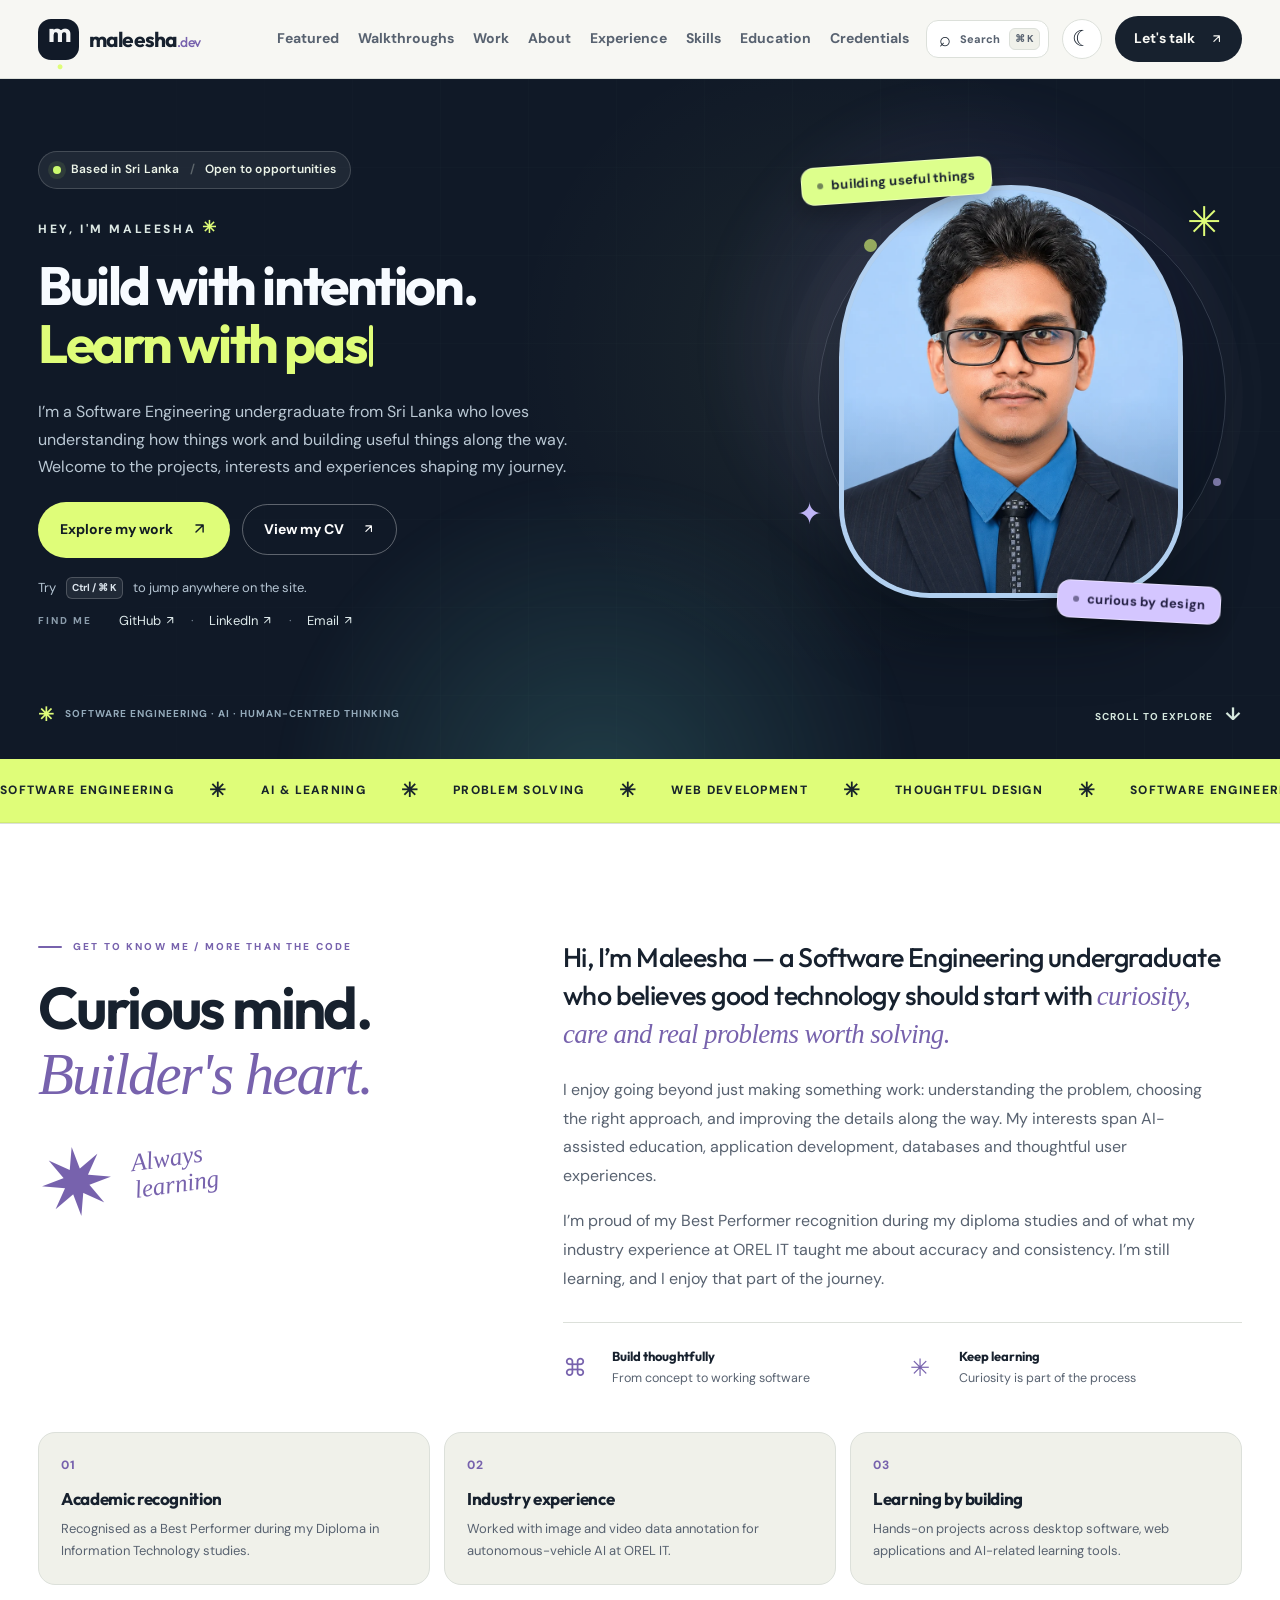
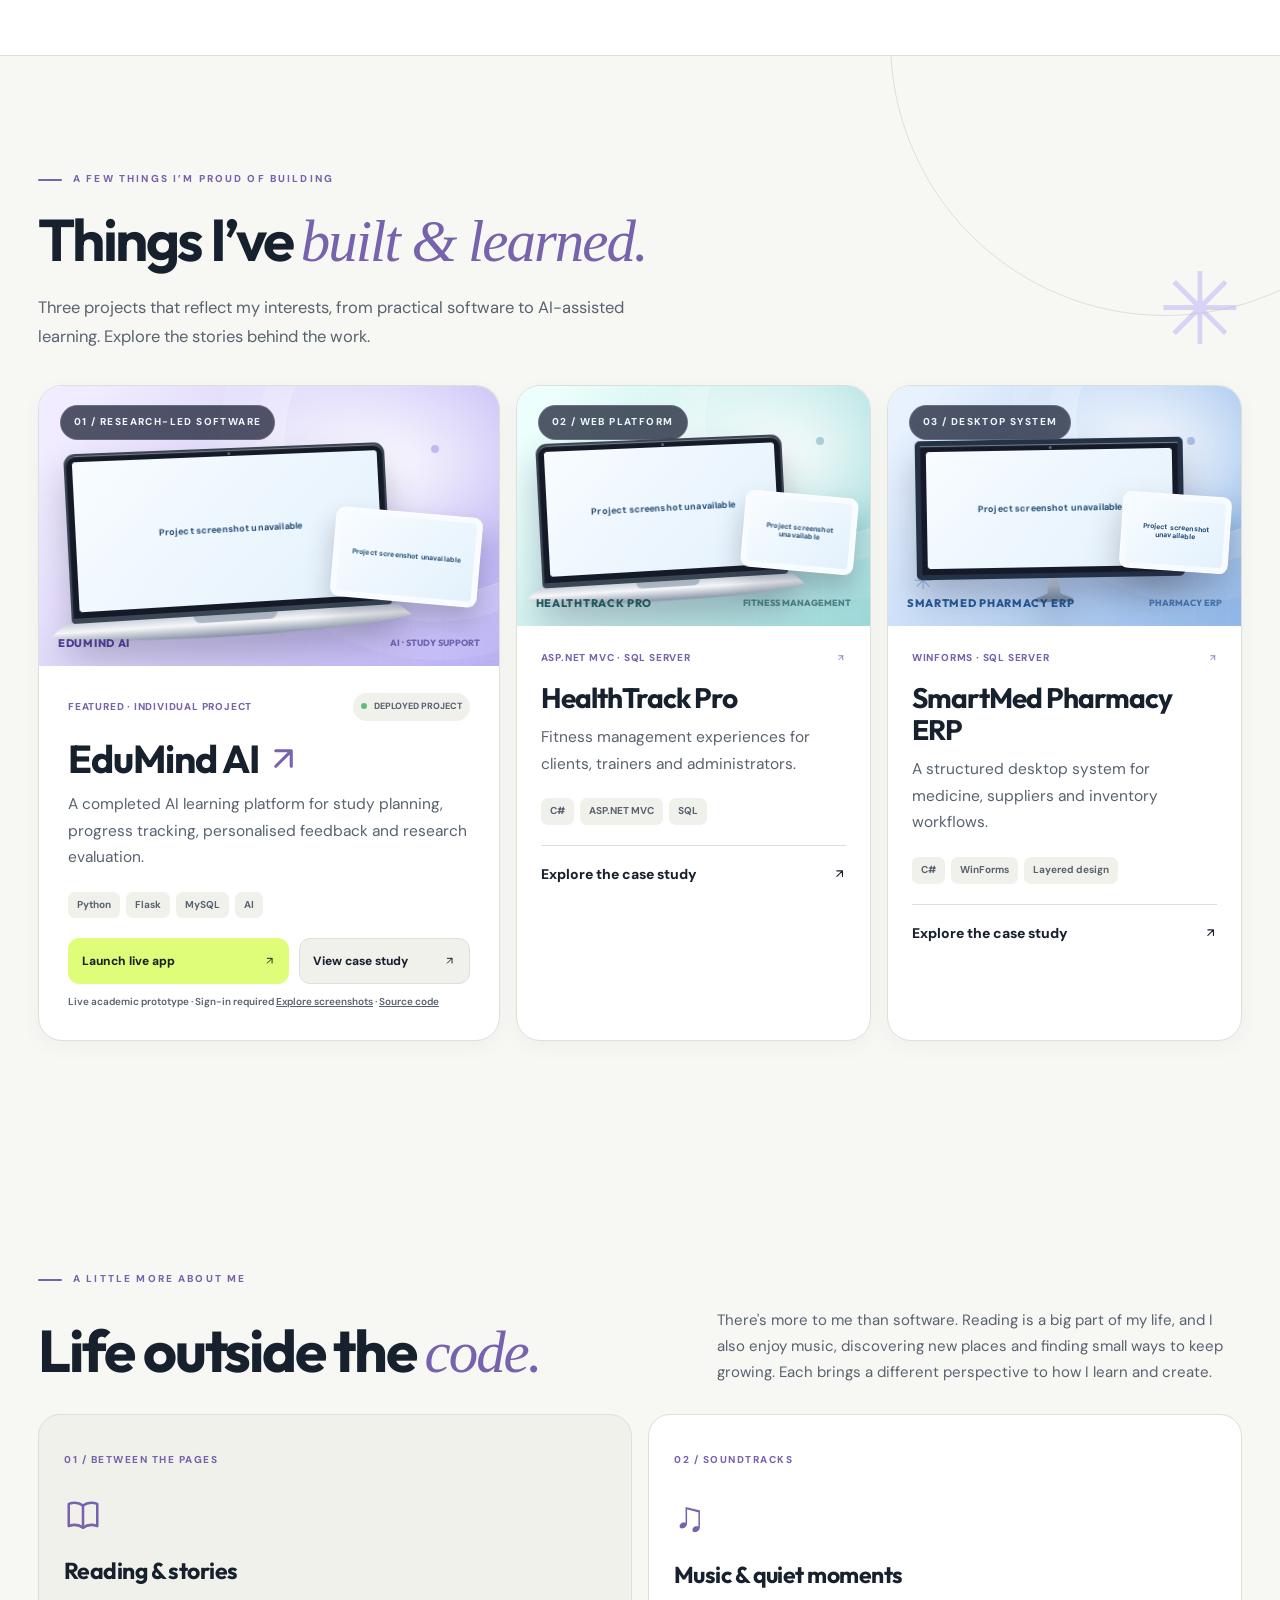
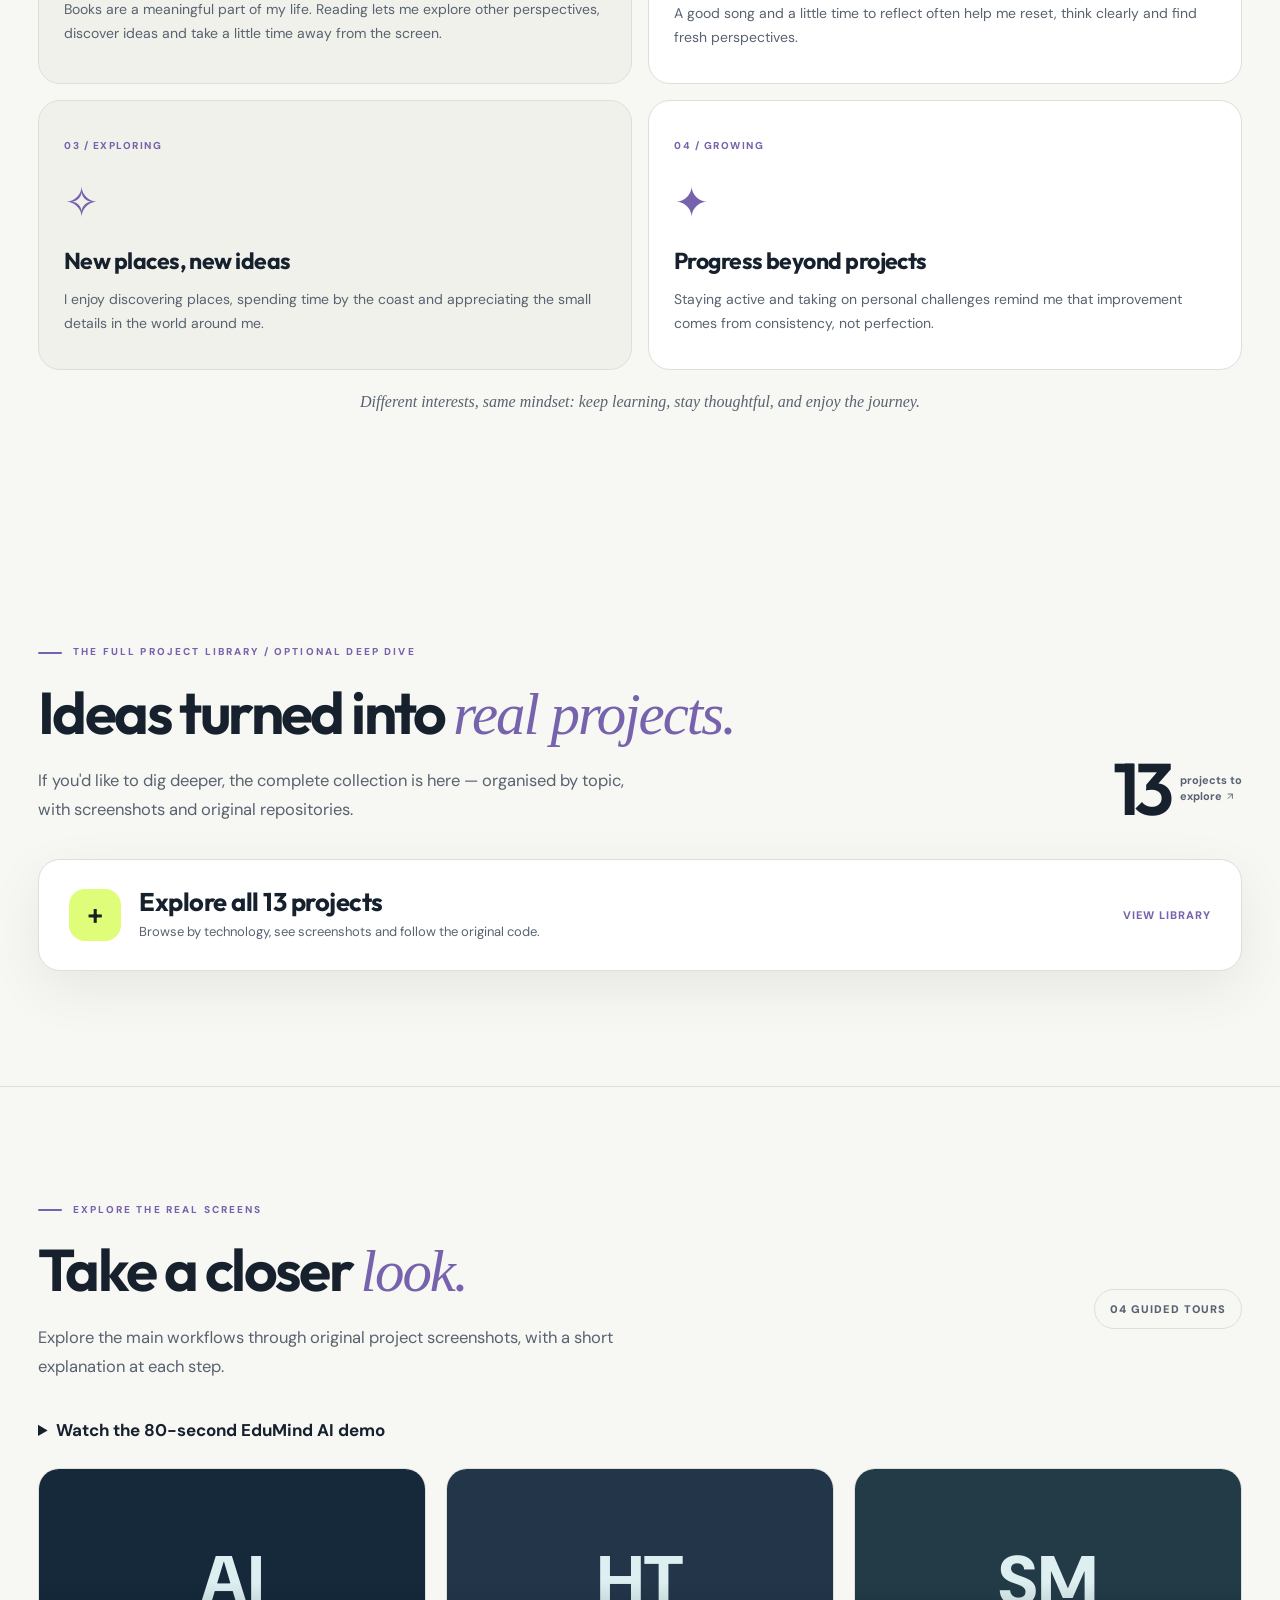
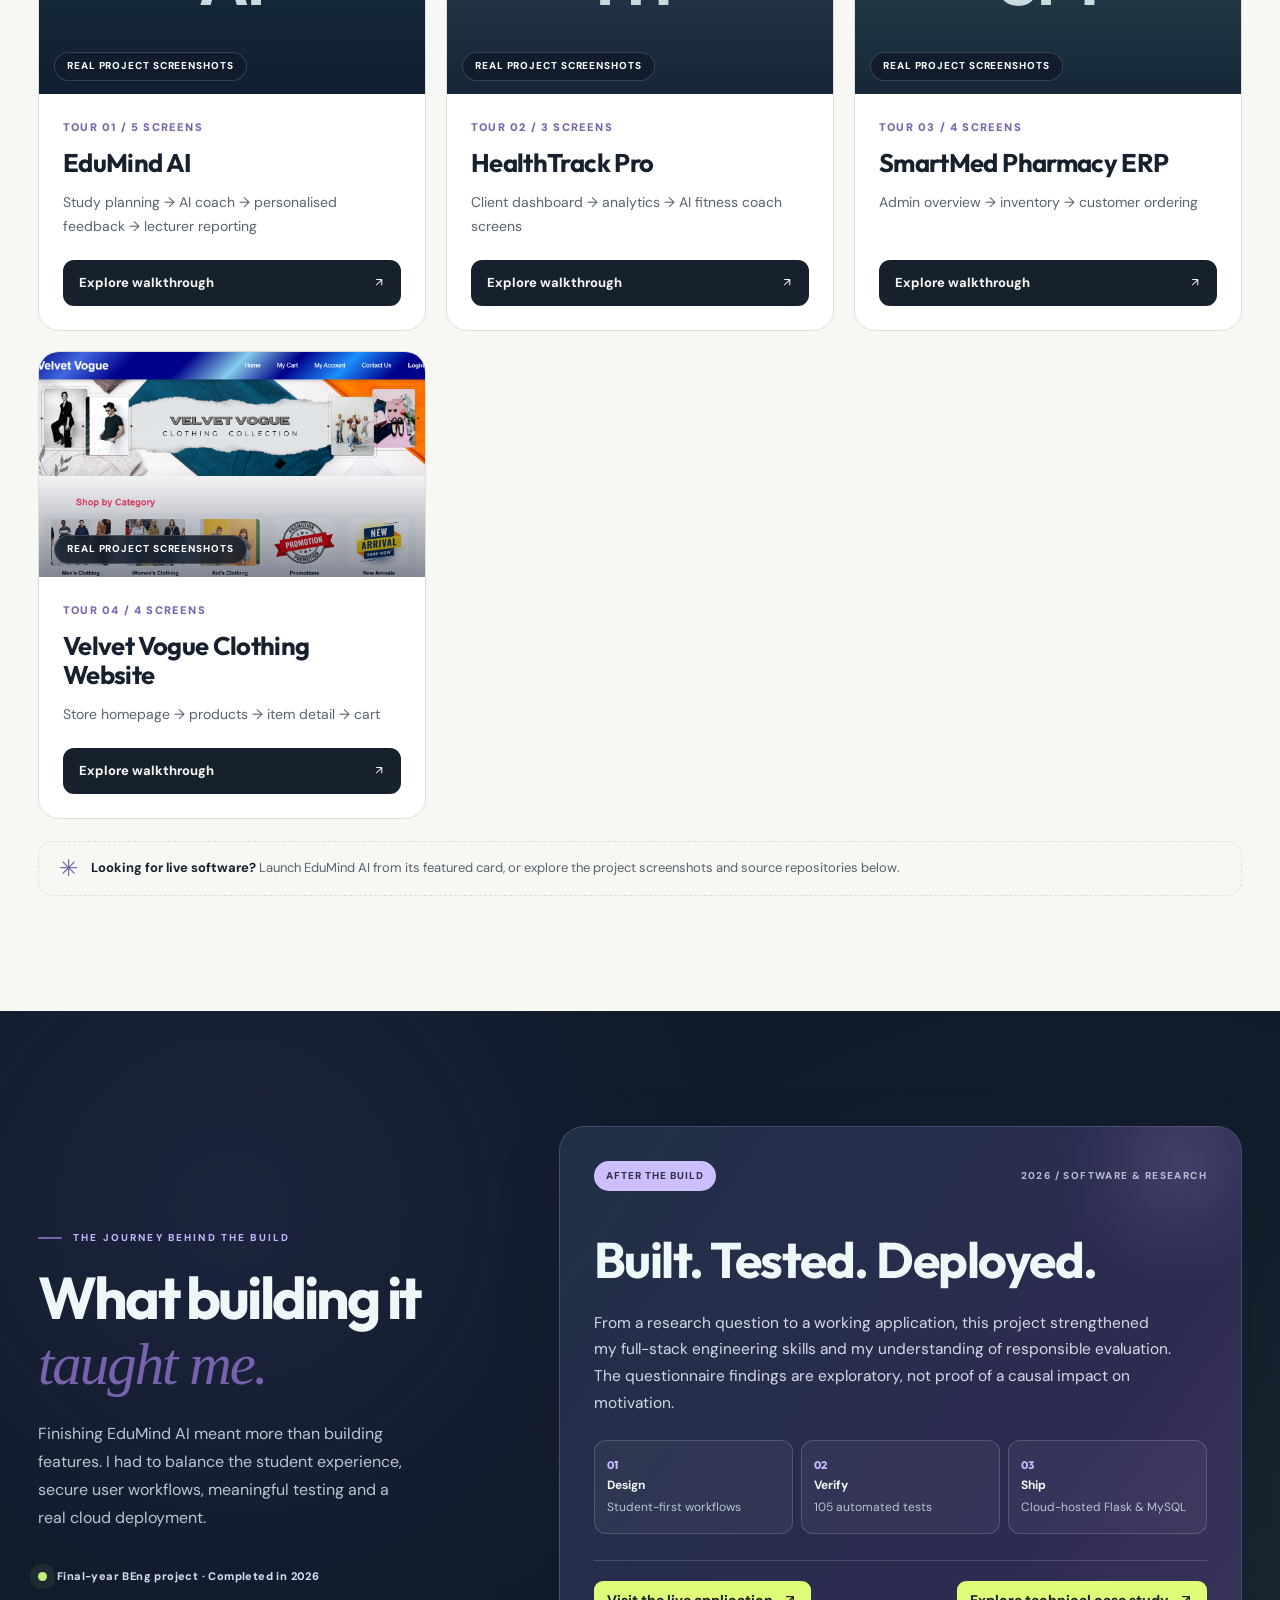
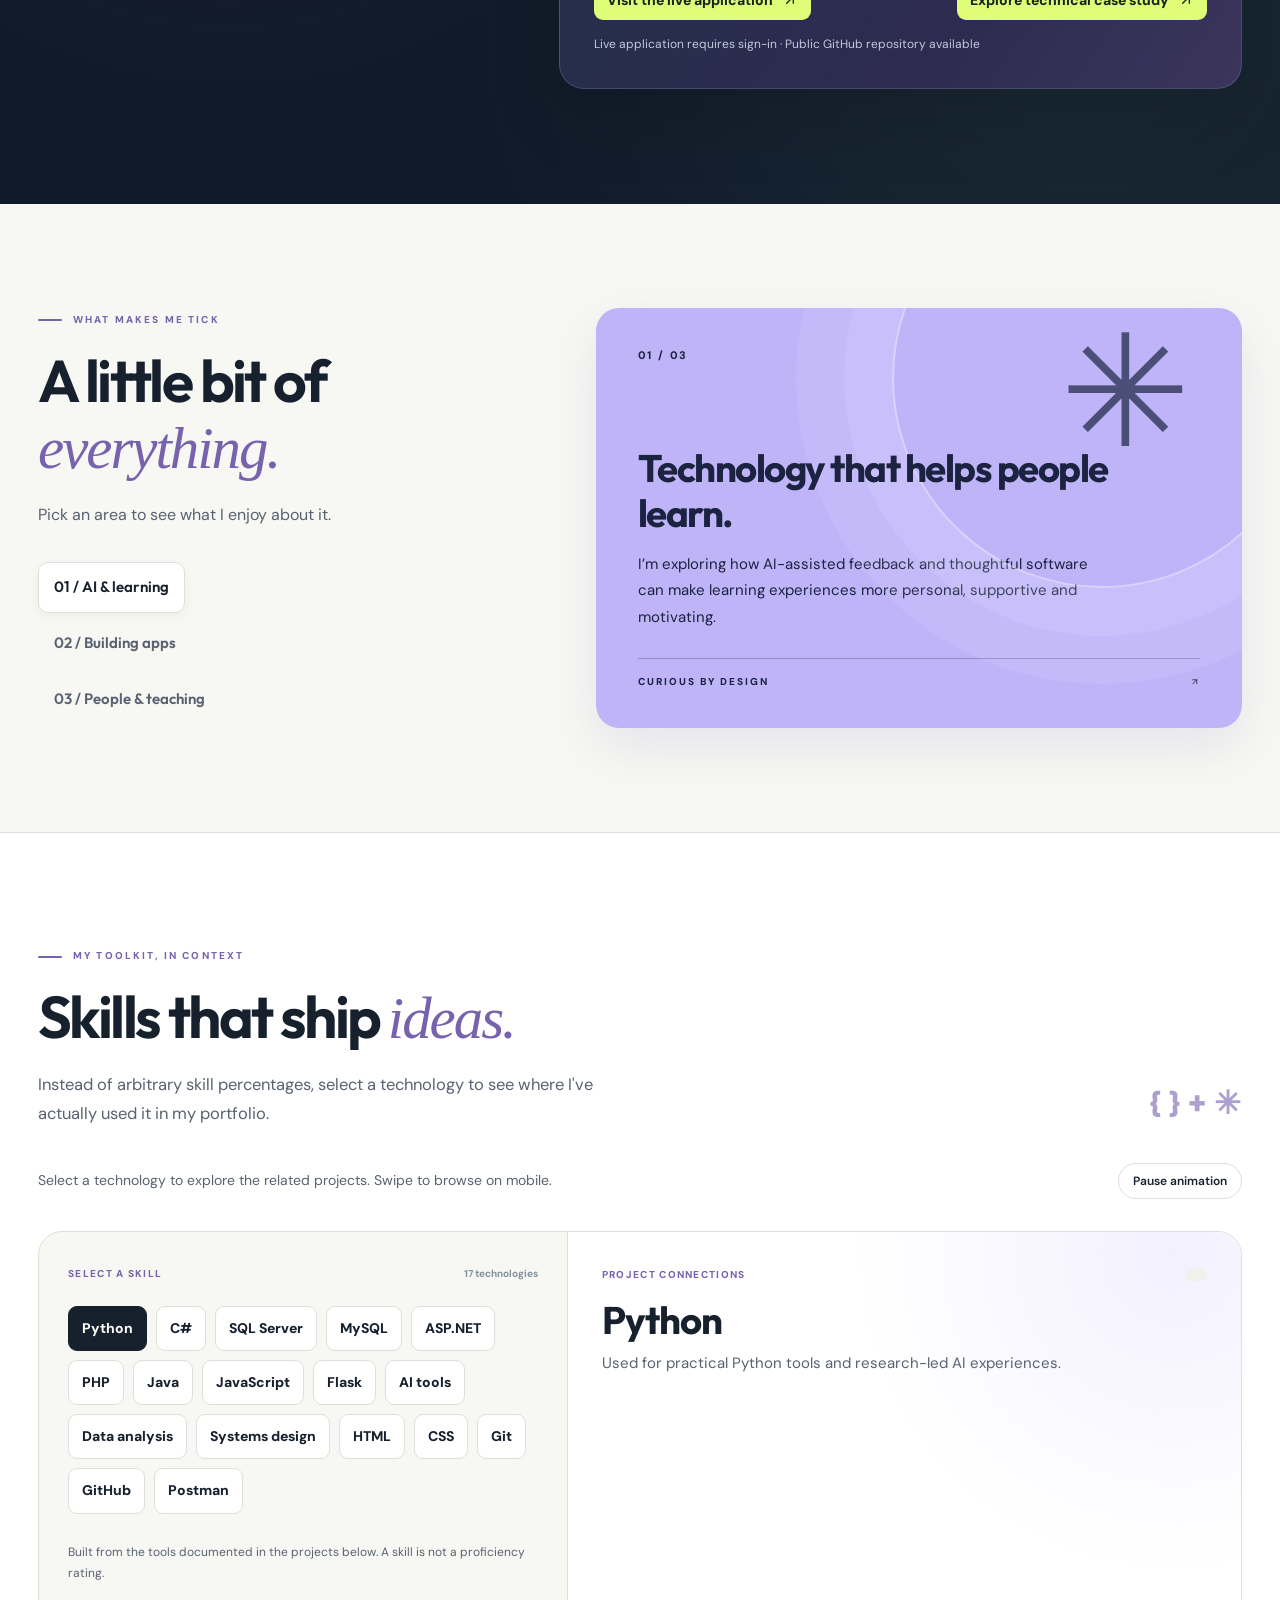
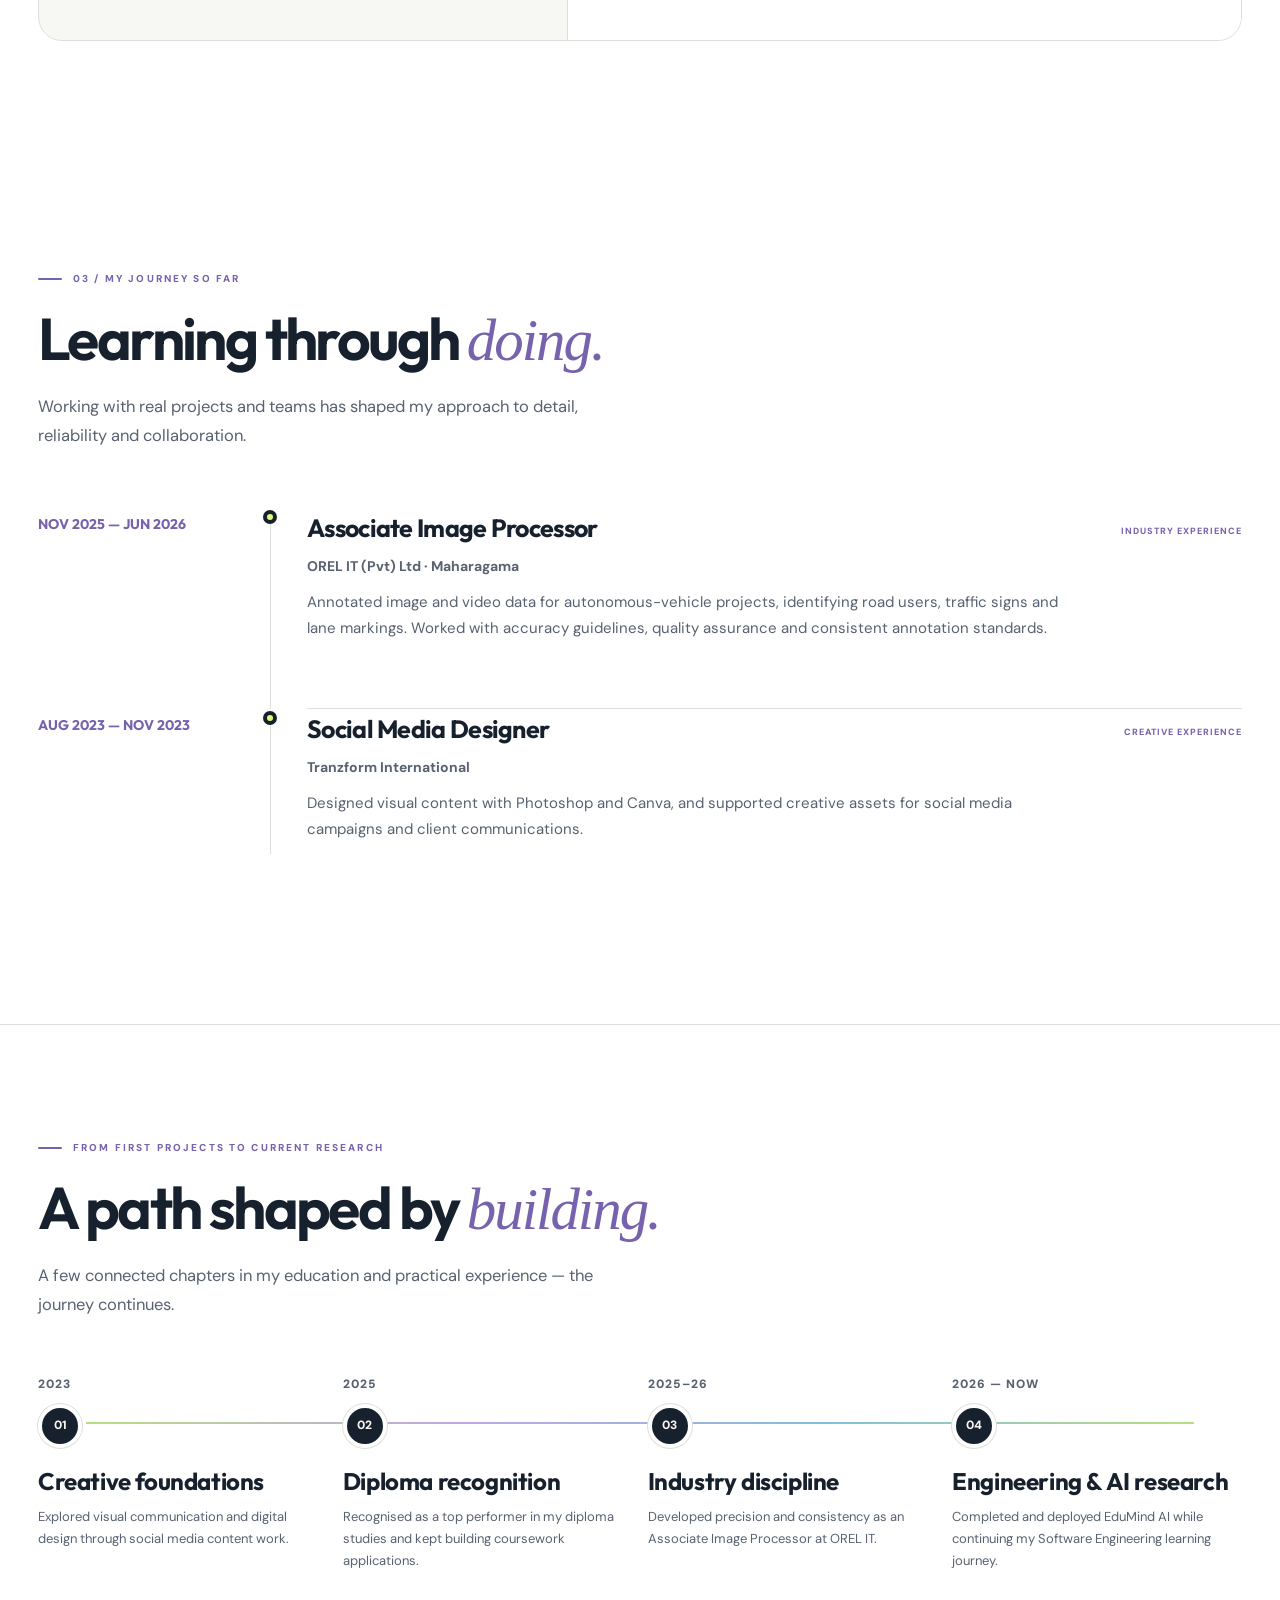
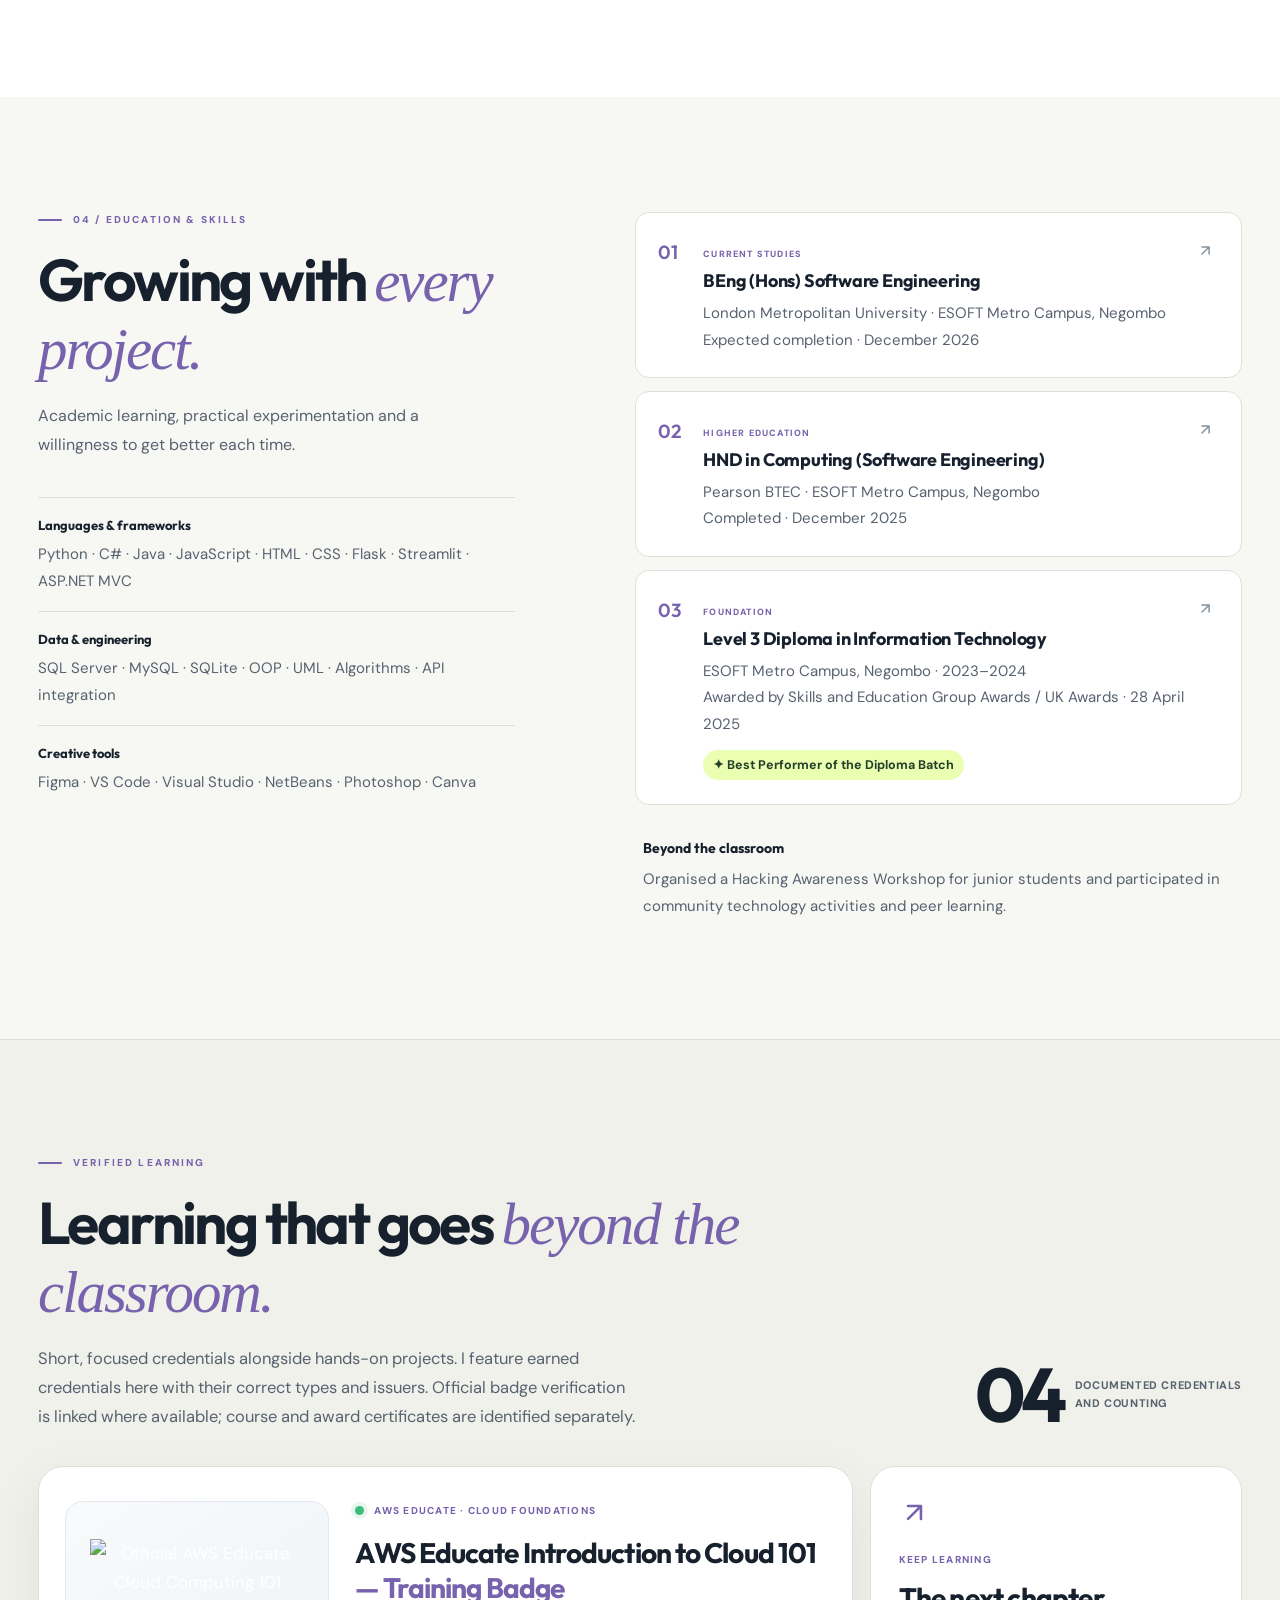
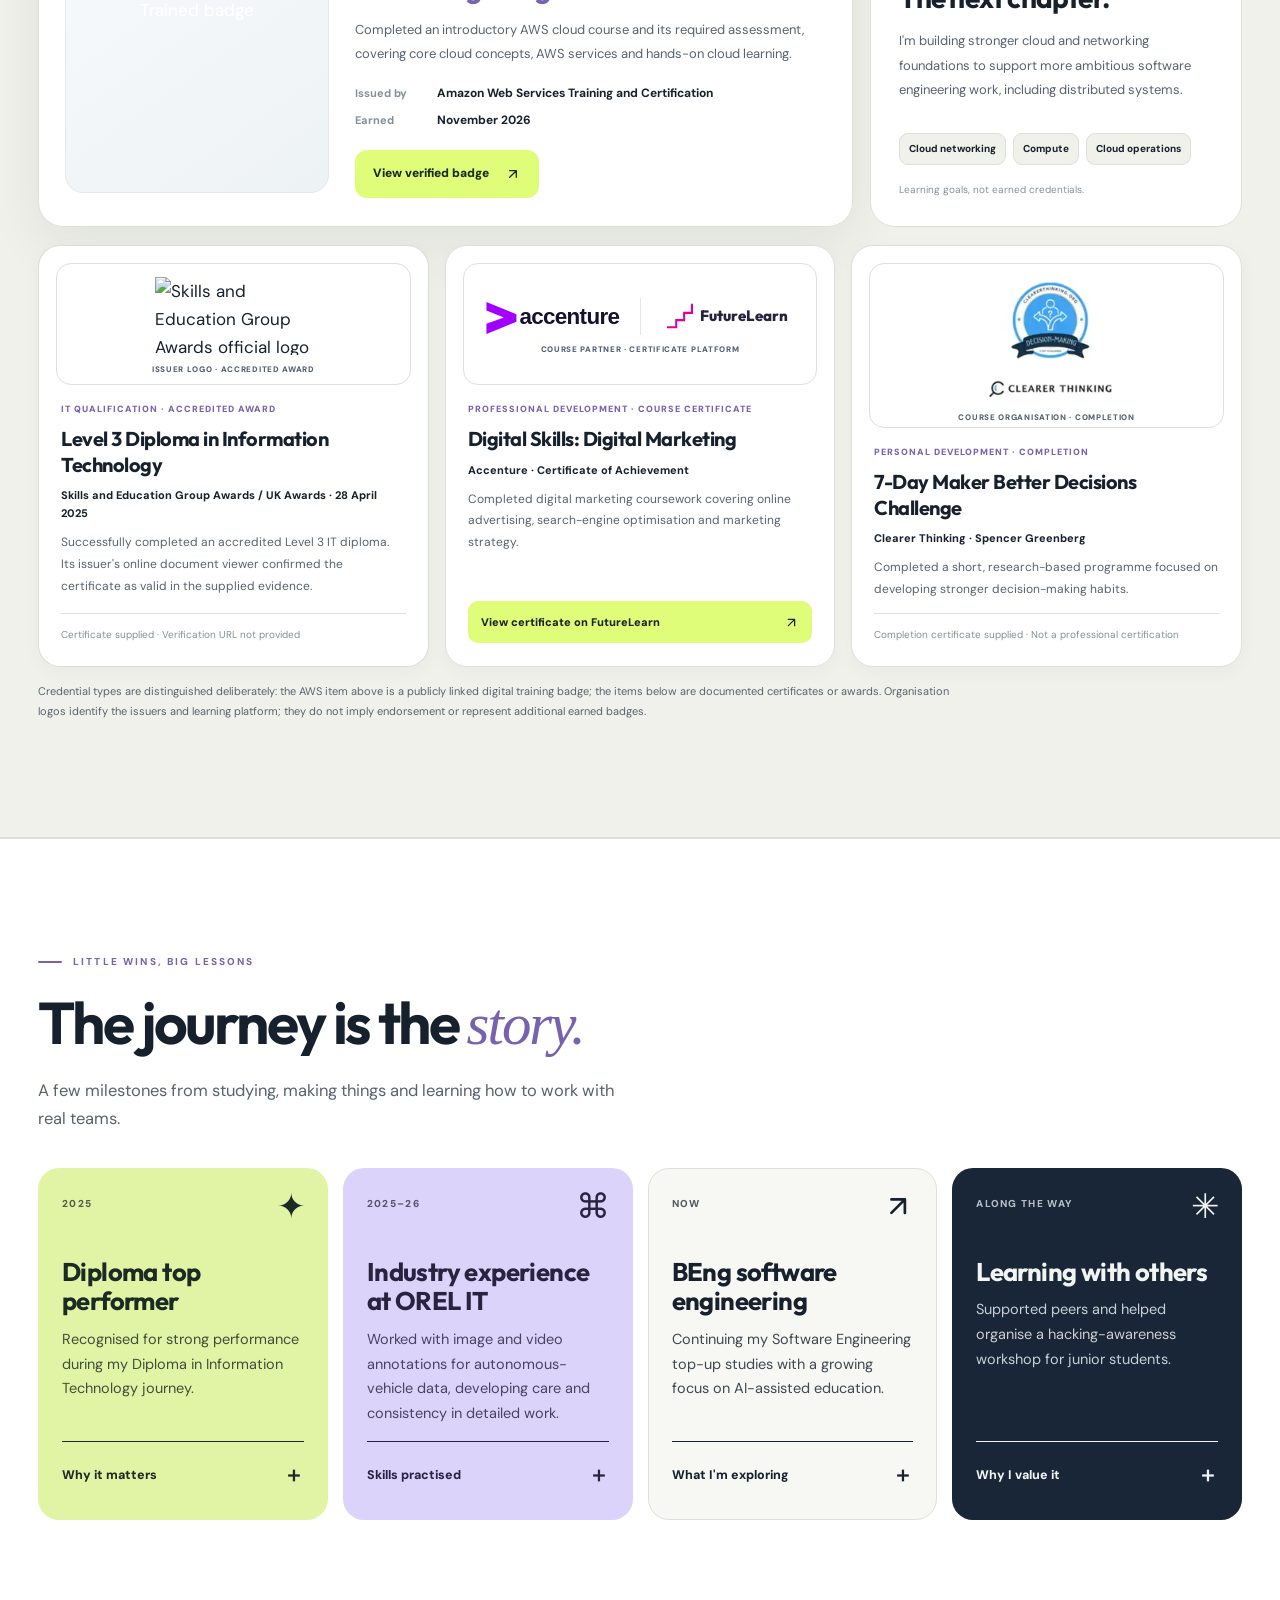
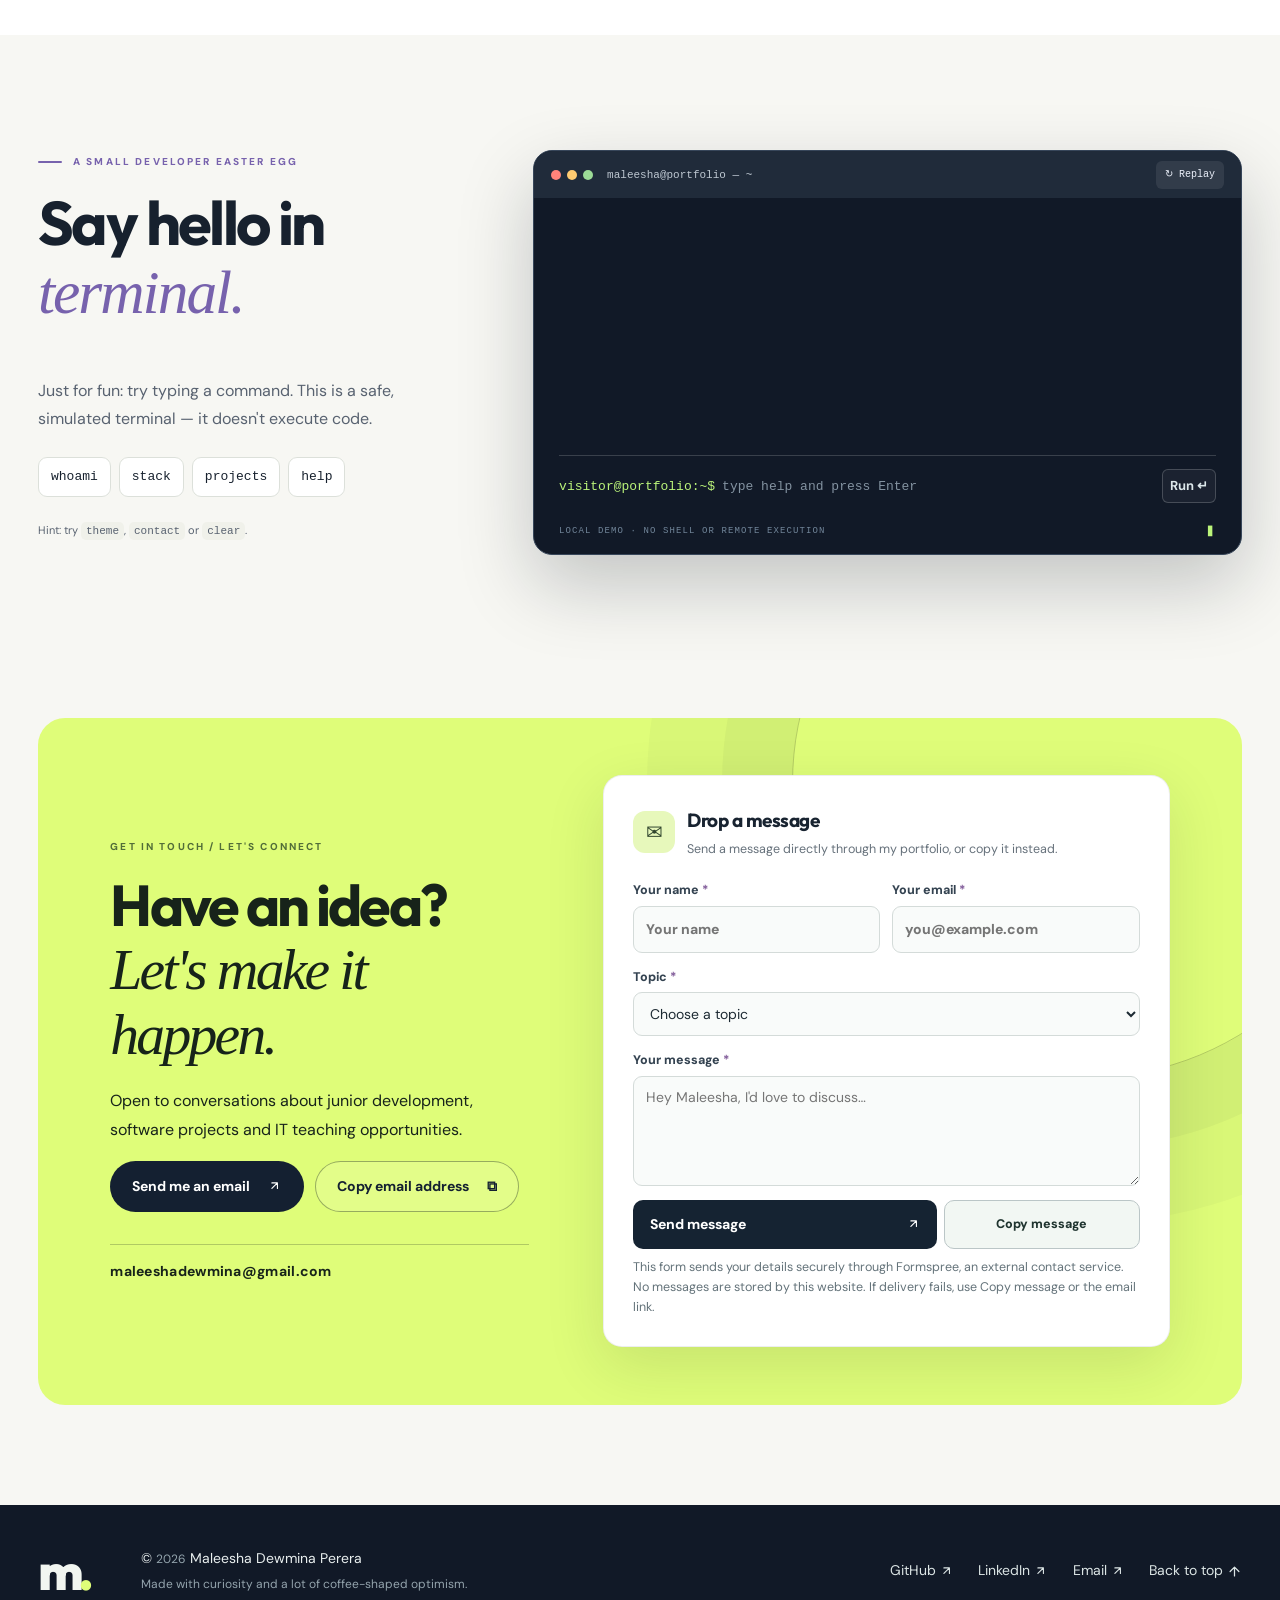
==== index.html @ 39eec546 "Add animated technology cards linked to project filters" ====
<!doctype html>
<html lang="en" data-theme="light">
<head>
  <meta charset="utf-8">
  <meta name="viewport" content="width=device-width, initial-scale=1">
  <meta name="theme-color" content="#111a28">
  <meta name="description" content="Maleesha Dewmina Perera is a software engineering undergraduate based in Sri Lanka, building useful software, AI learning experiences and thoughtful digital products.">
  <meta property="og:title" content="Maleesha Perera | Software Developer & Creative Thinker">
  <meta property="og:description" content="Software, creativity, and the curiosity to keep learning. Explore Maleesha's projects and experience.">
  <meta property="og:type" content="website">
  <link rel="icon" href="assets/favicon.svg" type="image/svg+xml">
  <meta name="color-scheme" content="light dark">
  <meta name="author" content="Maleesha Dewmina Perera">
  <meta name="robots" content="index, follow, max-image-preview:large">
  <meta name="keywords" content="Maleesha Dewmina Perera, software engineering, Sri Lanka, C#, Python, AI, developer portfolio">
  <link rel="canonical" href="https://maleeshadewmina.github.io/">
  <meta property="og:site_name" content="Maleesha Dewmina Perera — Portfolio">
  <meta property="og:url" content="https://maleeshadewmina.github.io/">
  <meta property="og:image" content="https://maleeshadewmina.github.io/assets/social-preview.jpg">
  <meta property="og:image:secure_url" content="https://maleeshadewmina.github.io/assets/social-preview.jpg">
  <meta property="og:image:type" content="image/jpeg">
  <meta property="og:image:width" content="1200">
  <meta property="og:image:height" content="630">
  <meta property="og:image:alt" content="Maleesha Perera — Code with purpose, portrait and software development portfolio">
  <meta property="og:locale" content="en_LK">
  <meta name="twitter:card" content="summary_large_image">
  <meta name="twitter:title" content="Maleesha Perera | Software Engineering Portfolio">
  <meta name="twitter:description" content="Code with purpose. Create with curiosity. Explore software, AI and web projects.">
  <meta name="twitter:image" content="https://maleeshadewmina.github.io/assets/social-preview.jpg">
  <meta name="twitter:image:alt" content="Maleesha Perera, software engineering portfolio">
  <link rel="icon" href="assets/favicon-32.png" type="image/png" sizes="32x32">
  <link rel="apple-touch-icon" href="assets/apple-touch-icon.png" sizes="180x180">
  <link rel="manifest" href="site.webmanifest">
  <link rel="preload" as="image" href="assets/profile-maleesha.webp" type="image/webp" fetchpriority="high">
  <script type="application/ld+json">{
    "@context":"https://schema.org",
    "@type":"Person",
    "name":"Maleesha Dewmina Perera",
    "url":"https://maleeshadewmina.github.io/",
    "image":"https://maleeshadewmina.github.io/assets/profile-maleesha.webp",
    "description":"Software Engineering undergraduate interested in software, AI-assisted learning and practical applications.",
    "sameAs":["https://github.com/MaleeshaDewmina","https://www.linkedin.com/in/maleesha-perera-225754337/"],
    "knowsAbout":["Software engineering","Python","C#","SQL","AI-assisted learning","Web development"]
  }</script>

  <link rel="preconnect" href="https://fonts.googleapis.com">
  <link rel="preconnect" href="https://fonts.gstatic.com" crossorigin>
  <link href="https://fonts.googleapis.com/css2?family=DM+Sans:wght@400;500;600;700&family=Outfit:wght@400;500;600;700;800&display=swap" rel="stylesheet">
  <link rel="stylesheet" href="styles.css">
  <link rel="stylesheet" href="extra-features.css">
  <link rel="stylesheet" href="typing-and-readability.css">
  <link rel="stylesheet" href="portfolio-v3.css">
  <link rel="stylesheet" href="mobile-polish-v3.1.css">
  <link rel="stylesheet" href="personal-v4.css?v=4-13">
  <link rel="stylesheet" href="project-mockups.css?v=3">
  <link rel="stylesheet" href="project-editorial-covers.css?v=2">
  <link rel="stylesheet" href="coursework-polish.css?v=1">
  <title>Maleesha Perera — Software, Creativity & Curiosity</title>
</head>
<body>
  <a class="skip-link" href="#home">Skip to content</a>
  <div class="scroll-progress" id="scroll-progress" aria-hidden="true"></div>
  <header class="site-header" id="site-header">
    <nav class="nav shell" aria-label="Main navigation">
      <a href="#home" class="brand" aria-label="Maleesha Perera, go to homepage"><span class="brand-mark">m<span class="brand-dot">.</span></span><span class="brand-word">maleesha<span class="small-dot">.dev</span></span></a>
      <div class="nav-links" id="nav-links">
        <a href="#featured">Featured</a><a href="#walkthroughs" class="nav-tours">Walkthroughs</a><a href="#projects">Work</a>
        <a href="#about">About</a>
        <a href="#experience">Experience</a>
        <a href="#skills-explorer">Skills</a><a href="#education">Education</a><a href="#credentials" class="nav-credentials">Credentials</a>
        <a href="#contact" class="mobile-contact">Let's talk <svg class="external-arrow" viewBox="0 0 24 24" fill="none" stroke="currentColor" stroke-width="2" stroke-linecap="round" stroke-linejoin="round" aria-hidden="true"><path d="M7 17 17 7M7 7h10v10"/></svg></a>
      </div>
      <div class="nav-actions">
        <button class="command-launch" id="command-launch" type="button" title="Open command palette" aria-label="Open quick navigation and project search"><span aria-hidden="true">⌕</span><span class="command-launch-label">Search</span><kbd>⌘ K</kbd></button>
        <button class="icon-btn theme-toggle" id="theme-toggle" type="button" title="Switch colour theme" aria-label="Switch to dark mode"><span class="theme-icon" aria-hidden="true">☾</span></button>
        <a class="nav-cta" href="#contact">Let's talk <span aria-hidden="true"><svg class="external-arrow" viewBox="0 0 24 24" fill="none" stroke="currentColor" stroke-width="2" stroke-linecap="round" stroke-linejoin="round" aria-hidden="true"><path d="M7 17 17 7M7 7h10v10"/></svg></span></a>
        <button class="icon-btn menu-toggle" id="menu-toggle" type="button" aria-label="Open navigation" aria-controls="nav-links" aria-expanded="false"><span></span><span></span><span></span></button>
      </div>
    </nav>
  </header>

  <main>
    <section class="hero" id="home" aria-labelledby="hero-heading">
      <div class="hero-grid-lines" aria-hidden="true"></div>
      <div class="hero-glow hero-glow-one" aria-hidden="true"></div>
      <div class="hero-glow hero-glow-two" aria-hidden="true"></div>
      <div class="shell hero-layout">
        <div class="hero-copy">
          <div class="availability-pill"><span class="status-pulse"></span><span>Based in Sri Lanka</span><span class="pill-divider">/</span><span>Open to opportunities</span></div>
          <p class="hero-kicker">HEY, I'M MALEESHA <span aria-hidden="true">✳︎</span></p>
          <h1 id="hero-heading" class="typing-heading">
            <span class="typing-line" aria-hidden="true"><span class="typed-contents" id="typed-line-one">Code with purpose.</span></span>
            <span class="typing-line headline-highlight" aria-hidden="true"><span class="typed-contents" id="typed-line-two">Create with curiosity<span class="period">.</span></span></span>
            <span class="visually-hidden">Code with purpose. Create with curiosity.</span>
          </h1>
          <p class="hero-intro">I’m a Software Engineering undergraduate from Sri Lanka who loves understanding how things work and building useful things along the way. Welcome to the projects, interests and experiences shaping my journey.</p>
          <div class="hero-buttons">
            <a class="button button-lime" href="#featured">Explore my work <span class="button-arrow" aria-hidden="true"><svg class="external-arrow" viewBox="0 0 24 24" fill="none" stroke="currentColor" stroke-width="2" stroke-linecap="round" stroke-linejoin="round" aria-hidden="true"><path d="M7 17 17 7M7 7h10v10"/></svg></span></a>
            <a class="button button-outline" href="Maleesha_Perera_Modern_Creative_CV.pdf" target="_blank" rel="noopener noreferrer">View my CV <span aria-hidden="true"><svg class="external-arrow" viewBox="0 0 24 24" fill="none" stroke="currentColor" stroke-width="2" stroke-linecap="round" stroke-linejoin="round" aria-hidden="true"><path d="M7 17 17 7M7 7h10v10"/></svg></span></a>
          </div>
          <div class="hero-hint">Try <button type="button" id="hero-command" class="inline-command"><kbd>Ctrl / ⌘ K</kbd></button> to jump anywhere on the site.</div>
          <div class="hero-socials"><span class="social-label">FIND ME</span><a href="https://github.com/MaleeshaDewmina" target="_blank" rel="noopener noreferrer">GitHub <svg class="external-arrow" viewBox="0 0 24 24" fill="none" stroke="currentColor" stroke-width="2" stroke-linecap="round" stroke-linejoin="round" aria-hidden="true"><path d="M7 17 17 7M7 7h10v10"/></svg></a><span class="social-separator">·</span><a href="https://www.linkedin.com/in/maleesha-perera-225754337/" target="_blank" rel="noopener noreferrer" aria-label="LinkedIn professional profile">LinkedIn <svg class="external-arrow" viewBox="0 0 24 24" fill="none" stroke="currentColor" stroke-width="2" stroke-linecap="round" stroke-linejoin="round" aria-hidden="true"><path d="M7 17 17 7M7 7h10v10"/></svg></a><span class="social-separator">·</span><a href="mailto:maleeshadewmina@gmail.com">Email <svg class="external-arrow" viewBox="0 0 24 24" fill="none" stroke="currentColor" stroke-width="2" stroke-linecap="round" stroke-linejoin="round" aria-hidden="true"><path d="M7 17 17 7M7 7h10v10"/></svg></a></div>
        </div>
        <div class="hero-visual" id="hero-visual">
          <div class="portrait-back-ring" aria-hidden="true"></div>
          <div class="portrait-frame">
            <img src="assets/profile-maleesha.webp" alt="Professional portrait of Maleesha Dewmina Perera wearing glasses and a suit" fetchpriority="high" width="1080" height="1080">
            <div class="portrait-tint" aria-hidden="true"></div>
            <div class="portrait-tag"><span class="tag-spark">✳︎</span> Code. Design. Repeat.</div>
          </div>
          <div class="float-note float-note-top" aria-hidden="true"><span class="note-icon">&lt;/&gt;</span><span>building things<br>that make sense</span></div>
          <div class="float-note float-note-bottom" aria-hidden="true"><span class="note-star">✦</span> GOOD IDEAS START CURIOUS</div>
          <span class="hero-spark spark-one" aria-hidden="true">✳︎</span>
          <span class="hero-spark spark-two" aria-hidden="true">✦</span>
          <span class="portrait-phrase portrait-phrase-top" aria-hidden="true">building useful things</span>
          <span class="portrait-phrase portrait-phrase-bottom" aria-hidden="true">curious by design</span>
        </div>
      </div>
      <div class="hero-bottom shell"><span><span class="small-asterisk">✳︎</span> Software engineering · AI · human-centred thinking</span><a href="#about" aria-label="Scroll to my introduction">SCROLL TO EXPLORE <span aria-hidden="true">↓</span></a></div>
    </section>

    <div class="ticker" aria-label="Technologies and interests"><div class="ticker-inner" aria-hidden="true">
      <span>SOFTWARE ENGINEERING</span><b>✳︎</b><span>AI &amp; LEARNING</span><b>✳︎</b><span>PROBLEM SOLVING</span><b>✳︎</b><span>WEB DEVELOPMENT</span><b>✳︎</b><span>THOUGHTFUL DESIGN</span><b>✳︎</b><span>SOFTWARE ENGINEERING</span><b>✳︎</b><span>AI &amp; LEARNING</span><b>✳︎</b><span>PROBLEM SOLVING</span><b>✳︎</b><span>WEB DEVELOPMENT</span><b>✳︎</b><span>THOUGHTFUL DESIGN</span><b>✳︎</b>
    </div></div>


    <section class="section about-section" id="about" aria-labelledby="about-heading">
      <div class="shell about-layout">
        <div class="about-heading reveal"><div class="section-label"><span class="label-dash"></span> GET TO KNOW ME / MORE THAN THE CODE</div><h2 id="about-heading">Curious mind.<br><span class="serif-accent">Builder's heart.</span></h2><div class="about-doodle" aria-hidden="true"><span>✷</span><span>Always<br>learning</span></div></div>
        <div class="about-copy reveal"><p class="about-big">Hi, I’m Maleesha — a Software Engineering undergraduate who believes good technology should start with <em>curiosity, care and real problems worth solving.</em></p><p>I enjoy going beyond just making something work: understanding the problem, choosing the right approach, and improving the details along the way. My interests span AI-assisted education, application development, databases and thoughtful user experiences.</p><p>I’m proud of my Best Performer recognition during my diploma studies and of what my industry experience at OREL IT taught me about accuracy and consistency. I’m still learning, and I enjoy that part of the journey.</p><div class="mini-highlights"><div><span class="highlight-emoji">⌘</span><strong>Build thoughtfully</strong><small>From concept to working software</small></div><div><span class="highlight-emoji">✳︎</span><strong>Keep learning</strong><small>Curiosity is part of the process</small></div></div></div>
      </div>
        <div class="story-proof-grid shell" aria-label="A few things that have shaped my journey">
          <div class="story-proof-item"><span class="story-proof-number">01</span><strong>Academic recognition</strong><p>Recognised as a Best Performer during my Diploma in Information Technology studies.</p></div>
          <div class="story-proof-item"><span class="story-proof-number">02</span><strong>Industry experience</strong><p>Worked with image and video data annotation for autonomous-vehicle AI at OREL IT.</p></div>
          <div class="story-proof-item"><span class="story-proof-number">03</span><strong>Learning by building</strong><p>Hands-on projects across desktop software, web applications and AI-related learning tools.</p></div>
        </div>
    </section>


    <section class="section featured-section" id="featured" aria-labelledby="featured-heading">
      <div class="shell">
        <div class="section-label reveal"><span class="label-dash"></span> A FEW THINGS I’M PROUD OF BUILDING</div>
        <div class="section-intro reveal"><div><h2 id="featured-heading">Things I’ve <span class="serif-accent">built & learned.</span></h2><p class="section-description">Three projects that reflect my interests, from practical software to AI-assisted learning. Explore the stories behind the work.</p></div><span class="featured-deco" aria-hidden="true">✳︎</span></div>
        <div class="featured-grid">
          <article class="featured-card featured-primary reveal interactive-spotlight" data-spotlight>
            <div class="featured-visual featured-ai-visual"><span class="feature-visual-label">01 / RESEARCH-LED SOFTWARE</span><div class="brain-orbit" aria-hidden="true"><span>AI</span></div><div class="ai-token ai-token-one">growth mindset</div><div class="ai-token ai-token-two">personalised feedback</div></div>
            <div class="featured-body"><div class="featured-topline"><span>FEATURED · INDIVIDUAL PROJECT</span><span class="feature-status"><span class="status-pulse"></span> DEPLOYED PROJECT</span></div><h3>EduMind AI <span aria-hidden="true"><svg class="external-arrow" viewBox="0 0 24 24" fill="none" stroke="currentColor" stroke-width="2" stroke-linecap="round" stroke-linejoin="round" aria-hidden="true"><path d="M7 17 17 7M7 7h10v10"/></svg></span></h3><p>A completed AI learning platform for study planning, progress tracking, personalised feedback and research evaluation.</p><div class="featured-tags"><span>Python</span><span>Flask</span><span>MySQL</span><span>AI</span></div><div class="featured-edumind-actions"><a class="featured-demo-link" href="https://edumind-ai-project.alwaysdata.net/auth/login" target="_blank" rel="noopener noreferrer" aria-label="Visit EduMind AI live application, opens in a new tab">Launch live app <span aria-hidden="true"><svg class="external-arrow" viewBox="0 0 24 24" fill="none" stroke="currentColor" stroke-width="2" stroke-linecap="round" stroke-linejoin="round" focusable="false"><path d="M7 17 17 7M7 7h10v10"/></svg></span></a><button type="button" class="featured-action" data-case-open="edumind">View case study <span aria-hidden="true"><svg class="external-arrow" viewBox="0 0 24 24" fill="none" stroke="currentColor" stroke-width="2" stroke-linecap="round" stroke-linejoin="round" focusable="false"><path d="M7 17 17 7M7 7h10v10"/></svg></span></button></div><span class="featured-demo-note">Live academic prototype · Sign-in required <a href="#walkthroughs">Explore screenshots</a> · <a href="https://github.com/MaleeshaDewmina/EduMindAI-Learning-Assistant" target="_blank" rel="noopener noreferrer">Source code</a></span></div>
          </article>
          <article class="featured-card reveal interactive-spotlight" data-spotlight>
            <div class="featured-visual featured-visual-image"><img src="https://github.com/user-attachments/assets/b3640383-7b4b-418a-8fa5-fbd9d54f1e7b" alt="HealthTrack Pro client dashboard" loading="lazy" decoding="async"><span class="feature-visual-label">02 / WEB PLATFORM</span></div>
            <div class="featured-body"><div class="featured-topline"><span>ASP.NET MVC · SQL SERVER</span><span class="featured-glyph"><svg class="external-arrow" viewBox="0 0 24 24" fill="none" stroke="currentColor" stroke-width="2" stroke-linecap="round" stroke-linejoin="round" aria-hidden="true"><path d="M7 17 17 7M7 7h10v10"/></svg></span></div><h3>HealthTrack Pro</h3><p>Fitness management experiences for clients, trainers and administrators.</p><div class="featured-tags"><span>C#</span><span>ASP.NET MVC</span><span>SQL</span></div><button type="button" class="featured-action" data-case-open="healthtrack">Explore the case study <span aria-hidden="true"><svg class="external-arrow" viewBox="0 0 24 24" fill="none" stroke="currentColor" stroke-width="2" stroke-linecap="round" stroke-linejoin="round" aria-hidden="true"><path d="M7 17 17 7M7 7h10v10"/></svg></span></button></div>
          </article>
          <article class="featured-card reveal interactive-spotlight" data-spotlight>
            <div class="featured-visual featured-visual-image" id="smartmed-feature-visual"><div class="smartmed-symbol" aria-hidden="true">✚</div><span class="feature-visual-label">03 / DESKTOP SYSTEM</span></div>
            <div class="featured-body"><div class="featured-topline"><span>WINFORMS · SQL SERVER</span><span class="featured-glyph"><svg class="external-arrow" viewBox="0 0 24 24" fill="none" stroke="currentColor" stroke-width="2" stroke-linecap="round" stroke-linejoin="round" aria-hidden="true"><path d="M7 17 17 7M7 7h10v10"/></svg></span></div><h3>SmartMed Pharmacy ERP</h3><p>A structured desktop system for medicine, suppliers and inventory workflows.</p><div class="featured-tags"><span>C#</span><span>WinForms</span><span>Layered design</span></div><button type="button" class="featured-action" data-case-open="smartmed">Explore the case study <span aria-hidden="true"><svg class="external-arrow" viewBox="0 0 24 24" fill="none" stroke="currentColor" stroke-width="2" stroke-linecap="round" stroke-linejoin="round" aria-hidden="true"><path d="M7 17 17 7M7 7h10v10"/></svg></span></button></div>
          </article>
        </div>
      </div>
    </section>


    <section class="section personal-section" id="beyond-code" aria-labelledby="personal-heading">
      <div class="shell">
        <div class="section-label reveal"><span class="label-dash"></span> A LITTLE MORE ABOUT ME</div>
        <div class="personal-intro reveal"><h2 id="personal-heading">Life outside the <span class="serif-accent">code.</span></h2><p>There's more to me than software. Reading is a big part of my life, and I also enjoy music, discovering new places and finding small ways to keep growing. Each brings a different perspective to how I learn and create.</p></div>
        <div class="personal-grid">
          <article class="personal-card personal-card-books reveal"><span class="personal-index">01 / BETWEEN THE PAGES</span><span class="personal-symbol" aria-hidden="true"><svg width="38" height="38" viewBox="0 0 24 24" fill="none" stroke="currentColor" stroke-width="1.6" stroke-linecap="round" stroke-linejoin="round" focusable="false" style="display:block"><path d="M12 6c-2.4-1.8-5.8-2.2-9-1v14c3.2-1.2 6.6-.8 9 1 2.4-1.8 5.8-2.2 9-1V5c-3.2-1.2-6.6-.8-9 1Z"/><path d="M12 6v14"/></svg></span><h3>Reading &amp; stories</h3><p>Books are a meaningful part of my life. Reading lets me explore other perspectives, discover ideas and take a little time away from the screen.</p></article>
          <article class="personal-card personal-card-music reveal"><span class="personal-index">02 / SOUNDTRACKS</span><span class="personal-symbol" aria-hidden="true">♫</span><h3>Music &amp; quiet moments</h3><p>A good song and a little time to reflect often help me reset, think clearly and find fresh perspectives.</p></article>
          <article class="personal-card personal-card-explore reveal"><span class="personal-index">03 / EXPLORING</span><span class="personal-symbol" aria-hidden="true">✧</span><h3>New places, new ideas</h3><p>I enjoy discovering places, spending time by the coast and appreciating the small details in the world around me.</p></article>
          <article class="personal-card personal-card-growth reveal"><span class="personal-index">04 / GROWING</span><span class="personal-symbol" aria-hidden="true">✦</span><h3>Progress beyond projects</h3><p>Staying active and taking on personal challenges remind me that improvement comes from consistency, not perfection.</p></article>
        </div>
        <p class="personal-outro reveal">Different interests, same mindset: keep learning, stay thoughtful, and enjoy the journey.</p>
      </div>
    </section>

    <section class="section projects-section" id="projects" aria-labelledby="projects-heading">
      <div class="shell">
        <div class="section-label reveal"><span class="label-dash"></span> THE FULL PROJECT LIBRARY / OPTIONAL DEEP DIVE</div>
        <div class="section-intro reveal"><div><h2 id="projects-heading">Ideas turned into <span class="serif-accent">real projects.</span></h2><p class="section-description">If you'd like to dig deeper, the complete collection is here — organised by topic, with screenshots and original repositories.</p></div><div class="work-stat"><strong id="project-total">13</strong><span>projects to<br>explore <svg class="external-arrow" viewBox="0 0 24 24" fill="none" stroke="currentColor" stroke-width="2" stroke-linecap="round" stroke-linejoin="round" aria-hidden="true"><path d="M7 17 17 7M7 7h10v10"/></svg></span></div></div>
        <details class="project-library-details" id="project-library-details">
          <summary class="project-library-summary"><span class="library-summary-icon" aria-hidden="true">+</span><span class="library-summary-copy"><strong>Explore all 13 projects</strong><small>Browse by technology, see screenshots and follow the original code.</small></span><span class="library-summary-cta" aria-hidden="true">VIEW LIBRARY</span></summary>
          <div class="project-library-inner">
        <div class="project-toolbar reveal">
          <div class="filter-list" role="group" aria-label="Filter projects by category">
            <button type="button" class="filter-chip active" data-filter="all" aria-pressed="true">All work <span class="chip-count" id="all-count">13</span></button>
            <button type="button" class="filter-chip" data-filter="ai" aria-pressed="false">AI & research</button>
            <button type="button" class="filter-chip" data-filter="software" aria-pressed="false">Software</button>
            <button type="button" class="filter-chip" data-filter="web" aria-pressed="false">Web</button>
            <button type="button" class="filter-chip" data-filter="data" aria-pressed="false">Data</button>
          </div>
          <label class="search-field"><span aria-hidden="true" class="search-symbol">⌕</span><span class="visually-hidden">Search projects</span><input id="project-search" type="search" placeholder="Search projects..." autocomplete="off"><kbd>/</kbd></label>
        </div>
        <div class="results-line" id="results-line" role="status" aria-live="polite"></div>
        <div class="project-grid" id="project-grid"></div>
        <noscript><p>JavaScript is required for interactive galleries, filters and typing effects. You can still <a href="https://github.com/MaleeshaDewmina?tab=repositories">browse my GitHub projects</a>.</p></noscript>
        <div class="project-empty" id="project-empty" hidden><span>✳︎</span><h3>No matches this time.</h3><p>Try a different search or category.</p><button type="button" class="button button-dark" id="reset-filters">Show all projects <svg class="external-arrow" viewBox="0 0 24 24" fill="none" stroke="currentColor" stroke-width="2" stroke-linecap="round" stroke-linejoin="round" aria-hidden="true"><path d="M7 17 17 7M7 7h10v10"/></svg></button></div>
        <div class="work-outro reveal"><p>Want the full code and documentation?</p><a class="text-link" href="https://github.com/MaleeshaDewmina?tab=repositories" target="_blank" rel="noopener noreferrer">Browse my GitHub repositories <span aria-hidden="true"><svg class="external-arrow" viewBox="0 0 24 24" fill="none" stroke="currentColor" stroke-width="2" stroke-linecap="round" stroke-linejoin="round" aria-hidden="true"><path d="M7 17 17 7M7 7h10v10"/></svg></span></a></div>
        <details class="academic-archive academic-archive-enhanced reveal">
          <summary><span class="archive-heading"><strong>Other coursework &amp; learning explorations</strong><small>More of the foundations behind my projects</small></span><span class="archive-count">8 learning areas</span><span class="archive-toggle" aria-hidden="true">+</span></summary>
          <div class="archive-content">
            <p class="archive-lead">Beyond the finished applications, my academic work has helped me develop a broader understanding of how software is researched, designed, tested and improved.</p>
            <div class="archive-grid learning-grid">
              <article class="learning-card"><div class="learning-top"><span class="learning-number">01</span><span class="learning-topic">UX &amp; INTERFACE DESIGN</span></div><h3>User experience prototyping</h3><p>Designed interface prototypes in Figma, explored usability testing and refined layouts through feedback.</p></article>
              <article class="learning-card"><div class="learning-top"><span class="learning-number">02</span><span class="learning-topic">SYSTEMS ANALYSIS</span></div><h3>Requirements &amp; system design</h3><p>Practised requirements gathering, use cases, process modelling and structured design documentation for software systems.</p></article>
              <article class="learning-card"><div class="learning-top"><span class="learning-number">03</span><span class="learning-topic">SOFTWARE ENGINEERING</span></div><h3>Object-oriented design</h3><p>Studied classes, inheritance, encapsulation, SOLID principles, UML diagrams and maintainable application architecture.</p></article>
              <article class="learning-card"><div class="learning-top"><span class="learning-number">04</span><span class="learning-topic">COMPUTING FOUNDATIONS</span></div><h3>Data structures &amp; algorithms</h3><p>Explored queues, sorting, searching and shortest-path algorithms, with an emphasis on selecting suitable approaches.</p></article>
              <article class="learning-card"><div class="learning-top"><span class="learning-number">05</span><span class="learning-topic">MATHEMATICS</span></div><h3>Discrete mathematics</h3><p>Worked with logic, sets, relations, functions, graphs and proof techniques underpinning computing.</p></article>
              <article class="learning-card"><div class="learning-top"><span class="learning-number">06</span><span class="learning-topic">DATA MODELLING</span></div><h3>Relational database design</h3><p>Practised entity-relationship modelling, normalization, SQL queries, keys, relationships and data integrity.</p></article>
              <article class="learning-card"><div class="learning-top"><span class="learning-number">07</span><span class="learning-topic">QUALITY &amp; VALIDATION</span></div><h3>Software testing &amp; verification</h3><p>Applied test planning, functional checks, API testing and defect documentation through academic development work.</p></article>
              <article class="learning-card"><div class="learning-top"><span class="learning-number">08</span><span class="learning-topic">RESEARCH &amp; EVALUATION</span></div><h3>Research methods &amp; statistics</h3><p>Designed questionnaires and explored quantitative analysis, descriptive statistics and interpretation using SPSS.</p></article>
            </div>
            <div class="archive-more"><strong class="archive-more-title">Beyond the classroom</strong><p>I also organised a hacking awareness workshop for junior students and completed Digital Skills: Digital Marketing through Accenture on FutureLearn (2023), bringing together technical curiosity, communication and creative thinking.</p></div>
          </div>
        </details>
          </div>
        </details>
      </div>
    </section>


    <section class="section walkthrough-section" id="walkthroughs" aria-labelledby="walkthrough-heading">
      <div class="shell">
        <div class="section-label reveal"><span class="label-dash"></span> EXPLORE THE REAL SCREENS</div>
        <div class="section-intro reveal walkthrough-intro"><div><h2 id="walkthrough-heading">Take a closer <span class="serif-accent">look.</span></h2><p class="section-description">Explore the main workflows through original project screenshots, with a short explanation at each step.</p></div><span class="walkthrough-count">04 GUIDED TOURS</span></div>
        <details class="walkthrough-video" style="margin:24px 0"><summary style="cursor:pointer;font-weight:700">Watch the 80-second EduMind AI demo</summary><p>A captioned screen recording shows task creation, progress tracking, the AI coach, personalised feedback, sharing permissions and email report delivery.</p><video controls playsinline preload="none" poster="https://raw.githubusercontent.com/MaleeshaDewmina/EduMindAI-Learning-Assistant/main/docs/screenshots/dashboard.webp" aria-label="EduMind AI captioned application demonstration" style="display:block;width:100%;max-width:960px;max-height:70vh;object-fit:contain;background:#101927;margin:16px auto;border-radius:14px" width="1280" height="720"><source src="assets/edumind-walkthrough.mp4?v=2" type="video/mp4"><a href="assets/edumind-walkthrough.mp4?v=2">Download the EduMind AI walkthrough</a></video></details>
        <div class="walkthrough-grid" id="walkthrough-grid" aria-label="Choose a project screenshot walkthrough"></div>
        <div class="walkthrough-note reveal"><span aria-hidden="true">✳︎</span><p><strong>Looking for live software?</strong> Launch EduMind AI from its featured card, or explore the project screenshots and source repositories below.</p></div>
      </div>
    </section>

    <section class="section now-section" id="now" aria-labelledby="now-heading">
      <div class="shell now-layout">
        <div class="now-intro reveal"><div class="section-label"><span class="label-dash"></span> THE JOURNEY BEHIND THE BUILD</div><h2 id="now-heading">What building it <span class="serif-accent">taught me.</span></h2><p>Finishing EduMind AI meant more than building features. I had to balance the student experience, secure user workflows, meaningful testing and a real cloud deployment.</p><div class="now-meta"><span class="now-breathe"></span><span>Final-year BEng project · Completed in 2026</span></div></div>
        <div class="now-card reveal interactive-spotlight" data-spotlight><div class="now-header"><span class="now-badge">AFTER THE BUILD</span><span class="now-index">2026 / SOFTWARE &amp; RESEARCH</span></div><h3>Built. Tested. Deployed.</h3><p>From a research question to a working application, this project strengthened my full-stack engineering skills and my understanding of responsible evaluation. The questionnaire findings are exploratory, not proof of a causal impact on motivation.</p><div class="now-steps" aria-label="Key lessons from completing EduMind AI"><div><span>01</span><strong>Design</strong><small>Student-first workflows</small></div><div><span>02</span><strong>Verify</strong><small>105 automated tests</small></div><div><span>03</span><strong>Ship</strong><small>Cloud-hosted Flask &amp; MySQL</small></div></div><div class="now-actions"><a class="now-button" href="https://edumind-ai-project.alwaysdata.net/auth/login" target="_blank" rel="noopener noreferrer">Visit the live application <svg class="external-arrow" viewBox="0 0 24 24" fill="none" stroke="currentColor" stroke-width="2" stroke-linecap="round" stroke-linejoin="round" aria-hidden="true"><path d="M7 17 17 7M7 7h10v10"/></svg></a><button class="now-button" type="button" data-case-open="edumind">Explore technical case study <svg class="external-arrow" viewBox="0 0 24 24" fill="none" stroke="currentColor" stroke-width="2" stroke-linecap="round" stroke-linejoin="round" aria-hidden="true"><path d="M7 17 17 7M7 7h10v10"/></svg></button><span>Live application requires sign-in · Public GitHub repository available</span></div></div>
      </div>
    </section>

    <section class="section focus-section" aria-labelledby="focus-heading">
      <div class="shell focus-layout">
        <div class="reveal"><div class="section-label"><span class="label-dash"></span> WHAT MAKES ME TICK</div><h2 id="focus-heading">A little bit of <span class="serif-accent">everything.</span></h2><p>Pick an area to see what I enjoy about it.</p><div class="focus-tabs" role="tablist" aria-label="Areas of interest"><button class="focus-tab selected" role="tab" aria-selected="true" aria-controls="focus-panel" data-focus="ai">01 / AI & learning</button><button class="focus-tab" role="tab" aria-selected="false" aria-controls="focus-panel" data-focus="apps">02 / Building apps</button><button class="focus-tab" role="tab" aria-selected="false" aria-controls="focus-panel" data-focus="people">03 / People & teaching</button></div></div>
        <div class="focus-panel reveal" id="focus-panel" role="tabpanel" tabindex="0"><span class="focus-glyph" id="focus-glyph" aria-hidden="true">✳︎</span><span class="focus-number" id="focus-number">01 / 03</span><h3 id="focus-title">Technology that helps people learn.</h3><p id="focus-description">I’m exploring how AI-assisted feedback and thoughtful software can make learning experiences more personal, supportive and motivating.</p><span class="focus-bottom">CURIOUS BY DESIGN <span aria-hidden="true"><svg class="external-arrow" viewBox="0 0 24 24" fill="none" stroke="currentColor" stroke-width="2" stroke-linecap="round" stroke-linejoin="round" aria-hidden="true"><path d="M7 17 17 7M7 7h10v10"/></svg></span></span></div>
      </div>
    </section>


    <section class="section skills-section" id="skills-explorer" aria-labelledby="skills-heading">
      <div class="shell">
        <div class="section-label reveal"><span class="label-dash"></span> MY TOOLKIT, IN CONTEXT</div><div class="section-intro reveal"><div><h2 id="skills-heading">Skills that ship <span class="serif-accent">ideas.</span></h2><p class="section-description">Instead of arbitrary skill percentages, select a technology to see where I've actually used it in my portfolio.</p></div><span class="skills-deco" aria-hidden="true">{ } + ✳︎</span></div>
        <div class="tech-marquee" id="technology-marquee"><div class="tech-marquee-toolbar"><p>Select a technology to explore the related projects. Swipe to browse on mobile.</p><button class="tech-motion-toggle" id="tech-motion-toggle" type="button" aria-pressed="false">Pause animation</button></div></div>
        <div class="skills-explorer reveal"><div class="skills-selector"><div class="skills-mini-heading"><span>SELECT A SKILL</span><span id="skills-count">12 technologies</span></div><div class="skills-chip-grid" id="skills-chip-grid" role="group" aria-label="Select a technology"></div><p class="skills-help">Built from the tools documented in the projects below. A skill is not a proficiency rating.</p></div><div class="skills-results" id="skills-results" aria-live="polite"><div class="skills-results-top"><span>PROJECT CONNECTIONS</span><span class="skill-match-count" id="skill-match-count"></span></div><h3 id="skill-result-title">Python</h3><p id="skill-result-description">Used for practical Python tools and research-led AI experiences.</p><div id="skill-projects" class="skill-projects"></div></div></div>
      </div>
    </section>

    <section class="section experience-section" id="experience" aria-labelledby="experience-heading">
      <div class="shell"><div class="section-label reveal"><span class="label-dash"></span> 03 / MY JOURNEY SO FAR</div><div class="section-intro reveal"><div><h2 id="experience-heading">Learning through <span class="serif-accent">doing.</span></h2><p class="section-description">Working with real projects and teams has shaped my approach to detail, reliability and collaboration.</p></div></div>
        <div class="timeline">
          <article class="timeline-row reveal"><div class="timeline-date">NOV 2025 — JUN 2026</div><div class="timeline-rail"><span></span></div><div class="timeline-content"><div class="timeline-head"><h3>Associate Image Processor</h3><span class="experience-type">INDUSTRY EXPERIENCE</span></div><p class="timeline-org">OREL IT (Pvt) Ltd · Maharagama</p><p>Annotated image and video data for autonomous-vehicle projects, identifying road users, traffic signs and lane markings. Worked with accuracy guidelines, quality assurance and consistent annotation standards.</p></div></article>
          <article class="timeline-row reveal"><div class="timeline-date">AUG 2023 — NOV 2023</div><div class="timeline-rail"><span></span></div><div class="timeline-content"><div class="timeline-head"><h3>Social Media Designer</h3><span class="experience-type">CREATIVE EXPERIENCE</span></div><p class="timeline-org">Tranzform International</p><p>Designed visual content with Photoshop and Canva, and supported creative assets for social media campaigns and client communications.</p></div></article>
        </div>
      </div>
    </section>


    <section class="section journey-section" id="career-journey" aria-labelledby="career-journey-heading">
      <div class="shell">
        <div class="section-label reveal"><span class="label-dash"></span> FROM FIRST PROJECTS TO CURRENT RESEARCH</div>
        <div class="section-intro reveal journey-intro"><div><h2 id="career-journey-heading">A path shaped by <span class="serif-accent">building.</span></h2><p class="section-description">A few connected chapters in my education and practical experience — the journey continues.</p></div></div>
        <div class="journey-track">
          <article class="journey-point reveal"><span class="journey-year">2023</span><span class="journey-bullet" aria-hidden="true">01</span><h3>Creative foundations</h3><p>Explored visual communication and digital design through social media content work.</p></article>
          <article class="journey-point reveal"><span class="journey-year">2025</span><span class="journey-bullet" aria-hidden="true">02</span><h3>Diploma recognition</h3><p>Recognised as a top performer in my diploma studies and kept building coursework applications.</p></article>
          <article class="journey-point reveal"><span class="journey-year">2025–26</span><span class="journey-bullet" aria-hidden="true">03</span><h3>Industry discipline</h3><p>Developed precision and consistency as an Associate Image Processor at OREL IT.</p></article>
          <article class="journey-point reveal"><span class="journey-year">2026 — NOW</span><span class="journey-bullet" aria-hidden="true">04</span><h3>Engineering &amp; AI research</h3><p>Completed and deployed EduMind AI while continuing my Software Engineering learning journey.</p></article>
        </div>
      </div>
    </section>

    <section class="section education-section" id="education" aria-labelledby="education-heading">
      <div class="shell education-layout"><div class="education-side reveal"><div class="section-label"><span class="label-dash"></span> 04 / EDUCATION & SKILLS</div><h2 id="education-heading">Growing with <span class="serif-accent">every project.</span></h2><p>Academic learning, practical experimentation and a willingness to get better each time.</p><div class="skill-groups"><div class="skill-group"><h3>Languages & frameworks</h3><p>Python · C# · Java · JavaScript · HTML · CSS · Flask · Streamlit · ASP.NET MVC</p></div><div class="skill-group"><h3>Data & engineering</h3><p>SQL Server · MySQL · SQLite · OOP · UML · Algorithms · API integration</p></div><div class="skill-group"><h3>Creative tools</h3><p>Figma · VS Code · Visual Studio · NetBeans · Photoshop · Canva</p></div></div></div>
        <div class="education-stack reveal"><article class="education-card"><div class="edu-no">01</div><div><span class="edu-overline">CURRENT STUDIES</span><h3>BEng (Hons) Software Engineering</h3><p>London Metropolitan University · ESOFT Metro Campus, Negombo</p><p>Expected completion · December 2026</p></div><span class="edu-arrow" aria-hidden="true"><svg class="external-arrow" viewBox="0 0 24 24" fill="none" stroke="currentColor" stroke-width="2" stroke-linecap="round" stroke-linejoin="round" aria-hidden="true"><path d="M7 17 17 7M7 7h10v10"/></svg></span></article><article class="education-card"><div class="edu-no">02</div><div><span class="edu-overline">HIGHER EDUCATION</span><h3>HND in Computing (Software Engineering)</h3><p>Pearson BTEC · ESOFT Metro Campus, Negombo</p><p>Completed · December 2025</p></div><span class="edu-arrow" aria-hidden="true"><svg class="external-arrow" viewBox="0 0 24 24" fill="none" stroke="currentColor" stroke-width="2" stroke-linecap="round" stroke-linejoin="round" aria-hidden="true"><path d="M7 17 17 7M7 7h10v10"/></svg></span></article><article class="education-card"><div class="edu-no">03</div><div><span class="edu-overline">FOUNDATION</span><h3>Level 3 Diploma in Information Technology</h3><p>ESOFT Metro Campus, Negombo · 2023–2024</p><p>Awarded by Skills and Education Group Awards / UK Awards · 28 April 2025</p><span class="achievement">✦ Best Performer of the Diploma Batch</span></div><span class="edu-arrow" aria-hidden="true"><svg class="external-arrow" viewBox="0 0 24 24" fill="none" stroke="currentColor" stroke-width="2" stroke-linecap="round" stroke-linejoin="round" aria-hidden="true"><path d="M7 17 17 7M7 7h10v10"/></svg></span></article><div class="education-extra"><strong>Beyond the classroom</strong><p>Organised a Hacking Awareness Workshop for junior students and participated in community technology activities and peer learning.</p></div></div>
      </div>
    </section>


    
    <section class="section credentials-section" id="credentials" aria-labelledby="credentials-heading">
      <div class="shell">
        <div class="section-label reveal"><span class="label-dash"></span> VERIFIED LEARNING</div>
        <div class="section-intro reveal credentials-intro">
          <div>
            <h2 id="credentials-heading">Learning that goes <span class="serif-accent">beyond the classroom.</span></h2>
            <p class="section-description">Short, focused credentials alongside hands-on projects. I feature earned credentials here with their correct types and issuers. Official badge verification is linked where available; course and award certificates are identified separately.</p>
          </div>
          <span class="credentials-counter"><strong>04</strong><span>documented credentials<br>and counting</span></span>
        </div>
        <div class="credentials-layout">
          <article class="credential-card reveal" aria-label="AWS Educate Introduction to Cloud 101, training badge earned November 2026">
            <div class="credential-art credential-art-official">
              <img src="https://images.credly.com/images/e51a8579-188d-4363-8ed1-12ad164ef57b/blob" alt="Official AWS Educate Cloud Computing 101 Trained badge" loading="lazy" decoding="async" referrerpolicy="no-referrer" width="480" height="480">
            </div>
            <div class="credential-content">
              <span class="credential-eyebrow"><span class="credential-verified-dot" aria-hidden="true"></span> AWS EDUCATE · CLOUD FOUNDATIONS</span>
              <h3>AWS Educate Introduction to Cloud 101 <span>— Training Badge</span></h3>
              <p>Completed an introductory AWS cloud course and its required assessment, covering core cloud concepts, AWS services and hands-on cloud learning.</p>
              <dl class="credential-facts">
                <div><dt>Issued by</dt><dd>Amazon Web Services Training and Certification</dd></div>
                <div><dt>Earned</dt><dd>November 2026</dd></div>
              </dl>
              <a class="credential-verify-link" href="https://www.credly.com/badges/310af74b-b209-43eb-a0b4-9b1b953117f5" target="_blank" rel="noopener noreferrer" aria-label="View AWS Educate Cloud 101 training badge on Credly, opens in a new tab">
                View verified badge <svg class="external-arrow" viewBox="0 0 24 24" fill="none" stroke="currentColor" stroke-width="2" stroke-linecap="round" stroke-linejoin="round" aria-hidden="true"><path d="M7 17 17 7M7 7h10v10"/></svg>
              </a>
            </div>
          </article>
          <aside class="credentials-next reveal">
            <span class="credentials-next-symbol" aria-hidden="true"><svg class="external-arrow" viewBox="0 0 24 24" fill="none" stroke="currentColor" stroke-width="2" stroke-linecap="round" stroke-linejoin="round"><path d="M7 17 17 7M7 7h10v10"/></svg></span>
            <span class="credential-eyebrow">KEEP LEARNING</span>
            <h3>The next chapter.</h3>
            <p>I'm building stronger cloud and networking foundations to support more ambitious software engineering work, including distributed systems.</p>
            <div class="credentials-next-topics" aria-label="Topics I plan to study next"><span>Cloud networking</span><span>Compute</span><span>Cloud operations</span></div>
            <p class="credentials-next-note">Learning goals, not earned credentials.</p>
          </aside>
        </div>

          <div class="credentials-additional reveal" aria-label="Other earned qualifications and completion certificates">
            <article class="credential-mini credential-mini-primary" aria-label="Level 3 Diploma in Information Technology, accredited award issued 28 April 2025">
              <div class="credential-logo-stage credential-logo-stage-seg">
                <img src="https://www.rha.uk.net/portals/0/TrainingImages/SEGAwardsLogo-Colour%20%28002%29.jpg?ver=2021-05-17-193335-133" alt="Skills and Education Group Awards official logo" loading="lazy" decoding="async" width="360" height="180">
                <span class="credential-logo-caption">ISSUER LOGO · ACCREDITED AWARD</span>
              </div>
              <div class="credential-mini-body">
                <span class="credential-mini-category">IT QUALIFICATION · ACCREDITED AWARD</span>
                <h3>Level 3 Diploma in Information Technology</h3>
                <p class="credential-mini-issuer">Skills and Education Group Awards / UK Awards · 28 April 2025</p>
                <p>Successfully completed an accredited Level 3 IT diploma. Its issuer's online document viewer confirmed the certificate as valid in the supplied evidence.</p>
                <span class="credential-mini-source">Certificate supplied · Verification URL not provided</span>
              </div>
            </article>
            <article class="credential-mini" aria-label="Accenture Digital Skills Digital Marketing certificate of achievement">
              <div class="credential-logo-stage credential-logo-stage-futurelearn">
                <div class="credential-logo-duo">
                  <span class="credential-logo-duo-item credential-logo-accenture">
                    <img src="assets/credentials/accenture-logo.svg" alt="Accenture logo" loading="lazy" decoding="async" width="270" height="74">
                  </span>
                  <span class="credential-logo-duo-item credential-logo-futurelearn" aria-label="FutureLearn logo">
                    <svg class="futurelearn-brand-mark" viewBox="0 0 24 24" fill="#DE00A5" xmlns="http://www.w3.org/2000/svg" role="img" aria-label="FutureLearn logo"><path d="M22.081.61v7.566h-7.223v6.661H7.566v6.634H0v1.92h9.471v-6.649h7.306v-6.66H24V.61Z"/></svg>
                    <span>FutureLearn</span>
                  </span>
                </div>
                <span class="credential-logo-caption">COURSE PARTNER · CERTIFICATE PLATFORM</span>
              </div>
              <div class="credential-mini-body">
                <span class="credential-mini-category">PROFESSIONAL DEVELOPMENT · COURSE CERTIFICATE</span>
                <h3>Digital Skills: Digital Marketing</h3>
                <p class="credential-mini-issuer">Accenture · Certificate of Achievement</p>
                <p>Completed digital marketing coursework covering online advertising, search-engine optimisation and marketing strategy.</p>
                <a class="credential-mini-verify" href="https://www.futurelearn.com/certificates/ku34mr2" target="_blank" rel="noopener noreferrer" aria-label="View Digital Skills Digital Marketing certificate on FutureLearn, opens in a new tab">View certificate on FutureLearn <svg class="external-arrow" viewBox="0 0 24 24" fill="none" stroke="currentColor" stroke-width="2" stroke-linecap="round" stroke-linejoin="round" aria-hidden="true"><path d="M7 17 17 7M7 7h10v10"/></svg></a>
              </div>
            </article>
            <article class="credential-mini" aria-label="Clearer Thinking seven day Maker Better Decisions Challenge completion certificate">
              <div class="credential-logo-stage credential-logo-stage-clearer">
                <img src="assets/credentials/clearer-thinking-badge.webp" alt="Clearer Thinking Decision-Making Challenge badge and organisation logo, provided from the completion certificate" loading="lazy" decoding="async" width="400" height="213">
                <span class="credential-logo-caption">COURSE ORGANISATION · COMPLETION</span>
              </div>
              <div class="credential-mini-body">
                <span class="credential-mini-category">PERSONAL DEVELOPMENT · COMPLETION</span>
                <h3>7-Day Maker Better Decisions Challenge</h3>
                <p class="credential-mini-issuer">Clearer Thinking · Spencer Greenberg</p>
                <p>Completed a short, research-based programme focused on developing stronger decision-making habits.</p>
                <span class="credential-mini-source">Completion certificate supplied · Not a professional certification</span>
              </div>
            </article>
          </div>
          <p class="credential-integrity-note">Credential types are distinguished deliberately: the AWS item above is a publicly linked digital training badge; the items below are documented certificates or awards. Organisation logos identify the issuers and learning platform; they do not imply endorsement or represent additional earned badges.</p>
      </div>
    </section>

    <section class="section milestones-section" id="milestones" aria-labelledby="milestones-heading">
      <div class="shell"><div class="section-label reveal"><span class="label-dash"></span> LITTLE WINS, BIG LESSONS</div><div class="section-intro reveal"><div><h2 id="milestones-heading">The journey is the <span class="serif-accent">story.</span></h2><p class="section-description">A few milestones from studying, making things and learning how to work with real teams.</p></div></div>
        <div class="milestones-grid">
          <article class="milestone-card milestone-lime reveal"><span class="milestone-year">2025</span><span class="milestone-icon" aria-hidden="true">✦</span><h3>Diploma top performer</h3><p>Recognised for strong performance during my Diploma in Information Technology journey.</p><details><summary>Why it matters <span aria-hidden="true">＋</span></summary><p>An early milestone that encouraged me to keep learning and take on more ambitious projects.</p></details></article>
          <article class="milestone-card milestone-lilac reveal"><span class="milestone-year">2025–26</span><span class="milestone-icon" aria-hidden="true">⌘</span><h3>Industry experience at OREL IT</h3><p>Worked with image and video annotations for autonomous-vehicle data, developing care and consistency in detailed work.</p><details><summary>Skills practised <span aria-hidden="true">＋</span></summary><p>Quality standards, attention to detail, reliability and working within established processes.</p></details></article>
          <article class="milestone-card milestone-white reveal"><span class="milestone-year">NOW</span><span class="milestone-icon" aria-hidden="true"><svg class="external-arrow" viewBox="0 0 24 24" fill="none" stroke="currentColor" stroke-width="2" stroke-linecap="round" stroke-linejoin="round" aria-hidden="true"><path d="M7 17 17 7M7 7h10v10"/></svg></span><h3>BEng software engineering</h3><p>Continuing my Software Engineering top-up studies with a growing focus on AI-assisted education.</p><details><summary>What I'm exploring <span aria-hidden="true">＋</span></summary><p>Practical applications, research methods and building responsible, useful learning experiences.</p></details></article>
          <article class="milestone-card milestone-dark reveal"><span class="milestone-year">ALONG THE WAY</span><span class="milestone-icon" aria-hidden="true">✳︎</span><h3>Learning with others</h3><p>Supported peers and helped organise a hacking-awareness workshop for junior students.</p><details><summary>Why I value it <span aria-hidden="true">＋</span></summary><p>Explaining technical ideas clearly is as important as being able to implement them.</p></details></article>
        </div>
      </div>
    </section>


    <section class="section terminal-section" id="terminal" aria-labelledby="terminal-heading">
      <div class="shell terminal-layout"><div class="terminal-copy reveal"><div class="section-label"><span class="label-dash"></span> A SMALL DEVELOPER EASTER EGG</div><h2 id="terminal-heading">Say hello in <span class="serif-accent">terminal.</span></h2><p>Just for fun: try typing a command. This is a safe, simulated terminal — it doesn't execute code.</p><div class="terminal-command-chips"><button type="button" data-terminal-cmd="whoami">whoami</button><button type="button" data-terminal-cmd="stack">stack</button><button type="button" data-terminal-cmd="projects">projects</button><button type="button" data-terminal-cmd="help">help</button></div><p class="terminal-small">Hint: try <code>theme</code>, <code>contact</code> or <code>clear</code>.</p></div>
        <div class="terminal-window reveal" aria-label="Interactive simulated developer terminal"><div class="terminal-bar"><span class="terminal-dots" aria-hidden="true"><i></i><i></i><i></i></span><span>maleesha@portfolio — ~</span><button type="button" id="terminal-replay" title="Replay introduction">↻ Replay</button></div><div id="terminal-log" class="terminal-log" role="log" aria-live="off" aria-label="Terminal output"></div><form id="terminal-form" class="terminal-form" autocomplete="off"><label for="terminal-input">visitor@portfolio:~$</label><input id="terminal-input" aria-label="Type a simulated terminal command" placeholder="type help and press Enter" spellcheck="false" maxlength="60"><button type="submit">Run ↵</button></form><div class="terminal-foot">LOCAL DEMO · NO SHELL OR REMOTE EXECUTION <span class="terminal-cursor" aria-hidden="true">▋</span></div></div>
      </div>
    </section>

    <section class="contact-section" id="contact" aria-labelledby="contact-heading"><div class="shell"><div class="contact-panel reveal"><div class="contact-bg-star" aria-hidden="true">✳︎</div><div class="contact-layout"><div class="contact-copy"><div class="section-label">GET IN TOUCH / LET'S CONNECT</div><h2 id="contact-heading">Have an idea?<br><span>Let's make it happen.</span></h2><p>Open to conversations about junior development, software projects and IT teaching opportunities.</p><div class="contact-buttons"><a class="button button-dark" href="mailto:maleeshadewmina@gmail.com">Send me an email <span aria-hidden="true"><svg class="external-arrow" viewBox="0 0 24 24" fill="none" stroke="currentColor" stroke-width="2" stroke-linecap="round" stroke-linejoin="round" aria-hidden="true"><path d="M7 17 17 7M7 7h10v10"/></svg></span></a><button type="button" class="button button-transparent" id="copy-email">Copy email address <span aria-hidden="true">⧉</span></button></div><div class="contact-address">maleeshadewmina@gmail.com</div></div><div class="contact-form-card"><div class="contact-form-heading"><span class="contact-form-icon">✉</span><div><h3>Drop a message</h3><p>Send a message directly through my portfolio, or copy it instead.</p></div></div>
        <form id="contact-form" method="POST" action="https://formspree.io/f/mnppwwan" novalidate data-form-provider="formspree"><div class="form-honeypot" aria-hidden="true"><label>Leave this empty <input name="_honey" tabindex="-1" autocomplete="off"></label></div><div class="form-row"><label for="contact-name">Your name <span>*</span><input id="contact-name" name="name" autocomplete="name" required maxlength="80" placeholder="Your name"></label><label for="contact-email">Your email <span>*</span><input id="contact-email" name="email" type="email" autocomplete="email" required maxlength="120" placeholder="you@example.com"></label></div><label for="contact-subject">Topic <span>*</span><select id="contact-subject" name="subject" required><option value="">Choose a topic</option><option value="Software project">Software project</option><option value="Job opportunity">Job opportunity</option><option value="Collaboration">Collaboration</option><option value="Other enquiry">Other enquiry</option></select></label><label for="contact-message">Your message <span>*</span><textarea id="contact-message" name="message" required minlength="10" maxlength="2500" rows="4" placeholder="Hey Maleesha, I'd love to discuss…"></textarea></label><div class="contact-form-actions"><button type="submit" class="contact-submit" id="contact-submit">Send message <span aria-hidden="true"><svg class="external-arrow" viewBox="0 0 24 24" fill="none" stroke="currentColor" stroke-width="2" stroke-linecap="round" stroke-linejoin="round" aria-hidden="true"><path d="M7 17 17 7M7 7h10v10"/></svg></span></button><button type="button" class="contact-copy-message" id="contact-copy-message">Copy message</button></div><p class="form-feedback" id="form-feedback" aria-live="polite"></p><p class="contact-disclaimer">This form sends your details securely through Formspree, an external contact service. No messages are stored by this website. If delivery fails, use Copy message or the email link.</p></form>
      </div></div></div></div></section>
  </main>

  <footer class="footer"><div class="shell footer-layout"><a class="footer-brand" href="#home">m<span>.</span></a><p>© <span id="year">2026</span> Maleesha Dewmina Perera<br><span>Made with curiosity and a lot of coffee-shaped optimism.</span></p><div class="footer-links"><a href="https://github.com/MaleeshaDewmina" target="_blank" rel="noopener noreferrer">GitHub <svg class="external-arrow" viewBox="0 0 24 24" fill="none" stroke="currentColor" stroke-width="2" stroke-linecap="round" stroke-linejoin="round" aria-hidden="true"><path d="M7 17 17 7M7 7h10v10"/></svg></a><a href="https://www.linkedin.com/in/maleesha-perera-225754337/" target="_blank" rel="noopener noreferrer" aria-label="LinkedIn professional profile">LinkedIn <svg class="external-arrow" viewBox="0 0 24 24" fill="none" stroke="currentColor" stroke-width="2" stroke-linecap="round" stroke-linejoin="round" aria-hidden="true"><path d="M7 17 17 7M7 7h10v10"/></svg></a><a href="mailto:maleeshadewmina@gmail.com">Email <svg class="external-arrow" viewBox="0 0 24 24" fill="none" stroke="currentColor" stroke-width="2" stroke-linecap="round" stroke-linejoin="round" aria-hidden="true"><path d="M7 17 17 7M7 7h10v10"/></svg></a><a href="#home">Back to top <svg class="up-icon" viewBox="0 0 24 24" fill="none" stroke="currentColor" stroke-width="2" stroke-linecap="round" stroke-linejoin="round" aria-hidden="true"><path d="M12 19V5M5 12l7-7 7 7"/></svg></a></div></div></footer>

  <button class="back-to-top" id="back-to-top" type="button" aria-label="Back to top"><svg class="up-icon" viewBox="0 0 24 24" fill="none" stroke="currentColor" stroke-width="2" stroke-linecap="round" stroke-linejoin="round" aria-hidden="true"><path d="M12 19V5M5 12l7-7 7 7"/></svg></button>


  <dialog id="walkthrough-dialog" class="walkthrough-dialog" aria-labelledby="tour-dialog-heading">
    <div class="walkthrough-dialog-inner">
      <div class="tour-modal-head"><div><span class="tour-modal-kicker">PROJECT SCREENSHOT WALKTHROUGH</span><h2 id="tour-dialog-heading">Project walkthrough</h2><p id="tour-dialog-subtitle">Follow actual project screenshots step by step.</p></div><button type="button" class="tour-close" id="tour-close" aria-label="Close walkthrough">×</button></div>
      <div class="tour-progress" aria-hidden="true"><div id="tour-progress-fill"></div></div>
      <div class="tour-modal-body"><div class="tour-image-stage"><img id="tour-image" alt="" width="980" height="560"><div id="tour-image-fallback" class="tour-image-fallback" hidden><span aria-hidden="true">◈</span><p>Image preview unavailable. You can still open the source.</p></div></div><div class="tour-story"><div class="tour-step-index" id="tour-step-index"></div><h3 id="tour-step-title"></h3><p id="tour-step-description"></p><p id="tour-image-source"></p><div class="tour-step-actions"><a id="tour-open-image" target="_blank" rel="noopener noreferrer">Open original image <svg class="external-arrow" viewBox="0 0 24 24" fill="none" stroke="currentColor" stroke-width="2" stroke-linecap="round" stroke-linejoin="round" aria-hidden="true"><path d="M7 17 17 7M7 7h10v10"/></svg></a><a id="tour-open-repo" target="_blank" rel="noopener noreferrer">View project repository <svg class="external-arrow" viewBox="0 0 24 24" fill="none" stroke="currentColor" stroke-width="2" stroke-linecap="round" stroke-linejoin="round" aria-hidden="true"><path d="M7 17 17 7M7 7h10v10"/></svg></a></div></div></div>
      <div class="tour-modal-footer"><span class="tour-keyboard-hint">Use ← and → to move between screens</span><div class="tour-nav"><button type="button" id="tour-prev">← Previous</button><button type="button" id="tour-next">Next screen →</button></div></div>
    </div>
  </dialog>

  <dialog class="case-dialog" id="case-dialog" aria-labelledby="case-heading"><div class="case-dialog-shell"><button type="button" class="case-close" id="case-close" aria-label="Close case study">×</button><div id="case-dialog-content"></div></div></dialog>
  <dialog class="command-dialog" id="command-dialog" aria-label="Quick navigation and project search"><div class="command-modal"><div class="command-search-wrap"><span aria-hidden="true">⌕</span><label for="command-input" class="visually-hidden">Find a page, command or project</label><input type="search" id="command-input" placeholder="Search projects, pages or actions…" autocomplete="off" aria-controls="command-results"><button type="button" id="command-close" aria-label="Close command palette">Esc</button></div><div class="command-quick-help">QUICK ACTIONS <span>↑↓ navigate · Enter select</span></div><div id="command-results" class="command-results" role="listbox" aria-label="Search results"></div><div class="command-footer"><span>⌘ K or Ctrl K to open</span><span>Built with vanilla JavaScript ✳︎</span></div></div></dialog>

  <dialog class="gallery-dialog" id="gallery-dialog" aria-labelledby="gallery-heading"><div class="gallery-shell"><div class="gallery-header"><div><p class="gallery-eyebrow">PROJECT VISUALS</p><h2 id="gallery-heading">Project gallery</h2><span class="gallery-index" id="gallery-index"></span></div><button type="button" class="gallery-close" id="gallery-close" aria-label="Close gallery">×</button></div><div class="gallery-stage"><button type="button" class="gallery-arrow gallery-prev" id="gallery-prev" aria-label="Previous image">‹</button><img id="gallery-image" alt=""><button type="button" class="gallery-arrow gallery-next" id="gallery-next" aria-label="Next image">›</button></div><div class="gallery-bottom"><div><h3 id="gallery-caption"></h3><p id="gallery-credit"></p></div><a href="#" id="gallery-original" target="_blank" rel="noopener noreferrer">View image <svg class="external-arrow" viewBox="0 0 24 24" fill="none" stroke="currentColor" stroke-width="2" stroke-linecap="round" stroke-linejoin="round" aria-hidden="true"><path d="M7 17 17 7M7 7h10v10"/></svg></a></div><div class="gallery-thumbnails" id="gallery-thumbnails" aria-label="Gallery image thumbnails"></div></div></dialog>
  <div id="toast" class="toast" role="status" aria-live="polite"></div>
  <script src="projects-data.js?v=5" defer></script>
  <script src="script.js?v=3" defer></script>
  <script src="extra-features.js?v=6" defer></script>
  <script src="hero-typing.js" defer></script>
  <script src="portfolio-v3.js?v=5" defer></script>
  <script src="project-mockups.js?v=4" defer></script>
  <script src="project-editorial-covers.js?v=5" defer></script>
</body>
</html>
---- styles.css ----
/* Maleesha — interactive portfolio. Static, accessible and GitHub Pages ready. */
:root{color-scheme:light;--page:#f7f7f3;--surface:#fff;--surface-soft:#f0f1ea;--text:#17212e;--subtle:#586270;--muted:#84909a;--line:#dce0da;--ink:#101827;--lime:#dffd79;--lilac:#bfb5f6;--violet:#7762ad;--shadow:0 18px 55px rgba(14,23,34,.07);--radius:21px;--header:rgba(247,247,243,.91)}
html[data-theme="dark"]{color-scheme:dark;--page:#101722;--surface:#1b2531;--surface-soft:#202c36;--text:#f5f6f0;--subtle:#b7c0c9;--muted:#8f9ba7;--line:#33404b;--ink:#0a111b;--shadow:0 18px 55px rgba(0,0,0,.22);--header:rgba(16,23,34,.93)}
*,*::before,*::after{box-sizing:border-box}html{scroll-behavior:smooth;scroll-padding-top:90px}body{margin:0;background:var(--page);color:var(--text);font-family:'DM Sans',Arial,sans-serif;font-size:16px;line-height:1.65;overflow-x:hidden;transition:background .28s,color .28s}button,input{font:inherit}button,a{-webkit-tap-highlight-color:transparent}a{color:inherit}button{cursor:pointer}img{max-width:100%}h1,h2,h3,h4,p{margin-top:0}h1,h2,h3,h4{font-family:'Outfit','DM Sans',sans-serif}::selection{background:#c3f35a;color:#132118}*:focus-visible{outline:3px solid #8d80ed;outline-offset:4px}a:focus-visible,button:focus-visible{border-radius:4px}[hidden]{display:none!important}.visually-hidden{position:absolute!important;clip:rect(0,0,0,0);width:1px;height:1px;margin:-1px;padding:0;border:0;overflow:hidden;white-space:nowrap}.shell{width:min(100% - 76px,1280px);margin-inline:auto}.skip-link{position:fixed;z-index:1000;left:15px;top:-70px;background:var(--lime);color:#101827;padding:12px 20px;border-radius:0 0 12px 12px}.skip-link:focus{top:0}.scroll-progress{position:fixed;top:0;left:0;z-index:100;width:0;height:3px;background:#c7fb60;box-shadow:0 0 14px #d5ff8b;transition:width .08s linear}
/* Navigation */
.site-header{position:sticky;top:0;z-index:50;background:var(--header);border-bottom:1px solid var(--line);backdrop-filter:blur(22px);-webkit-backdrop-filter:blur(22px);transition:background .3s,border-color .3s}.nav{min-height:78px;display:flex;align-items:center;justify-content:space-between;gap:30px}.brand{display:inline-flex;align-items:center;gap:10px;text-decoration:none;white-space:nowrap}.brand-mark{width:41px;height:41px;background:#111a28;border-radius:13px;display:grid;place-items:center;color:#f2f4f5;font-family:Outfit,sans-serif;font-size:27px;font-weight:700;letter-spacing:-3px;line-height:1}.brand-dot{color:var(--lime)}.brand-word{font-family:Outfit,sans-serif;font-size:21px;font-weight:700;letter-spacing:-.85px}.small-dot{font-size:14px;font-weight:500;color:var(--violet)}.nav-links{display:flex;align-items:center;gap:31px;margin-left:auto}.nav-links a{font-weight:700;font-size:13px;text-decoration:none;color:var(--subtle);position:relative}.nav-links a:not(.mobile-contact)::after{content:"";position:absolute;bottom:-6px;left:0;width:0;height:2px;background:var(--violet);transition:width .25s}.nav-links a:hover{color:var(--text)}.nav-links a:hover::after{width:100%}.nav-actions{display:flex;align-items:center;gap:13px}.icon-btn{width:40px;height:40px;background:var(--surface);border:1px solid var(--line);color:var(--text);border-radius:50%;display:grid;place-items:center;transition:transform .25s,background .25s}.icon-btn:hover{transform:rotate(-12deg);background:var(--surface-soft)}.theme-icon{font-size:22px;line-height:1}.nav-cta{background:var(--text);color:var(--page);border-radius:30px;padding:11px 19px;font-size:13px;font-weight:700;text-decoration:none;display:inline-flex;gap:15px;align-items:center;transition:transform .2s,box-shadow .2s}.nav-cta:hover{transform:translateY(-2px);box-shadow:var(--shadow)}.mobile-contact,.menu-toggle{display:none!important}
/* Hero */
.hero{min-height:680px;position:relative;background:#101927;color:#f7fbff;isolation:isolate;overflow:hidden}.hero-grid-lines{position:absolute;inset:0;z-index:-1;opacity:.13;background-image:linear-gradient(#d4faff1a 1px,transparent 1px),linear-gradient(90deg,#d4faff1a 1px,transparent 1px);background-size:88px 88px;mask-image:linear-gradient(to right,transparent,#000 34%,#000)}.hero-glow{position:absolute;filter:blur(13px);border-radius:50%;pointer-events:none;z-index:-1}.hero-glow-one{width:520px;height:520px;right:4%;top:1%;background:radial-gradient(circle,#b9a9f547 0%,#6d5aaf18 48%,transparent 72%);animation:orb-drift 13s ease-in-out infinite alternate}.hero-glow-two{width:650px;height:650px;right:28%;bottom:-53%;background:radial-gradient(circle,#5abbb839 0%,transparent 69%);animation:orb-drift 11s ease-in-out infinite alternate-reverse}@keyframes orb-drift{to{transform:translate(35px,-22px) scale(1.09)}}.hero-layout{display:grid;grid-template-columns:minmax(0,1.17fr) minmax(360px,.83fr);align-items:center;gap:45px;padding-top:100px;padding-bottom:80px;min-height:650px}.hero-copy{position:relative;z-index:2}.availability-pill{display:inline-flex;align-items:center;gap:10px;background:#fff1;border:1px solid #f6fdf72b;padding:8px 14px;border-radius:30px;font-size:11px;color:#edf5e9;font-weight:600;letter-spacing:.2px;white-space:nowrap}.status-pulse{width:8px;height:8px;border-radius:50%;background:#cafa6e;box-shadow:0 0 0 5px #cafa6e18;animation:pulse-dot 2.5s ease-in-out infinite}@keyframes pulse-dot{50%{box-shadow:0 0 0 10px #cafa6e08}}.pill-divider{opacity:.3}.hero-kicker{font-weight:800;letter-spacing:2.6px;font-size:12px;margin:36px 0 15px;color:#dce8e4}.hero-kicker span{color:var(--lime);font-size:17px}.hero h1{font-size:clamp(54px,6.2vw,91px);letter-spacing:-4.9px;line-height:1.035;font-weight:700;margin-bottom:28px;max-width:870px}.headline-outline{color:#f5f8f9}.headline-highlight{color:var(--lime);letter-spacing:-4.4px}.headline-highlight .period{color:var(--lilac)}.hero-intro{font-size:16px;max-width:530px;color:#bac8d4;line-height:1.85;margin-bottom:32px}.hero-buttons{display:flex;gap:12px;align-items:center;flex-wrap:wrap}.button{border:1px solid transparent;border-radius:40px;display:inline-flex;align-items:center;justify-content:center;gap:18px;min-height:51px;padding:12px 21px;text-decoration:none;font-weight:700;font-size:13px;transition:transform .25s,box-shadow .25s,background .25s}.button:hover{transform:translateY(-3px)}.button-lime{background:var(--lime);color:#111b23}.button-lime:hover{box-shadow:0 10px 26px #c6fa6b44}.button-outline{background:transparent;border-color:#ffffff54;color:#fff}.button-outline:hover{background:#ffffff18}.button-dark{background:#142031;color:#fff}.button-dark:hover{background:#283a4e}.button-transparent{background:#ffffff20;border:1px solid #1521145e;color:#142031}.button-transparent:hover{background:#ffffff7a}.button-arrow{font-size:18px}.hero-socials{display:flex;align-items:center;gap:15px;margin-top:53px;font-size:12px}.hero-socials a{text-decoration:none;color:#deeaeb;transition:color .2s}.hero-socials a:hover{color:var(--lime)}.social-label{font-size:10px;color:#8b9cab;font-weight:800;letter-spacing:2px;margin-right:12px}.social-separator{color:#748090}.hero-visual{position:relative;width:min(100%,480px);margin:0 auto;min-height:515px;display:grid;place-items:center;perspective:900px}.portrait-back-ring{position:absolute;width:97%;aspect-ratio:1;left:4%;top:7%;border:1px solid #e1edff44;border-radius:50%;box-shadow:0 0 0 37px #ffffff05,0 0 0 75px #ffffff04;animation:portrait-orbit 17s linear infinite}@keyframes portrait-orbit{50%{transform:rotate(180deg) scale(1.025)}100%{transform:rotate(360deg)}}.portrait-back-ring::before,.portrait-back-ring::after{content:"";position:absolute;width:13px;height:13px;border-radius:50%;background:var(--lime);top:11%;left:11%}.portrait-back-ring::after{background:var(--lilac);top:70%;left:auto;right:1%;width:8px;height:8px}.portrait-frame{position:relative;width:82%;max-width:383px;aspect-ratio:4/4.8;overflow:hidden;border-radius:190px 190px 100px 100px;border:8px solid #ffffff22;box-shadow:0 38px 65px #02081073;transform:rotate(3deg);transition:transform .35s ease;will-change:transform;background:#a6c9ed}.portrait-frame img{width:100%;height:100%;object-fit:cover;object-position:center 28%;display:block;transform:scale(1.19);transition:transform .55s ease}.hero-visual:hover .portrait-frame img{transform:scale(1.25)}.portrait-tint{position:absolute;inset:0;background:linear-gradient(0deg,#12233e55,transparent 49%);pointer-events:none}.portrait-tag{position:absolute;bottom:22px;left:50%;transform:translateX(-50%);width:max-content;max-width:95%;background:#131c2bed;border:1px solid #eaffd94f;color:#f4f7ef;border-radius:40px;padding:10px 18px;font-weight:700;letter-spacing:.2px;font-size:11px;box-shadow:0 8px 25px #172b4c38}.tag-spark{color:var(--lime);margin-right:5px;font-size:15px}.float-note{position:absolute;z-index:3;box-shadow:0 17px 46px #0004}.float-note-top{top:11%;left:-1%;background:#f7f7f1;color:#162433;border-radius:17px;padding:17px 19px;display:flex;gap:11px;align-items:center;font-size:11px;font-weight:700;line-height:1.4;transform:rotate(-9deg);animation:float-a 7s ease-in-out infinite}.note-icon{background:#d5f58b;border-radius:9px;padding:9px 8px;font-size:14px;font-weight:700}.float-note-bottom{bottom:10%;right:-3%;background:var(--lilac);color:#17213b;padding:12px 17px;border-radius:9px;font-size:10px;font-weight:800;letter-spacing:.6px;transform:rotate(8deg);animation:float-b 6s ease-in-out infinite}.note-star{font-size:17px;margin-right:6px}@keyframes float-a{50%{transform:translateY(-11px) rotate(-7deg)}}@keyframes float-b{50%{transform:translateY(11px) rotate(6deg)}}.hero-spark{position:absolute;font-size:41px;color:var(--lime);z-index:3}.spark-one{right:0;top:6%}.spark-two{left:-1%;bottom:18%;font-size:30px;color:var(--lilac)}.hero-bottom{position:relative;display:flex;align-items:center;justify-content:space-between;gap:20px;padding-bottom:28px;font-size:10px;letter-spacing:1px;color:#94aaba;text-transform:uppercase;font-weight:700}.hero-bottom a{text-decoration:none;color:#d6e8de}.hero-bottom a span{font-size:18px;margin-left:9px}.small-asterisk{color:var(--lime);font-size:19px;margin-right:7px;vertical-align:middle}
/* Skills ribbon */
.ticker{background:var(--lime);color:#18242b;white-space:nowrap;overflow:hidden;border-bottom:1px solid #0001}.ticker-inner{display:flex;align-items:center;gap:35px;width:max-content;animation:ticker 45s linear infinite;padding:15px 0}.ticker-inner span{font-size:12px;letter-spacing:1.3px;font-weight:800}.ticker-inner b{font-size:20px}@keyframes ticker{to{transform:translateX(-50%)}}
/* Shared */
.section{padding:115px 0}.section-label{display:flex;align-items:center;gap:11px;letter-spacing:2.15px;font-weight:800;font-size:10px;text-transform:uppercase;margin-bottom:19px;color:var(--violet)}.label-dash{display:inline-block;width:24px;height:2px;background:var(--violet);border-radius:2px}.section-intro{display:flex;justify-content:space-between;gap:40px;align-items:end;margin-bottom:34px}.section-intro h2,.about-heading h2,.focus-layout h2,.education-side h2{font-size:clamp(38px,4.6vw,66px);line-height:1.12;letter-spacing:-2.6px;font-weight:650;margin-bottom:19px}.serif-accent{font-family:Georgia,serif;font-style:italic;font-weight:400;color:var(--violet);letter-spacing:-2px}.section-description{max-width:600px;color:var(--subtle);font-size:15px;line-height:1.85;margin:0}.work-stat{display:flex;align-items:center;gap:12px;flex:none;white-space:nowrap}.work-stat strong{font-family:Outfit,sans-serif;font-size:73px;letter-spacing:-6px;line-height:1;font-weight:600}.work-stat span{font-size:11px;font-weight:700;color:var(--subtle);line-height:1.5}.reveal{opacity:0;transform:translateY(28px);transition:opacity .7s cubic-bezier(.2,.7,.1,1),transform .7s cubic-bezier(.2,.7,.1,1)}.reveal.visible{opacity:1;transform:translateY(0)}
/* Work showcase */
.project-toolbar{display:flex;justify-content:space-between;align-items:center;gap:20px;margin-top:45px;margin-bottom:16px}.filter-list{display:flex;gap:7px;flex-wrap:wrap}.filter-chip{background:transparent;border:1px solid var(--line);color:var(--subtle);border-radius:35px;padding:9px 15px;font-size:12px;font-weight:700;white-space:nowrap;transition:background .2s,color .2s,transform .2s}.filter-chip:hover{transform:translateY(-2px);border-color:#a6aed1}.filter-chip.active{background:var(--text);color:var(--page);border-color:var(--text)}.chip-count{margin-left:7px;opacity:.65}.search-field{position:relative;display:flex;align-items:center;flex:0 0 230px;min-width:0}.search-field input{width:100%;background:var(--surface);border:1px solid var(--line);border-radius:40px;color:var(--text);padding:10px 35px 10px 39px;font-size:12px;outline:none}.search-field input::placeholder{color:var(--muted)}.search-field input:focus{border-color:var(--violet);box-shadow:0 0 0 3px #9a87dc24}.search-symbol{position:absolute;left:15px;font-size:24px;line-height:1;color:var(--muted);margin-top:-4px}.search-field kbd{position:absolute;right:12px;border:1px solid var(--line);padding:0 6px;border-radius:4px;color:var(--muted);font-size:11px}.results-line{font-size:11px;color:var(--muted);min-height:23px;letter-spacing:.35px;margin-bottom:18px}.project-grid{display:grid;grid-template-columns:repeat(3,minmax(0,1fr));gap:22px;align-items:stretch}.project-card{background:var(--surface);border:1px solid var(--line);border-radius:19px;overflow:hidden;display:flex;flex-direction:column;min-width:0;position:relative;box-shadow:0 1px 3px #10182708;transition:transform .3s,box-shadow .3s,border-color .3s}.project-card:hover{transform:translateY(-7px);box-shadow:var(--shadow);border-color:#9dabbc80}.project-image{height:210px;position:relative;overflow:hidden;background:#253c49;isolation:isolate}.project-image img{width:100%;height:100%;object-fit:cover;object-position:top center;display:block;transition:transform .55s cubic-bezier(.2,.7,.2,1)}.project-card:hover .project-image img{transform:scale(1.055)}.project-image::after{content:"";position:absolute;inset:0;background:linear-gradient(0deg,#0411206e,transparent 56%);pointer-events:none}.project-image.no-image::after{display:none}.project-abstract{height:100%;display:flex;align-items:center;justify-content:center;position:relative;background:linear-gradient(135deg,#16283d,#4f6880)}.project-abstract::before{content:"";position:absolute;width:245px;height:245px;border:1px solid #ffffff2e;border-radius:50%;right:-33px;bottom:-100px;box-shadow:0 0 0 40px #ffffff09,0 0 0 85px #ffffff08}.project-abstract::after{content:"";position:absolute;inset:0;background-image:radial-gradient(#ffffff24 1px,transparent 1px);background-size:22px 22px;opacity:.42;mask-image:linear-gradient(45deg,#000,transparent 70%)}.project-abstract.tone-forest{background:linear-gradient(135deg,#1f4a4b,#7da39d)}.project-abstract.tone-rose{background:linear-gradient(135deg,#724d64,#b48fa9)}.project-abstract.tone-slate{background:linear-gradient(135deg,#273a59,#6e8fa2)}.project-abstract.tone-teal{background:linear-gradient(135deg,#244c57,#6abeb2)}.project-abstract.tone-gold{background:linear-gradient(135deg,#61532b,#bbad74)}.project-abstract.tone-softblue{background:linear-gradient(135deg,#2e4772,#95b1e3)}.project-abstract.tone-sage{background:linear-gradient(135deg,#40554a,#95b3a3)}.project-abstract .abstract-initials{color:#eefaf4;font-family:Outfit,sans-serif;font-weight:700;font-size:83px;letter-spacing:-5px;opacity:.8;z-index:1}.project-image-top{position:absolute;top:14px;left:14px;right:14px;z-index:3;display:flex;justify-content:space-between;align-items:flex-start;gap:10px}.project-index{font-family:Outfit,sans-serif;background:#f8faf8e9;color:#172333;border-radius:30px;padding:5px 10px;font-size:11px;font-weight:700}.project-pill{background:#131e30d9;color:#eff6f3;border:1px solid #ffffff30;padding:6px 10px;border-radius:20px;font-size:10px;font-weight:700;max-width:72%;white-space:nowrap;overflow:hidden;text-overflow:ellipsis}.project-card-body{padding:24px 24px 19px;flex:1;display:flex;flex-direction:column}.project-card-title{font-size:22px;font-weight:700;letter-spacing:-.7px;line-height:1.25;margin-bottom:9px}.project-card-desc{font-size:13px;line-height:1.75;color:var(--subtle);margin-bottom:18px}.project-tags{display:flex;flex-wrap:wrap;gap:5px;margin-top:auto;padding-bottom:12px}.project-tags span{font-size:10px;background:var(--surface-soft);color:var(--subtle);border-radius:6px;padding:5px 9px;font-weight:700}.project-details{border-top:1px solid var(--line);padding:12px 0 0}.project-details summary{font-size:11px;color:var(--violet);font-weight:700;cursor:pointer;list-style:none}.project-details summary::-webkit-details-marker{display:none}.project-details summary::after{content:' +';font-size:16px;vertical-align:-1px}.project-details[open] summary::after{content:' −'}.project-details ul{padding-left:17px;margin:12px 0 6px;font-size:12px;line-height:1.65;color:var(--subtle)}.project-details li+li{margin-top:7px}.project-bottom{border-top:1px solid var(--line);display:flex;gap:0;align-items:stretch;min-height:54px}.project-action{font-family:Outfit,sans-serif;flex:1;display:flex;align-items:center;justify-content:space-between;gap:12px;border:0;background:none;color:var(--text);text-decoration:none;padding:15px 17px;font-size:12px;font-weight:700;transition:background .2s}.project-action:hover{background:var(--surface-soft)}.project-action span:last-child{font-size:16px}.project-action-secondary{border-left:1px solid var(--line);background:var(--surface-soft);color:var(--subtle)}.project-action[disabled]{opacity:.44;cursor:not-allowed}.project-private{font-size:11px;color:var(--muted);font-weight:700;padding:16px 18px}.project-empty{text-align:center;background:var(--surface);border:1px dashed var(--line);border-radius:19px;padding:45px 20px}.project-empty>span{font-size:42px;color:var(--violet)}.project-empty h3{margin:4px 0}.project-empty p{color:var(--subtle);font-size:13px}.project-empty .button{margin-top:5px}.work-outro{display:flex;justify-content:space-between;gap:20px;align-items:center;padding:28px 0;border-bottom:1px solid var(--line)}.work-outro p{font-size:13px;color:var(--subtle);margin:0}.text-link{font-size:13px;text-decoration:none;font-weight:700;display:inline-flex;align-items:center;gap:13px}.text-link:hover{color:var(--violet)}.academic-archive{padding:19px 0 0;border-bottom:1px solid var(--line)}.academic-archive summary{list-style:none;display:flex;justify-content:space-between;align-items:center;font-size:14px;font-weight:700;cursor:pointer;padding-bottom:18px}.academic-archive summary::-webkit-details-marker{display:none}.academic-archive summary span{font-size:22px;font-weight:400;color:var(--violet)}.academic-archive[open] summary span{transform:rotate(45deg)}.archive-grid{display:grid;grid-template-columns:repeat(2,1fr);gap:18px 30px;padding:10px 0 25px}.archive-grid h3{font-size:15px;margin-bottom:6px}.archive-grid p{font-size:12px;color:var(--subtle);margin:0}
/* About */
.about-section{background:var(--surface);border-top:1px solid var(--line);border-bottom:1px solid var(--line)}.about-layout{display:grid;grid-template-columns:1fr 1.1fr;gap:10%;align-items:start}.about-heading{position:relative}.about-heading h2{margin-top:0}.about-doodle{margin-top:45px;display:flex;align-items:center;gap:18px;color:var(--violet);transform:rotate(-8deg);width:max-content}.about-doodle>span:first-child{font-size:92px;line-height:.85;animation:rotate-slow 40s linear infinite}@keyframes rotate-slow{to{transform:rotate(360deg)}}.about-doodle>span:last-child{font-family:Georgia,serif;font-style:italic;font-size:25px;line-height:1.08}.about-big{font-family:Outfit,sans-serif;font-weight:500;font-size:clamp(23px,2.65vw,33px);line-height:1.42;letter-spacing:-.6px;margin-bottom:22px}.about-big em{font-family:Georgia,serif;font-weight:400;color:var(--violet)}.about-copy>p:not(.about-big){font-size:14px;line-height:2;color:var(--subtle)}.mini-highlights{margin-top:29px;border-top:1px solid var(--line);padding-top:23px;display:grid;grid-template-columns:1fr 1fr;gap:15px}.mini-highlights>div{display:grid;grid-template-columns:40px 1fr;column-gap:9px;align-items:center}.highlight-emoji{grid-row:span 2;font-size:24px;color:var(--violet)}.mini-highlights strong{font-family:Outfit,sans-serif;font-size:13px}.mini-highlights small{font-size:11px;color:var(--subtle)}
/* Interactive focus panel */
.focus-section{padding:104px 0;background:var(--page)}.focus-layout{display:grid;grid-template-columns:.82fr 1.18fr;gap:9%;align-items:center}.focus-layout h2{max-width:420px}.focus-layout>div:first-child>p{color:var(--subtle);font-size:14px}.focus-tabs{display:flex;flex-direction:column;align-items:flex-start;gap:5px;margin-top:33px}.focus-tab{padding:12px 15px;background:transparent;color:var(--subtle);border:1px solid transparent;border-radius:10px;text-align:left;font-family:Outfit,sans-serif;font-size:15px;font-weight:600;transition:background .2s,transform .2s}.focus-tab:hover{transform:translateX(5px)}.focus-tab.selected{color:var(--text);background:var(--surface);border-color:var(--line);box-shadow:0 3px 12px #070d1a0b}.focus-panel{position:relative;overflow:hidden;min-height:420px;background:#bfb4f8;border-radius:23px;color:#1b2340;padding:38px 42px;display:flex;flex-direction:column;justify-content:flex-end;box-shadow:0 20px 50px #7664b21f}.focus-panel::before{content:'';position:absolute;right:-70px;top:-140px;width:420px;height:420px;border:2px solid #fff6;border-radius:50%;box-shadow:0 0 0 48px #ffffff17,0 0 0 96px #ffffff12}.focus-glyph{position:absolute;top:6px;right:51px;font-size:156px;font-weight:400;line-height:1;animation:rotate-slow 80s linear infinite;opacity:.7}.focus-number{font-size:11px;font-weight:800;letter-spacing:1.8px;margin-bottom:auto}.focus-panel h3{position:relative;font-size:clamp(27px,3vw,39px);max-width:540px;line-height:1.17;letter-spacing:-1.5px;margin-bottom:15px}.focus-panel p{font-size:13px;line-height:1.8;max-width:470px;margin-bottom:28px}.focus-bottom{border-top:1px solid #1b234044;display:flex;justify-content:space-between;padding-top:15px;font-size:10px;letter-spacing:2px;font-weight:800}
/* Experience */
.experience-section{background:var(--surface)}.experience-section .section-intro{margin-bottom:57px}.timeline{display:flex;flex-direction:column;gap:0}.timeline-row{display:grid;grid-template-columns:195px 44px 1fr;gap:15px;position:relative;min-height:192px}.timeline-date{font-family:Outfit,sans-serif;font-size:12px;font-weight:700;color:var(--violet);padding-top:5px}.timeline-rail{height:100%;position:relative;display:flex;justify-content:center}.timeline-rail::after{content:'';position:absolute;width:1px;background:var(--line);top:12px;bottom:0}.timeline-row:last-child .timeline-rail::after{bottom:55px}.timeline-rail>span{position:relative;z-index:2;width:14px;height:14px;border-radius:50%;background:var(--lime);border:4px solid var(--text);margin-top:2px}.timeline-content{padding-bottom:51px;border-bottom:1px solid var(--line)}.timeline-row:last-child .timeline-content{border:0}.timeline-head{display:flex;justify-content:space-between;gap:20px;align-items:center}.timeline-head h3{font-size:25px;letter-spacing:-.7px;margin-bottom:6px}.experience-type{font-size:9px;font-weight:800;letter-spacing:1px;color:var(--violet);white-space:nowrap}.timeline-org{font-size:13px;font-weight:700;margin:0 0 11px;color:var(--subtle)}.timeline-content>p:last-child{max-width:780px;font-size:13px;color:var(--subtle);line-height:1.85}
/* Education */
.education-section{background:var(--page)}.education-layout{display:grid;grid-template-columns:.88fr 1.12fr;gap:10%;align-items:start}.education-side>p{font-size:14px;color:var(--subtle);max-width:410px}.skill-groups{margin-top:37px}.skill-group{padding:17px 0;border-top:1px solid var(--line)}.skill-group h3{font-size:13px;margin:0 0 5px}.skill-group p{font-size:12px;color:var(--subtle);margin:0;line-height:1.85}.education-stack{display:flex;flex-direction:column;gap:13px}.education-card{display:grid;grid-template-columns:35px 1fr 22px;gap:10px;background:var(--surface);border:1px solid var(--line);padding:24px 22px;border-radius:14px;transition:transform .25s,box-shadow .25s}.education-card:hover{transform:translateX(5px);box-shadow:var(--shadow)}.edu-no{font-family:Outfit,sans-serif;font-size:19px;font-weight:600;color:var(--violet)}.edu-overline{font-size:9px;font-weight:800;letter-spacing:1.2px;color:var(--violet)}.education-card h3{font-size:18px;letter-spacing:-.2px;line-height:1.35;margin:4px 0 7px}.education-card p{font-size:12px;line-height:1.65;color:var(--subtle);margin:0}.edu-arrow{font-size:18px;color:var(--muted)}.achievement{display:inline-flex;margin-top:13px;padding:5px 10px;background:#eaffb1;color:#25402a;border-radius:40px;font-size:11px;font-weight:700}.education-extra{padding:15px 8px 0}.education-extra strong{font-family:Outfit,sans-serif;font-size:14px}.education-extra p{color:var(--subtle);font-size:12px;line-height:1.8;margin:5px 0}
/* Contact/footer */
.contact-section{padding:48px 0 100px;background:var(--page)}.contact-panel{background:var(--lime);border-radius:27px;padding:75px 8%;position:relative;overflow:hidden;isolation:isolate;color:#17231a}.contact-panel::before{content:"";position:absolute;width:590px;height:590px;right:-140px;top:-230px;border:1px solid #17231a38;border-radius:50%;box-shadow:0 0 0 70px #18262209,0 0 0 145px #18262207;z-index:-1}.contact-bg-star{position:absolute;right:12%;top:11%;color:#375c3036;font-size:300px;animation:rotate-slow 80s linear infinite;line-height:1;z-index:-1}.contact-panel .section-label{color:#526e38}.contact-panel h2{font-family:Outfit,sans-serif;font-weight:700;line-height:1.09;font-size:clamp(41px,6vw,83px);letter-spacing:-3.6px;margin-bottom:21px}.contact-panel h2 span{font-family:Georgia,serif;font-style:italic;font-weight:400}.contact-panel>p{max-width:520px;font-size:14px;line-height:1.8;margin-bottom:27px}.contact-buttons{display:flex;gap:11px;flex-wrap:wrap}.contact-address{border-top:1px solid #1a291f3d;margin-top:49px;padding-top:15px;font-size:12px;font-weight:700;letter-spacing:.3px}.footer{background:#111927;color:#e9efef;padding:40px 0}.footer-layout{display:flex;align-items:center;gap:30px}.footer-brand{font-family:Outfit,sans-serif;color:#f2f6f1;font-size:52px;font-weight:800;text-decoration:none;line-height:1;letter-spacing:-6px;margin-right:23px}.footer-brand span{color:var(--lime)}.footer-layout p{margin:0;font-size:12px;line-height:1.8}.footer-layout p span{font-size:11px;color:#94a4ad}.footer-links{margin-left:auto;display:flex;gap:25px}.footer-links a{font-size:12px;color:#dce5e5;text-decoration:none}.footer-links a:hover{color:var(--lime)}.back-to-top{position:fixed;bottom:20px;right:20px;width:46px;height:46px;border-radius:50%;border:0;background:var(--text);color:var(--page);z-index:40;box-shadow:var(--shadow);font-size:22px;opacity:0;pointer-events:none;transform:translateY(18px);transition:opacity .25s,transform .25s}.back-to-top.shown{opacity:1;pointer-events:auto;transform:translateY(0)}
/* Gallery dialog */
.gallery-dialog{background:var(--surface);color:var(--text);border:1px solid var(--line);border-radius:20px;padding:0;width:min(1000px,calc(100vw - 40px));max-height:min(95vh,1000px);box-shadow:0 40px 120px #0007}.gallery-dialog::backdrop{background:#071221d9;backdrop-filter:blur(7px)}.gallery-shell{padding:24px}.gallery-header{display:flex;justify-content:space-between;align-items:start;gap:20px}.gallery-eyebrow{font-size:9px;font-weight:800;color:var(--violet);letter-spacing:2px;margin-bottom:5px}.gallery-header h2{font-size:23px;line-height:1.25;letter-spacing:-.4px;margin:0 0 5px}.gallery-index{font-size:11px;color:var(--subtle)}.gallery-close{background:var(--surface-soft);color:var(--text);border:1px solid var(--line);border-radius:50%;width:37px;height:37px;font-size:23px;line-height:1}.gallery-close:hover{background:var(--line)}.gallery-stage{background:var(--surface-soft);border-radius:12px;margin-top:17px;min-height:240px;height:min(53vh,540px);position:relative;display:flex;align-items:center;justify-content:center;overflow:hidden}.gallery-stage img{max-width:100%;max-height:100%;width:auto;height:auto;object-fit:contain}.gallery-arrow{position:absolute;z-index:2;top:50%;transform:translateY(-50%);border:0;background:#141d2cd9;color:white;width:38px;height:38px;border-radius:50%;font-size:31px;display:grid;place-items:center;line-height:1}.gallery-prev{left:12px}.gallery-next{right:12px}.gallery-arrow:hover{background:#354660}.gallery-arrow:disabled{opacity:.25;cursor:not-allowed}.gallery-bottom{display:flex;align-items:start;justify-content:space-between;gap:15px;padding:14px 2px}.gallery-bottom h3{font-size:14px;margin:0 0 4px}.gallery-bottom p{font-size:11px;color:var(--subtle);margin:0}.gallery-bottom a{font-size:12px;font-weight:700;text-decoration:none;white-space:nowrap;color:var(--violet)}.gallery-thumbnails{display:flex;gap:8px;overflow-x:auto;max-width:100%;padding:7px 2px}.gallery-thumbnails button{flex:0 0 88px;height:57px;padding:0;background:var(--surface-soft);border:2px solid var(--line);border-radius:7px;overflow:hidden}.gallery-thumbnails button.selected{border-color:var(--violet)}.gallery-thumbnails img{width:100%;height:100%;object-fit:cover}.toast{position:fixed;bottom:80px;left:50%;transform:translate(-50%,15px);opacity:0;pointer-events:none;background:#111927;color:#fff;border:1px solid #607384;border-radius:50px;padding:10px 20px;z-index:80;font-size:12px;font-weight:700;transition:opacity .25s,transform .25s}.toast.show{opacity:1;transform:translate(-50%,0)}
/* Laptop and tablet */
@media(max-width:1120px){.shell{width:min(100% - 52px,1280px)}.hero h1{font-size:clamp(49px,6vw,72px);letter-spacing:-3.6px}.headline-highlight{letter-spacing:-3.4px}.hero-layout{grid-template-columns:1.05fr .95fr;gap:18px}.hero-visual{min-height:450px}.project-grid{grid-template-columns:repeat(2,minmax(0,1fr))}.project-image{height:235px}.nav-links{gap:17px}.focus-layout,.education-layout{gap:6%}.about-layout{gap:6%}.float-note-top{left:-5%}}
@media(max-width:800px){.site-header{z-index:80}.nav{min-height:70px}.nav-cta{display:none}.nav-links{display:none;position:absolute;top:calc(100% + 1px);left:0;right:0;background:var(--surface);border-bottom:1px solid var(--line);padding:15px 27px 25px;flex-direction:column;align-items:stretch;gap:0;box-shadow:var(--shadow)}.nav-links.open{display:flex}.nav-links a{padding:12px 0;font-size:15px}.mobile-contact,.menu-toggle{display:flex!important}.menu-toggle{flex-direction:column;justify-content:center;align-items:center;gap:4px}.menu-toggle span{display:block;width:17px;height:2px;border-radius:2px;background:var(--text);transition:transform .2s}.menu-toggle[aria-expanded="true"] span:first-child{transform:translateY(6px) rotate(45deg)}.menu-toggle[aria-expanded="true"] span:nth-child(2){opacity:0}.menu-toggle[aria-expanded="true"] span:last-child{transform:translateY(-6px) rotate(-45deg)}.hero-layout{grid-template-columns:1fr;gap:15px;padding-top:70px;padding-bottom:30px}.hero-copy{max-width:680px}.hero h1{font-size:clamp(53px,9vw,77px)}.hero-visual{min-height:430px;max-width:430px;margin:10px auto 0}.hero-bottom{margin-top:0}.section{padding:82px 0}.about-layout,.focus-layout,.education-layout{grid-template-columns:1fr;gap:35px}.about-doodle{display:none}.focus-panel{min-height:350px}.focus-tabs{flex-direction:row;flex-wrap:wrap}.project-toolbar{flex-direction:column;align-items:stretch}.search-field{flex:auto;width:100%}.section-intro h2,.about-heading h2,.focus-layout h2,.education-side h2{font-size:clamp(40px,7vw,55px)}.timeline-row{grid-template-columns:140px 30px 1fr}.experience-type{display:none}.contact-panel{padding:60px 7%}}
@media(max-width:600px){.shell{width:calc(100% - 34px)}.nav{min-height:65px}.brand-mark{width:36px;height:36px;font-size:25px}.brand-word{font-size:19px}.hero-layout{padding-top:54px}.availability-pill{font-size:10px;gap:7px;white-space:normal;flex-wrap:wrap}.hero-kicker{margin-top:30px}.hero h1{font-size:clamp(45px,11vw,64px);line-height:1.09;letter-spacing:-2.9px}.headline-highlight{letter-spacing:-2.7px}.hero-intro{font-size:14px}.hero-buttons{gap:9px}.hero-buttons .button{padding:11px 16px;min-height:45px;font-size:12px;gap:8px}.hero-socials{margin-top:30px}.hero-visual{min-height:340px;max-width:360px}.portrait-frame{width:76%;border-width:6px}.portrait-back-ring{width:90%;left:5%;top:8%}.float-note-top{left:-2%;top:12%;transform:scale(.85) rotate(-9deg);font-size:9px;padding:12px}.float-note-bottom{right:-1%;bottom:10%;font-size:8px;padding:9px 11px}.spark-one{right:4%;font-size:24px}.hero-bottom{padding-bottom:22px}.hero-bottom>span{font-size:9px;max-width:220px}.hero-bottom a{font-size:9px;text-align:right}.ticker-inner{gap:24px;padding:12px 0}.ticker-inner span{font-size:10px}.section{padding:70px 0}.section-label{font-size:9px}.section-intro{align-items:start;gap:18px;margin-bottom:25px}.section-intro h2{font-size:42px;letter-spacing:-1.9px}.work-stat strong{font-size:48px;letter-spacing:-3px}.work-stat span{font-size:9px}.section-description{font-size:13px}.project-toolbar{margin-top:28px}.filter-list{overflow-x:auto;flex-wrap:nowrap;padding:4px 0 8px}.filter-chip{font-size:11px;padding:8px 13px}.project-grid{grid-template-columns:1fr;gap:17px}.project-image{height:225px}.project-card-body{padding:22px 21px 16px}.project-card-title{font-size:22px}.archive-grid{grid-template-columns:1fr}.work-outro{align-items:start;flex-direction:column;gap:9px}.about-big{font-size:26px}.mini-highlights{grid-template-columns:1fr;gap:15px}.focus-tabs{flex-direction:column;align-items:stretch}.focus-tab{font-size:13px}.focus-panel{min-height:390px;padding:28px}.focus-glyph{font-size:140px}.focus-panel h3{font-size:31px}.timeline-row{grid-template-columns:21px 1fr;column-gap:11px}.timeline-date{grid-column:2;grid-row:1;padding:1px 0 11px}.timeline-rail{grid-column:1;grid-row:1 / 3}.timeline-content{grid-column:2;grid-row:2;padding-bottom:35px}.timeline-head h3{font-size:23px}.education-card{padding:19px 16px;grid-template-columns:28px 1fr 13px}.education-card h3{font-size:16px}.contact-section{padding:20px 0 65px}.contact-panel{padding:45px 24px;border-radius:18px}.contact-panel h2{font-size:clamp(39px,10vw,57px);letter-spacing:-2.3px}.contact-panel>p{font-size:13px}.contact-buttons{align-items:stretch;flex-direction:column}.contact-buttons .button{width:100%}.contact-address{overflow-wrap:anywhere;margin-top:37px}.footer-layout{align-items:start;flex-wrap:wrap;gap:15px}.footer-brand{margin-right:7px}.footer-layout p{flex:1}.footer-links{margin-left:0;width:100%;gap:23px;flex-wrap:wrap;padding-top:9px}.gallery-dialog{width:calc(100vw - 20px);border-radius:14px;max-height:96vh}.gallery-shell{padding:13px}.gallery-stage{height:min(48vh,410px)}.gallery-header h2{font-size:18px}.gallery-bottom{flex-direction:column}.gallery-thumbnails button{flex-basis:65px;height:48px}}
@media(prefers-reduced-motion:reduce){html{scroll-behavior:auto}*,*::before,*::after{animation-duration:.01ms!important;animation-iteration-count:1!important;transition-duration:.01ms!important}.reveal{opacity:1!important;transform:none!important}.ticker-inner{animation:none}.hero-glow{animation:none}}
---- extra-features.css ----
/* Extra sections: purposeful motion, readable interactions, and no build tooling. */
:root {--extra-shadow:0 25px 90px rgba(19,27,39,.10)}
.nav{gap:17px}
.nav-links{gap:19px}
.command-launch{border:1px solid var(--line);background:var(--surface);color:var(--text);border-radius:12px;padding:7px 8px 7px 12px;min-height:35px;display:flex;align-items:center;gap:9px;white-space:nowrap;transition:transform .2s,background .2s,border-color .2s}
.command-launch:hover{transform:translateY(-2px);border-color:var(--violet)}
.command-launch>span:first-child{font-size:20px;line-height:1}
.command-launch-label{font-size:11px;font-weight:800;color:var(--subtle)}
.command-launch kbd,.inline-command kbd{font-size:10px;font-weight:700;font-family:inherit;background:var(--surface-soft);border:1px solid var(--line);border-radius:6px;color:var(--subtle);padding:2px 5px}
.hero-hint{display:flex;align-items:center;gap:8px;margin:17px 0 -15px;font-size:12px;color:#b5c5d3}
.inline-command{display:inline-flex;padding:2px;border:0;background:transparent;color:inherit;border-radius:6px}
.hero-hint .inline-command kbd{color:#dce5ed;background:#ffffff13;border-color:#ffffff33}

.featured-section{background:var(--page);position:relative;overflow:hidden}
.featured-section::before{content:'';position:absolute;right:-160px;top:-290px;width:550px;height:550px;border:1px solid var(--line);border-radius:50%;pointer-events:none}
.featured-deco{font-family:Georgia,serif;font-size:100px;line-height:.8;color:var(--lilac);opacity:.55;animation:slowspin 38s linear infinite}
@keyframes slowspin{to{transform:rotate(360deg)}}
.featured-grid{display:grid;grid-template-columns:1.3fr 1fr 1fr;gap:16px;align-items:stretch}
.featured-card{background:var(--surface);border:1px solid var(--line);border-radius:24px;overflow:hidden;min-width:0;box-shadow:0 6px 22px rgba(17,26,39,.035);transition:transform .3s cubic-bezier(.16,.78,.27,1),box-shadow .3s,border-color .3s;position:relative;isolation:isolate}
.featured-card:hover{transform:translateY(-8px);box-shadow:var(--extra-shadow);border-color:#a8b1c0}
.featured-visual{height:240px;position:relative;overflow:hidden;background:#192738;isolation:isolate}
.featured-primary .featured-visual{height:280px}
.featured-ai-visual{background:radial-gradient(circle at 55% 35%,#54537d 0%,#2c2c52 37%,#151a2c 80%)}
.featured-ai-visual::before,.featured-ai-visual::after{content:'';position:absolute;inset:0;background-image:linear-gradient(90deg,#ffffff09 1px,transparent 1px),linear-gradient(#ffffff09 1px,transparent 1px);background-size:32px 32px;opacity:.65;pointer-events:none}
.featured-ai-visual::after{background:radial-gradient(circle at 50% 50%,#b5a7ff5c,transparent 47%);filter:blur(23px)}
.feature-visual-label{position:absolute;z-index:3;left:21px;top:19px;color:#ecf5f8;font-size:10px;letter-spacing:1.4px;font-weight:800;background:#151b30ba;border:1px solid #ffffff28;border-radius:100px;padding:8px 13px}
.brain-orbit{position:absolute;z-index:2;width:170px;height:170px;top:49%;left:50%;transform:translate(-50%,-44%);border-radius:50%;border:1px solid #d3cbff98;box-shadow:0 0 0 24px #b0a7eb18,0 0 0 54px #b0a7eb11,0 0 50px #9c86f799;display:grid;place-items:center;background:radial-gradient(circle at 35% 20%,#b8adff55,#302e59 80%);color:#e0d9ff;font-family:Outfit,sans-serif;font-size:74px;font-weight:800;letter-spacing:-9px;animation:brainfloat 5s ease-in-out infinite}
.brain-orbit::before,.brain-orbit::after{content:'✳';position:absolute;font-size:23px;top:-17px;left:9px;color:#dffd79}
.brain-orbit::after{font-size:16px;top:auto;left:auto;right:-19px;bottom:16px;color:#a1fff1}
@keyframes brainfloat{50%{transform:translate(-50%,-50%) rotate(4deg)}}
.ai-token{position:absolute;z-index:3;color:#f0eaff;font-size:10px;font-weight:700;background:#11192cbd;border:1px solid #a8a5f080;border-radius:8px;padding:8px 10px;backdrop-filter:blur(7px)}
.ai-token-one{bottom:24px;left:20px;transform:rotate(-5deg)}.ai-token-two{bottom:38px;right:16px;transform:rotate(5deg)}
.featured-visual-image{background:#d9e3eb}
.featured-visual-image>img{width:100%;height:100%;object-fit:cover;object-position:top center;transition:transform .65s cubic-bezier(.2,.7,.16,1);display:block}
.featured-card:hover .featured-visual-image>img{transform:scale(1.045)}
#smartmed-feature-visual{background:radial-gradient(circle at 60% 26%,#a7e5d9,#cce8e1 40%,#a8d1cd)}
.smartmed-symbol{position:absolute;inset:0;display:grid;place-items:center;color:#17665d;font-size:120px;text-shadow:0 6px 25px #598b8566;transform:rotate(-10deg);opacity:.75}
.featured-body{padding:25px 24px 27px;display:flex;flex-direction:column;min-height:262px}
.featured-primary .featured-body{padding:27px 29px 31px}
.featured-topline{display:flex;align-items:center;justify-content:space-between;gap:12px;font-size:10px;letter-spacing:.8px;color:var(--violet);font-weight:800;line-height:1.45}
.feature-status{background:var(--surface-soft);border-radius:100px;padding:7px 8px;white-space:nowrap;font-size:9px;color:var(--subtle);letter-spacing:0}
.feature-status .status-pulse{display:inline-block;width:6px;height:6px;margin-right:5px;background:#5fbd78;border-radius:50%;box-shadow:none}
.featured-card h3{font-size:clamp(24px,2.2vw,36px);line-height:1.14;letter-spacing:-1px;margin:16px 0 10px}
.featured-primary h3{font-size:39px}
.featured-primary h3 span{color:var(--violet)}
.featured-card p{font-size:13px;color:var(--subtle);line-height:1.8;margin:0 0 21px}
.featured-tags{display:flex;align-items:center;gap:6px;flex-wrap:wrap;margin-top:auto;padding-bottom:20px}
.featured-tags span{font-size:10px;padding:5px 9px;background:var(--surface-soft);color:var(--subtle);border-radius:7px;font-weight:700}
.featured-action{border:0;border-top:1px solid var(--line);background:transparent;color:var(--text);display:flex;align-items:center;justify-content:space-between;gap:8px;padding:17px 0 0;font-weight:800;text-align:left;width:100%;font-size:12px;transition:color .2s}
.featured-action:hover{color:var(--violet)}.featured-action>span{transition:transform .2s}.featured-action:hover>span{transform:translate(3px,-3px)}

/* Curiosity in progress */
.now-section{background:#101a29;color:#eff8f9;position:relative;overflow:hidden}
.now-section::before{content:'';pointer-events:none;position:absolute;inset:0;background:radial-gradient(circle at 18% 25%,#7868d01f,transparent 40%),radial-gradient(circle at 85% 75%,#8fe6c014,transparent 50%)}
.now-layout{position:relative;display:grid;grid-template-columns:.78fr 1.22fr;gap:7%;align-items:center}
.now-intro h2{font-size:clamp(43px,4.6vw,68px);line-height:1.1;letter-spacing:-2.8px;max-width:420px;margin:0 0 22px}
.now-intro>.section-label{color:#c2b6fe}
.now-intro>p{font-size:15px;color:#bac5d2;max-width:380px;line-height:1.9}
.now-meta{font-size:11px;font-weight:800;color:#d3def0;display:flex;gap:10px;align-items:center;margin-top:35px;letter-spacing:.4px}
.now-breathe{display:inline-block;width:9px;height:9px;border-radius:50%;background:#beef7f;box-shadow:0 0 0 8px #beef7f13;animation:slowpulse 2.5s ease-in-out infinite}
@keyframes slowpulse{50%{box-shadow:0 0 0 15px #beef7f03;opacity:.65}}
.now-card{position:relative;overflow:hidden;background:linear-gradient(125deg,#1f3047,#2e2b51 70%,#3b355c);border:1px solid #b6b5df35;border-radius:25px;padding:34px;box-shadow:0 30px 70px #0002}
.now-card::before{content:'✳';position:absolute;color:#c5b9fb1c;font-size:330px;line-height:1;right:-30px;top:-110px;pointer-events:none}
.now-header,.now-actions{position:relative;z-index:2;display:flex;justify-content:space-between;align-items:center;gap:15px;flex-wrap:wrap}
.now-badge{background:#cdbfff;color:#302d4d;border-radius:100px;font-size:10px;letter-spacing:1px;font-weight:800;padding:7px 12px}
.now-index{font-size:10px;letter-spacing:1.4px;color:#b7bdd0;font-weight:800}
.now-card h3{position:relative;z-index:2;font-size:clamp(33px,4vw,50px);letter-spacing:-1.5px;margin:28px 0 8px}
.now-card>p{max-width:580px;font-size:14px;color:#d4d9e6;line-height:1.85;position:relative;z-index:2}
.now-steps{position:relative;z-index:2;display:grid;grid-template-columns:repeat(3,1fr);gap:8px;margin:24px 0 26px}
.now-steps>div{border:1px solid #ffffff29;background:#ffffff0c;border-radius:12px;padding:15px 12px;display:flex;flex-direction:column;gap:4px}
.now-steps span{font-family:Outfit,sans-serif;font-size:11px;color:#c2b8fe;font-weight:800}
.now-steps strong{font-size:12px;line-height:1.3}
.now-steps small{font-size:10px;color:#b8c4d3}
.now-actions{border-top:1px solid #ffffff27;padding-top:20px}
.now-actions>span{font-size:10px;color:#c3c9dc}
.now-button{border:0;background:#dffd79;color:#17231b;padding:10px 13px;border-radius:9px;font-size:12px;font-weight:800;transition:transform .2s,background .2s}
.now-button:hover{transform:translateY(-2px);background:#eefcb4}

/* Skills explorer */
.skills-section{background:var(--surface);border-top:1px solid var(--line)}
.skills-deco{font-family:Outfit,sans-serif;font-size:32px;font-weight:800;letter-spacing:1px;color:var(--violet);opacity:.6}
.skills-explorer{display:grid;grid-template-columns:.88fr 1.12fr;gap:0;border:1px solid var(--line);border-radius:24px;background:var(--page);overflow:hidden;min-height:410px}
.skills-selector{padding:34px 29px;border-right:1px solid var(--line)}
.skills-mini-heading,.skills-results-top{display:flex;justify-content:space-between;align-items:center;gap:12px;font-size:10px;font-weight:800;letter-spacing:1.3px;color:var(--violet);margin-bottom:24px}
.skills-mini-heading span:last-child{color:var(--muted);letter-spacing:0;font-weight:700}
.skills-chip-grid{display:flex;align-items:flex-start;flex-wrap:wrap;gap:9px}
.skill-chip{padding:10px 13px;font-size:12px;font-weight:800;border-radius:9px;background:var(--surface);color:var(--text);border:1px solid var(--line);transition:transform .2s,box-shadow .2s,background .2s}
.skill-chip:hover{transform:translateY(-3px);box-shadow:0 6px 16px #0000000c}
.skill-chip[aria-pressed="true"]{background:var(--text);color:var(--page);border-color:var(--text)}
.skills-help{margin:28px 0 0;font-size:11px;line-height:1.8;color:var(--subtle)}
.skills-results{position:relative;padding:35px 34px;background:radial-gradient(circle at 90% 5%,#c9bdfc38,transparent 44%),var(--surface)}
.skills-results-top{margin-bottom:15px}.skill-match-count{background:var(--surface-soft);border-radius:50px;padding:6px 11px;white-space:nowrap;font-size:10px;letter-spacing:0}
.skills-results h3{font-size:clamp(27px,3vw,39px);line-height:1.15;letter-spacing:-1px;margin:0 0 8px}
.skills-results>p{font-size:13px;color:var(--subtle);line-height:1.8;margin-bottom:20px;max-width:510px}
.skill-projects{display:grid;gap:8px}
.skill-project-link{background:var(--page);border:1px solid var(--line);border-radius:11px;padding:13px 15px;display:flex;align-items:center;justify-content:space-between;gap:12px;text-align:left;color:var(--text);width:100%;transition:transform .2s,border-color .2s}
.skill-project-link:hover{transform:translateX(4px);border-color:var(--violet)}
.skill-project-link strong{font-size:13px;font-weight:800}.skill-project-link small{display:block;margin-top:3px;font-size:10px;color:var(--subtle)}.skill-project-link>span:last-child{color:var(--violet);font-size:19px}
.skills-none{font-size:13px;color:var(--subtle)}

/* Achievement cards */
.milestones-section{background:var(--surface);border-top:1px solid var(--line)}
.milestones-grid{display:grid;grid-template-columns:repeat(4,minmax(0,1fr));gap:15px}
.milestone-card{position:relative;display:flex;flex-direction:column;border-radius:21px;padding:27px 23px;min-height:330px;border:1px solid transparent;transition:transform .32s,box-shadow .32s}
.milestone-card:hover{transform:translateY(-6px);box-shadow:var(--extra-shadow)}
.milestone-lime{background:#e1f4a5;color:#1c2a24}.milestone-lilac{background:#dcd3fb;color:#28243f}.milestone-white{background:var(--page);color:var(--text);border-color:var(--line)}.milestone-dark{background:#192637;color:#f2f4f4}
.milestone-year{font-size:10px;font-weight:800;letter-spacing:1.3px;opacity:.74}.milestone-icon{position:absolute;top:21px;right:22px;font-size:34px;line-height:1}
.milestone-card h3{font-size:clamp(20px,2vw,27px);line-height:1.15;letter-spacing:-.6px;margin:44px 0 11px}
.milestone-card>p,.milestone-card details p{font-size:12px;line-height:1.8;opacity:.82}
.milestone-card details{margin-top:auto;padding-top:16px;border-top:1px solid currentColor}
.milestone-card details[open]{margin-top:18px}
.milestone-card summary{font-size:11px;font-weight:800;cursor:pointer;display:flex;align-items:center;justify-content:space-between;gap:10px;list-style:none}
.milestone-card summary::-webkit-details-marker{display:none}
.milestone-card summary span{font-size:21px;transition:transform .2s}
.milestone-card details[open] summary span{transform:rotate(45deg)}
.milestone-card details p{margin:9px 0 0}

/* Real simulated terminal */
.terminal-section{background:var(--page)}
.terminal-layout{display:grid;grid-template-columns:.72fr 1.28fr;gap:8%;align-items:center}
.terminal-copy h2{font-size:clamp(43px,4.8vw,65px);line-height:1.1;letter-spacing:-2.6px;max-width:400px}
.terminal-copy>p{font-size:14px;line-height:1.8;color:var(--subtle);max-width:385px}
.terminal-command-chips{display:flex;flex-wrap:wrap;gap:8px;margin:24px 0}
.terminal-command-chips button{border-radius:9px;border:1px solid var(--line);background:var(--surface);color:var(--text);padding:8px 12px;font-family:monospace;font-size:12px;transition:background .2s,transform .2s}
.terminal-command-chips button:hover{background:var(--lilac);color:#1d2135;transform:translateY(-2px)}
.terminal-small{font-size:11px!important}.terminal-small code{background:var(--surface-soft);padding:3px 5px;border-radius:5px}
.terminal-window{background:#111927;color:#dce4ea;border-radius:19px;overflow:hidden;box-shadow:0 30px 75px #0c152039;border:1px solid #37465a;min-width:0}
.terminal-bar{background:#202b3a;min-height:47px;display:flex;align-items:center;gap:14px;padding:0 17px;font-family:monospace;font-size:11px;color:#bec8d2}
.terminal-dots{display:flex;gap:6px}.terminal-dots i{display:block;width:10px;height:10px;border-radius:50%;background:#ff837a}.terminal-dots i:nth-child(2){background:#ffcb71}.terminal-dots i:nth-child(3){background:#9cdb96}
.terminal-bar>button{border:0;background:#ffffff15;color:#ecf1fb;font-size:10px;border-radius:6px;padding:6px 9px;margin-left:auto}
.terminal-bar>button:hover{background:#ffffff30}
.terminal-log{padding:24px 25px 6px;height:257px;overflow:auto;overscroll-behavior:contain;font:13px/1.8 Consolas,'Cascadia Code','Courier New',monospace;scrollbar-color:#5f7082 transparent}
.terminal-line{white-space:pre-wrap;overflow-wrap:anywhere;margin:0 0 12px}
.terminal-line.prompt{color:#bdf081}.terminal-line.output{color:#bfcdd8}.terminal-line.accent{color:#cebdf7}.terminal-line.error{color:#ffb9ab}
.terminal-form{margin:0 25px 0;padding:13px 0;display:flex;align-items:center;gap:7px;border-top:1px solid #ffffff2b}
.terminal-form label{font:12px Consolas,monospace;color:#bbf47a;white-space:nowrap}
.terminal-form input{background:transparent;color:#f6f7fb;font:12px Consolas,monospace;border:0;outline:0;min-width:0;flex:1;padding:4px 0}
.terminal-form input:focus-visible{outline:2px solid #bff07a;outline-offset:3px}
.terminal-form input::placeholder{color:#8392a0}
.terminal-form button{border:1px solid #ffffff30;color:#dce7ea;background:#ffffff0b;border-radius:6px;padding:5px 7px;font-size:10px;font-weight:700}
.terminal-form button:hover{background:#ffffff28}
.terminal-foot{padding:10px 25px 17px;color:#72869a;font:9px Consolas,monospace;letter-spacing:1.1px;display:flex;align-items:center;justify-content:space-between;gap:10px}
.terminal-cursor{color:#bbf47a;animation:blink 1s steps(1) infinite}
@keyframes blink{50%{opacity:0}}

/* Contact form: mail draft by default, optional hosted endpoint */
.contact-layout{display:grid;grid-template-columns:.85fr 1.15fr;gap:7%;align-items:center}
.contact-copy{min-width:0}
.contact-panel{padding:57px 6% 58px}
.contact-panel h2{font-size:clamp(36px,4.5vw,65px);letter-spacing:-2.7px}
.contact-panel .contact-copy>p{max-width:460px;font-size:14px;line-height:1.85}
.contact-address{margin-top:32px}
.contact-form-card{position:relative;z-index:2;background:#fff;border:1px solid #19232f13;box-shadow:0 19px 60px #182c231f;border-radius:19px;padding:29px;color:#182330}
.contact-form-heading{display:flex;align-items:center;gap:12px;margin-bottom:20px}
.contact-form-icon{background:#e7f8bb;border-radius:12px;display:grid;place-items:center;font-size:20px;width:42px;height:42px;color:#31462e}
.contact-form-heading h3{font-size:19px;margin:0;letter-spacing:-.5px}
.contact-form-heading p{font-size:11px;color:#66717b;margin:3px 0 0}
.contact-form-card form>label,.form-row>label{display:block;font-size:11px;font-weight:800;color:#344351;margin-bottom:14px}
.contact-form-card form label span{color:#805b99}
.form-row{display:grid;grid-template-columns:1fr 1fr;gap:12px}
.contact-form-card input,.contact-form-card select,.contact-form-card textarea{display:block;width:100%;margin-top:5px;border:1px solid #d4dbd9;border-radius:9px;background:#f9fbfa;color:#1d2a33;font-size:12px;padding:11px 12px;min-height:43px;font-family:inherit;transition:border-color .2s,box-shadow .2s}
.contact-form-card textarea{min-height:110px;resize:vertical}
.contact-form-card input:focus,.contact-form-card select:focus,.contact-form-card textarea:focus{border-color:#7462ba;box-shadow:0 0 0 3px #7368ac24;outline:none}
.contact-form-card input[aria-invalid="true"],.contact-form-card select[aria-invalid="true"],.contact-form-card textarea[aria-invalid="true"]{border-color:#c54848}
.contact-submit{border:0;background:#152332;color:#fff;width:100%;border-radius:10px;padding:13px 17px;font-weight:800;font-size:12px;display:flex;justify-content:space-between;align-items:center;gap:10px}
.contact-submit:hover{background:#303b53}.contact-submit:disabled{opacity:.65;cursor:wait}
.form-feedback{font-size:11px;margin:8px 0 0;min-height:0;line-height:1.55;color:#3c5260}
.form-feedback[data-kind="error"]{color:#a73331}.form-feedback[data-kind="success"]{color:#286845}
.contact-disclaimer{margin:8px 0 0;font-size:10px;color:#64737a;line-height:1.6}

/* Command palette */
.command-dialog{background:transparent;border:0;padding:0;width:min(620px,calc(100vw - 28px));max-height:min(80vh,680px);overflow:visible;color:var(--text);box-shadow:none;margin:13vh auto auto}
.command-dialog::backdrop{background:#0d1423b8;backdrop-filter:blur(7px)}
.command-modal{background:var(--surface);border-radius:19px;border:1px solid var(--line);box-shadow:0 35px 100px #0005;overflow:hidden}
.command-search-wrap{display:flex;align-items:center;gap:13px;border-bottom:1px solid var(--line);padding:18px 19px}
.command-search-wrap>span{font-size:25px;color:var(--violet);line-height:1}
.command-search-wrap input{font-size:16px;background:transparent;border:0;outline:none;color:var(--text);flex:1;min-width:0}
.command-search-wrap input:focus-visible{outline:2px solid var(--violet);outline-offset:5px}
.command-search-wrap button{background:var(--surface-soft);border:1px solid var(--line);padding:4px 8px;border-radius:6px;font-size:11px;color:var(--subtle)}
.command-quick-help{display:flex;justify-content:space-between;gap:10px;padding:15px 20px 7px;font-size:10px;font-weight:800;letter-spacing:1px;color:var(--violet)}
.command-quick-help>span{font-weight:500;letter-spacing:0;color:var(--muted)}
.command-results{padding:4px 10px 13px;overflow:auto;max-height:min(48vh,425px)}
.command-result{width:100%;display:flex;align-items:center;text-align:left;gap:12px;padding:12px 13px;background:transparent;color:var(--text);border:1px solid transparent;border-radius:10px;transition:background .15s}
.command-result:is(:hover,[data-active="true"]){background:var(--surface-soft);border-color:var(--line)}
.command-result-symbol{background:var(--page);border:1px solid var(--line);border-radius:9px;width:38px;height:38px;display:grid;place-items:center;font-size:18px;color:var(--violet);flex:0 0 38px}
.command-result-content{flex:1;min-width:0}
.command-result strong{display:block;font-size:13px;line-height:1.25;font-weight:800}
.command-result small{display:block;font-size:11px;color:var(--subtle);margin-top:3px;overflow:hidden;text-overflow:ellipsis;white-space:nowrap}
.command-result-arrow{font-size:16px;color:var(--muted)}
.command-empty{text-align:center;padding:35px 10px;color:var(--subtle);font-size:13px}
.command-footer{display:flex;justify-content:space-between;gap:10px;padding:10px 20px;border-top:1px solid var(--line);color:var(--muted);font-size:10px}

/* Case study modal */
.case-dialog{border:0;padding:0;background:var(--surface);color:var(--text);width:min(880px,calc(100vw - 30px));max-height:min(91vh,930px);border-radius:23px;overflow:auto;box-shadow:0 35px 120px #0d172080}
.case-dialog::backdrop{background:#0c1420d9;backdrop-filter:blur(8px)}
.case-dialog-shell{position:relative;padding:0}
.case-close{position:sticky;top:14px;float:right;margin:15px 15px -60px 0;z-index:10;width:40px;height:40px;background:#ffffffed;color:#152335;border:1px solid #dae1e0;border-radius:50%;font-size:26px;line-height:1}
.case-hero{position:relative;padding:50px 43px 47px;min-height:280px;background:radial-gradient(circle at 90% 0%,#b7a9f245,transparent 38%),#1b283c;color:#f4f7fa;overflow:hidden}
.case-hero::after{content:'✳';position:absolute;right:35px;bottom:-118px;color:#c8bdff15;font-size:400px;line-height:1;pointer-events:none}
.case-kicker{display:flex;align-items:center;gap:11px;font-size:11px;font-weight:800;letter-spacing:1.3px;color:#d2c8ff;margin-bottom:20px}
.case-hero h2{font-size:clamp(37px,5vw,61px);line-height:1.07;letter-spacing:-2px;max-width:680px;margin:0 0 13px;position:relative;z-index:2}
.case-hero p{position:relative;z-index:2;font-size:14px;line-height:1.8;color:#cbd4df;max-width:580px;margin:0}
.case-content{padding:35px 43px 40px}
.case-tags{display:flex;gap:8px;flex-wrap:wrap;margin-bottom:25px}
.case-tags span{font-size:11px;font-weight:700;background:var(--surface-soft);color:var(--subtle);padding:7px 11px;border-radius:8px}
.case-story-grid{display:grid;grid-template-columns:1fr 1fr;gap:25px 35px}
.case-story-grid section{border-top:1px solid var(--line);padding-top:16px}
.case-story-grid h3{font-size:12px;letter-spacing:1px;text-transform:uppercase;color:var(--violet);margin-bottom:11px}
.case-story-grid p,.case-story-grid li{font-size:13px;color:var(--subtle);line-height:1.85}
.case-story-grid ul{margin:0;padding-left:18px}
.case-actions{display:flex;align-items:center;gap:10px;flex-wrap:wrap;border-top:1px solid var(--line);margin-top:27px;padding-top:25px}
.case-action{display:inline-flex;align-items:center;justify-content:center;border-radius:9px;background:var(--text);color:var(--page);border:1px solid var(--text);font-size:12px;font-weight:800;text-decoration:none;padding:11px 15px;min-height:43px}
.case-action:hover{opacity:.83}
.case-action.secondary{background:transparent;color:var(--text);border-color:var(--line)}
.case-private-note{font-size:12px;color:var(--subtle)}

/* Hover spotlight only under hover devices */
.interactive-spotlight{--spot-x:50%;--spot-y:0%}
@media(hover:hover) and (pointer:fine){.interactive-spotlight::after{content:'';pointer-events:none;position:absolute;inset:0;border-radius:inherit;background:radial-gradient(420px circle at var(--spot-x) var(--spot-y),#c5b3ef16,transparent 70%);opacity:0;transition:opacity .3s;z-index:5}.interactive-spotlight:hover::after{opacity:1}}
@media(max-width:1250px){.nav-links{gap:13px}.nav{gap:12px}.command-launch-label,.command-launch kbd{display:none}.command-launch{padding:7px 11px}.featured-grid{grid-template-columns:1.2fr 1fr 1fr}.feature-status{display:none}}
@media(max-width:1020px){.nav-links a[href="#featured"],.nav-links a[href="#education"]{display:none}.featured-grid{grid-template-columns:repeat(2,minmax(0,1fr))}.featured-primary{grid-column:span 2;display:grid;grid-template-columns:1.05fr 1fr}.featured-primary .featured-visual{height:100%;min-height:340px}.featured-primary .featured-body{min-height:340px}.milestones-grid{grid-template-columns:repeat(2,minmax(0,1fr))}.now-layout,.terminal-layout{gap:4%}.contact-layout{gap:4%}.contact-panel{padding:45px 5%}}
@media(max-width:800px){.nav-links a[href="#featured"],.nav-links a[href="#education"]{display:block}.command-launch{order:0}.now-layout,.terminal-layout,.contact-layout{grid-template-columns:1fr;gap:25px}.now-intro h2,.terminal-copy h2{max-width:650px}.now-intro>p{max-width:570px}.contact-panel{padding:38px 5%}.contact-copy{padding-bottom:6px}.contact-address{margin-top:24px}.skills-explorer{grid-template-columns:1fr}.skills-selector{border-right:0;border-bottom:1px solid var(--line)}.feature-status{display:inline-flex}.featured-primary .featured-visual{min-height:330px}}
@media(max-width:600px){.command-launch{padding:7px 10px;min-height:35px}.featured-deco,.skills-deco{display:none}.featured-grid{display:grid;grid-template-columns:1fr}.featured-primary{display:block;grid-column:auto}.featured-primary .featured-visual{height:240px;min-height:0}.featured-card .featured-visual{height:210px}.featured-primary .featured-body{min-height:0}.featured-body{min-height:0;padding:22px 21px 23px}.featured-primary .featured-body{padding:24px 21px 24px}.featured-primary h3{font-size:32px}.featured-card h3{font-size:27px}.feature-status{font-size:8px}.brain-orbit{width:133px;height:133px;font-size:55px;letter-spacing:-5px}.ai-token{font-size:8px}.now-card{padding:24px 20px}.now-card h3{font-size:35px;margin-top:20px}.now-steps{gap:5px;grid-template-columns:1fr}.now-steps>div{display:grid;grid-template-columns:32px 1fr;align-items:center;gap:4px 7px;padding:11px}.now-steps>div small{grid-column:2}.now-steps>div span{grid-row:span 2}.now-actions{align-items:flex-start;flex-direction:column}.skills-selector,.skills-results{padding:24px 19px}.skill-chip{font-size:11px;padding:9px 11px}.milestones-grid{grid-template-columns:1fr;gap:12px}.milestone-card{min-height:260px}.milestone-card h3{margin-top:30px}.terminal-copy h2{font-size:42px}.terminal-log{height:260px;padding:20px 14px 0;font-size:12px}.terminal-form{margin-inline:14px}.terminal-foot{padding-inline:14px}.terminal-form label{font-size:10px}.terminal-form input{font-size:11px}.terminal-window{border-radius:14px}.contact-panel{padding:27px 17px}.contact-panel h2{font-size:39px}.contact-form-card{padding:21px 17px}.form-row{grid-template-columns:1fr;gap:0}.contact-buttons .button{font-size:11px;padding:11px}.command-dialog{margin:7vh auto auto}.command-results{max-height:60vh}.command-quick-help{font-size:9px}.command-quick-help>span{font-size:9px}.command-footer{font-size:9px}.case-hero{padding:52px 21px 28px;min-height:240px}.case-content{padding:23px 21px 29px}.case-story-grid{grid-template-columns:1fr;gap:19px}.case-dialog{max-height:91vh}.case-close{width:36px;height:36px;margin:9px 9px -45px 0}}
@media(prefers-reduced-motion:reduce){.brain-orbit,.now-breathe,.milestone-icon,.featured-deco,.terminal-cursor{animation:none!important}.featured-card:hover,.milestone-card:hover{transform:none}.interactive-spotlight::after{display:none}}

.contact-form-actions{display:grid;grid-template-columns:1.55fr 1fr;gap:7px;align-items:stretch}
.contact-copy-message{border:1px solid #bbc6c7;background:#f2f7f3;color:#1f342f;border-radius:10px;padding:10px;font-weight:800;font-size:11px}
.contact-copy-message:hover{background:#e5eee7}
@media(max-width:390px){.contact-form-actions{grid-template-columns:1fr}.contact-submit,.contact-copy-message{min-height:43px}}
/* Offline-friendly cover fallback behind GitHub-hosted screenshots. */
.featured-visual-image>img{position:absolute;inset:0;z-index:1}
.featured-card:nth-child(2) .featured-visual-image::before{content:'HT';position:absolute;inset:0;display:grid;place-items:center;font-family:Outfit,sans-serif;font-size:112px;font-weight:800;letter-spacing:-9px;color:#6b9aa7;background:radial-gradient(circle at 50% 40%,#e5fcf6,#c8e4dd 62%,#aad3d0)}
#smartmed-feature-visual .smartmed-symbol{z-index:0}
---- typing-and-readability.css ----
/* Refined typography and animated two-line hero.
   This file loads after the original styles to keep every earlier section intact. */

/* Readability: larger body copy and controls; no heading-size changes. */
body { font-size: 17px; }
.nav-links a, .nav-cta { font-size: 14px; }
.availability-pill { font-size: 12px; }
.hero-intro { font-size: 18px; line-height: 1.76; }
.hero-socials, .hero-hint { font-size: 13px; }
.button, .featured-action, .now-button, .contact-submit { font-size: 14px; }
.section-description { font-size: 16.5px; line-height: 1.75; }
.filter-chip, .search-field input, .results-line { font-size: 13.5px; }
.project-card-desc, .project-details ul, .project-empty p,
.work-outro p, .text-link, .archive-grid p { font-size: 15px; line-height: 1.7; }
.project-action, .project-details summary, .project-private { font-size: 13px; }
.project-tags span, .project-pill { font-size: 11px; }
.featured-card p, .now-card > p { font-size: 15.5px; line-height: 1.72; }
.now-intro > p, .terminal-copy > p { font-size: 16px; line-height: 1.75; }
.now-steps small, .now-actions > span, .terminal-small, .skills-help { font-size: 12px; }
.about-copy > p:not(.about-big), .focus-layout > div:first-child > p,
.education-side > p, .contact-panel .contact-copy > p { font-size: 16px; line-height: 1.8; }
.focus-panel p, .timeline-content > p:last-child, .education-card p,
.education-extra p, .skill-group p { font-size: 15px; line-height: 1.75; }
.timeline-org, .timeline-date { font-size: 14px; }
.mini-highlights small, .achievement { font-size: 12.5px; }
.skills-results > p, .skills-none { font-size: 15px; }
.skill-chip, .skill-project-link strong { font-size: 14px; }
.skill-project-link small, .skill-match-count { font-size: 12px; }
.milestone-card > p, .milestone-card details p { font-size: 14.5px; line-height: 1.72; }
.milestone-card summary { font-size: 12.5px; }
.terminal-log { font-size: 14px; line-height: 1.65; }
.terminal-command-chips button, .terminal-form input, .terminal-form label,
.terminal-form button { font-size: 13px; }
.contact-form-heading p, .contact-form-card form > label,
.form-row > label, .form-feedback, .contact-disclaimer { font-size: 12.5px; }
.contact-form-card input, .contact-form-card select,
.contact-form-card textarea { font-size: 14px; }
.contact-copy-message { font-size: 12.5px; }
.contact-address, .footer-layout p, .footer-links a { font-size: 14px; }
.footer-layout p span { font-size: 12px; }
.gallery-header h2 { font-size: 23px; } /* existing heading unchanged on desktop */
.gallery-index, .gallery-bottom p, .gallery-bottom a { font-size: 13px; }
.case-hero p, .case-story-grid p, .case-story-grid li { font-size: 15px; }
.case-action, .case-private-note { font-size: 13px; }
.command-result strong { font-size: 14px; }
.command-result small { font-size: 12px; }
.command-search-wrap input { font-size: 17px; }

/* Hero heading: type each line, then cycle through related phrases. */
.typing-heading .typing-line { display: block; min-height: 1.04em; }
.typing-heading .typed-contents { display: inline; }
.typing-heading .typing-line.headline-highlight { color: var(--lime); }
.typing-heading .typing-line.headline-highlight .period { color: var(--lilac); }
.typing-heading.is-running .typing-line.is-active .typed-contents::after {
  content: "";
  display: inline-block;
  width: .062em;
  height: .78em;
  margin-left: .06em;
  vertical-align: -.06em;
  background: currentColor;
  border-radius: 2px;
  animation: hero-caret-blink .9s steps(1, end) infinite;
}
@keyframes hero-caret-blink { 50% { opacity: 0; } }

@media (max-width:800px) {
  .nav-links a { font-size: 16px; }
  .hero-intro { font-size: 17px; }
}
@media (max-width:600px) {
  body { font-size: 16px; }
  .hero-intro { font-size: 16px; line-height: 1.78; }
  .hero-buttons .button { font-size: 13px; }
  .section-description { font-size: 15px; }
  .project-card-desc, .project-details ul, .archive-grid p { font-size: 14.5px; }
  .featured-card p, .now-card > p { font-size: 14.5px; }
  .about-copy > p:not(.about-big), .focus-layout > div:first-child > p,
  .education-side > p, .contact-panel .contact-copy > p { font-size: 15px; }
  .focus-panel p, .timeline-content > p:last-child, .education-card p,
  .education-extra p, .skill-group p { font-size: 14.5px; }
  .milestone-card > p, .milestone-card details p { font-size: 14px; }
  .terminal-copy > p, .now-intro > p { font-size: 15px; }
  .contact-form-card input, .contact-form-card select,
  .contact-form-card textarea { font-size: 16px; } /* avoid iOS zoom on focus */
  .gallery-header h2 { font-size: 18px; } /* keep original mobile heading */
  .footer-layout p, .footer-links a { font-size: 13px; }
}
@media (prefers-reduced-motion: reduce) {
  .typing-heading .typed-contents::after { animation: none !important; }
}
---- portfolio-v3.css ----
/* V3 refinements. Preserves all original sections and typing animation. */
:root{--tour-accent:#c8f38d}
html{scroll-padding-top:91px}
button,a,input,textarea,select{touch-action:manipulation}
:where(a,button,input,textarea,select,summary):focus-visible{outline:3px solid #9276e0;outline-offset:4px}
::selection{background:#cee8ad;color:#16202f}
.walkthrough-section{background:var(--page);border-top:1px solid var(--line)}
.walkthrough-intro{align-items:end}
.walkthrough-count{border:1px solid var(--line);border-radius:100px;padding:10px 15px;color:var(--subtle);font-size:11px;letter-spacing:1px;font-weight:850;white-space:nowrap;align-self:center}
.walkthrough-grid{display:grid;grid-template-columns:repeat(3,minmax(0,1fr));gap:20px}
.walkthrough-card{min-width:0;display:flex;flex-direction:column;background:var(--surface);border:1px solid var(--line);border-radius:21px;overflow:hidden;position:relative;transition:transform .3s ease,box-shadow .3s ease,border-color .3s ease}
@keyframes tourReveal{from{opacity:0;transform:translateY(12px)}to{opacity:1;transform:translateY(0)}}
.walkthrough-card{animation:tourReveal .55s both}
.walkthrough-card:nth-child(2){animation-delay:.08s}.walkthrough-card:nth-child(3){animation-delay:.16s}
.walkthrough-card:hover{transform:translateY(-6px);box-shadow:0 16px 45px #0d182227;border-color:var(--violet)}
.walkthrough-visual{height:225px;background:#15293a;position:relative;overflow:hidden;isolation:isolate}
.walkthrough-visual img{display:block;width:100%;height:100%;object-fit:cover;object-position:top;transition:transform .7s cubic-bezier(.15,.75,.15,1);background:#e8ebf0}
.walkthrough-card:hover .walkthrough-visual img{transform:scale(1.055)}
.walkthrough-visual:after{content:'';position:absolute;inset:0;background:linear-gradient(180deg,transparent 50%,#0a142a80 100%);pointer-events:none}
.walkthrough-card:nth-child(2) .walkthrough-visual{background:#233548}
.walkthrough-card:nth-child(3) .walkthrough-visual{background:#223b46}
.walkthrough-tag{position:absolute;left:15px;bottom:13px;z-index:1;background:#111b2bcf;color:#fcfeff;border:1px solid #ffffff2a;backdrop-filter:blur(6px);border-radius:30px;padding:5px 12px;font-size:10px;font-weight:800;letter-spacing:.9px}
.walkthrough-visual-fallback{position:absolute;inset:0;display:none;place-items:center;text-align:center;color:#ddeff0;font-size:70px;font-weight:800}
.walkthrough-card[data-preview-failed="true"] .walkthrough-visual-fallback{display:grid}
.walkthrough-card[data-preview-failed="true"] .walkthrough-visual img{display:none}
.walkthrough-content{padding:24px;display:flex;flex-direction:column;flex:1;gap:12px}
.walkthrough-eyebrow{color:var(--violet);font-weight:850;font-size:11px;letter-spacing:1.2px}
.walkthrough-content h3{font-size:clamp(23px,2vw,29px);line-height:1.16;margin:0;letter-spacing:-.65px}
.walkthrough-content p{color:var(--subtle);font-size:14px;line-height:1.75;margin:0 0 9px;flex:1}
.walkthrough-start{background:var(--text);color:var(--page);border:0;border-radius:11px;display:flex;align-items:center;justify-content:space-between;gap:12px;min-height:46px;padding:10px 16px;font-weight:780;font-size:13px;cursor:pointer;transition:background .2s,transform .2s}
.walkthrough-start:hover{background:var(--violet);color:#fff;transform:translateY(-2px)}
.walkthrough-note{margin-top:22px;padding:15px 20px;border:1px dashed var(--line);border-radius:15px;display:flex;gap:13px;align-items:flex-start}
.walkthrough-note>span{color:var(--violet);font-size:23px;line-height:1}
.walkthrough-note p{margin:0;color:var(--subtle);font-size:13px;line-height:1.7}
.walkthrough-note strong{color:var(--text)}
.walkthrough-dialog{padding:0;color:var(--text);background:var(--surface);border:1px solid var(--line);border-radius:22px;width:min(1050px,calc(100vw - 32px));max-height:92dvh;overflow:auto;box-shadow:0 35px 100px #0c1220ab}
.walkthrough-dialog::backdrop{background:#0a1221d3;backdrop-filter:blur(6px)}
.walkthrough-dialog-inner{min-width:0}
.tour-modal-head{padding:25px 30px 18px;display:flex;justify-content:space-between;gap:24px;align-items:start}
.tour-modal-kicker{font-size:10px;font-weight:850;letter-spacing:1.3px;color:var(--violet)}
.tour-modal-head h2{font-size:clamp(24px,3vw,37px);letter-spacing:-1px;line-height:1.18;margin:6px 0}
.tour-modal-head p{font-size:13px;color:var(--subtle);margin:0}
.tour-close{border:1px solid var(--line);color:var(--text);background:var(--page);font-size:24px;border-radius:10px;width:42px;height:42px;flex-shrink:0;cursor:pointer}
.tour-progress{height:4px;background:var(--line)}
.tour-progress>div{height:100%;background:linear-gradient(90deg,#8d79d9,#ccf080);width:0;transition:width .35s ease}
.tour-modal-body{display:grid;grid-template-columns:minmax(0,1.3fr) minmax(260px,.7fr);min-height:390px}
.tour-image-stage{background:#101827;display:grid;place-items:center;position:relative;min-width:0;padding:16px;min-height:330px;overflow:hidden}
.tour-image-stage img{max-width:100%;max-height:475px;object-fit:contain;width:100%;height:100%;display:block;box-shadow:0 12px 32px #0004;background:#fff}
.tour-image-fallback{color:#e0e9f1;display:grid;place-items:center;gap:8px;text-align:center;padding:20px}
.tour-image-fallback[hidden]{display:none}
.tour-image-fallback span{font-size:64px}
.tour-image-fallback p{margin:0;font-size:13px}
.tour-story{padding:32px 28px;border-left:1px solid var(--line);display:flex;flex-direction:column}
.tour-step-index{font-size:12px;font-weight:800;letter-spacing:1px;color:var(--violet)}
.tour-story h3{font-size:clamp(23px,2.2vw,32px);letter-spacing:-.6px;margin:19px 0 12px;line-height:1.18}
.tour-story>p{font-size:14px;line-height:1.8;color:var(--subtle);margin:0 0 14px}
#tour-image-source{font-size:11px;margin-top:6px}
.tour-step-actions{display:flex;flex-wrap:wrap;gap:12px;margin-top:auto;padding-top:14px}
.tour-step-actions a{font-size:12px;font-weight:800;color:var(--text);text-decoration:underline;text-underline-offset:4px}
.tour-modal-footer{display:flex;align-items:center;justify-content:space-between;gap:13px;padding:19px 27px;border-top:1px solid var(--line)}
.tour-keyboard-hint{font-size:11px;color:var(--subtle)}
.tour-nav{display:flex;gap:10px}
.tour-nav button{border:1px solid var(--line);background:var(--page);color:var(--text);border-radius:9px;padding:10px 14px;font-weight:800;cursor:pointer;font-size:12px}
.tour-nav button:last-child{background:var(--text);color:var(--page)}
.tour-nav button:disabled{cursor:not-allowed;opacity:.43}
.journey-section{background:var(--surface);border-top:1px solid var(--line)}
.journey-intro{margin-bottom:55px}
.journey-track{display:grid;grid-template-columns:repeat(4,minmax(0,1fr));gap:15px;position:relative}
.journey-track:before{content:'';position:absolute;height:2px;left:4%;right:4%;top:47px;background:linear-gradient(90deg,#b8de81,#bfa6e7,#84bddf,#b8de81);z-index:0}
.journey-point{position:relative;padding:0 13px 10px 0}
.journey-year{font-size:12px;letter-spacing:1px;font-weight:850;color:var(--subtle);display:block;min-height:29px}
.journey-bullet{display:grid;place-items:center;background:var(--text);color:var(--page);font-size:12px;font-weight:800;width:36px;height:36px;border:4px solid var(--surface);box-sizing:content-box;position:relative;z-index:1;border-radius:50%;box-shadow:0 0 0 1px var(--line);margin:0 0 18px}
.journey-point h3{font-size:clamp(17px,1.9vw,24px);letter-spacing:-.4px;line-height:1.25;margin:0 0 10px}
.journey-point p{font-size:13px;line-height:1.7;color:var(--subtle);margin:0}
.form-honeypot{position:absolute;left:-99999px;width:1px;height:1px;overflow:hidden}
.contact-disclaimer a{color:#7155a1;text-decoration:underline;text-underline-offset:2px}
.contact-submit{transition:background .2s,transform .2s}
.contact-submit:hover:not(:disabled){transform:translateY(-2px)}
.hero{isolation:isolate}
.hero-visual{will-change:auto}
.hero::after{content:'';position:absolute;inset:0;pointer-events:none;z-index:0;background:radial-gradient(320px circle at var(--ambient-x,65%) var(--ambient-y,40%),#d3f68b12,transparent 100%);opacity:.85}
.hero .shell{position:relative;z-index:1}
.float-note{transition:transform .35s cubic-bezier(.2,.8,.2,1)}
.hero-visual:hover .float-note-top{transform:translate(-4px,-6px) rotate(-2deg)}
.hero-visual:hover .float-note-bottom{transform:translate(5px,4px) rotate(2deg)}
.magnetic-soft{will-change:transform;transition:transform .25s ease,background .2s}
#scroll-progress{transform-origin:left center}
@media(max-width:1020px){.walkthrough-grid{grid-template-columns:repeat(2,minmax(0,1fr))}.journey-track{grid-template-columns:repeat(2,minmax(0,1fr));row-gap:36px}.journey-track:before{display:none}.nav-links a.nav-tours{display:none}}
@media(max-width:700px){.walkthrough-grid{grid-template-columns:1fr}.walkthrough-intro{display:block}.walkthrough-count{display:inline-block;margin-top:16px;font-size:10px}.walkthrough-visual{height:225px}.tour-modal-body{grid-template-columns:1fr}.tour-image-stage{min-height:230px;padding:12px}.tour-image-stage img{height:auto;max-height:46vh}.tour-story{padding:19px 22px;border-left:0;border-top:1px solid var(--line)}.tour-modal-head{padding:18px 20px 13px}.tour-modal-footer{flex-direction:column;align-items:stretch;padding:16px 19px}.tour-nav button{flex:1}.tour-nav{width:100%}.tour-keyboard-hint{text-align:center}.journey-track{grid-template-columns:1fr;gap:27px}.journey-point{padding-left:55px;min-height:80px}.journey-year{min-height:auto}.journey-bullet{position:absolute;left:0;top:9px;width:26px;height:26px;margin:0}.journey-track:before{display:block;left:17px;top:10px;bottom:10px;right:auto;width:2px;height:auto;background:linear-gradient(#b8de81,#bfa6e7,#84bddf,#b8de81)}}
@media(prefers-reduced-motion:reduce){.walkthrough-card,.walkthrough-visual img,.walkthrough-start,.hero .float-note,.tour-progress>div,.magnetic-soft{transition:none!important;animation:none!important}.walkthrough-card:hover,.walkthrough-card:hover .walkthrough-visual img,.walkthrough-start:hover{transform:none}.hero::after{display:none}}
---- mobile-polish-v3.1.css ----
/* V3.1 — iOS and small-screen refinement; desktop structure preserved. */
.external-arrow {
  display: inline-block;
  width: .95em;
  height: .95em;
  flex: none;
  vertical-align: -.11em;
  overflow: visible;
  stroke: currentColor;
}
/* Decorative symbols should never be platform-coloured emoji. */
.now-card::before {
  content: "";
  width: 250px;
  height: 250px;
  top: -90px;
  right: -65px;
  background: radial-gradient(circle,rgba(198,183,255,.25) 0%,rgba(198,183,255,.06) 48%,transparent 72%);
  opacity: .55;
  pointer-events: none;
}
.case-hero::after { content: "✳︎"; font-family: Arial, sans-serif; }
.focus-glyph { font-family: Arial, sans-serif; pointer-events: none; }
@media (max-width: 800px) {
  html { scroll-padding-top: 86px; }
  section[id], #skills-explorer, #walkthroughs, #contact, #home { scroll-margin-top: 86px; }
  .now-layout { gap: 22px; }
  .now-card { isolation: isolate; }
  .focus-layout { gap: 25px; }
}
@media (max-width: 600px) {
  .hero-layout { padding-top: 39px; }
  .hero h1 { font-size: clamp(39px, 10vw, 54px); line-height: 1.08; letter-spacing: -2.25px; }
  .headline-highlight { letter-spacing: -2px; }
  .hero-kicker { margin-top: 23px; }
  .hero-buttons { flex-wrap: wrap; }
  .hero-buttons .button { min-height: 44px; }
  .section-intro h2, .about-heading h2, .focus-layout h2, .education-side h2 {
    font-size: clamp(34px, 9vw, 42px);
    letter-spacing: -1.5px;
  }
  .now-section.section { padding-block: 53px 56px; }
  .now-intro h2 { font-size: clamp(36px, 9vw, 45px); letter-spacing: -1.5px; margin-bottom: 13px; }
  .now-meta { margin-top: 18px; flex-wrap: wrap; line-height: 1.5; }
  .now-card { padding: 23px 19px; border-radius: 20px; }
  .now-card::before { width: 145px; height: 145px; top: -25px; right: -50px; opacity: .35; }
  .now-header { align-items: center; gap: 8px; }
  .now-index { font-size: 9px; letter-spacing: .65px; text-align: right; }
  .now-card h3 { font-size: clamp(30px, 8vw, 36px); line-height: 1.14; letter-spacing: -1px; margin: 18px 0 10px; }
  .now-card > p { font-size: 14.5px; line-height: 1.7; }
  .now-steps { margin-block: 18px; gap: 8px; }
  .now-steps > div { padding: 10px 12px; }
  .now-actions { padding-top: 16px; gap: 12px; }
  .now-actions > span { font-size: 11px; line-height: 1.5; }
  .now-button { max-width: 100%; font-size: 12px; line-height: 1.4; text-align: left; }
  .focus-section { padding: 59px 0 63px; }
  .focus-layout { gap: 24px; }
  .focus-tabs { gap: 5px; margin-top: 18px; }
  .focus-tab { padding: 10px 13px; font-size: 13px; }
  .focus-panel { min-height: 320px; padding: 25px 23px; border-radius: 20px; }
  .focus-glyph { top: 10px; right: 20px; font-size: 84px; opacity: .15; animation: none; }
  .focus-number, .focus-panel h3, .focus-panel p, .focus-bottom { position: relative; z-index: 1; }
  .focus-panel h3 { font-size: clamp(27px, 7vw, 32px); letter-spacing: -.9px; line-height: 1.14; margin-bottom: 11px; }
  .focus-panel p { font-size: 14.5px; line-height: 1.65; margin-bottom: 23px; }
  .focus-bottom { font-size: 10px; letter-spacing: 1.5px; }
  .back-to-top { right: 15px; bottom: calc(16px + env(safe-area-inset-bottom, 0px)); }
}
@media (max-width: 360px) {
  .hero h1 { font-size: 37px; letter-spacing: -1.8px; }
  .brand-word { font-size: 17px; }
  .now-badge { font-size: 9px; padding: 7px 10px; }
  .now-index { font-size: 8px; }
  .focus-panel { padding-inline: 20px; }
}

/* V3.1 follow-up: project cards, skills and touch targets on phones. */
@media (max-width: 600px) {
  .project-image { height: 188px; }
  .project-card-body { padding: 19px 18px 13px; }
  .project-card-title { font-size: 21px; line-height: 1.22; }
  .project-card-desc { margin-bottom: 13px; font-size: 13px; line-height: 1.62; }
  .project-bottom { min-height: 48px; }
  .project-action { padding: 12px 15px; gap: 7px; font-size: 12px; min-width: 0; }
  .project-action span:last-child { font-size: 12px; flex: none; }
  .skills-selector, .skills-results { padding: 20px 18px; }
  .skills-explorer { min-height: 0; }
  .skill-project-link { padding: 12px 13px; }
  .skill-project-link .external-arrow { width: 14px; height: 14px; }
  .walkthrough-visual { height: 185px; }
  .walkthrough-content { padding: 20px 18px; gap: 10px; }
  .walkthrough-content h3 { font-size: 22px; line-height: 1.22; }
  .walkthrough-content p { line-height: 1.6; }
  .walkthrough-card { border-radius: 18px; }
  /* The mobile floating button covered project actions; top navigation remains available. */
  .back-to-top { display: none !important; }
}

/* V3.1: keep professional links legible without overflow on phones. */
@media (max-width: 600px) {
  .hero-socials { flex-wrap: wrap; column-gap: 10px; row-gap: 8px; }
  .hero-socials .social-label { flex-basis: 100%; margin-right: 0; }
  .hero-socials a { white-space: nowrap; }
  .footer-links { column-gap: 18px; row-gap: 12px; }
}
---- personal-v4.css ----
/* V4 — a more personal, human-first portfolio. Supports light and dark themes. */
#about, #beyond-code, #projects { scroll-margin-top:90px; }
.about-section { padding-bottom:70px; }
.about-section .about-copy p { max-width:660px; }
.story-proof-grid {
  margin-top:43px; display:grid; grid-template-columns:repeat(3,minmax(0,1fr)); gap:14px;
}
.story-proof-item { background:var(--surface-soft); border:1px solid var(--line); border-radius:17px; padding:23px 22px; min-width:0; }
.story-proof-number { display:block; color:var(--violet); font-weight:800; font-size:12px; letter-spacing:1px; margin-bottom:13px; }
.story-proof-item strong { display:block; font:700 17px/1.3 'Outfit',sans-serif; letter-spacing:-.35px; color:var(--text); }
.story-proof-item p { color:var(--subtle); font-size:13px; line-height:1.65; margin:8px 0 0; }
.personal-section { background:var(--page); }
.personal-intro { display:flex; justify-content:space-between; align-items:end; gap:35px; margin-bottom:28px; }
.personal-intro h2 { font-size:clamp(37px,4.6vw,64px); line-height:1.12; letter-spacing:-2.2px; max-width:570px; margin:0; }
.personal-intro p { color:var(--subtle); font-size:15px; max-width:525px; line-height:1.75; margin:0; }
.personal-grid { display:grid; grid-template-columns:repeat(3,minmax(0,1fr)); gap:16px; }
.personal-card { position:relative; overflow:hidden; min-height:270px; border-radius:22px; padding:28px 25px 30px; border:1px solid var(--line); }
.personal-card-music { background:var(--surface); }
.personal-card-explore { background:var(--surface-soft); }
.personal-card-growth { background:var(--surface); }
.personal-index { color:var(--violet); letter-spacing:1.5px; font-size:10px; font-weight:800; }
.personal-symbol { display:block; font-size:42px; line-height:1; margin:25px 0 23px; font-family:Georgia,serif; color:var(--violet); }
.personal-card h3 { font-size:23px; line-height:1.25; letter-spacing:-.55px; margin:0 0 13px; }
.personal-card p { font-size:14px; color:var(--subtle); line-height:1.7; margin:0; }
.personal-outro { margin:20px 0 0; font:italic 16px/1.55 Georgia,serif; color:var(--subtle); text-align:center; }
.project-library-details { margin-top:22px; }
.project-library-summary { display:flex; gap:18px; align-items:center; padding:27px 30px; border:1px solid var(--line); border-radius:22px; background:var(--surface); box-shadow:var(--shadow); cursor:pointer; list-style:none; transition:border-color .2s,transform .2s; }
.project-library-summary::-webkit-details-marker { display:none; }
.project-library-summary::marker { content:""; }
.project-library-summary:hover { border-color:var(--violet); }
.library-summary-icon { flex:none; width:52px; height:52px; display:grid; place-items:center; border-radius:16px; background:var(--lime); color:#16211e; font:500 30px/1 'Outfit',sans-serif; transition:transform .2s; }
.project-library-details[open] .library-summary-icon { transform:rotate(45deg); }
.library-summary-copy { display:grid; gap:5px; flex:1; min-width:0; }
.library-summary-copy strong { font:700 clamp(20px,2vw,27px)/1.2 'Outfit',sans-serif; color:var(--text); letter-spacing:-.5px; }
.library-summary-copy small { font-size:13px; line-height:1.55; color:var(--subtle); }
.library-summary-cta { color:var(--violet); font-size:11px; font-weight:800; white-space:nowrap; letter-spacing:1px; }
.project-library-inner { padding-top:35px; }
#projects .project-toolbar { margin-top:0; }
@media(max-width:950px) {
  .story-proof-grid { grid-template-columns:repeat(2,minmax(0,1fr)); }
  .story-proof-item:last-child { grid-column:1/-1; }
  .personal-intro { display:block; }
  .personal-intro p { margin-top:20px; max-width:700px; }
  .personal-grid { grid-template-columns:repeat(2,minmax(0,1fr)); }
  .personal-card:last-child { grid-column:1/-1; min-height:220px; }
}
@media(max-width:600px) {
  .about-section { padding-bottom:46px; }
  .story-proof-grid { grid-template-columns:1fr; margin-top:26px; gap:10px; }
  .story-proof-item,.story-proof-item:last-child { grid-column:auto; padding:20px; }
  .personal-intro h2 { font-size:clamp(33px,9vw,43px); letter-spacing:-1.5px; }
  .personal-intro p { font-size:14px; line-height:1.7; }
  .personal-grid { grid-template-columns:1fr; gap:12px; }
  .personal-card,.personal-card:last-child { grid-column:auto; min-height:0; padding:22px 21px; }
  .personal-symbol { margin:14px 0 15px; font-size:34px; }
  .personal-card h3 { font-size:21px; }
  .personal-card p { font-size:13.5px; }
  .personal-outro { font-size:14px; }
  .project-library-summary { align-items:flex-start; gap:13px; padding:20px 17px; border-radius:18px; flex-wrap:wrap; }
  .library-summary-icon { width:41px; height:41px; border-radius:12px; font-size:25px; }
  .library-summary-copy { flex:1; }
  .library-summary-copy strong { font-size:20px; }
  .library-summary-copy small { font-size:12.5px; }
  .library-summary-cta { margin-left:54px; }
  .project-library-inner { padding-top:21px; }
}

/* V4.2 — soft, playful mobile motion without blocking the portrait. */
@media (max-width: 600px) {
  .hero-layout { gap: 9px; padding-bottom: 16px; }
  .hero-hint { display: none; } /* Search stays in the header. */
  .hero-socials { margin-top: 24px; }
  .hero-visual {
    width: min(100%, 355px);
    max-width: 355px;
    min-height: 405px;
    margin: 16px auto 8px;
    perspective: none;
    isolation: isolate;
  }
  /* Keep every animation behind or outside the picture itself. */
  .hero-visual::before {
    content: "";
    position: absolute;
    inset: 11% 9% 3%;
    border-radius: 50%;
    z-index: -2;
    background: radial-gradient(ellipse at center, rgba(198,183,255,.20), rgba(46,184,171,.10) 48%, transparent 72%);
    filter: blur(12px);
    animation: portrait-glow-mobile 8s ease-in-out infinite alternate;
    pointer-events: none;
  }
  .portrait-frame {
    width: 80%;
    max-width: 292px;
    border: 5px solid rgba(210,229,245,.32);
    border-radius: 160px 160px 95px 95px;
    box-shadow: 0 23px 48px rgba(2,8,16,.55);
    transform: none !important;
    animation: portrait-rise-mobile 7s ease-in-out infinite;
    will-change: auto;
    z-index: 2;
  }
  .portrait-frame img, .hero-visual:hover .portrait-frame img {
    transform: scale(1.10);
  }
  .portrait-back-ring {
    display: block !important;
    width: 92%;
    left: 4%;
    top: 8%;
    z-index: 0;
    opacity: .65;
    border-color: rgba(202,235,243,.30);
    box-shadow: 0 0 0 17px rgba(255,255,255,.025),0 0 0 36px rgba(255,255,255,.015);
    animation: portrait-orbit 30s linear infinite;
    pointer-events: none;
  }
  .float-note, .portrait-tag { display: none !important; }
  .hero-spark { display: block !important; pointer-events: none; z-index: 3; }
  .spark-one { right: 0; top: 8%; font-size: 23px; opacity:.75; animation: sparkle-mobile 5s ease-in-out infinite; }
  .spark-two { left: 1%; bottom: 17%; font-size: 21px; opacity:.65; animation: sparkle-mobile 6s ease-in-out infinite reverse; }
  .hero-bottom { justify-content:center; padding-bottom:21px; }
  .hero-bottom > span:first-child { display:none; }
  .hero-bottom a { font-size:10px; letter-spacing:1.3px; }
  .ticker { display:block; opacity:.85; }
  .ticker-inner { padding: 8px 0; gap: 28px; animation-duration: 75s; }
  .ticker-inner span { font-size:9px; letter-spacing:1px; }
  .ticker-inner b { font-size:13px; }
}
@keyframes portrait-rise-mobile {
  0%,100% { translate: 0 0; }
  50% { translate: 0 -5px; }
}
@keyframes portrait-glow-mobile {
  from { opacity: .44; transform:scale(.96); }
  to { opacity: .78; transform:scale(1.05); }
}
@keyframes sparkle-mobile {
  0%,100% { opacity:.42; transform:scale(.92); }
  50% { opacity:.9; transform:scale(1.15); }
}
@media (max-width: 390px) {
  .hero-visual { min-height: 370px; max-width: 320px; }
  .portrait-frame { max-width: 265px; }
}
@media (prefers-reduced-motion: reduce) {
  .hero-visual::before,.portrait-frame,.portrait-back-ring,.hero-spark,.ticker-inner {
    animation: none !important;
  }
  .portrait-frame { translate: none !important; }
}


/* V4.3 — two small animated phrase chips in the space around the portrait.
   They only display on mobile and sit ABOVE / BELOW the photo, not over the face. */
.portrait-phrase { display:none; }
@media (max-width:600px) {
  .hero-visual .portrait-phrase {
    display:inline-flex;
    align-items:center;
    position:absolute;
    z-index:5;
    white-space:nowrap;
    max-width:90%;
    font:700 10.5px/1.2 'DM Sans',sans-serif;
    letter-spacing:.25px;
    padding:6px 11px;
    border:1px solid rgba(255,255,255,.25);
    border-radius:999px;
    box-shadow:0 7px 20px rgba(0,0,0,.18);
    pointer-events:none;
  }
  .portrait-phrase::before {
    content:""; width:5px; height:5px; flex:none; border-radius:50%;
    margin-right:7px; background:currentColor; opacity:.75;
  }
  .hero-visual .portrait-phrase-top {
    top:0; left:0;
    color:#152118; background:rgba(220,255,149,.94);
    animation:phrase-bob-top 7s ease-in-out infinite;
  }
  .hero-visual .portrait-phrase-bottom {
    bottom:0; right:0;
    color:#252041; background:rgba(211,197,255,.94);
    animation:phrase-bob-bottom 8s ease-in-out infinite;
  }
}
@keyframes phrase-bob-top {
  0%,100% { transform:translateY(0) rotate(-2deg); }
  50% { transform:translateY(-3px) rotate(-1deg); }
}
@keyframes phrase-bob-bottom {
  0%,100% { transform:translateY(0) rotate(2deg); }
  50% { transform:translateY(3px) rotate(1deg); }
}
@media (prefers-reduced-motion:reduce) {
  .hero-visual .portrait-phrase { animation:none !important; }
}


/* V4.4: reliable mobile portrait badges, positioned clearly outside the face. */
.personal-grid { grid-template-columns:repeat(2,minmax(0,1fr)); }
.personal-card { min-width:0; }
.personal-card-books { background:var(--surface-soft); }
.personal-card-books .personal-symbol { font-size:34px; }
@media (min-width: 701px) and (max-width: 1100px) {
 .personal-grid { grid-template-columns:repeat(2,minmax(0,1fr)); }
 .personal-card:last-child { grid-column:auto; min-height:270px; }
}
@media (max-width: 700px) {
 .personal-grid { grid-template-columns:repeat(2,minmax(0,1fr)); }
 .personal-card,.personal-card:last-child { grid-column:auto; }
}
@media (max-width:600px) {
 .personal-grid { grid-template-columns:1fr; }
 .hero-visual { overflow:visible; }
 .hero-visual .portrait-phrase {
   position:absolute !important;
   display:inline-flex !important;
   width:max-content;
   height:auto;
   max-width:calc(100% - 18px);
   padding:9px 13px !important;
   color:#1a2330;
   border-radius:13px !important;
   border:1px solid rgba(255,255,255,.40) !important;
   box-shadow:0 10px 26px rgba(0,0,0,.27) !important;
   font:700 12px/1.25 'DM Sans',Arial,sans-serif !important;
   letter-spacing:.02em;
   opacity:1;
   white-space:nowrap;
   pointer-events:none;
   z-index:8 !important;
 }
 .hero-visual .portrait-phrase-top {
   top:1% !important; left:-2% !important; right:auto !important; bottom:auto !important;
   background:#ddff8c !important;
   transform:rotate(-4deg);
 }
 .hero-visual .portrait-phrase-bottom {
   top:auto !important; bottom:0 !important; left:auto !important; right:-2% !important;
   background:#d4c6ff !important;
   color:#242044 !important;
   transform:rotate(3deg);
 }
 .hero-visual .portrait-phrase::before {width:6px;height:6px;}
}
@media (max-width: 390px) {
 .hero-visual .portrait-phrase { font-size:11px !important; padding:8px 10px !important; }
 .hero-visual .portrait-phrase-top { left:0 !important; }
 .hero-visual .portrait-phrase-bottom { right:0 !important; }
}
@media (prefers-reduced-motion:reduce) {
 .hero-visual .portrait-phrase {animation:none !important;}
}


/* V4.5 — Featured EduMind AI launch actions and compact project proof. */
.featured-edumind-actions{
  display:grid;
  grid-template-columns:minmax(0,1.13fr) minmax(0,.87fr);
  gap:10px;
  align-items:stretch;
  margin-top:0;
}
.featured-edumind-actions .featured-demo-link,
.featured-edumind-actions .featured-action{
  min-height:46px;
  display:inline-flex;
  align-items:center;
  justify-content:space-between;
  gap:10px;
  border:1px solid var(--line);
  border-radius:11px;
  padding:11px 13px;
  font:800 12px/1.3 'DM Sans',sans-serif;
  text-align:left;
  text-decoration:none;
  width:100%;
  transition:transform .18s ease,background-color .18s ease,border-color .18s ease;
}
.featured-edumind-actions .featured-demo-link{
  background:#dffd79;
  border-color:#dffd79;
  color:#18241e;
}
.featured-edumind-actions .featured-action{
  background:var(--surface-soft);
  color:var(--text);
}
.featured-edumind-actions .featured-demo-link:hover,
.featured-edumind-actions .featured-action:hover{
  transform:translateY(-2px);
}
.featured-edumind-actions .featured-demo-link:hover{background:#edffab;border-color:#edffab}
.featured-edumind-actions .featured-action:hover{border-color:var(--violet)}
.featured-edumind-actions .featured-action>span{transition:none}
.featured-edumind-actions .featured-action:hover>span{transform:none}
.featured-demo-note{
  display:block;
  margin-top:10px;
  color:var(--subtle);
  font-size:10px;
  font-weight:600;
  line-height:1.5;
}
.project-bottom:has([data-live-app="true"]){
  display:grid;
  grid-template-columns:repeat(3,minmax(0,1fr));
}
.project-bottom:has([data-live-app="true"]) .project-action{
  min-width:0;
  gap:6px;
  padding:12px 10px;
  font-size:11px;
}
.project-bottom:has([data-live-app="true"]) .project-action [aria-hidden="true"]{
  flex-shrink:0;
}
.project-bottom [data-live-app="true"]{
  background:#eaf7d6;
  color:#193427;
  font-weight:800;
}
[data-theme="dark"] .project-bottom [data-live-app="true"]{
  background:#263e2d;
  color:#ddf5c5;
}
@media(max-width:1250px) and (min-width:1021px){
  .featured-edumind-actions{grid-template-columns:1fr}
}
@media(max-width:540px){
  .featured-edumind-actions{grid-template-columns:1fr}
  .featured-edumind-actions .featured-demo-link,
  .featured-edumind-actions .featured-action{min-height:48px;font-size:12px}
  .project-bottom:has([data-live-app="true"]){grid-template-columns:repeat(2,minmax(0,1fr))}
  .project-bottom:has([data-live-app="true"]) [data-gallery-open]{grid-column:1/-1;border-top:1px solid var(--line);border-left:0}
  .project-bottom:has([data-live-app="true"]) .project-action{font-size:12px;min-height:44px}
}
@media(prefers-reduced-motion:reduce){
  .featured-edumind-actions .featured-demo-link,
  .featured-edumind-actions .featured-action{transition:none}
  .featured-edumind-actions .featured-demo-link:hover,
  .featured-edumind-actions .featured-action:hover{transform:none}
}


/* V4.6 — Certifications: verified AWS training credential, ready for future badges. */
.credentials-section{background:var(--surface-soft);border-top:1px solid var(--line);border-bottom:1px solid var(--line)}
.credentials-intro{align-items:flex-end}
.credentials-counter{display:flex;align-items:center;gap:13px;color:var(--subtle);white-space:nowrap}
.credentials-counter strong{font-family:Outfit,sans-serif;font-size:clamp(48px,6vw,76px);letter-spacing:-5px;font-weight:700;line-height:1;color:var(--text)}
.credentials-counter span{font-size:11px;font-weight:750;line-height:1.65;text-transform:uppercase;letter-spacing:.6px}
.credentials-layout{display:grid;grid-template-columns:minmax(0,1.75fr) minmax(245px,.8fr);gap:17px;align-items:stretch}
.credential-card{display:grid;grid-template-columns:minmax(178px,.72fr) minmax(0,1.28fr);gap:26px;align-items:center;background:var(--surface);border:1px solid var(--line);border-radius:25px;padding:26px;box-shadow:var(--shadow)}
.credential-art{min-height:292px;border-radius:18px;background:linear-gradient(145deg,#101c2d,#22364d 65%,#16243a);color:#fff;display:flex;flex-direction:column;justify-content:center;align-items:center;text-align:center;padding:20px;position:relative;isolation:isolate;overflow:hidden}
.credential-art:before{content:"";position:absolute;inset:-45%;background:radial-gradient(circle at 15% 20%,rgba(255,164,70,.24),transparent 42%),radial-gradient(circle at 84% 80%,rgba(153,191,235,.2),transparent 48%);z-index:-1}
.credential-art-issuer{font:800 52px/.9 Arial,sans-serif;letter-spacing:-4px;color:#fff}
.credential-art-edu{font:800 11px/1.5 'DM Sans',sans-serif;letter-spacing:3.1px;margin-top:12px;color:#f6b970}
.credential-art-symbol{width:72px;height:72px;display:grid;place-items:center;color:#fbb565;margin:17px auto 10px}
.credential-art-symbol svg{width:100%;height:100%}
.credential-art-name{font:800 clamp(15px,1.6vw,22px)/1.18 Outfit,sans-serif;letter-spacing:.2px}
.credential-art-footer{font:800 9px/1.2 'DM Sans',sans-serif;letter-spacing:2px;color:#ffce93;border-top:1px solid rgba(255,255,255,.26);padding-top:13px;margin-top:18px}
.credential-eyebrow{font-weight:800;letter-spacing:1.25px;font-size:10px;color:var(--violet);display:inline-flex;gap:10px;align-items:center;text-transform:uppercase}
.credential-verified-dot{width:9px;height:9px;border-radius:50%;background:#3dbb7b;box-shadow:0 0 0 4px rgba(61,187,123,.12)}
.credential-content h3{font:700 clamp(22px,2.2vw,32px)/1.23 Outfit,sans-serif;letter-spacing:-.9px;margin:13px 0 12px}
.credential-content h3 span{color:var(--violet)}
.credential-content>p{font-size:13px;line-height:1.85;color:var(--subtle);max-width:490px;margin-bottom:18px}
.credential-facts{margin:0 0 20px;display:grid;gap:8px}
.credential-facts>div{display:grid;grid-template-columns:74px minmax(0,1fr);gap:8px;align-items:start}
.credential-facts dt{font-size:11px;font-weight:750;color:var(--muted)}
.credential-facts dd{margin:0;font-size:12px;line-height:1.6;font-weight:700;overflow-wrap:anywhere}
.credential-verify-link{display:inline-flex;align-items:center;justify-content:space-between;gap:16px;background:var(--lime);border:1px solid transparent;border-radius:12px;color:#192b1d;text-decoration:none;font-size:12px;font-weight:850;padding:13px 17px;min-height:46px;transition:background .2s,transform .2s}
.credential-verify-link svg{width:16px;height:16px;flex:none}
.credential-verify-link:hover{background:#cffa60;transform:translateY(-2px)}
.credentials-next{background:var(--surface);border:1px solid var(--line);border-radius:25px;padding:28px;display:flex;flex-direction:column;align-items:flex-start;min-width:0}
.credentials-next-symbol{font:700 34px/1 Outfit,sans-serif;color:var(--violet);display:block;margin-bottom:23px}
.credentials-next h3{font:700 28px/1.16 Outfit,sans-serif;letter-spacing:-.8px;margin:14px 0}
.credentials-next>p:not(.credentials-next-note){color:var(--subtle);font-size:13px;line-height:1.9}
.credentials-next-topics{display:flex;gap:7px;flex-wrap:wrap;margin-top:auto;padding-top:17px}
.credentials-next-topics span{font-size:10px;font-weight:750;border-radius:9px;background:var(--surface-soft);border:1px solid var(--line);padding:7px 9px}
.credentials-next-note{color:var(--muted);font-size:10px;line-height:1.6;margin:17px 0 0}
@media(max-width:1020px) and (min-width:801px){.nav-links a.nav-credentials{display:none}}
@media(max-width:900px){.credentials-layout{grid-template-columns:1fr}.credentials-next{gap:0}.credentials-next-symbol{margin-bottom:10px}.credentials-counter{display:none}}
@media(max-width:620px){.credential-card{grid-template-columns:1fr;padding:18px;gap:22px}.credential-art{min-height:205px;padding:15px}.credential-art-symbol{width:55px;height:55px;margin:10px auto 6px}.credential-art-issuer{font-size:40px}.credential-art-name{font-size:19px}.credential-content{padding:0 4px 5px}.credential-content h3{font-size:25px}.credential-verify-link{width:100%}.credentials-next{padding:24px}.credentials-next h3{font-size:25px}}
@media(prefers-reduced-motion:reduce){.credential-verify-link{transition:none}.credential-verify-link:hover{transform:none}}

/* V4.7 — show the original Credly-hosted AWS Educate badge without recreating branding. */
.credential-art.credential-art-official {
  background:linear-gradient(145deg,#f8fafc,#edf2f5);
  border:1px solid #e2e8ed;
  min-height:292px;
  padding:24px;
}
.credential-art.credential-art-official::before{display:none}
.credential-art-official img{
  display:block;
  width:min(100%,254px);
  height:auto;
  aspect-ratio:1/1;
  object-fit:contain;
  margin:auto;
  filter:none;
}
@media(max-width:620px){
  .credential-art.credential-art-official{min-height:215px;padding:18px}
  .credential-art-official img{width:min(100%,205px)}
}


/* V4.8 — Earned credentials: differentiate genuine certificates from official badges. */
.credentials-additional{
  margin-top:18px;
  display:grid;
  grid-template-columns:repeat(3,minmax(0,1fr));
  gap:16px;
  align-items:stretch;
}
.credential-mini{
  min-width:0;
  display:flex;
  flex-direction:column;
  background:var(--surface);
  border:1px solid var(--line);
  border-radius:22px;
  padding:17px;
  box-shadow:0 5px 20px rgba(15,23,42,.035);
}
.credential-mini-primary{border-color:rgba(104,151,98,.28)}
.credential-mini-illustration{
  background:linear-gradient(125deg,#113b38,#126d59 70%,#2ba77f);
  border-radius:15px;
  min-height:122px;
  position:relative;
  overflow:hidden;
  padding:16px;
  display:flex;
  flex-direction:column;
  justify-content:space-between;
  color:#f9fff8;
  isolation:isolate;
}
.credential-mini-illustration::before{
  content:"";
  position:absolute;
  inset:-55% -20% auto auto;
  width:80%;
  aspect-ratio:1;
  border-radius:50%;
  border:1px solid rgba(255,255,255,.25);
  box-shadow:0 0 0 22px rgba(255,255,255,.045),0 0 0 46px rgba(255,255,255,.035);
  pointer-events:none;
}
.credential-mini-illustration-purple{background:linear-gradient(125deg,#2d1c55,#61368e 70%,#a472ce)}
.credential-mini-illustration-blue{background:linear-gradient(125deg,#163d66,#285b9c 70%,#4097c9)}
.credential-mini-mark{
  font:750 47px/1 Outfit,sans-serif;
  letter-spacing:-2px;
  position:relative;
}
.credential-mini-visual-label{
  font-size:9px;
  font-weight:850;
  letter-spacing:1.45px;
  position:relative;
}
.credential-mini-body{padding:18px 5px 6px;display:flex;flex-direction:column;flex:1}
.credential-mini-category{font-size:9px;font-weight:850;letter-spacing:1px;color:var(--violet);line-height:1.5}
.credential-mini h3{font:700 20px/1.28 Outfit,sans-serif;letter-spacing:-.5px;margin:9px 0}
.credential-mini-issuer{color:var(--text);font-size:11px;font-weight:750;line-height:1.65;margin:0 0 10px}
.credential-mini-body>p:not(.credential-mini-issuer){font-size:12px;line-height:1.8;color:var(--subtle);margin:0 0 13px}
.credential-mini-source{border-top:1px solid var(--line);padding-top:12px;color:var(--muted);font-size:10px;line-height:1.7;margin-top:auto}
.credential-integrity-note{margin:15px 0 0;font-size:11px;line-height:1.8;color:var(--subtle);max-width:930px}
.credentials-next-symbol svg{width:31px;height:31px}
@media (max-width:980px){.credentials-additional{grid-template-columns:repeat(2,minmax(0,1fr))}}
@media (max-width:620px){
  .credentials-additional{grid-template-columns:1fr;gap:12px}
  .credential-mini{padding:14px;border-radius:18px}
  .credential-mini-illustration{min-height:96px}
  .credential-mini-mark{font-size:40px}
  .credential-mini-body{padding:16px 4px 5px}
  .credential-mini h3{font-size:20px}
}


/* V4.9 — Official credential branding and linked certificate, responsive. */
.credential-logo-stage{
  height:122px;
  min-height:122px;
  display:flex;
  flex-direction:column;
  justify-content:center;
  align-items:center;
  gap:9px;
  border:1px solid var(--line);
  border-radius:15px;
  padding:13px 18px 10px;
  overflow:hidden;
  background:#fff;
}
.credential-logo-stage>img{
  display:block;
  width:auto;
  max-width:90%;
  height:auto;
  max-height:78px;
  object-fit:contain;
}
.credential-logo-stage-seg{background:#fff}
.credential-logo-stage-clearer>img{max-width:250px;max-height:78px}
.credential-logo-stage-futurelearn{background:#fff}
.credential-logo-caption{color:#526174;font-size:8px;line-height:1.3;letter-spacing:.7px;font-weight:850;text-align:center}
.credential-logo-duo{display:flex;align-items:center;justify-content:space-evenly;width:100%;min-width:0;gap:15px}
.credential-logo-duo-item{flex:1;display:flex;align-items:center;justify-content:center;min-width:0}
.credential-logo-accenture{border-right:1px solid #e4e6ef;padding-right:16px}
.credential-logo-accenture img{display:block;object-fit:contain;width:100%;max-width:165px;height:auto;max-height:50px}
.credential-logo-futurelearn{gap:7px;color:#26233c;font-family:Outfit,sans-serif;font-weight:800;font-size:15px;white-space:nowrap}
.futurelearn-brand-mark{display:block;width:26px;height:26px;flex-shrink:0}
.credential-mini-verify{display:inline-flex;gap:11px;justify-content:space-between;align-items:center;min-height:42px;padding:10px 13px;border-radius:10px;background:var(--lime);color:#18251b;text-decoration:none;font-size:11px;font-weight:850;margin-top:auto}
.credential-mini-verify:hover{filter:brightness(.95)}
.credential-mini-verify svg{width:15px;height:15px;flex:none}
@media(max-width:620px){
  .credential-logo-stage{height:110px;min-height:110px}
  .credential-logo-stage>img{max-height:69px}
}
@media(max-width:380px){
  .credential-logo-duo{gap:8px}
  .credential-logo-accenture{padding-right:9px}
  .credential-logo-futurelearn{font-size:12px}
  .futurelearn-brand-mark{width:20px;height:20px}
}


/* V4.10 — Locally hosted credential artwork: larger, legible on mobile. */
.credential-logo-accenture img {
  width:100%;
  max-width:180px;
  max-height:68px;
  object-fit:contain;
}
.credential-logo-stage-clearer {
  height:165px;
  min-height:165px;
  padding:8px 12px;
}
.credential-logo-stage-clearer>img {
  display:block;
  width:auto;
  max-width:min(94%,240px);
  height:auto;
  max-height:134px;
  object-fit:contain;
}
.credential-logo-stage-clearer .credential-logo-caption {
  margin-top:0;
  font-size:8px;
}
@media(max-width:620px){
  .credential-logo-stage-clearer{height:170px;min-height:170px}
  .credential-logo-stage-clearer>img{max-height:138px;max-width:94%}
}

/* Desktop proportions keep the complete introduction and actions in view. */
@media (min-width: 801px) {
  .hero-layout {
    grid-template-columns: minmax(0, 1.2fr) minmax(300px, .8fr);
    gap: clamp(24px, 4vw, 64px);
    padding-top: clamp(40px, 5vh, 64px);
    padding-bottom: 40px;
    min-height: 620px;
  }
  .hero h1 {
    font-size: clamp(44px, 4.2vw, 66px);
    letter-spacing: -.045em;
    line-height: 1.08;
    margin-bottom: 22px;
  }
  .hero .headline-highlight { letter-spacing: inherit; }
  .typing-heading .typing-line { min-height: 1.08em; }
  .hero-kicker { margin-top: 24px; }
  .hero-intro { font-size: 16px; line-height: 1.7; margin-bottom: 22px; }
  .hero-socials { margin-top: 24px; }
  .hero-visual { width: min(100%, 420px); min-height: 460px; }
  .about-layout { grid-template-columns: minmax(0, .8fr) minmax(0, 1.2fr); gap: 6%; }
  .about-big { font-size: clamp(23px, 2.1vw, 29px); line-height: 1.4; }
  .about-copy > p:not(.about-big) { line-height: 1.8; }
  .about-doodle { margin-top: 30px; }
}

/* Match the upright portrait and surrounding labels across larger screens. */
@media (min-width: 601px) {
  .hero-visual { isolation: isolate; }
  .hero .float-note, .hero .portrait-tag { display: none; }
  .hero .portrait-frame {
    transform: none;
    border-width: 5px;
    animation: portrait-rise-mobile 7s ease-in-out infinite;
  }
  .hero .portrait-frame img,
  .hero-visual:hover .portrait-frame img { transform: scale(1.10); }
  .hero .portrait-back-ring {
    opacity: .65;
    box-shadow: 0 0 0 17px #ffffff06, 0 0 0 36px #ffffff04;
  }
  .hero-visual .portrait-phrase {
    position: absolute;
    display: inline-flex;
    align-items: center;
    gap: 8px;
    width: max-content;
    max-width: 100%;
    padding: 10px 15px;
    border: 1px solid #ffffff66;
    border-radius: 13px;
    box-shadow: 0 10px 26px #0004;
    color: #1a2330;
    font: 700 13px/1.25 'DM Sans', sans-serif;
    letter-spacing: .02em;
    pointer-events: none;
    z-index: 4;
  }
  .hero-visual .portrait-phrase::before {
    content: "";
    width: 6px;
    height: 6px;
    border-radius: 50%;
    background: currentColor;
    opacity: .55;
  }
  .hero-visual .portrait-phrase-top {
    top: 0;
    left: 0;
    background: #ddff8c;
    transform: rotate(-4deg);
    animation: phrase-bob-top 7s ease-in-out infinite;
  }
  .hero-visual .portrait-phrase-bottom {
    bottom: 0;
    right: 0;
    background: #d4c6ff;
    color: #242044;
    transform: rotate(3deg);
    animation: phrase-bob-bottom 8s ease-in-out infinite;
  }
}
@media (prefers-reduced-motion: reduce) {
  .hero .portrait-frame, .hero-visual .portrait-phrase { animation: none; }
}

/* Technology cards share the existing Skills explorer filters. */
.tech-marquee { margin: 0 0 32px; }
.tech-marquee-toolbar { display:flex; justify-content:space-between; align-items:center; gap:16px; margin-bottom:16px; }
.tech-marquee-toolbar p { margin:0; color:var(--subtle); font-size:14px; }
.tech-motion-toggle { flex-shrink:0; border:1px solid var(--line); border-radius:30px; padding:9px 14px; background:var(--surface); color:var(--text); font:600 12px 'DM Sans',sans-serif; cursor:pointer; }
.tech-motion-toggle:focus-visible, .tech-card:focus-visible { outline:3px solid var(--violet); outline-offset:3px; }
.tech-row { overflow-x:auto; scrollbar-width:none; padding:5px 0 9px; -webkit-mask-image:linear-gradient(to right,transparent,#000 3%,#000 97%,transparent); mask-image:linear-gradient(to right,transparent,#000 3%,#000 97%,transparent); }
.tech-row::-webkit-scrollbar { display:none; }
.tech-track { display:flex; width:max-content; animation:technology-scroll 48s linear infinite; }
.tech-row-reverse .tech-track { animation-direction:reverse; animation-duration:40s; }
.tech-group { display:flex; gap:14px; padding-right:14px; flex-shrink:0; }
.tech-card { width:182px; min-height:77px; padding:15px 16px; display:flex; gap:13px; align-items:center; text-align:left; border:1px solid var(--line); border-radius:16px; background:var(--surface-soft); color:var(--text); cursor:pointer; transition:border-color .2s,background-color .2s; }
.tech-card:hover, .tech-card[aria-pressed="true"] { border-color:var(--violet); background:var(--surface); }
.tech-card img { width:30px; height:30px; object-fit:contain; flex-shrink:0; }
.tech-card .tech-monochrome { filter: invert(45%) sepia(24%) saturate(1100%) hue-rotate(217deg); }
.tech-card strong { display:block; font:600 15px/1.25 'Outfit',sans-serif; }
.tech-card small { display:block; color:var(--subtle); font:500 10px/1.4 'DM Sans',sans-serif; margin-top:4px; }
.tech-marquee:hover .tech-track, .tech-marquee:focus-within .tech-track, .tech-marquee.is-paused .tech-track { animation-play-state:paused; }
.tech-row:focus-within .tech-track { animation:none; }
#skills-results { scroll-margin-top:110px; }
@keyframes technology-scroll { to { transform:translateX(-33.333333%); } }
@media (hover:none), (prefers-reduced-motion:reduce) {
  .tech-track { animation:none; }
  .tech-group[aria-hidden="true"] { display:none; }
  .tech-row { scrollbar-width:thin; mask-image:none; -webkit-mask-image:none; scroll-snap-type:x proximity; }
  .tech-card { scroll-snap-align:start; }
  .tech-motion-toggle { display:none; }
}
@media (max-width:600px) {
  .tech-marquee-toolbar { align-items:flex-start; }
  .tech-marquee-toolbar p { font-size:12px; }
  .tech-card { width:158px; min-height:70px; padding:13px; }
  .tech-card strong { font-size:14px; }
  .tech-group { gap:10px; padding-right:10px; }
}
---- project-mockups.css ----
/* Real-screenshot device compositions for ten portfolio project covers.
   Screenshots are original project images; laptop/phone/panel frames are decorative. */
.project-image.has-device-cover{height:268px;background:transparent}
.project-image.has-device-cover::after{display:none}
.featured-visual.has-device-cover{background:transparent !important;overflow:hidden}
.featured-visual.has-device-cover::before,.featured-visual.has-device-cover::after{display:none !important}
.device-cover{
 --mock-bg1:#f4f0ff;--mock-bg2:#b6aef1;--mock-ink:#25234c;--mock-accent:#6553cc;
 position:absolute;inset:0;width:100%;height:100%;
 display:block;overflow:hidden;isolation:isolate;
 background:radial-gradient(ellipse at 73% 28%,rgba(255,255,255,.94),transparent 39%),linear-gradient(127deg,var(--mock-bg1) 8%,var(--mock-bg2) 100%);
 color:var(--mock-ink);
}
.device-cover.theme-violet{--mock-bg1:#f1ecff;--mock-bg2:#b9b0f3;--mock-ink:#3f3086;--mock-accent:#6942dd}
.device-cover.theme-teal{--mock-bg1:#ecfffc;--mock-bg2:#9bd7d7;--mock-ink:#174d54;--mock-accent:#197b88}
.device-cover.theme-blue{--mock-bg1:#e8f2ff;--mock-bg2:#8eb6e7;--mock-ink:#164785;--mock-accent:#2658b7}
.device-cover.theme-sky{--mock-bg1:#edfaff;--mock-bg2:#a5cbe6;--mock-ink:#1a5677;--mock-accent:#237cbb}
.device-cover.theme-indigo{--mock-bg1:#f0f0ff;--mock-bg2:#aeb7e7;--mock-ink:#343f89;--mock-accent:#455fd2}
.device-cover.theme-lilac{--mock-bg1:#f7f0fc;--mock-bg2:#d0b9e4;--mock-ink:#6e377f;--mock-accent:#9358aa}
.device-cover.theme-amber{--mock-bg1:#fff8ed;--mock-bg2:#edcfac;--mock-ink:#81552a;--mock-accent:#cb8d42}
.device-cover.theme-slate{--mock-bg1:#e6eff6;--mock-bg2:#a4b8ca;--mock-ink:#354c66;--mock-accent:#477392}
.device-cover.theme-rose{--mock-bg1:#fff1f5;--mock-bg2:#edbacd;--mock-ink:#85415e;--mock-accent:#b8668c}
.device-cover.theme-green{--mock-bg1:#f0ffe8;--mock-bg2:#a8dab3;--mock-ink:#315d3d;--mock-accent:#36875c}
.device-cover::before{
 content:"";position:absolute;width:67%;aspect-ratio:1;right:-20%;top:-35%;z-index:0;
 border-radius:50%;border:1px solid rgba(255,255,255,.35);
 box-shadow:0 0 0 26px rgba(255,255,255,.12),0 0 0 64px rgba(255,255,255,.08);
}
.device-cover::after{
 content:"";position:absolute;inset:0;z-index:0;pointer-events:none;
 background-image:linear-gradient(90deg,rgba(255,255,255,.17) 1px,transparent 1px),linear-gradient(rgba(255,255,255,.13) 1px,transparent 1px);
 background-size:34px 34px;mask-image:linear-gradient(95deg,transparent 8%,#000 85%);opacity:.28;
}
.device-cover .device-project-label{
 position:absolute;bottom:12px;left:16px;right:16px;z-index:6;
 display:flex;align-items:center;justify-content:space-between;gap:7px;
 font-family:'Outfit','DM Sans',sans-serif;font-size:10px;line-height:1.2;letter-spacing:.7px;
 text-transform:uppercase;font-weight:800;opacity:.9;
}
.device-cover .device-project-label span:last-child{font-size:9px;white-space:nowrap;opacity:.68;letter-spacing:0}
.device-cover .device-decor-dot{position:absolute;width:8px;height:8px;top:21%;right:13%;border-radius:50%;background:var(--mock-accent);opacity:.30}
.device-cover .device-decor-spark{position:absolute;left:7%;bottom:14%;color:var(--mock-accent);font-size:24px;opacity:.34;line-height:1}
.device-cover .device-laptop{
 position:absolute;left:7%;top:23%;width:70%;height:63%;
 z-index:2;transform:rotate(-3deg) perspective(620px) rotateY(5deg);
 filter:drop-shadow(0 19px 16px rgba(33,31,57,.24));
 transition:transform .45s ease;
}
.device-cover .device-laptop-display{
 position:relative;width:100%;height:87%;padding:6px;
 border:2px solid #3a4653;border-bottom-width:5px;
 border-radius:11px 11px 4px 4px;background:#151a28;
 box-shadow:0 1px 1px #fff7 inset;
}
.device-cover .device-laptop-camera{
 position:absolute;z-index:3;top:2px;left:50%;width:3px;height:3px;border-radius:50%;background:#5b6984;
}
.device-cover .device-laptop-screen{
 position:relative;width:100%;height:100%;overflow:hidden;background:#f7f8ff;border-radius:4px;
}
.device-cover .device-laptop-screen img,
.device-cover .device-secondary-screen img{
 display:block;width:100%;height:100%;object-fit:cover;object-position:center top;
 transform:none !important;transition:none !important;filter:none !important;
}
.device-cover .device-laptop-foot{
 position:relative;left:-9%;width:118%;height:12%;
 background:linear-gradient(180deg,#ccd2dc,#f5f6f8 38%,#8996a8 97%);
 border-radius:1px 1px 50% 50%/1px 1px 65% 65%;
 clip-path:polygon(6% 0,94% 0,100% 84%,93% 100%,7% 100%,0 84%);
}
.device-cover .device-laptop-foot::before{
 content:"";position:absolute;left:39%;top:0;width:22%;height:32%;
 border-radius:0 0 8px 8px;background:#99a6b5bb;
}
.device-cover .device-secondary{
 position:absolute;z-index:4;right:6%;top:30%;width:24%;height:54%;
 padding:5px;background:#17212f;border:1px solid rgba(255,255,255,.56);
 border-radius:19px;box-shadow:0 17px 32px rgba(33,31,57,.25);
 transform:rotate(6deg);transition:transform .45s ease;
}
.device-cover .device-secondary::before{
 content:"";position:absolute;z-index:5;top:7px;left:50%;width:20%;height:4px;
 background:#202733;border-radius:5px;transform:translateX(-50%);
}
.device-cover .device-secondary-screen{
 display:block;position:relative;width:100%;height:100%;
 overflow:hidden;border-radius:14px;background:#f7f8ff;
}
.device-cover.variant-panels .device-secondary,
.device-cover.variant-research .device-secondary{
 right:4%;top:43%;width:32%;height:34%;
 border-radius:9px;padding:5px;background:#f8fbff;border-color:#ffffffda;
 transform:rotate(5deg);box-shadow:0 15px 27px rgba(16,26,52,.23);
}
.device-cover.variant-panels .device-secondary::before,
.device-cover.variant-research .device-secondary::before{display:none}
.device-cover.variant-panels .device-secondary-screen,
.device-cover.variant-research .device-secondary-screen{border-radius:4px}
.device-cover.variant-desktop .device-laptop,
.device-cover.variant-research .device-laptop{left:8%;width:76%;top:25%;height:59%;transform:rotate(-1deg)}
.device-cover.variant-desktop .device-laptop-display,
.device-cover.variant-research .device-laptop-display{border-radius:5px;border:5px solid #243248;height:85%}
.device-cover.variant-desktop .device-laptop-foot,
.device-cover.variant-research .device-laptop-foot{
 height:15%;left:44%;width:14%;background:linear-gradient(#afbac8,#687a90);
 clip-path:polygon(38% 0,62% 0,68% 65%,100% 86%,100% 100%,0 100%,0 86%,32% 65%);border-radius:0;
}
.device-cover.variant-desktop .device-secondary{right:3%;top:43%;width:31%;height:33%;border-radius:9px;background:#f7fbff;transform:rotate(4deg)}
.device-cover.variant-desktop .device-secondary::before{display:none}
.device-cover.variant-desktop .device-secondary-screen{border-radius:4px}
.device-cover.variant-analytics .device-laptop-screen img,
.device-cover.variant-analytics .device-secondary-screen img,
.device-cover.variant-research .device-laptop-screen img,
.device-cover.variant-research .device-secondary-screen img{object-fit:contain;background:#fff}
.device-cover:hover .device-laptop{transform:translateY(-3px) rotate(-2deg) perspective(620px) rotateY(4deg)}
.device-cover:hover .device-secondary{transform:translateY(-4px) rotate(4deg)}
.device-cover.variant-desktop:hover .device-laptop,
.device-cover.variant-research:hover .device-laptop{transform:translateY(-3px) rotate(-1deg)}
/* Project cards and featured cards use identical source-accurate visual compositions. */
.project-image.has-device-cover .device-cover,
.featured-visual.has-device-cover .device-cover{inset:0}
.project-image.has-device-cover .device-project-label{bottom:12px;left:15px;right:15px}
.project-image.has-device-cover .project-image-top{z-index:9}
.featured-visual.has-device-cover .device-laptop{top:22%;height:68%}
.featured-visual.has-device-cover .device-secondary{top:31%;height:58%}
.featured-visual.has-device-cover .variant-panels .device-secondary,
.featured-visual.has-device-cover .variant-desktop .device-secondary,
.featured-visual.has-device-cover .variant-research .device-secondary{top:45%;height:32%}
.featured-visual.has-device-cover .device-project-label{bottom:16px;left:19px;right:19px;font-size:11px}
@media(max-width:800px){
 .project-image.has-device-cover{height:270px}
 .device-cover .device-laptop{top:25%;height:60%}
}
@media(max-width:450px){
 .project-image.has-device-cover{height:244px}
 .device-cover .device-laptop{left:6%;width:70%;top:26%;height:58%}
 .device-cover .device-secondary{right:5%;width:25%;top:33%;height:52%}
 .device-cover.variant-panels .device-secondary,.device-cover.variant-desktop .device-secondary,.device-cover.variant-research .device-secondary{width:33%;height:32%;top:45%}
 .device-cover .device-project-label{font-size:9px}
}
@media(prefers-reduced-motion:reduce){
 .device-cover .device-laptop,.device-cover .device-secondary{transition:none !important}
 .device-cover:hover .device-laptop,.device-cover:hover .device-secondary{transform:none}
}

/* Research and analytics output belongs in presentation panels, not phone silhouettes. */
.device-cover.variant-analytics .device-secondary{
 right:4%;top:42%;width:33%;height:34%;border-radius:9px;
 padding:5px;background:#fff;border-color:#ffffffde;
 transform:rotate(5deg);
}
.device-cover.variant-analytics .device-secondary::before{display:none}
.device-cover.variant-analytics .device-secondary-screen{border-radius:4px}
@media(max-width:450px){
 .device-cover.variant-analytics .device-secondary{width:33%;height:31%;top:45%}
}

/* Screenshot fallback — no broken image glyphs if an external GitHub attachment is unavailable. */
.device-cover .device-source-fallback{
  position:absolute;inset:0;display:flex;flex-direction:column;align-items:center;
  justify-content:center;gap:8px;text-align:center;
  padding:9px;background:linear-gradient(135deg,#f8fcff,#e3f1fc);
  color:#214b74;
}
.device-cover .device-source-fallback img{
  display:block;width:min(82%,190px);height:auto;max-height:70%;
  object-fit:contain;object-position:center;filter:none!important;transform:none!important;
}
.device-cover .device-source-fallback span{
  font:700 9px/1.25 'DM Sans',Arial,sans-serif;letter-spacing:.15px;
}
.device-cover .device-secondary-screen .device-source-fallback span{font-size:7px}
.device-cover[data-project-repo="SRMSS-ASE-Coursework"] .device-laptop-screen img,
.device-cover[data-project-repo="SRMSS-ASE-Coursework"] .device-secondary-screen img{object-fit:contain;background:#fff}

/* Student AI Pro graceful screenshot fallback if GitHub attachment hosting is unavailable. */
.device-ai-fallback-emblem{display:grid;place-items:center;width:72px;height:72px;border-radius:22px;background:linear-gradient(135deg,#7789d9,#424da6);color:white;font:800 35px/1 Outfit,sans-serif;letter-spacing:-1px;box-shadow:0 8px 23px #363d7b35}
.device-secondary-screen .device-ai-fallback-emblem{width:40px;height:40px;font-size:22px;border-radius:12px}
.device-cover[data-project-repo="Student_AI_Pro"] .device-laptop-screen img,.device-cover[data-project-repo="Student_AI_Pro"] .device-secondary-screen img{object-fit:contain;background:#fff}
---- project-editorial-covers.css ----
/* V2: calm editorial project covers.
   The project card below owns title, description and tags; the cover contains visuals only.
   Existing project number and category badges are retained by script.js. */
.project-image.editorial-cover-host{
  height:248px;
  background:transparent;
}
.project-image.editorial-cover-host::after{display:none}
.project-image.editorial-cover-host>.project-image-top{z-index:9}
.editorial-art{
  position:absolute;inset:0;
  overflow:hidden;isolation:isolate;
  display:block;
  border-radius:0;
}
.editorial-art::before{
  content:"";position:absolute;pointer-events:none;
  width:62%;aspect-ratio:1;
  border-radius:50%;right:-23%;bottom:-63%;
  border:1px solid #ffffff8c;
  box-shadow:0 0 0 25px #ffffff14,0 0 0 55px #ffffff10;
}
.editorial-art::after{
  content:"";position:absolute;pointer-events:none;
  width:130px;height:130px;left:-60px;top:58%;
  border:1px solid #ffffff70;border-radius:50%;
}
.editorial-route{
  background:linear-gradient(134deg,#e5f8ff 0%,#afd8e9 100%);
}
.editorial-route .route-emblem{
  position:absolute;left:11%;top:24%;width:66px;height:66px;
  display:grid;place-items:center;color:#146f9b;
  background:#ffffffb7;border:1px solid #ffffffd4;border-radius:20px;
  box-shadow:0 12px 25px #266a9421;
}
.editorial-route .route-emblem svg{width:42px;height:42px}
.editorial-route .route-graphic{
  position:absolute;left:15%;right:8%;top:22%;bottom:10%;
  width:77%;height:68%;overflow:visible;filter:drop-shadow(0 7px 6px #3588ab20);
}
.editorial-route .route-graphic path.road{
  fill:none;stroke:#fff;stroke-width:18;stroke-linecap:round;stroke-linejoin:round;
}
.editorial-route .route-graphic path.route{
  fill:none;stroke:#2789af;stroke-width:7;stroke-linecap:round;stroke-linejoin:round;
}
.editorial-route .route-graphic circle{fill:#fff;stroke:#2789af;stroke-width:6}
.editorial-route .route-graphic circle.end{fill:#238cb1;stroke:#fff;stroke-width:5}
.editorial-ai{
  background:radial-gradient(circle at 67% 54%,#e7e8ff 0%,transparent 44%),linear-gradient(135deg,#efefff 0%,#b6c0ee 100%);
}
.editorial-ai .ai-orbit{
  position:absolute;left:50%;top:53%;translate:-50% -50%;
  width:155px;height:155px;display:grid;place-items:center;
  border-radius:50%;border:2px solid #ffffffda;
  box-shadow:0 0 0 18px #ffffff37,0 0 0 36px #ffffff20,0 14px 28px #414c9b30;
  color:white;background:linear-gradient(145deg,#8f9cf2,#4e5bae);
}
.editorial-ai .ai-orbit strong{font:800 57px/1 Outfit,system-ui,sans-serif;letter-spacing:-3px}
.editorial-ai .ai-spark{position:absolute;color:#6974c0;font-size:27px;font-weight:700;line-height:1}
.editorial-ai .ai-spark.one{top:30%;left:19%}
.editorial-ai .ai-spark.two{bottom:21%;right:18%;font-size:19px}
.editorial-ai .ai-dot{position:absolute;width:10px;height:10px;border-radius:50%;background:#9a9fed}
.editorial-ai .ai-dot.one{left:24%;bottom:28%}
.editorial-ai .ai-dot.two{right:20%;top:23%;width:7px;height:7px}
.editorial-analytics{background:linear-gradient(138deg,#fff9ee 0%,#ead1b1 100%)}
.editorial-research{background:linear-gradient(138deg,#f8f1ff 0%,#d0bee9 100%)}
.editorial-art .editorial-sheet{
  position:absolute;z-index:2;
  background:#fff;padding:9px;border-radius:13px;
  border:1px solid #ffffffd9;
  box-shadow:0 16px 35px #3630492b;
  overflow:hidden;
}
.editorial-art .editorial-sheet img{
  display:block;width:100%;height:100%;
  object-fit:contain;object-position:center;
  background:#fff;
  transform:none!important;filter:none!important;
  transition:none!important;
}
.editorial-analytics .editorial-sheet{
  width:min(77%,390px);height:68%;left:50%;top:53%;
  transform:translate(-50%,-50%) rotate(-2deg);
}
.editorial-research .editorial-sheet{
  width:min(66%,300px);height:72%;left:50%;top:54%;
  transform:translate(-50%,-50%) rotate(2deg);
}
.editorial-analytics .data-mark,
.editorial-research .research-mark{
  position:absolute;left:12%;top:25%;
  width:50px;height:50px;opacity:.2;
  color:#967146;
}
.editorial-research .research-mark{color:#7c5aa2}
.editorial-art .data-mark svg,.editorial-art .research-mark svg{
  width:100%;height:100%;
}
@media(max-width:700px){
  .project-image.editorial-cover-host{height:245px}
}
@media(max-width:420px){
  .project-image.editorial-cover-host{height:235px}
  .editorial-analytics .editorial-sheet{width:79%;height:66%}
  .editorial-research .editorial-sheet{width:65%;height:70%}
  .editorial-ai .ai-orbit{width:135px;height:135px}
}
@media(prefers-reduced-motion:reduce){
  .editorial-ai .ai-orbit{animation:none!important}
}
---- coursework-polish.css ----
/* Professional coursework archive & consistent iconography — Nov 2026.
   Scoped to archive and action links; no changes to project cards or galleries. */

.academic-archive.academic-archive-enhanced {
  padding: 16px 0 0;
  border-bottom: 1px solid var(--line);
}
.academic-archive-enhanced > summary {
  display:flex;align-items:center;gap:12px;justify-content:space-between;
  padding:12px 0 22px;
  cursor:pointer;
}
.academic-archive-enhanced .archive-heading {
  display:flex;flex-direction:column;align-items:flex-start;min-width:0;gap:5px;
}
.academic-archive-enhanced .archive-heading strong {
  display:block;color:var(--text);font:700 clamp(15px,1.65vw,20px)/1.3 'Outfit',system-ui,sans-serif;
  letter-spacing:-.3px;
}
.academic-archive-enhanced .archive-heading small {
  display:block;color:var(--subtle);font-size:12px;font-weight:500;line-height:1.4;
}
.academic-archive-enhanced .archive-count {
  margin-left:auto;flex-shrink:0;white-space:nowrap;
  padding:6px 10px;border:1px solid var(--line);border-radius:99px;
  background:var(--surface-soft);color:var(--violet);
  font:700 10px/1.2 'DM Sans',system-ui,sans-serif;
}
.academic-archive-enhanced .archive-toggle {
  display:grid;place-items:center;flex-shrink:0;width:30px;height:30px;
  border:1px solid var(--line);border-radius:50%;
  font-size:19px;font-weight:500;line-height:1;color:var(--violet);
  background:var(--surface);transition:transform .22s,border-color .22s;
}
.academic-archive-enhanced[open] > summary .archive-heading,
.academic-archive-enhanced[open] > summary .archive-count { transform:none!important; }
.academic-archive-enhanced[open] > summary .archive-toggle {transform:rotate(45deg)}
.academic-archive-enhanced .archive-content {padding:0 0 24px}
.academic-archive-enhanced .archive-lead {
  font-size:13px;line-height:1.7;margin:0 0 18px;color:var(--subtle);
  max-width:710px;
}
.academic-archive-enhanced .archive-grid.learning-grid {
  display:grid;grid-template-columns:repeat(2,minmax(0,1fr));
  gap:12px;margin:0;padding:0;
}
.academic-archive-enhanced .learning-card {
  display:flex;flex-direction:column;gap:8px;
  min-width:0;margin:0;padding:18px 19px 17px;
  border:1px solid var(--line);border-radius:15px;
  background:var(--surface);
  box-shadow:0 2px 8px rgba(22,30,46,.025);
}
.academic-archive-enhanced .learning-card .learning-top {
  display:flex;align-items:center;justify-content:space-between;gap:8px;
}
.academic-archive-enhanced .learning-card .learning-number {
  display:inline-flex;align-items:center;justify-content:center;
  width:24px;height:24px;flex-shrink:0;border-radius:8px;
  color:var(--violet);background:var(--surface-soft);
  font:800 10px 'DM Sans',system-ui,sans-serif;
}
.academic-archive-enhanced .learning-card .learning-topic {
  color:var(--subtle);font:700 9px/1.2 'DM Sans',system-ui,sans-serif;
  letter-spacing:1.2px;text-transform:uppercase;
}
.academic-archive-enhanced .learning-card h3 {
  font:700 16px/1.3 'Outfit',system-ui,sans-serif;
  letter-spacing:-.25px;color:var(--text);margin:3px 0 0;
}
.academic-archive-enhanced .learning-card p {
  color:var(--subtle);font:400 12.5px/1.65 'DM Sans',system-ui,sans-serif;margin:0;
}
.academic-archive-enhanced .archive-more {
  display:flex;gap:14px;align-items:flex-start;
  margin:16px 0 0;padding:15px 17px;
  border:1px solid var(--line);border-radius:14px;
  background:var(--surface-soft);
}
.academic-archive-enhanced .archive-more-title {
  font:700 12px/1.45 'Outfit',system-ui,sans-serif;
  color:var(--text);white-space:nowrap;
}
.academic-archive-enhanced .archive-more p{
  font:400 12px/1.65 'DM Sans',system-ui,sans-serif;
  color:var(--subtle);margin:0;
}
.academic-archive-enhanced summary:focus-visible{outline:2px solid var(--violet);outline-offset:4px;border-radius:8px}

/* A proper, monochrome SVG arrow replaces the blue emoji-like arrow glyph everywhere. */
.now-actions .now-button{
  display:inline-flex;align-items:center;justify-content:center;gap:9px;
  text-decoration:none;line-height:1.35;
}
.now-actions .now-button .external-arrow,
.project-action .external-arrow,
.case-action .external-arrow {display:block;width:17px;height:17px;flex:none;stroke:currentColor}
.now-actions .now-button .external-arrow{width:16px;height:16px}
.project-action .external-arrow{width:15px;height:15px}
.back-to-top .up-icon{width:22px;height:22px;display:block;stroke:currentColor}
.footer-links .up-icon{width:15px;height:15px;vertical-align:middle;stroke:currentColor}

@media(max-width:720px){
  .academic-archive-enhanced .archive-grid.learning-grid {grid-template-columns:1fr;gap:9px}
  .academic-archive-enhanced .learning-card {padding:14px 16px 13px;gap:6px}
  .academic-archive-enhanced .learning-card h3{font-size:15px}
  .academic-archive-enhanced .archive-more {flex-direction:column;gap:5px;padding:13px 15px}
}
@media(max-width:440px){
  .academic-archive-enhanced .archive-heading strong{font-size:16px}
  .academic-archive-enhanced .archive-heading small{font-size:11px}
  .academic-archive-enhanced .archive-count{display:none}
  .academic-archive-enhanced .archive-toggle{width:30px;height:30px}
  .now-actions .now-button{max-width:100%}
}
@media(prefers-reduced-motion:reduce){
  .academic-archive-enhanced .archive-toggle{transition:none}
}
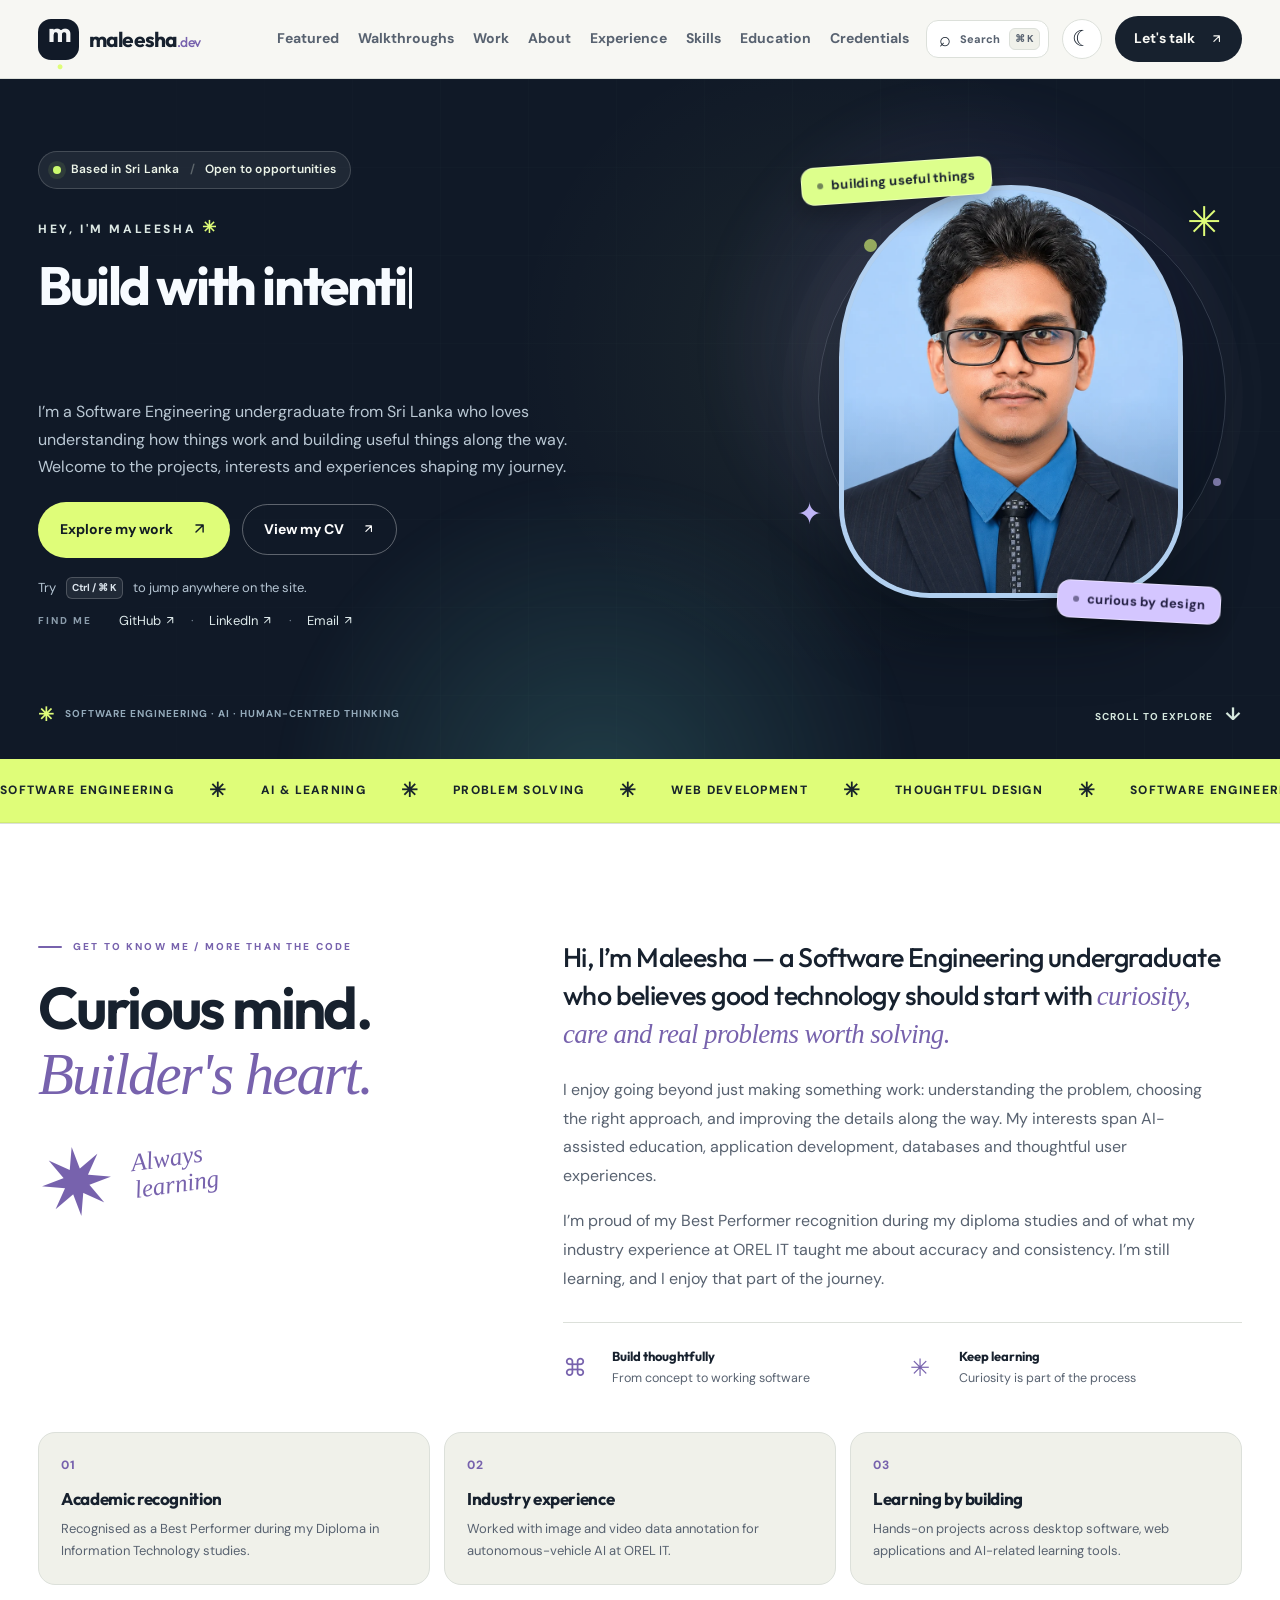
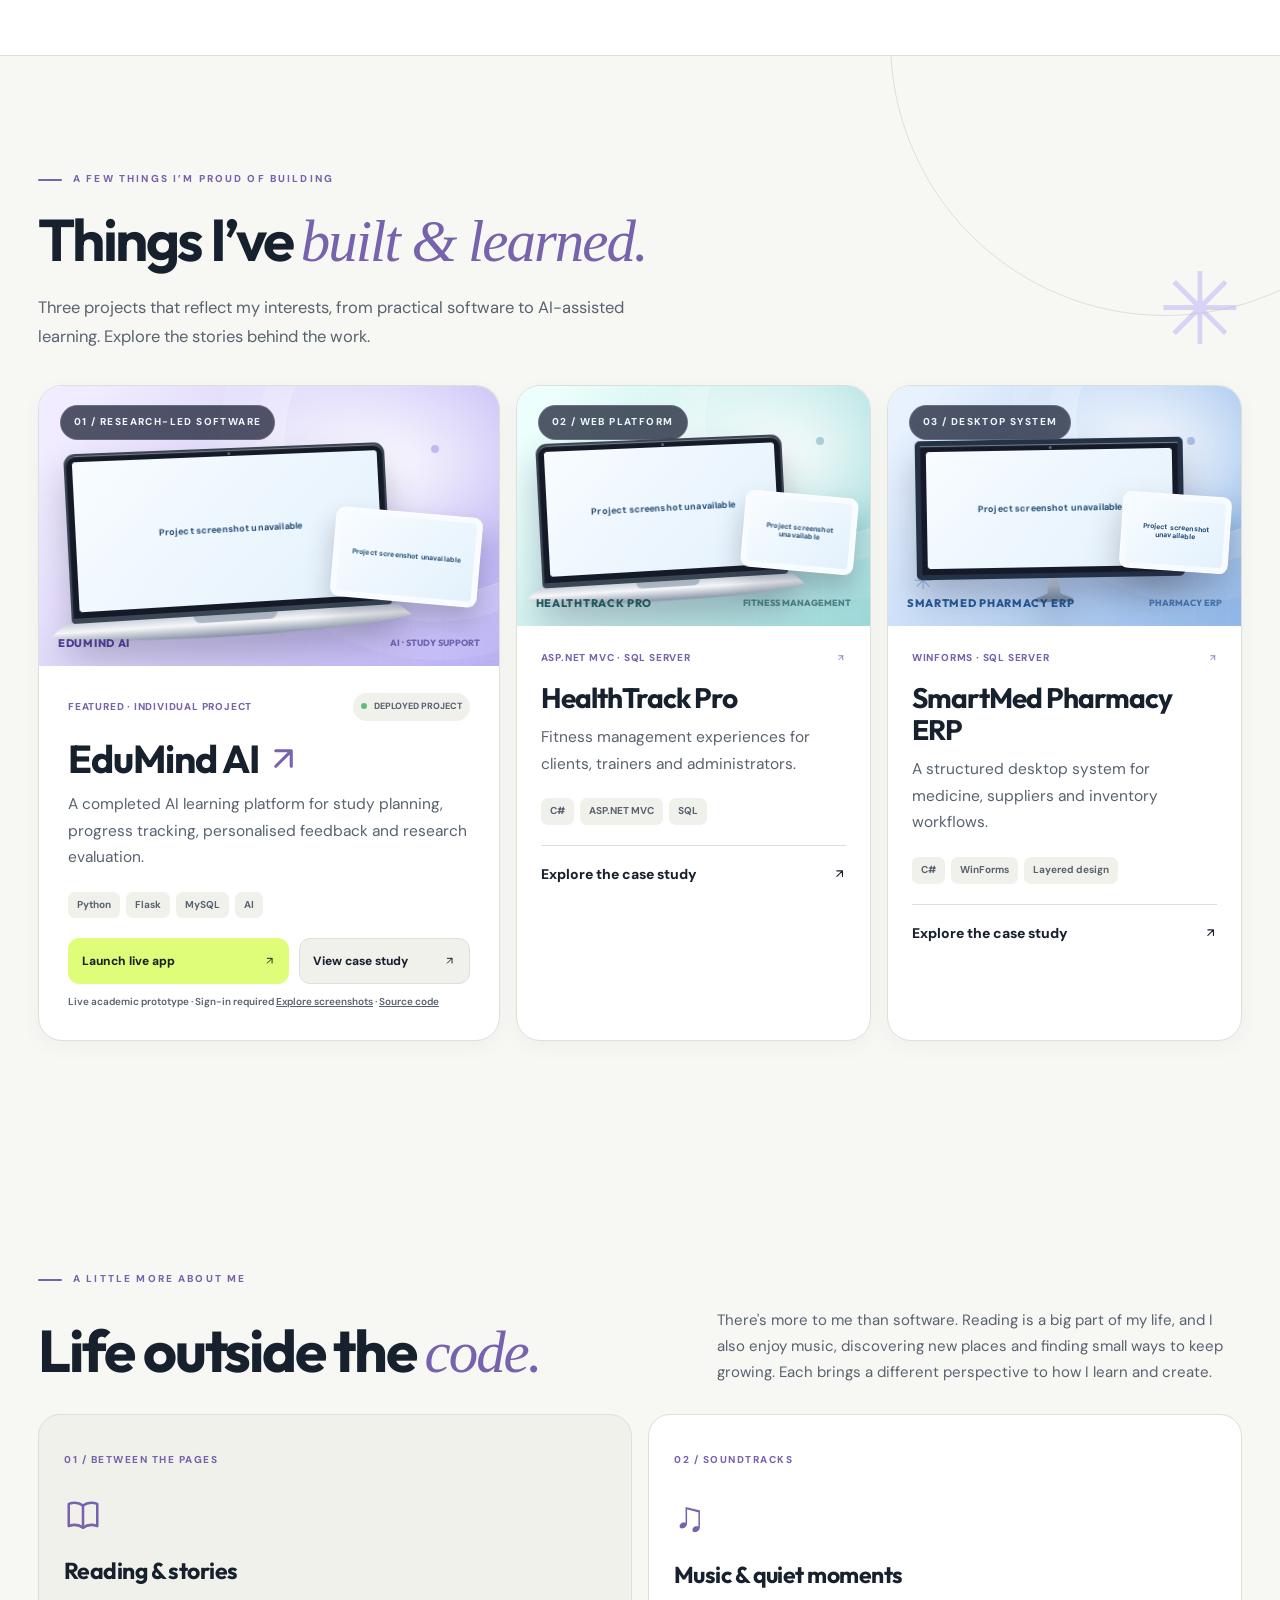
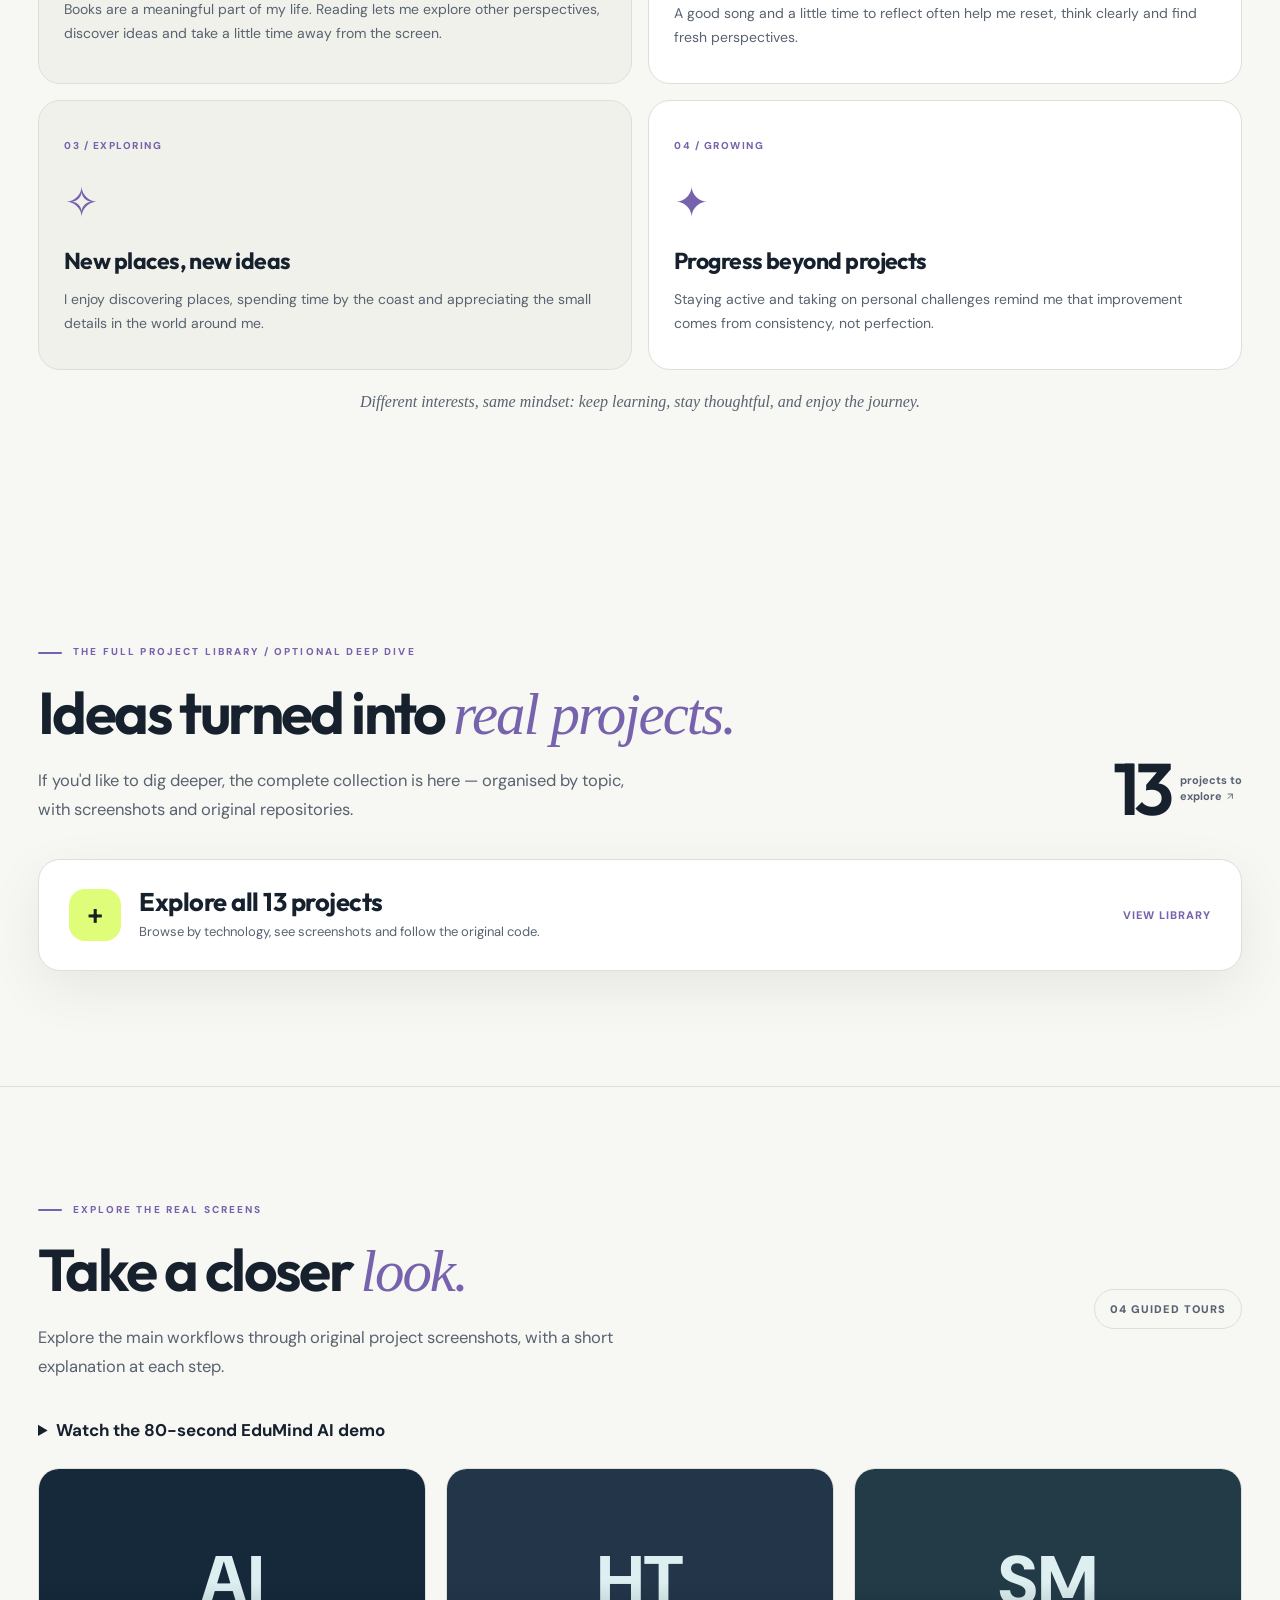
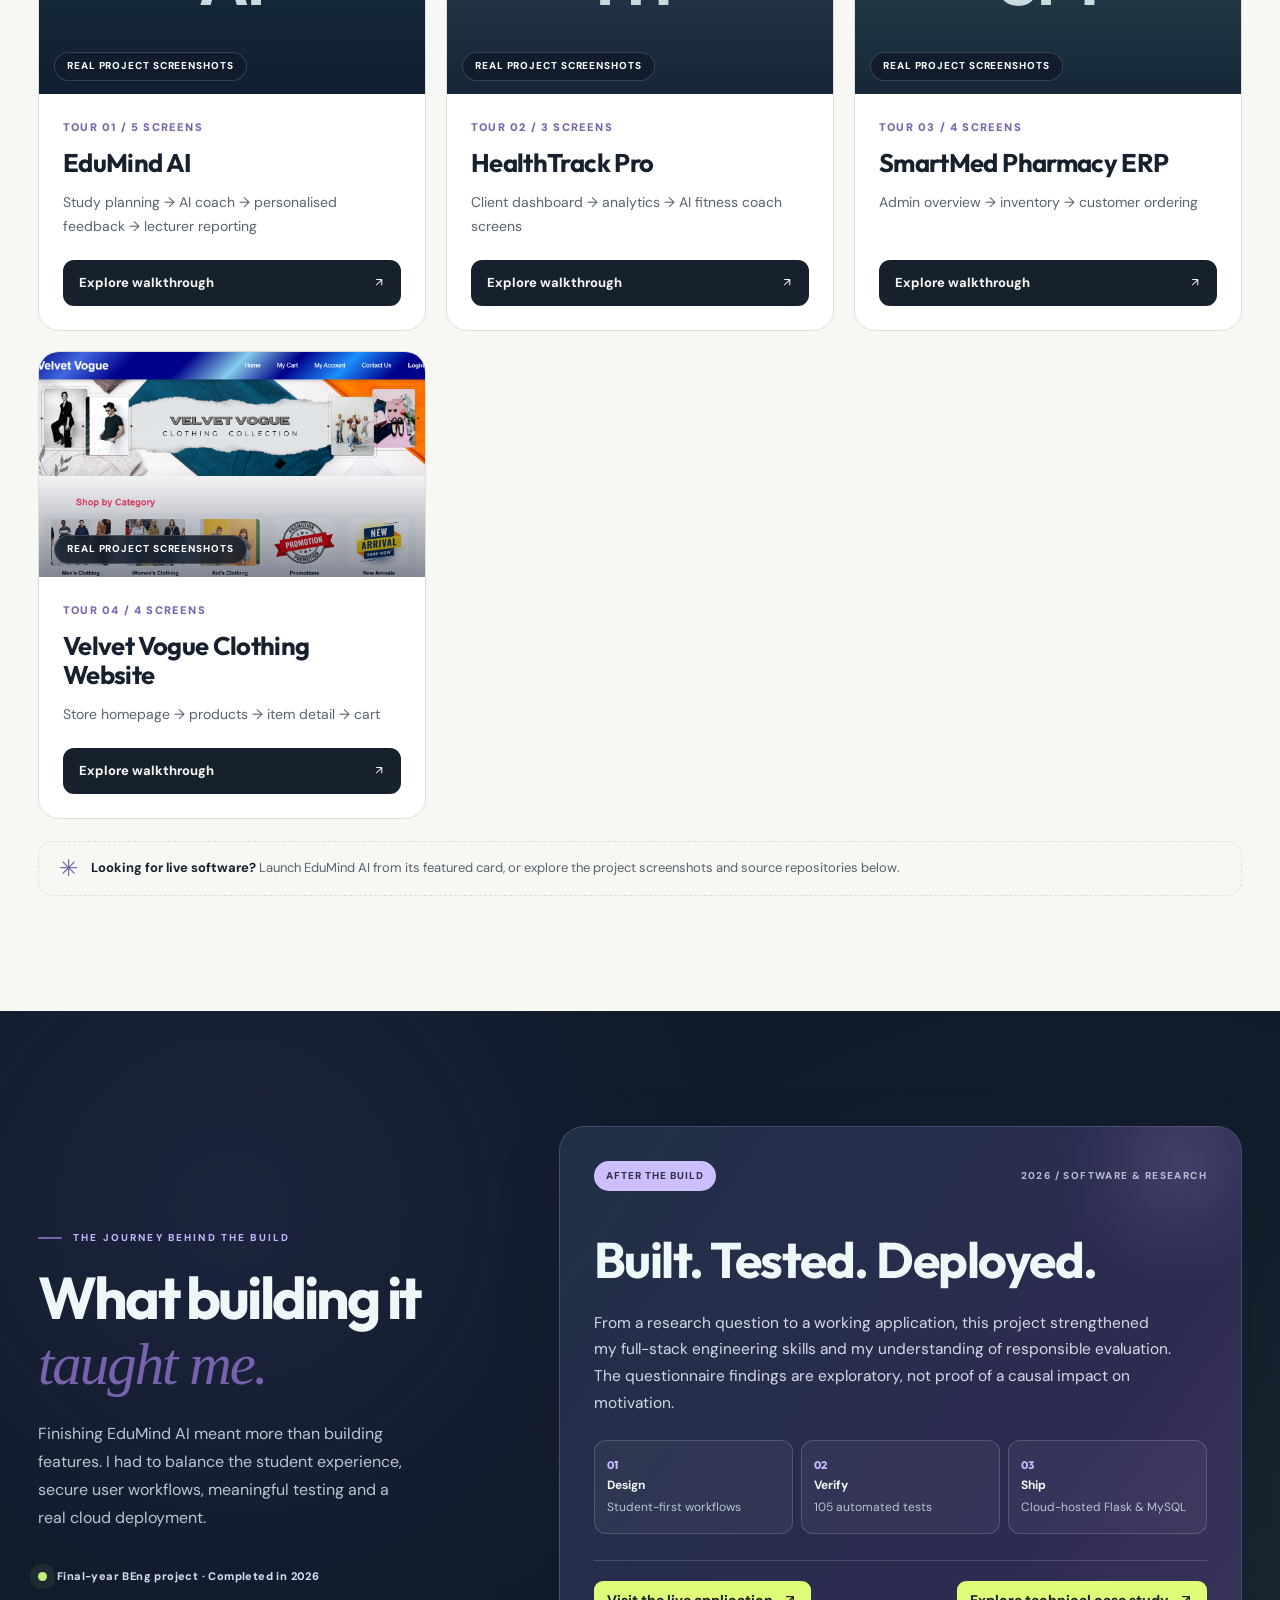
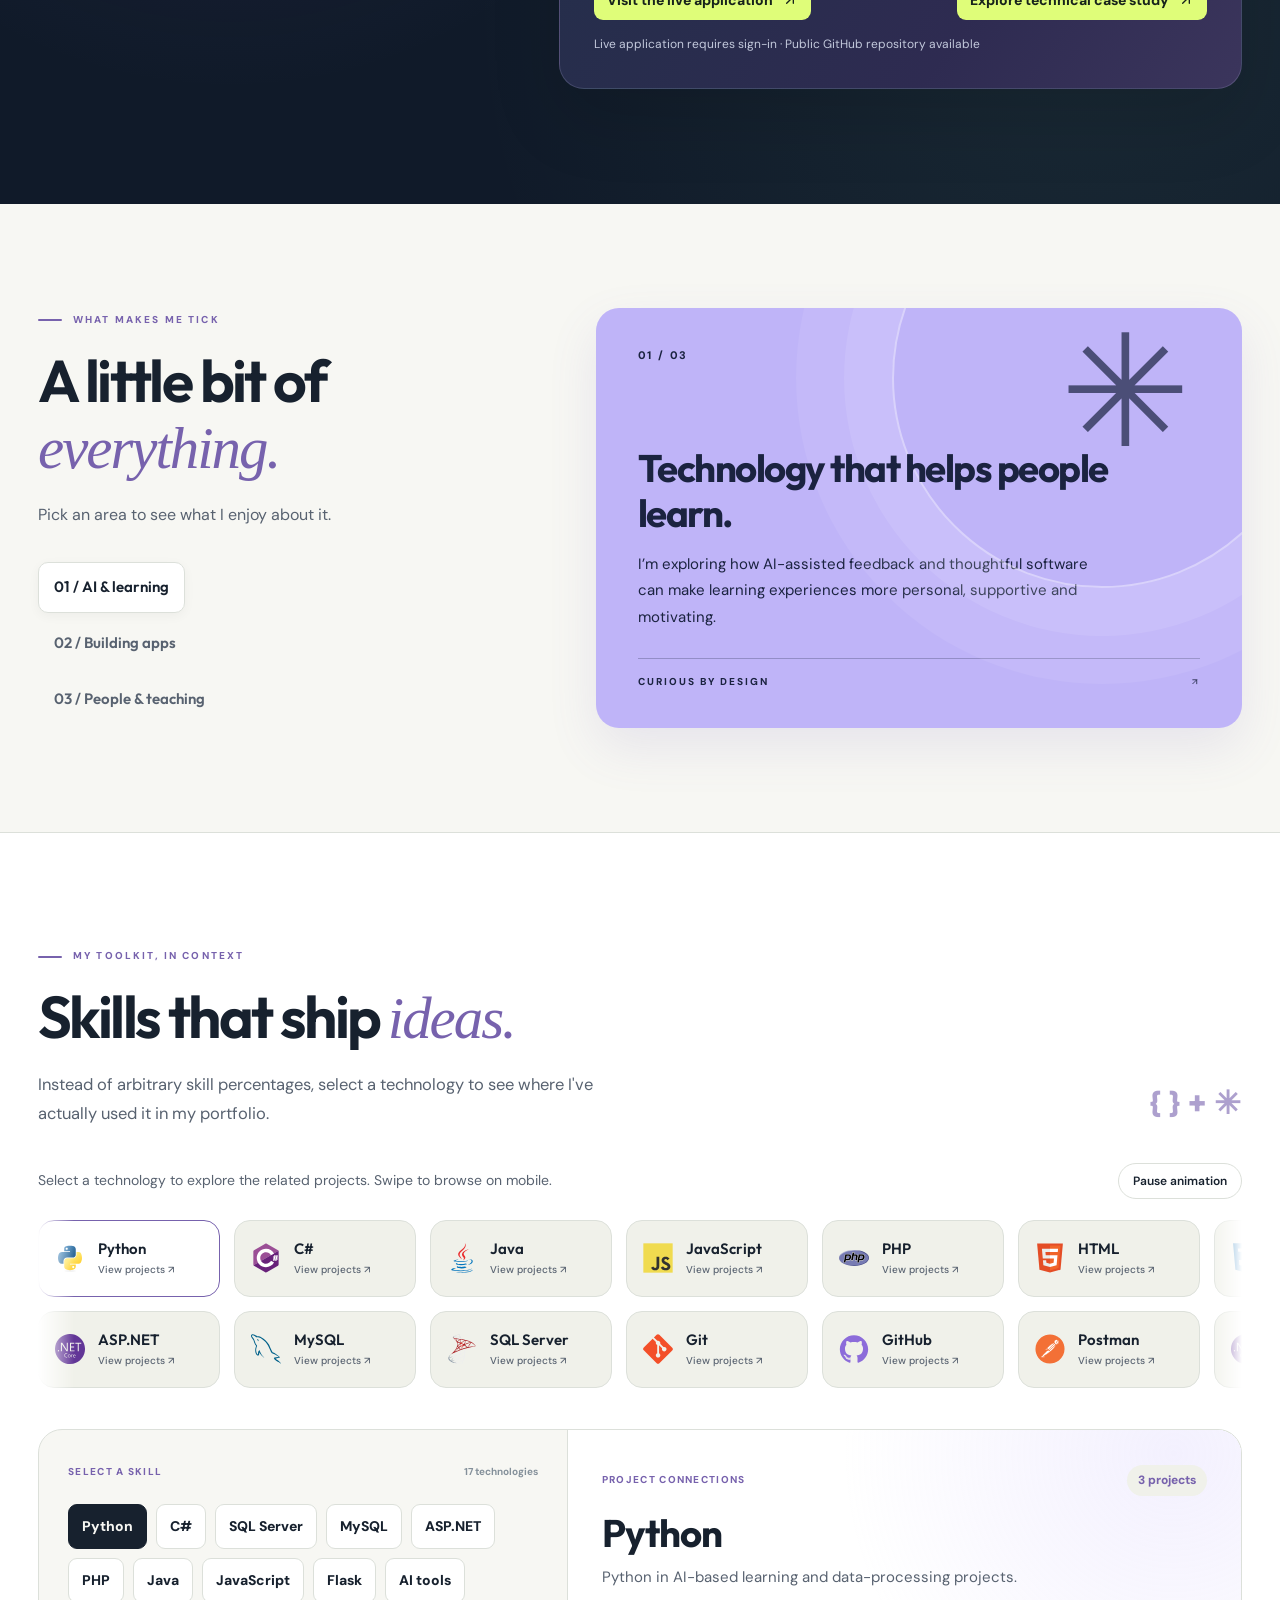
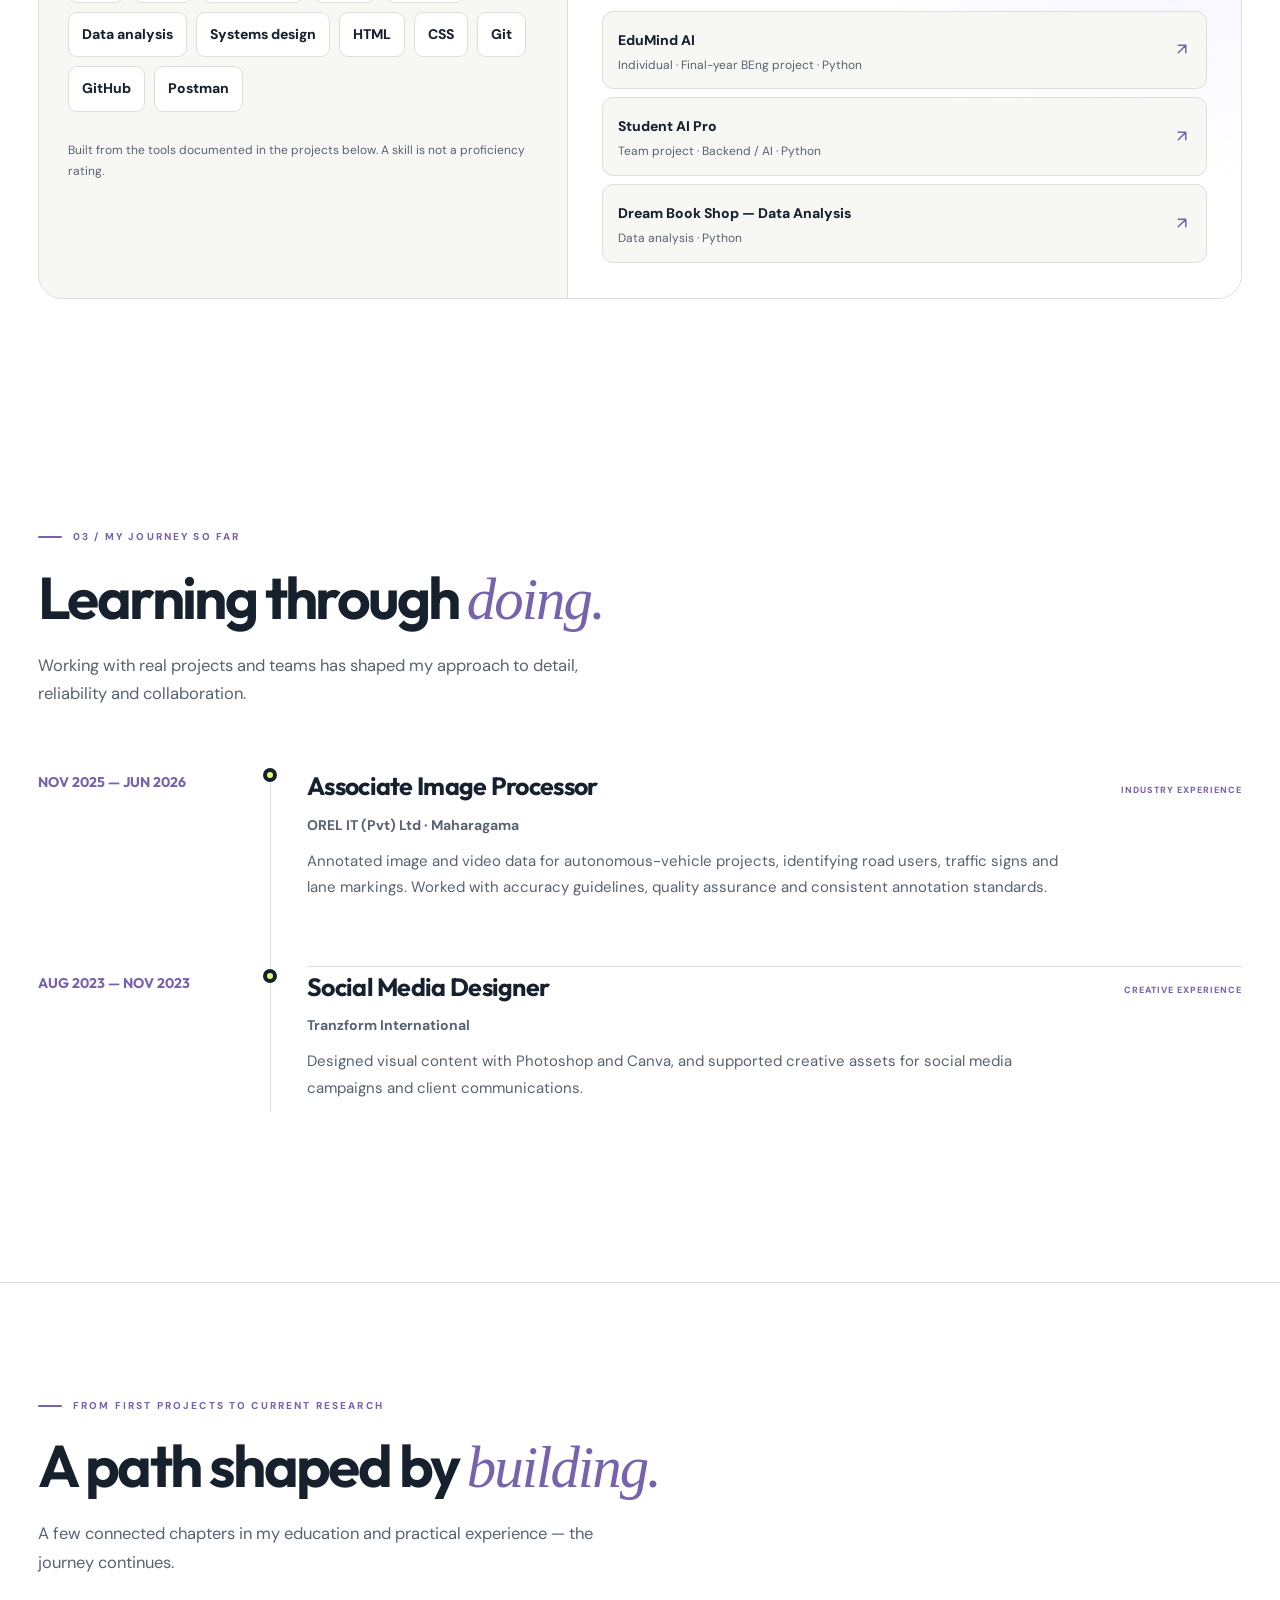
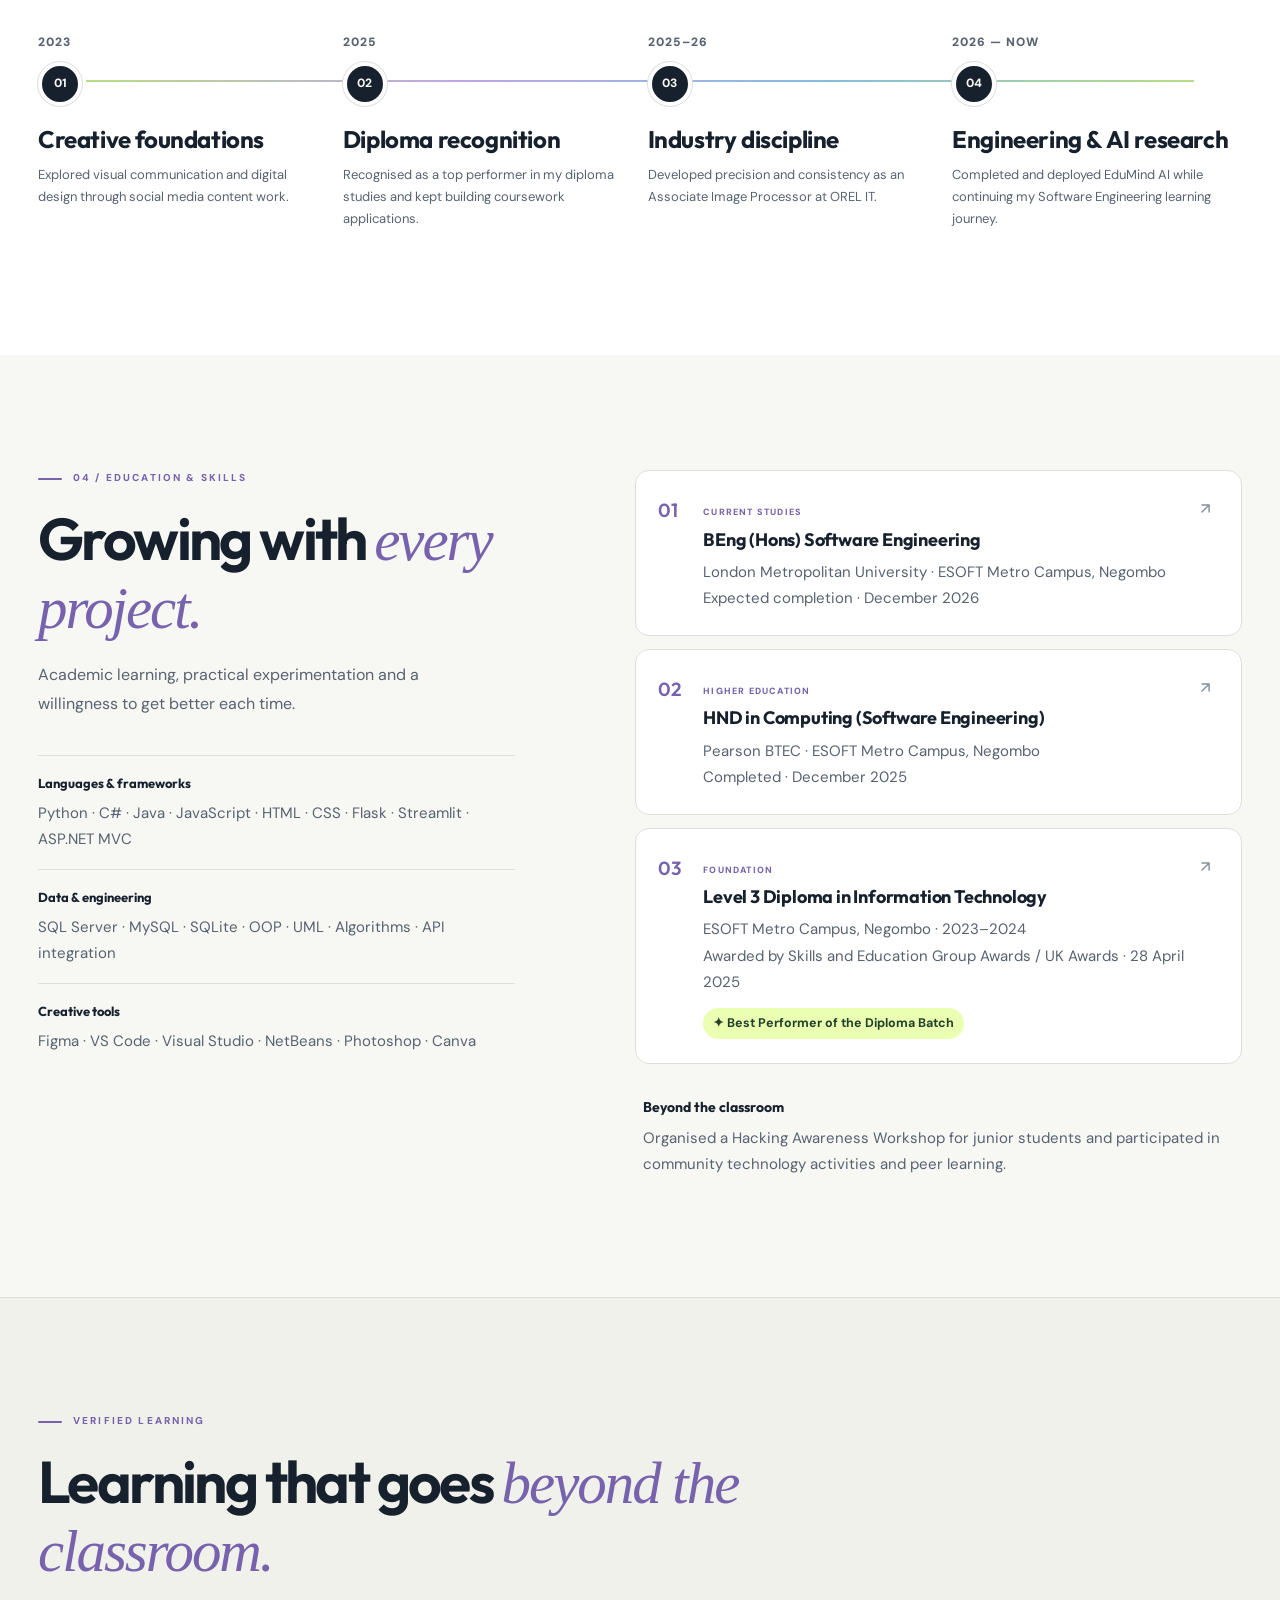
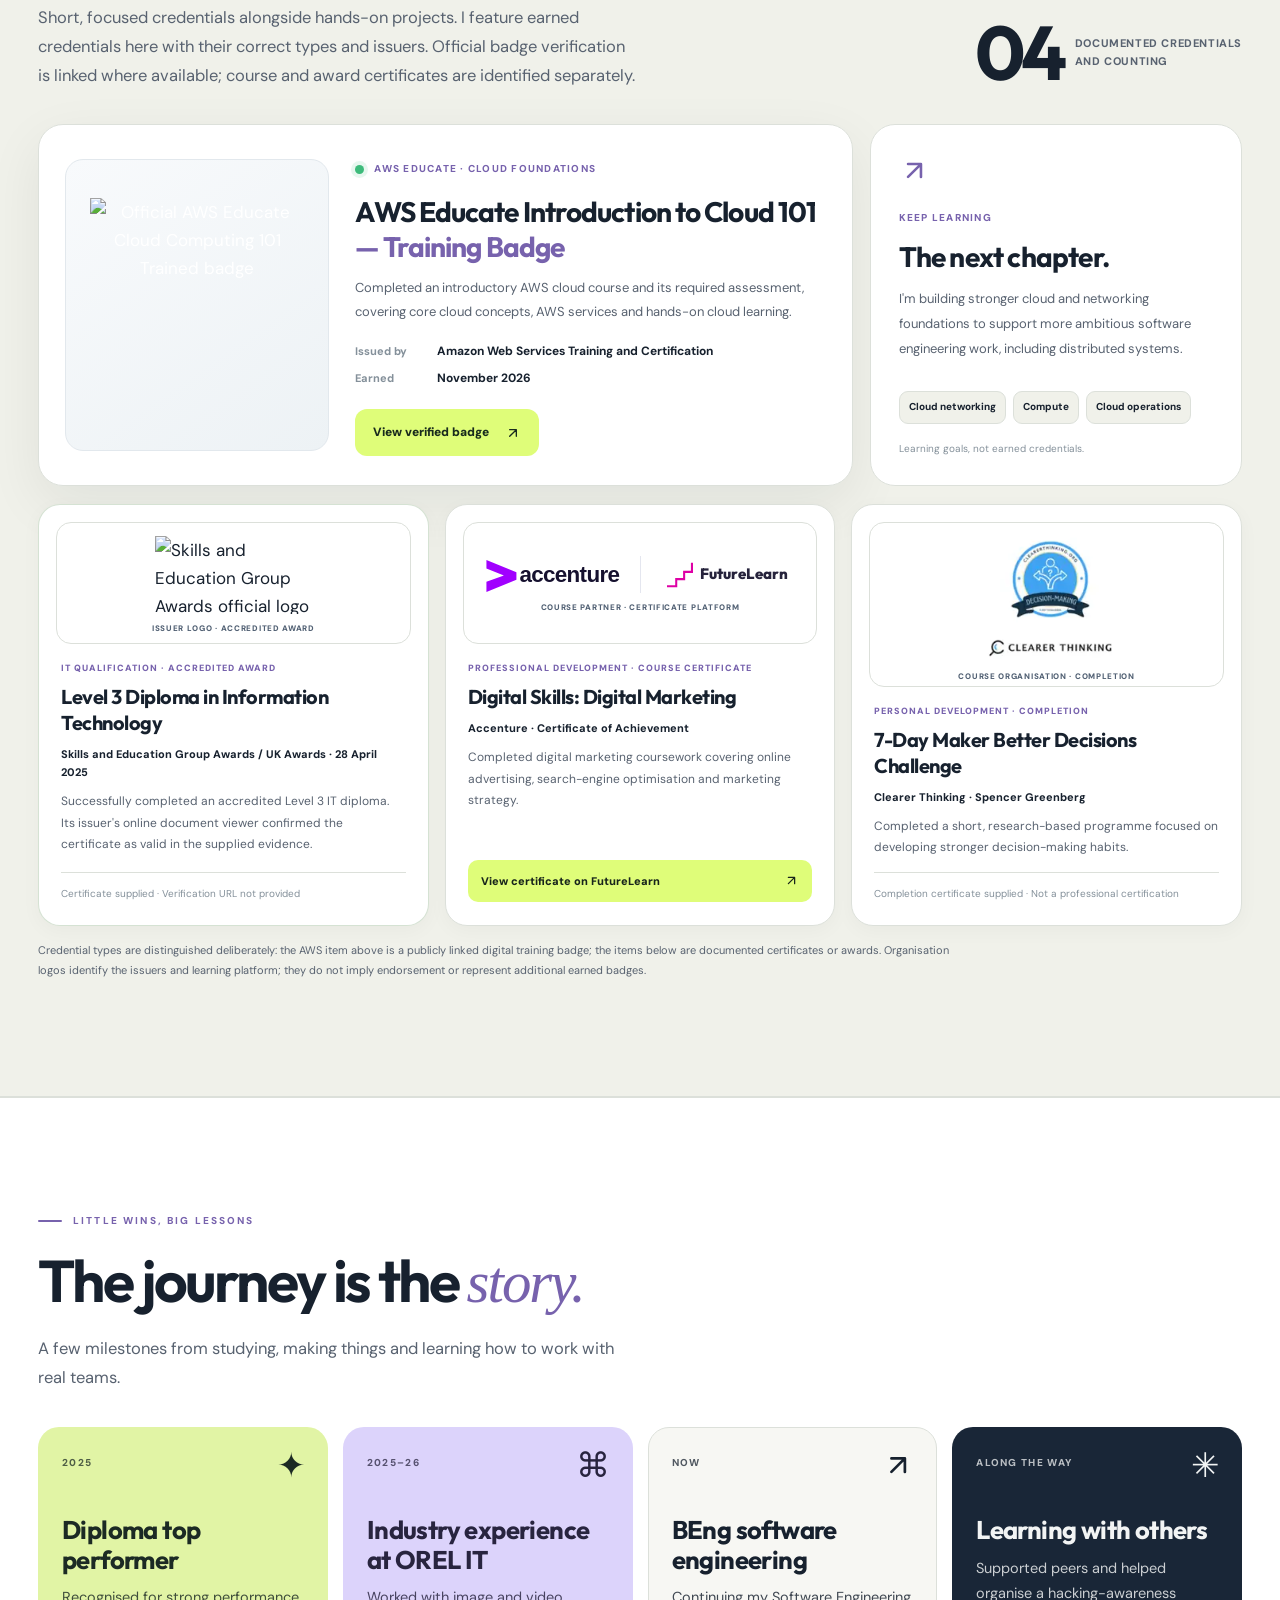
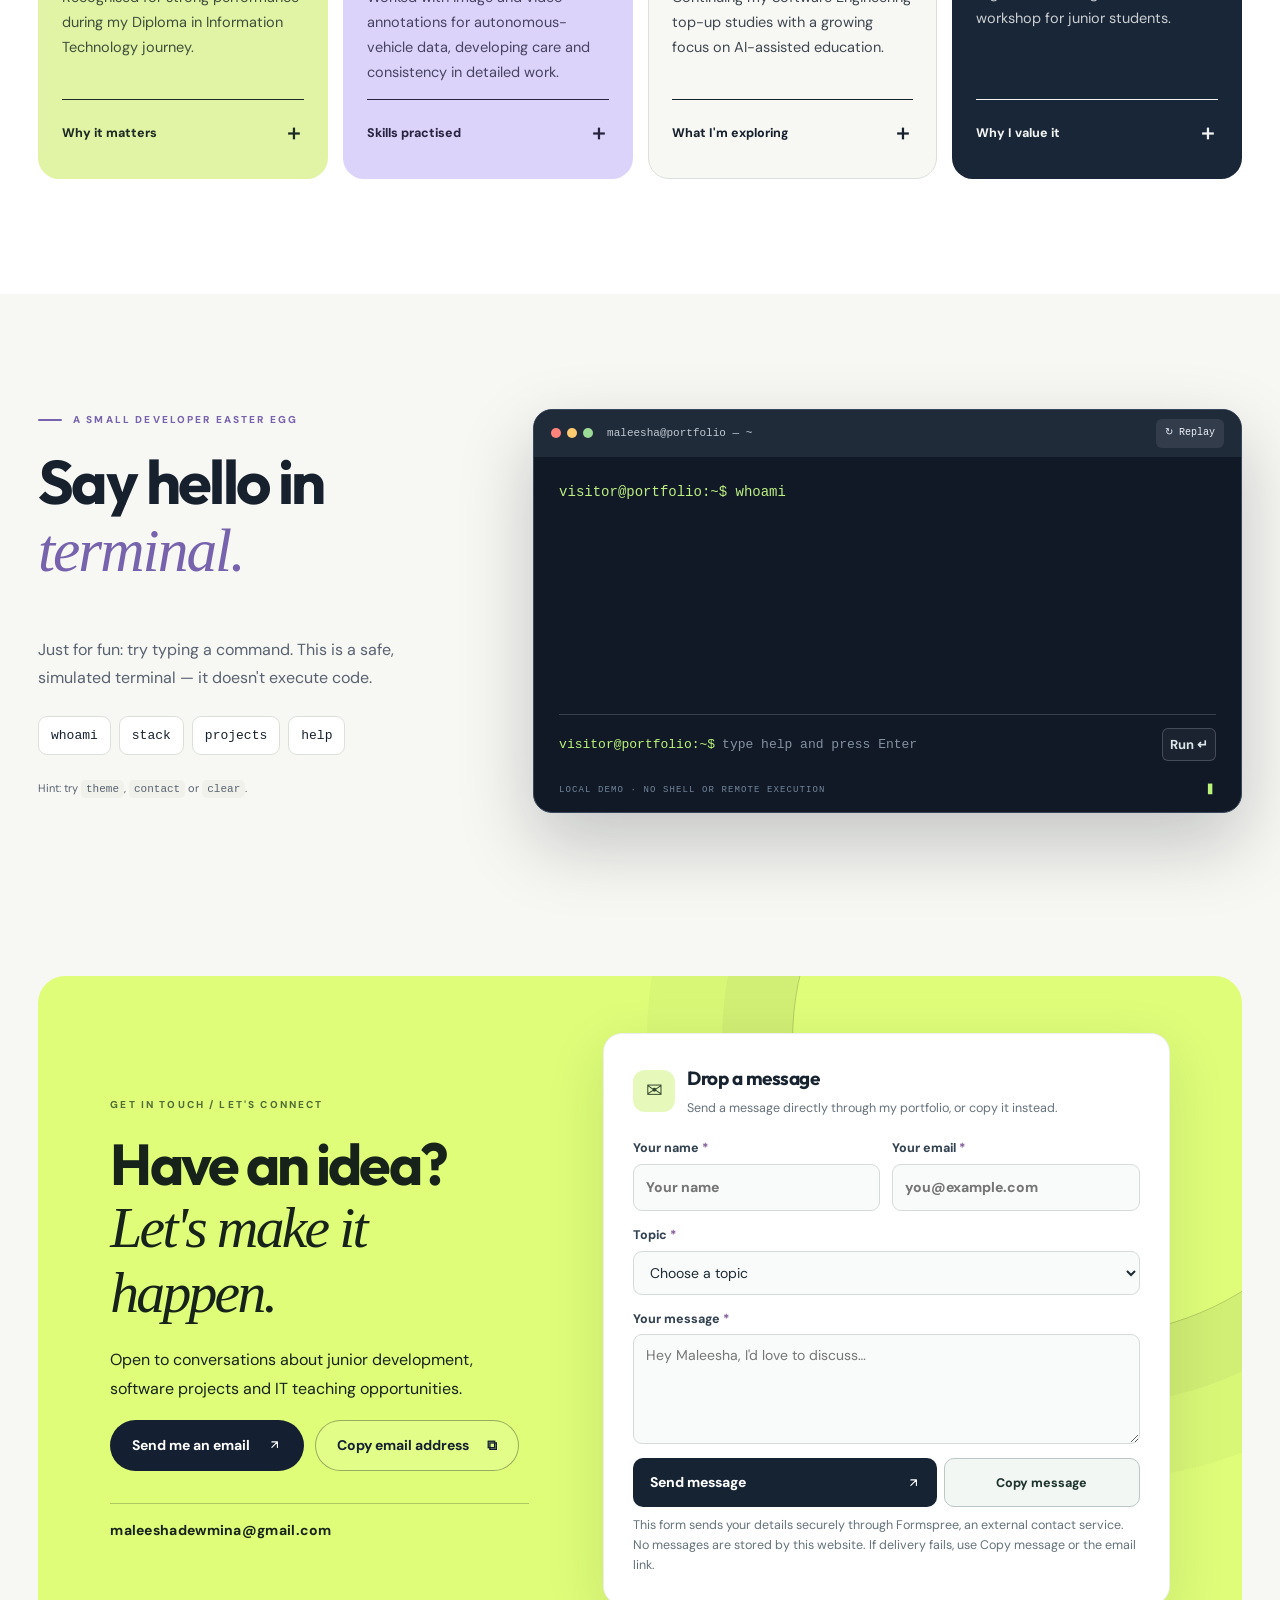
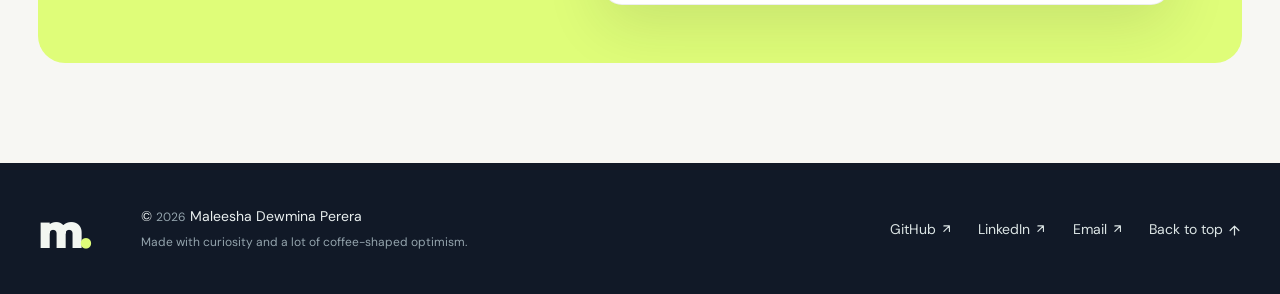
==== commit 7ab795eb: "Refresh technology row script cache" ====
--- a/index.html
+++ b/index.html
@@ -417,7 +417,7 @@
   <div id="toast" class="toast" role="status" aria-live="polite"></div>
   <script src="projects-data.js?v=5" defer></script>
   <script src="script.js?v=3" defer></script>
-  <script src="extra-features.js?v=6" defer></script>
+  <script src="extra-features.js?v=7" defer></script>
   <script src="hero-typing.js" defer></script>
   <script src="portfolio-v3.js?v=5" defer></script>
   <script src="project-mockups.js?v=4" defer></script>
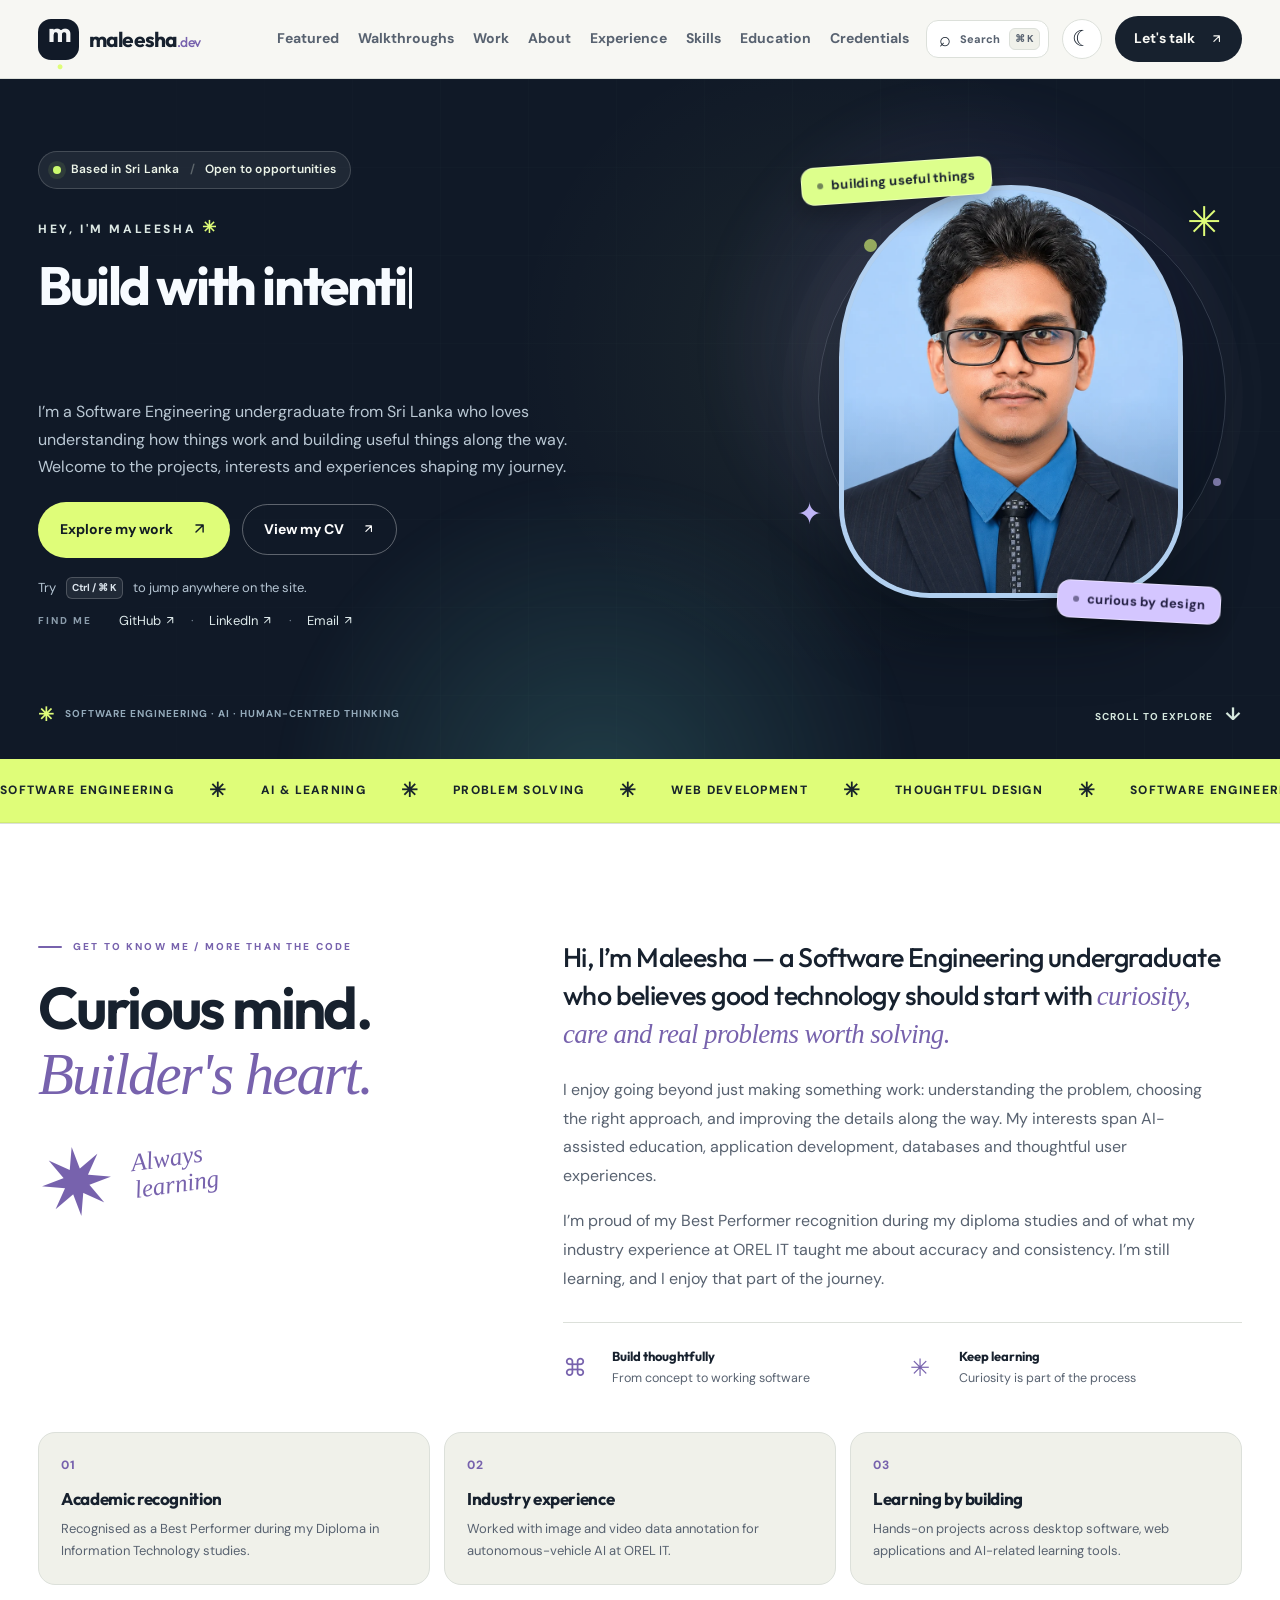
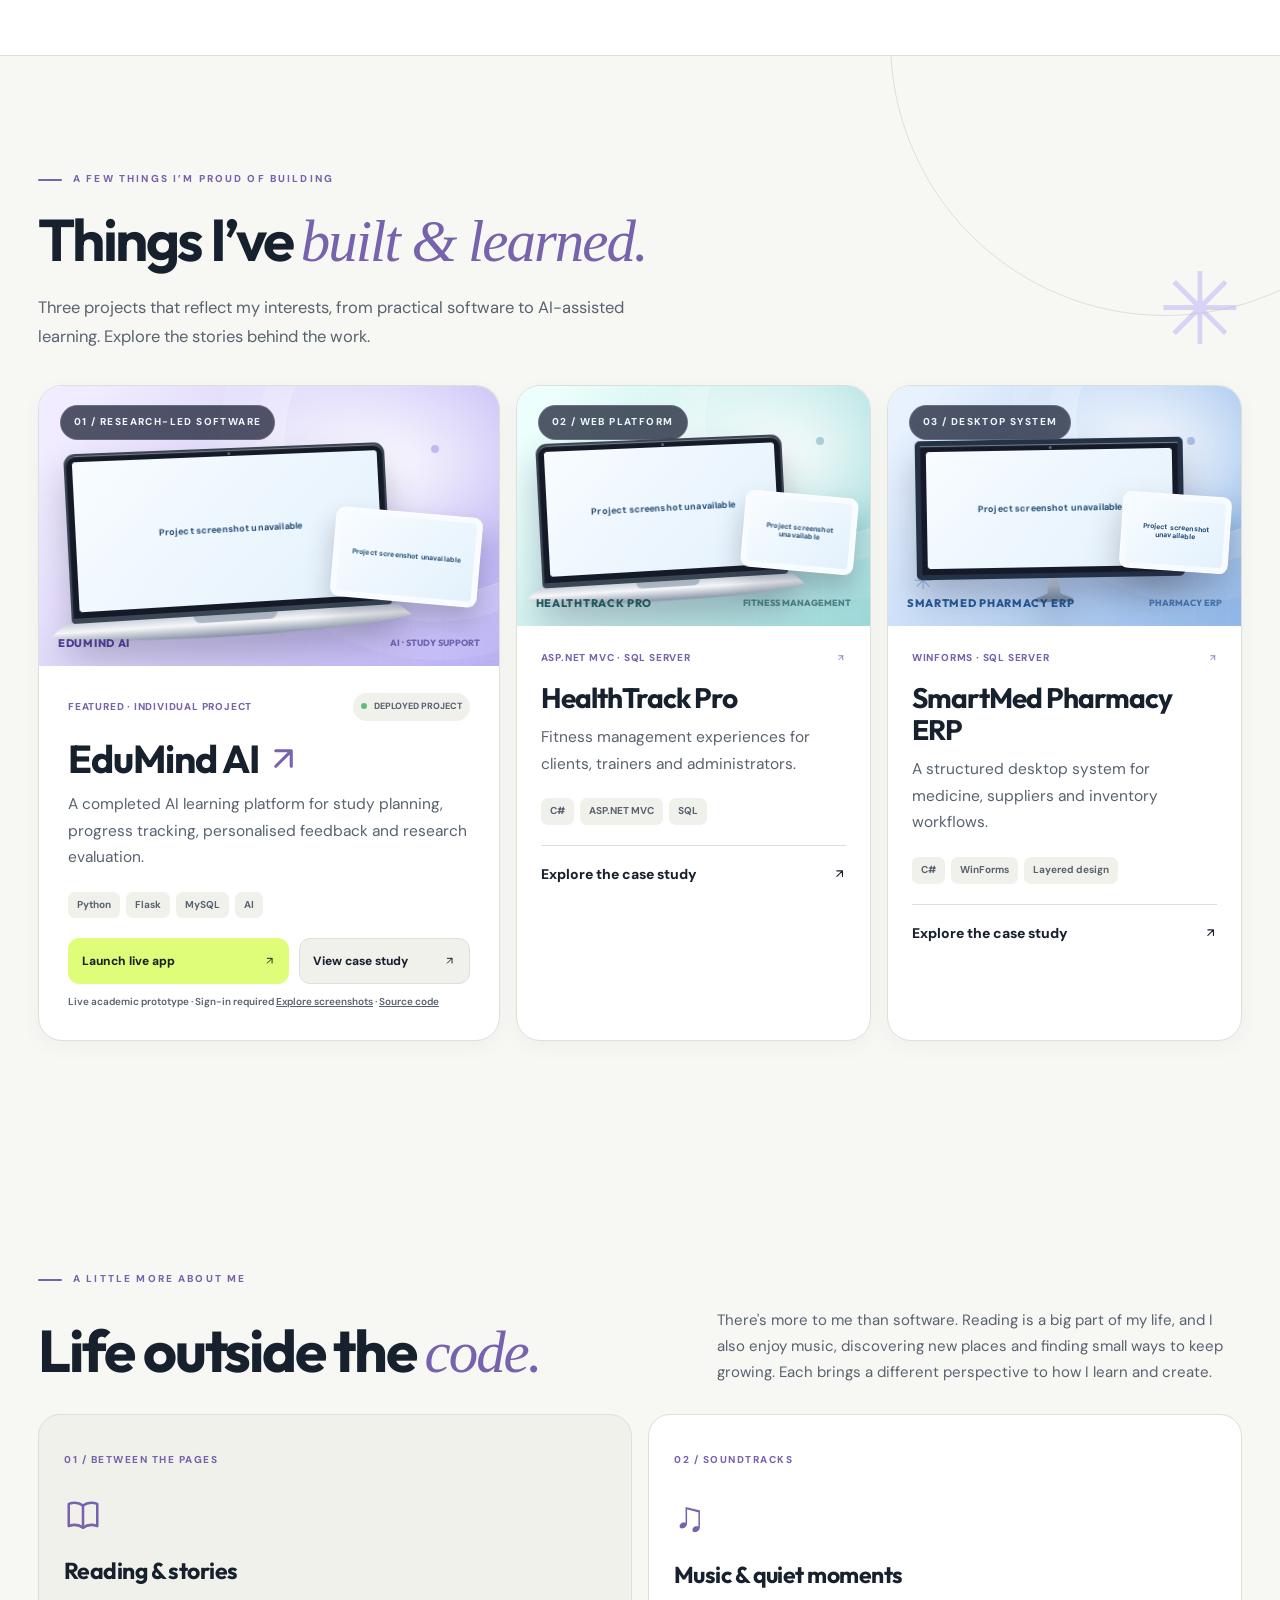
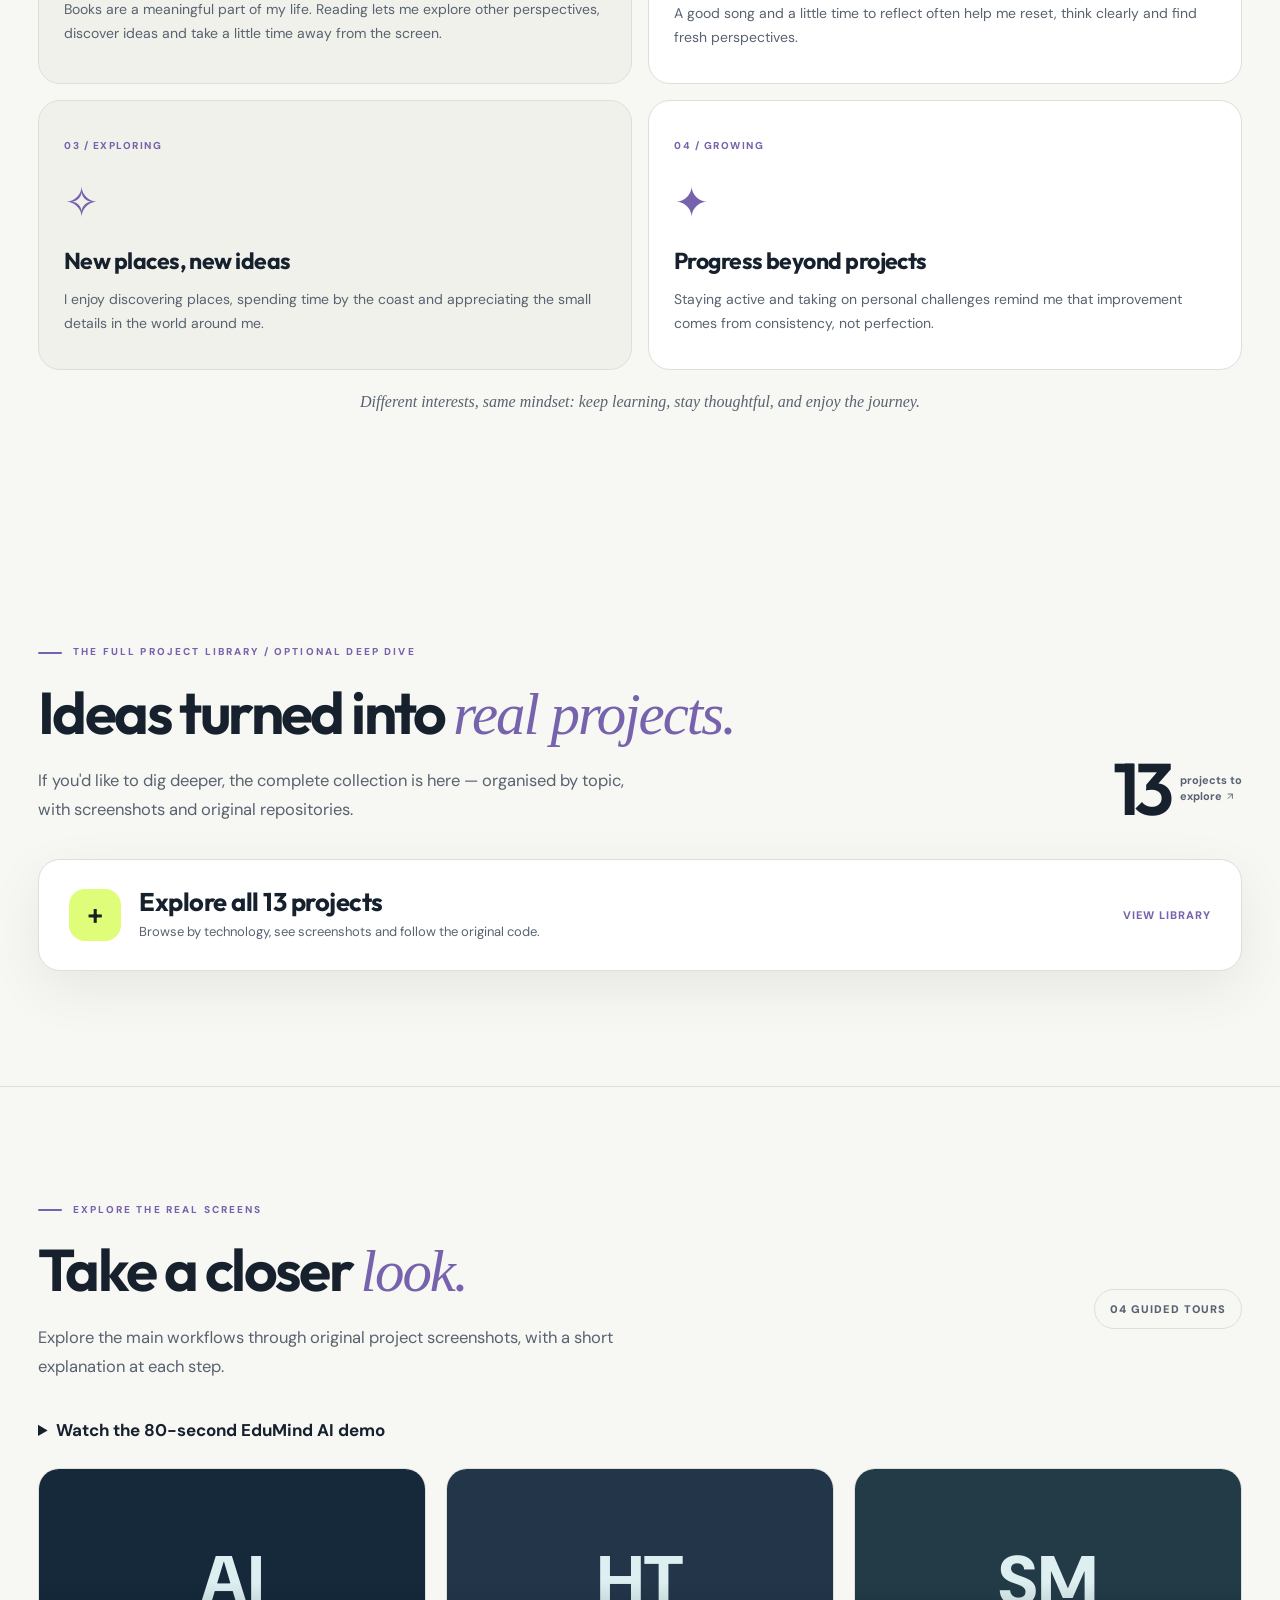
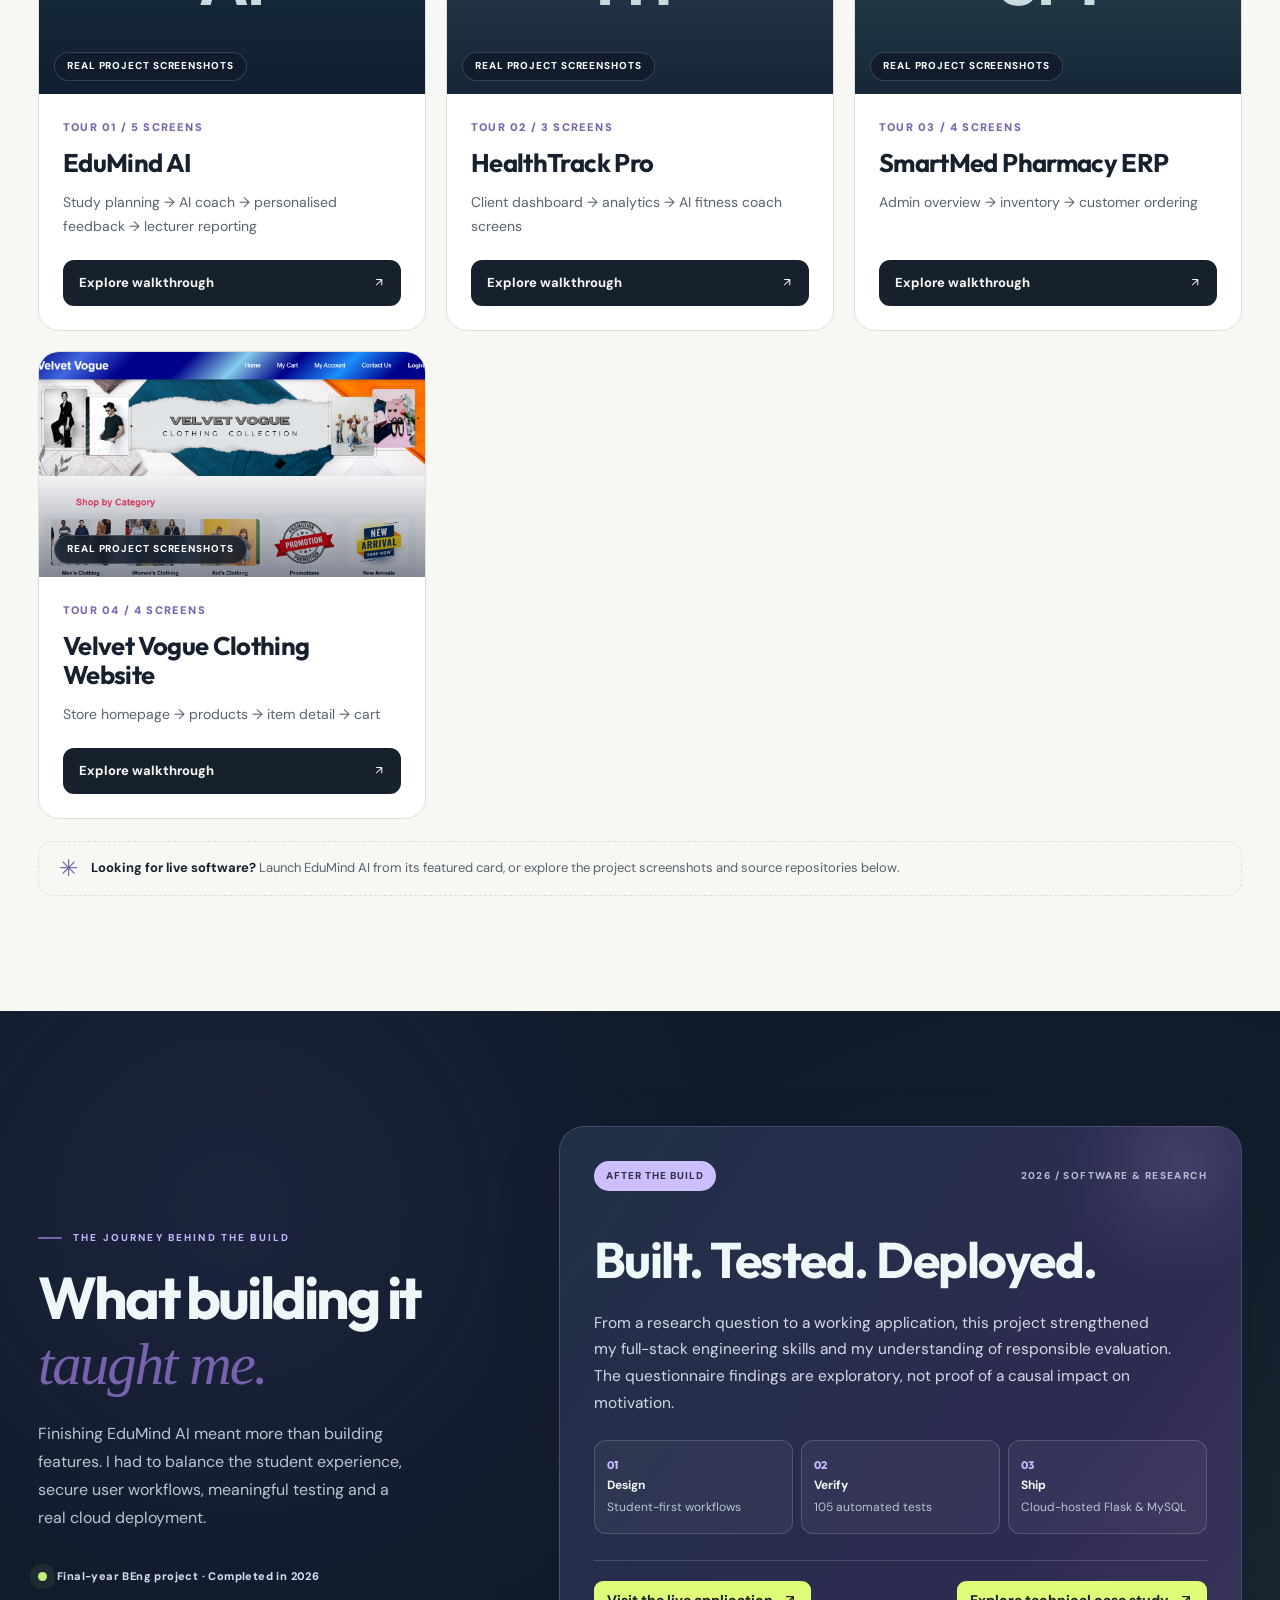
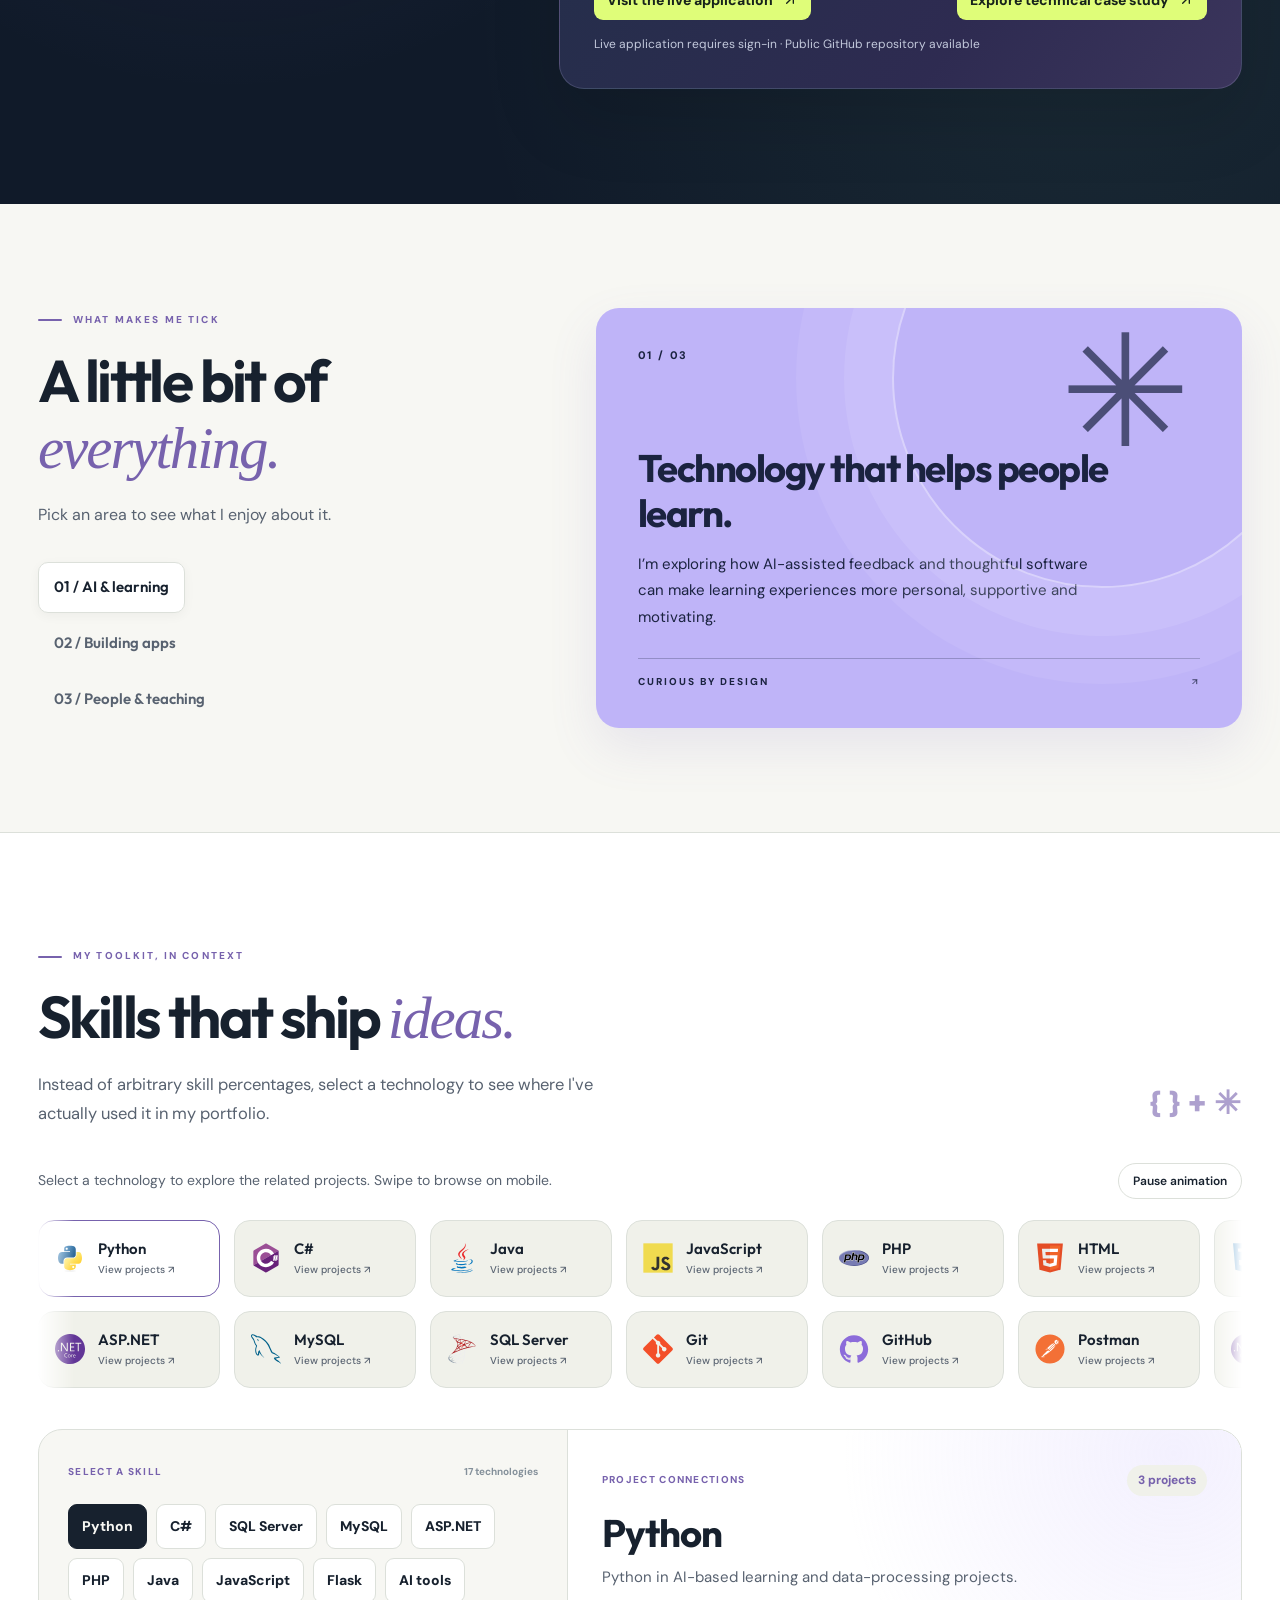
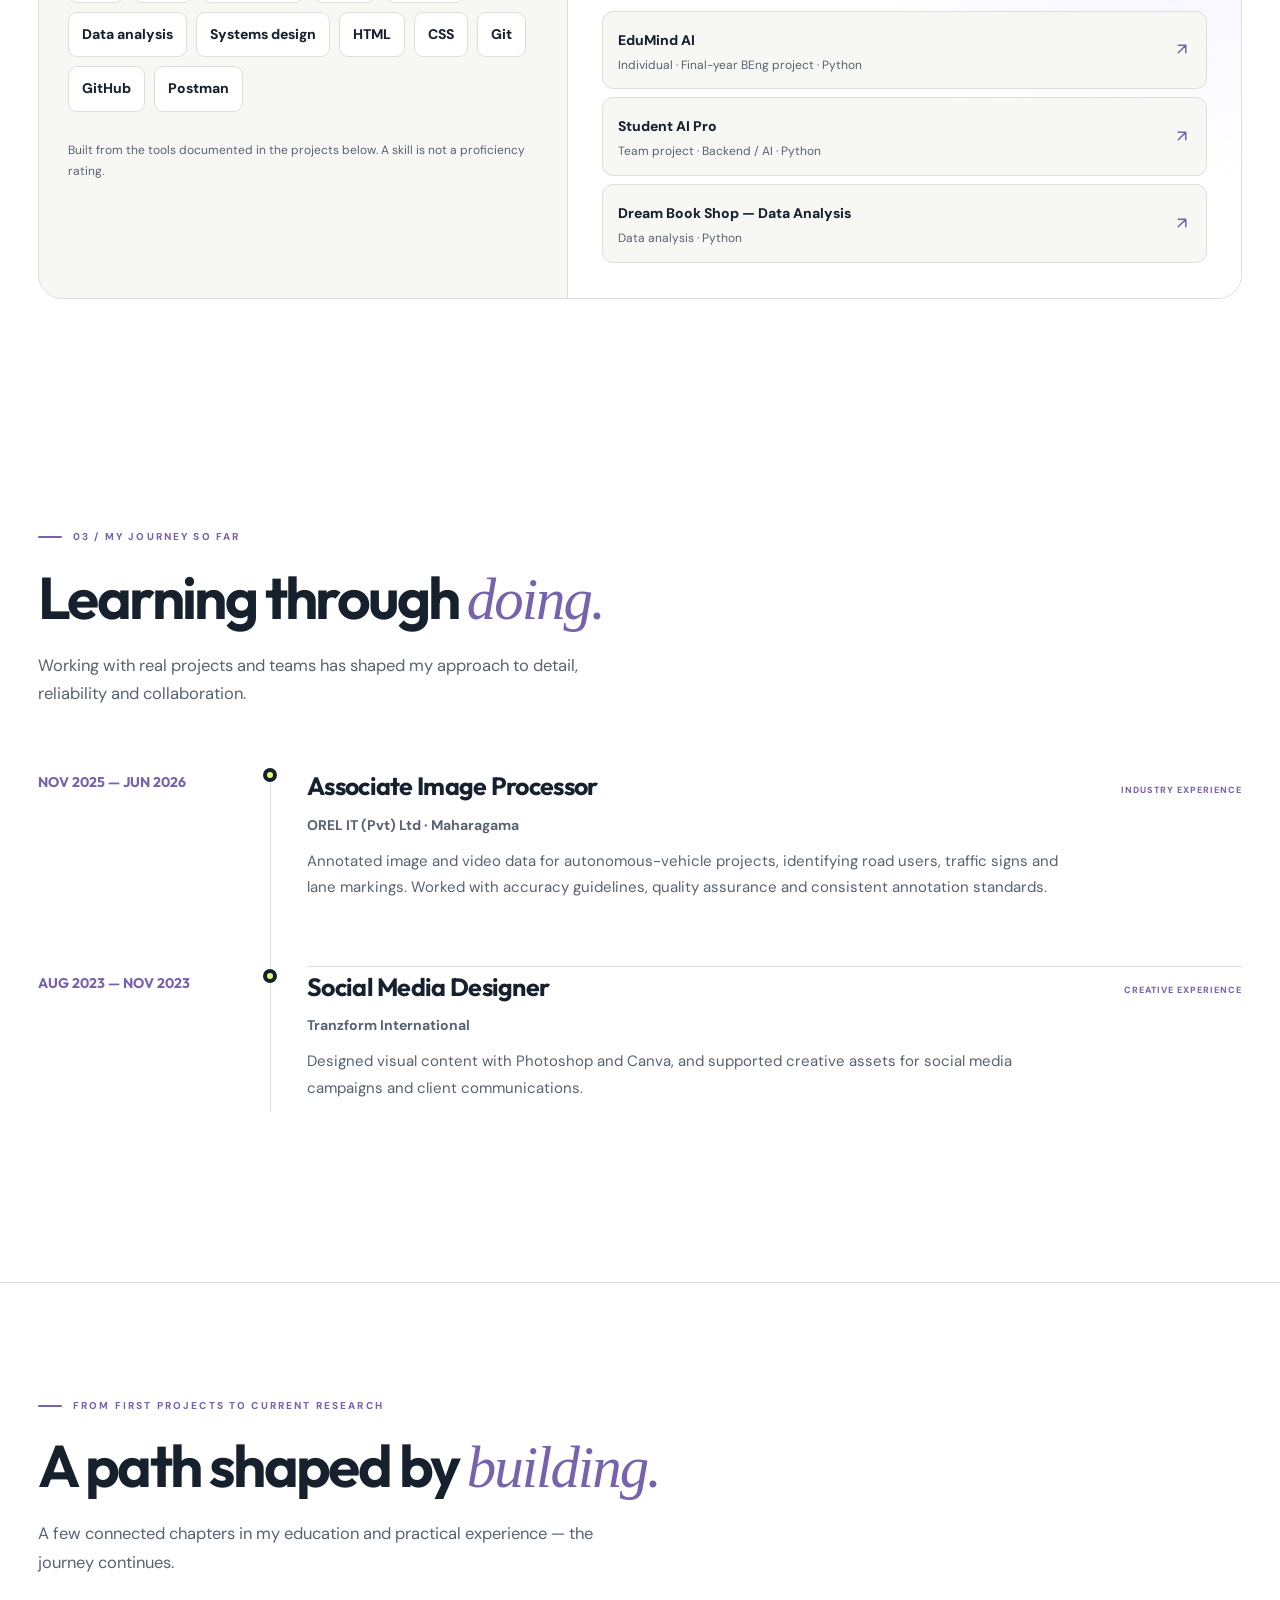
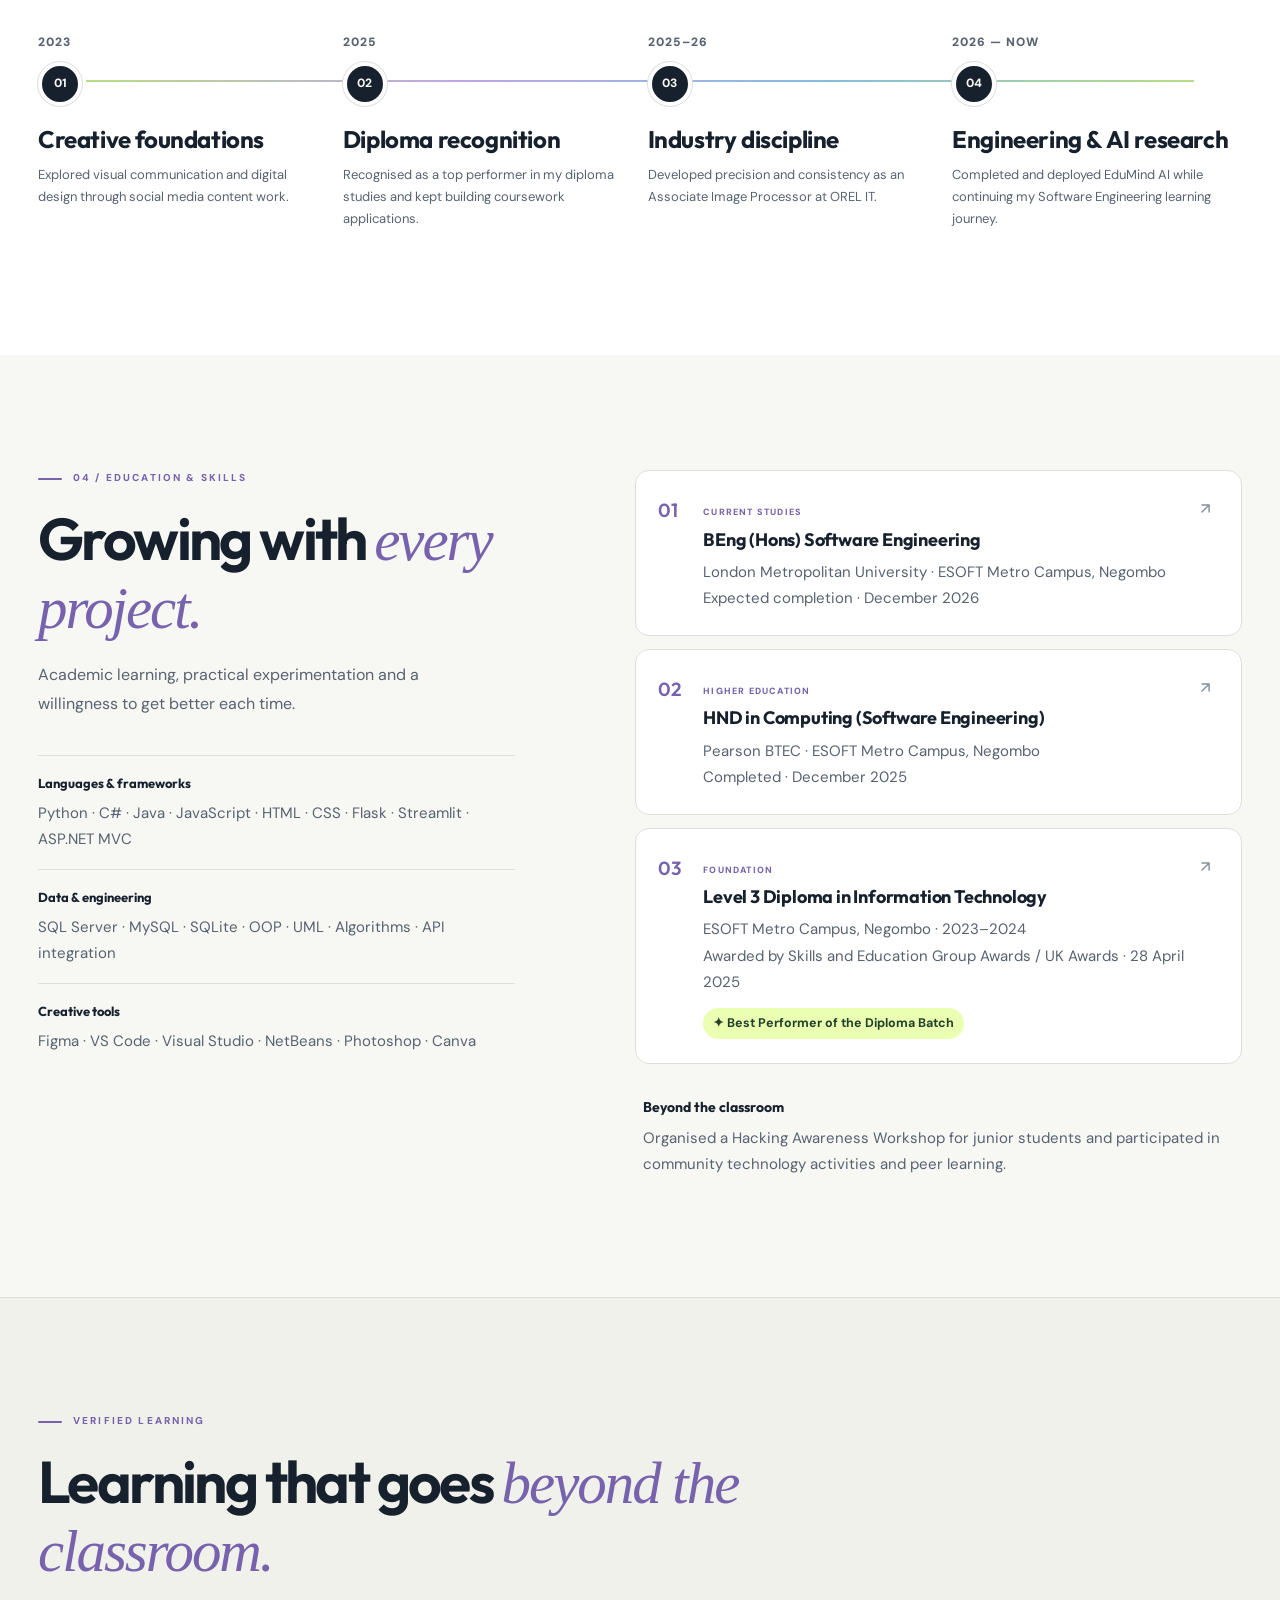
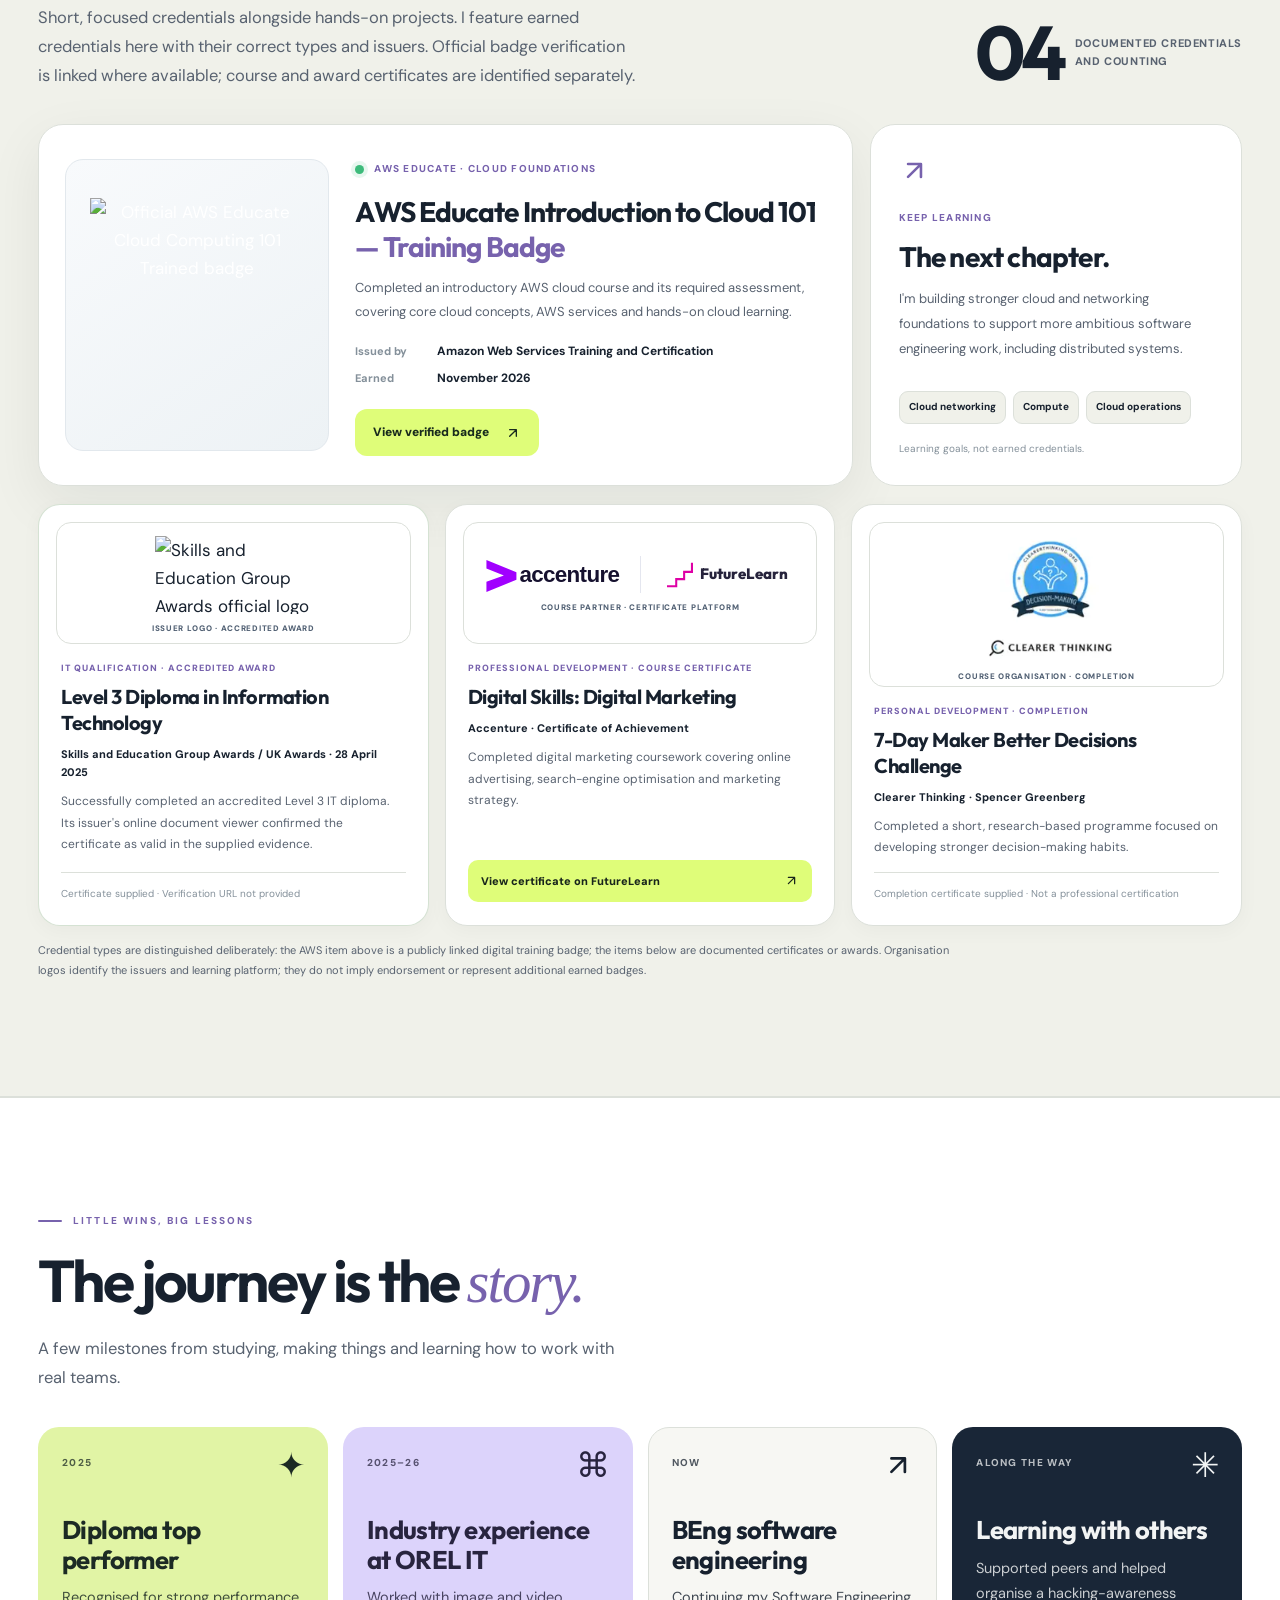
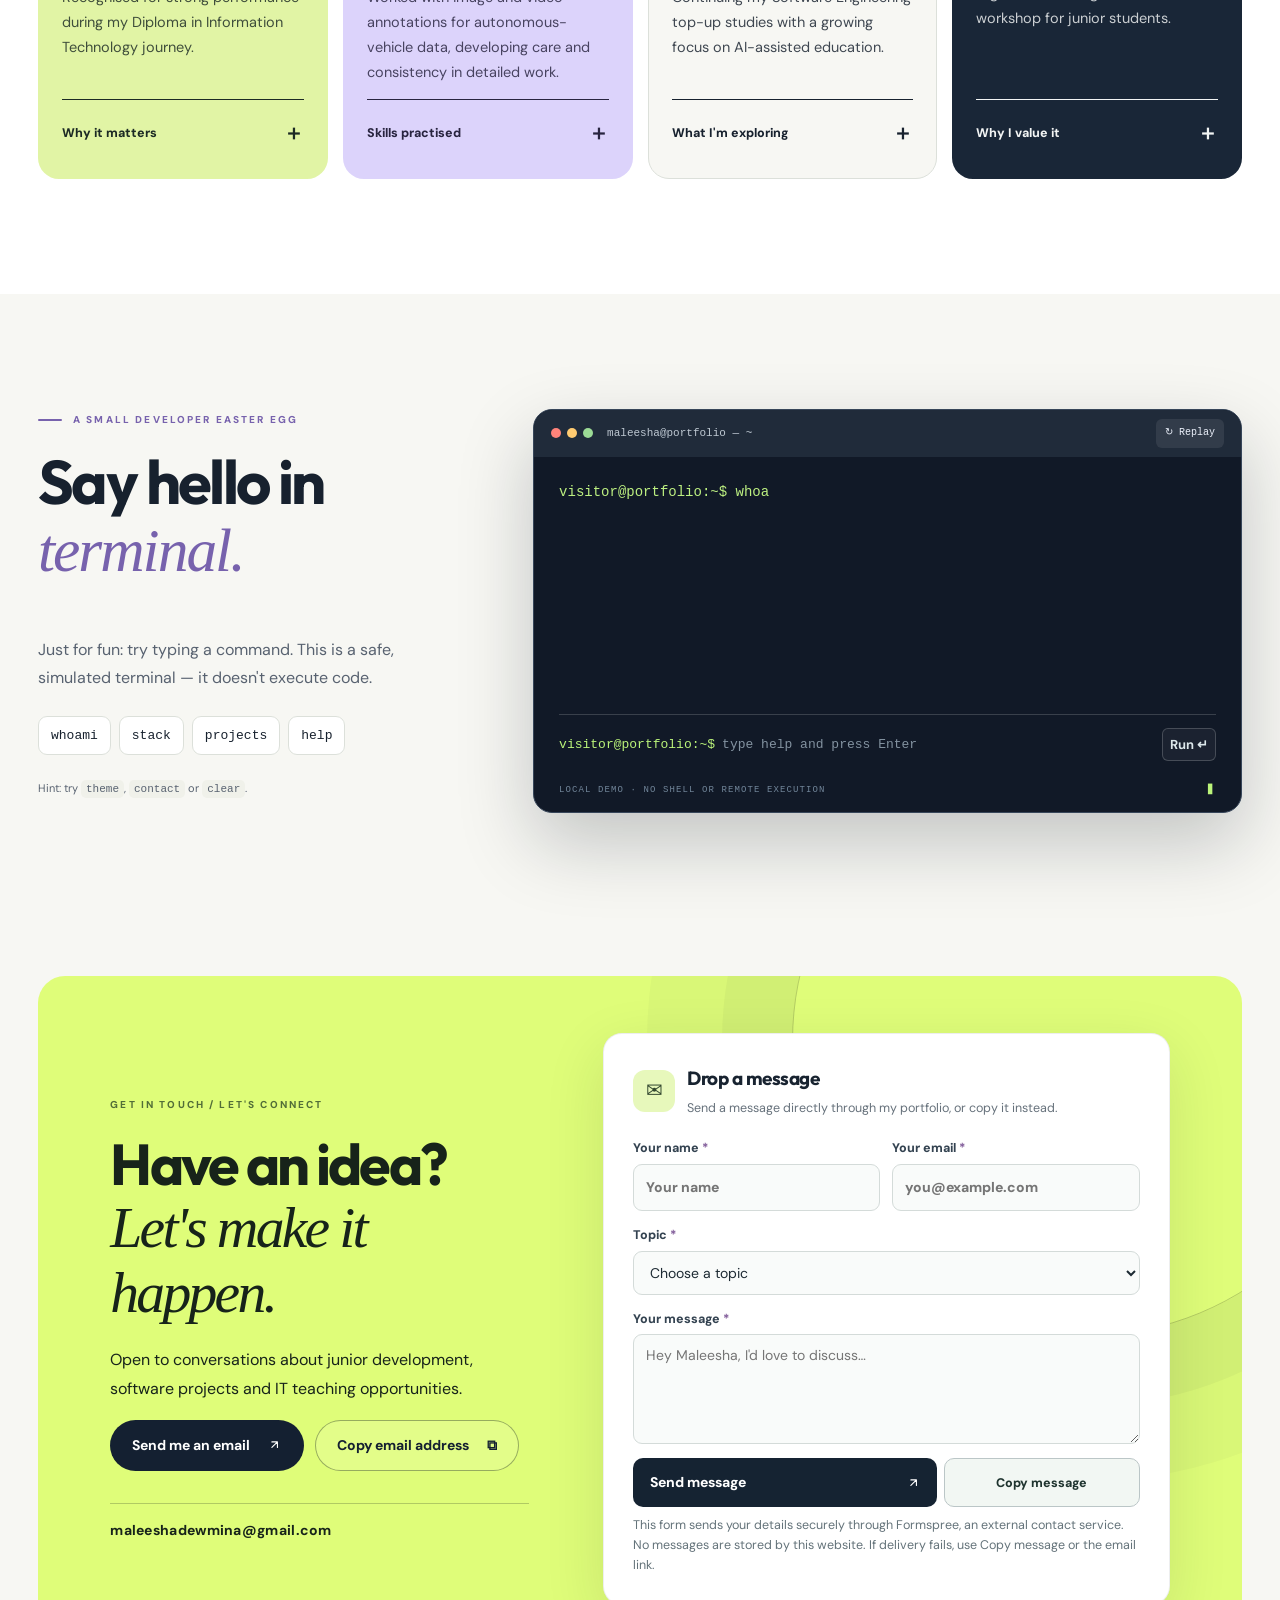
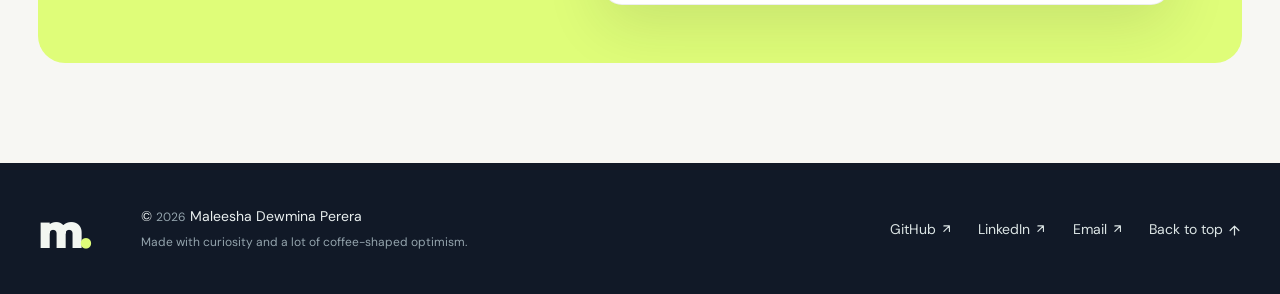
==== commit daa4797b: "Refresh card focus styles" ====
--- a/index.html
+++ b/index.html
@@ -51,7 +51,7 @@
   <link rel="stylesheet" href="typing-and-readability.css">
   <link rel="stylesheet" href="portfolio-v3.css">
   <link rel="stylesheet" href="mobile-polish-v3.1.css">
-  <link rel="stylesheet" href="personal-v4.css?v=4-13">
+  <link rel="stylesheet" href="personal-v4.css?v=4-14">
   <link rel="stylesheet" href="project-mockups.css?v=3">
   <link rel="stylesheet" href="project-editorial-covers.css?v=2">
   <link rel="stylesheet" href="coursework-polish.css?v=1">
--- a/personal-v4.css
+++ b/personal-v4.css
@@ -666,7 +666,6 @@
 .tech-card strong { display:block; font:600 15px/1.25 'Outfit',sans-serif; }
 .tech-card small { display:block; color:var(--subtle); font:500 10px/1.4 'DM Sans',sans-serif; margin-top:4px; }
 .tech-marquee:hover .tech-track, .tech-marquee:focus-within .tech-track, .tech-marquee.is-paused .tech-track { animation-play-state:paused; }
-.tech-row:focus-within .tech-track { animation:none; }
 #skills-results { scroll-margin-top:110px; }
 @keyframes technology-scroll { to { transform:translateX(-33.333333%); } }
 @media (hover:none), (prefers-reduced-motion:reduce) {
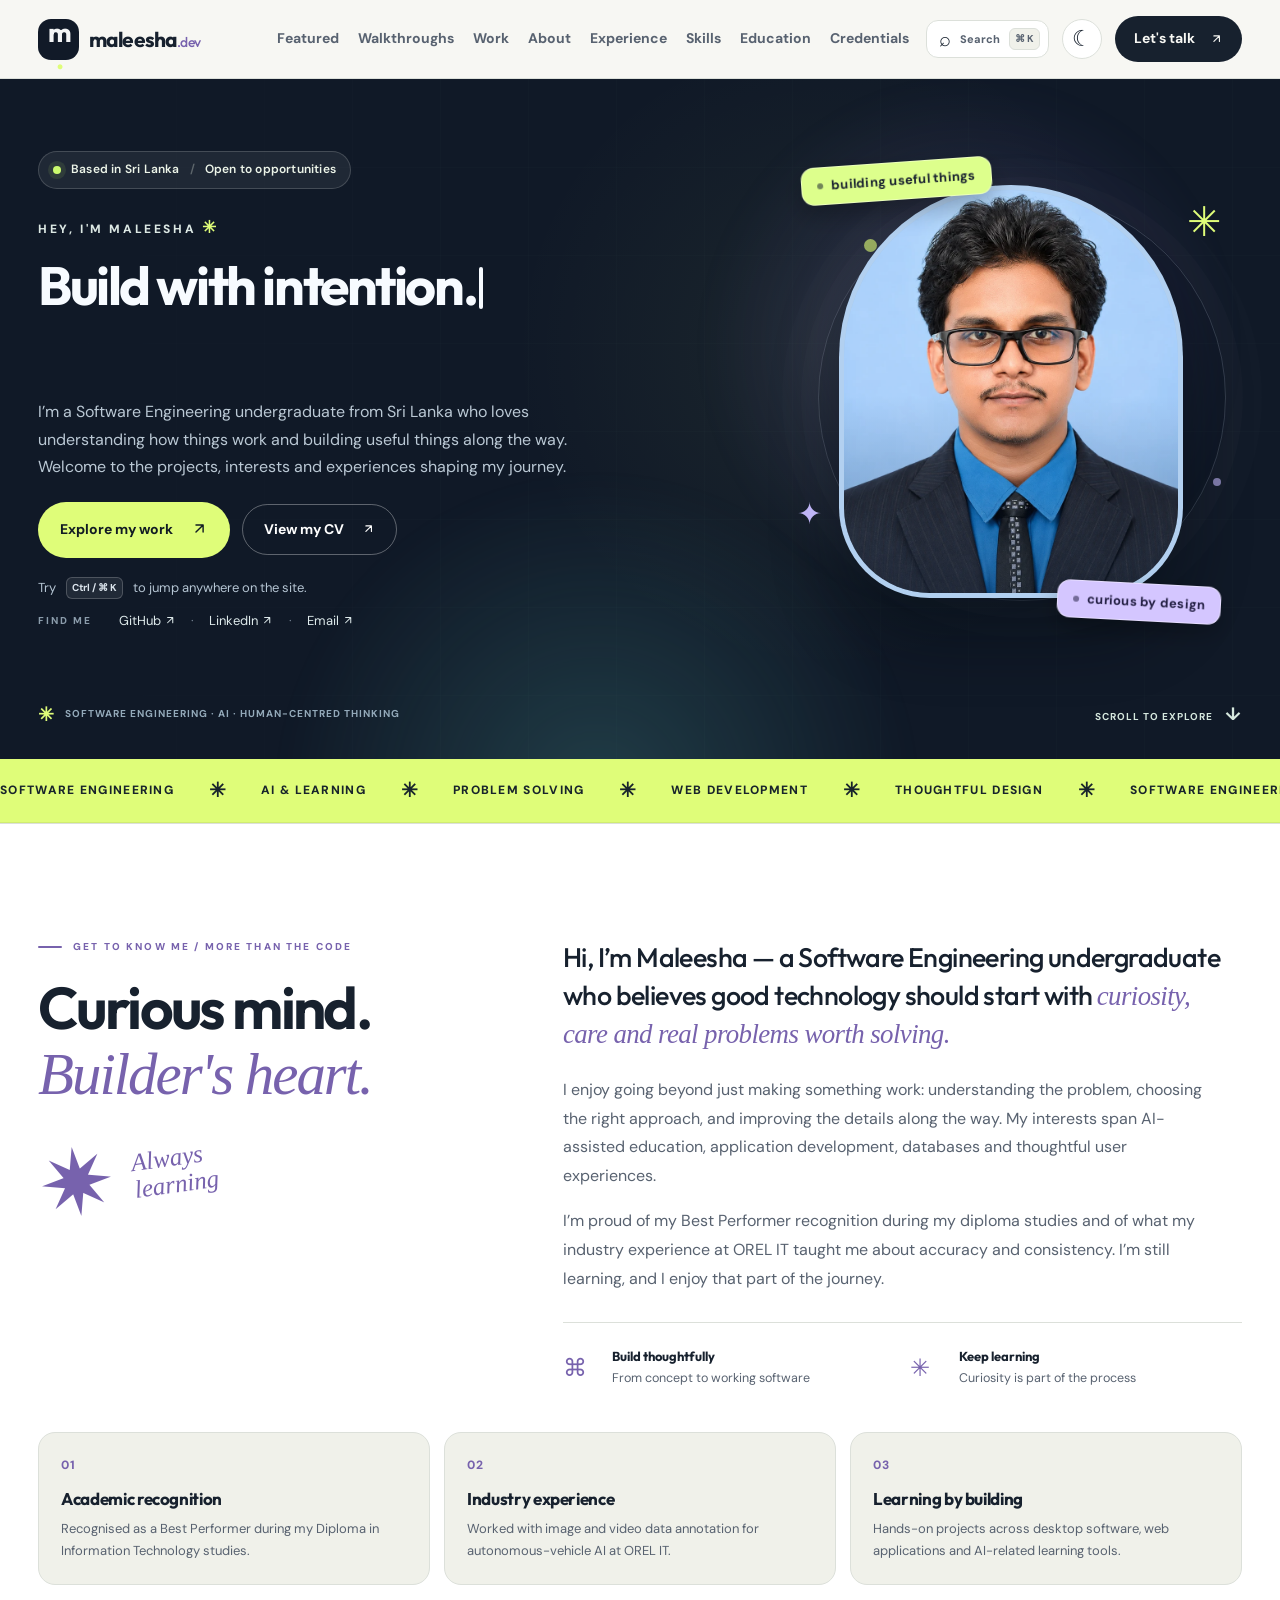
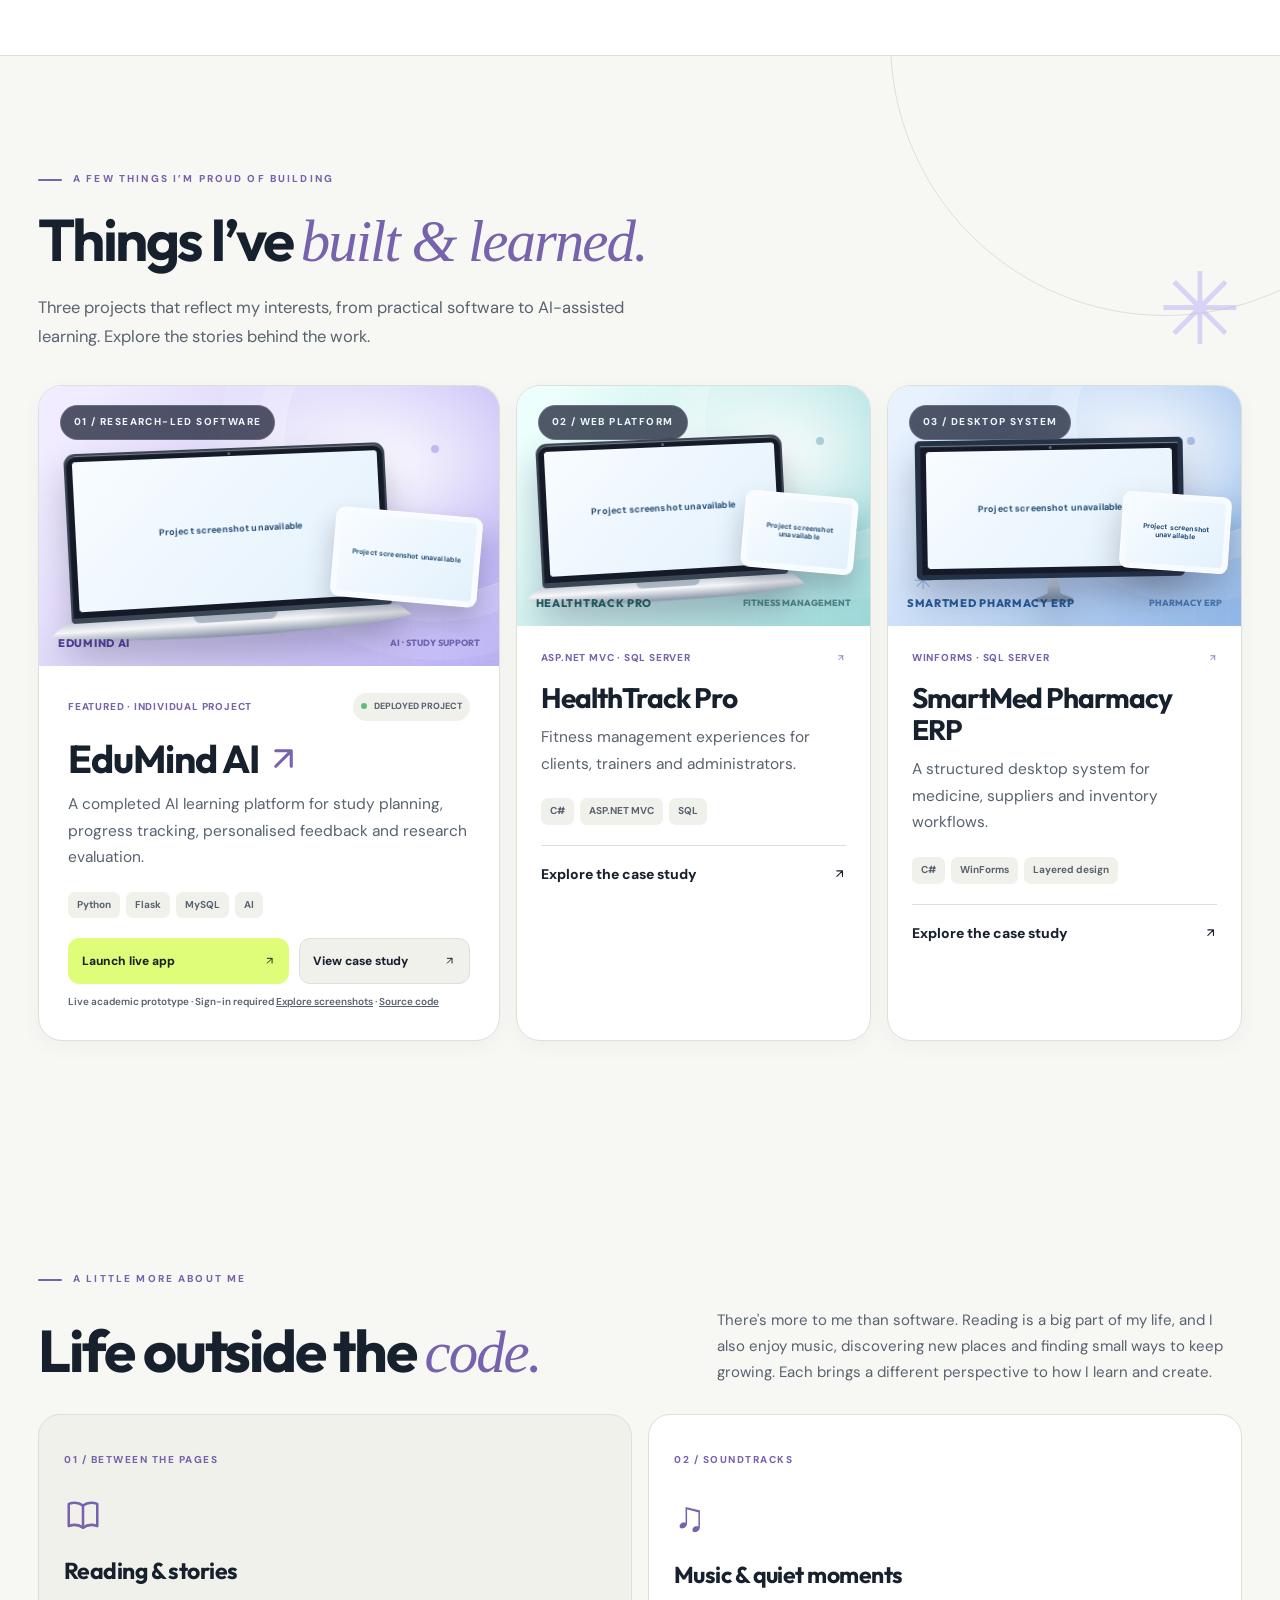
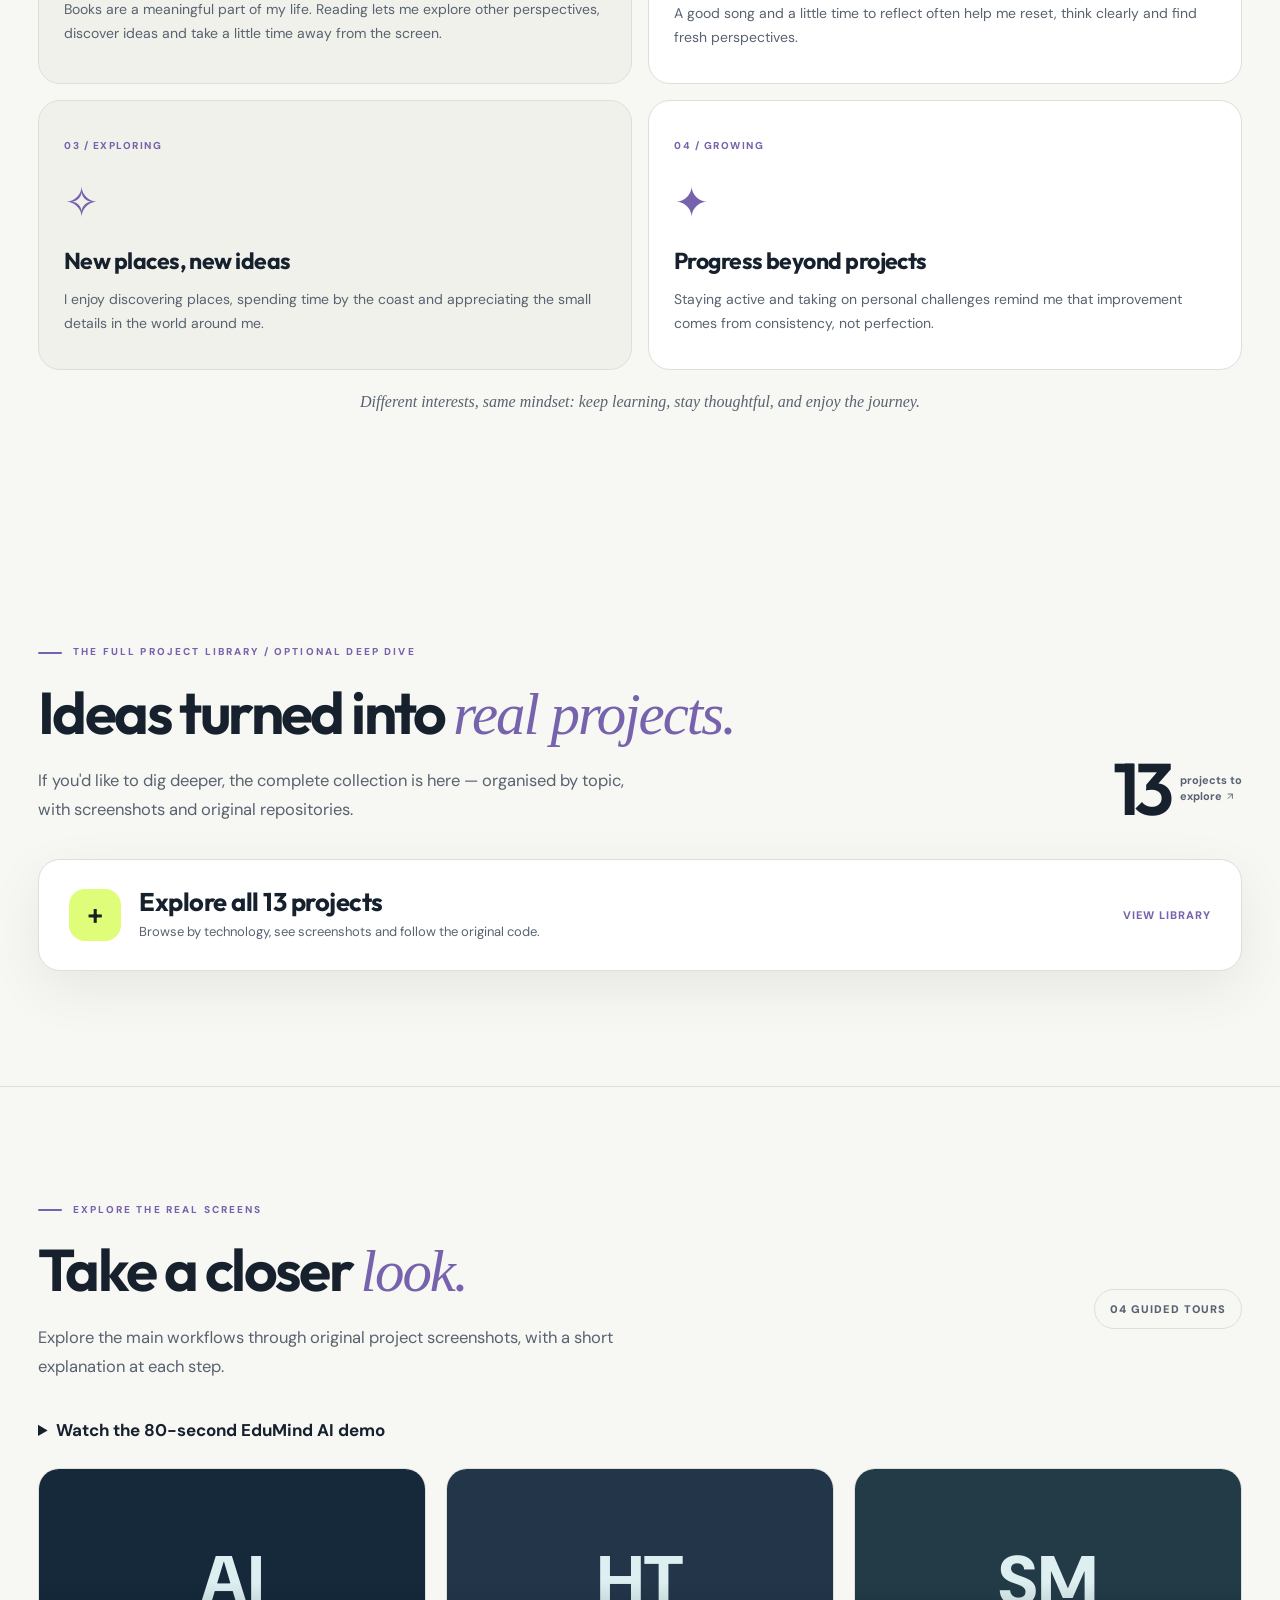
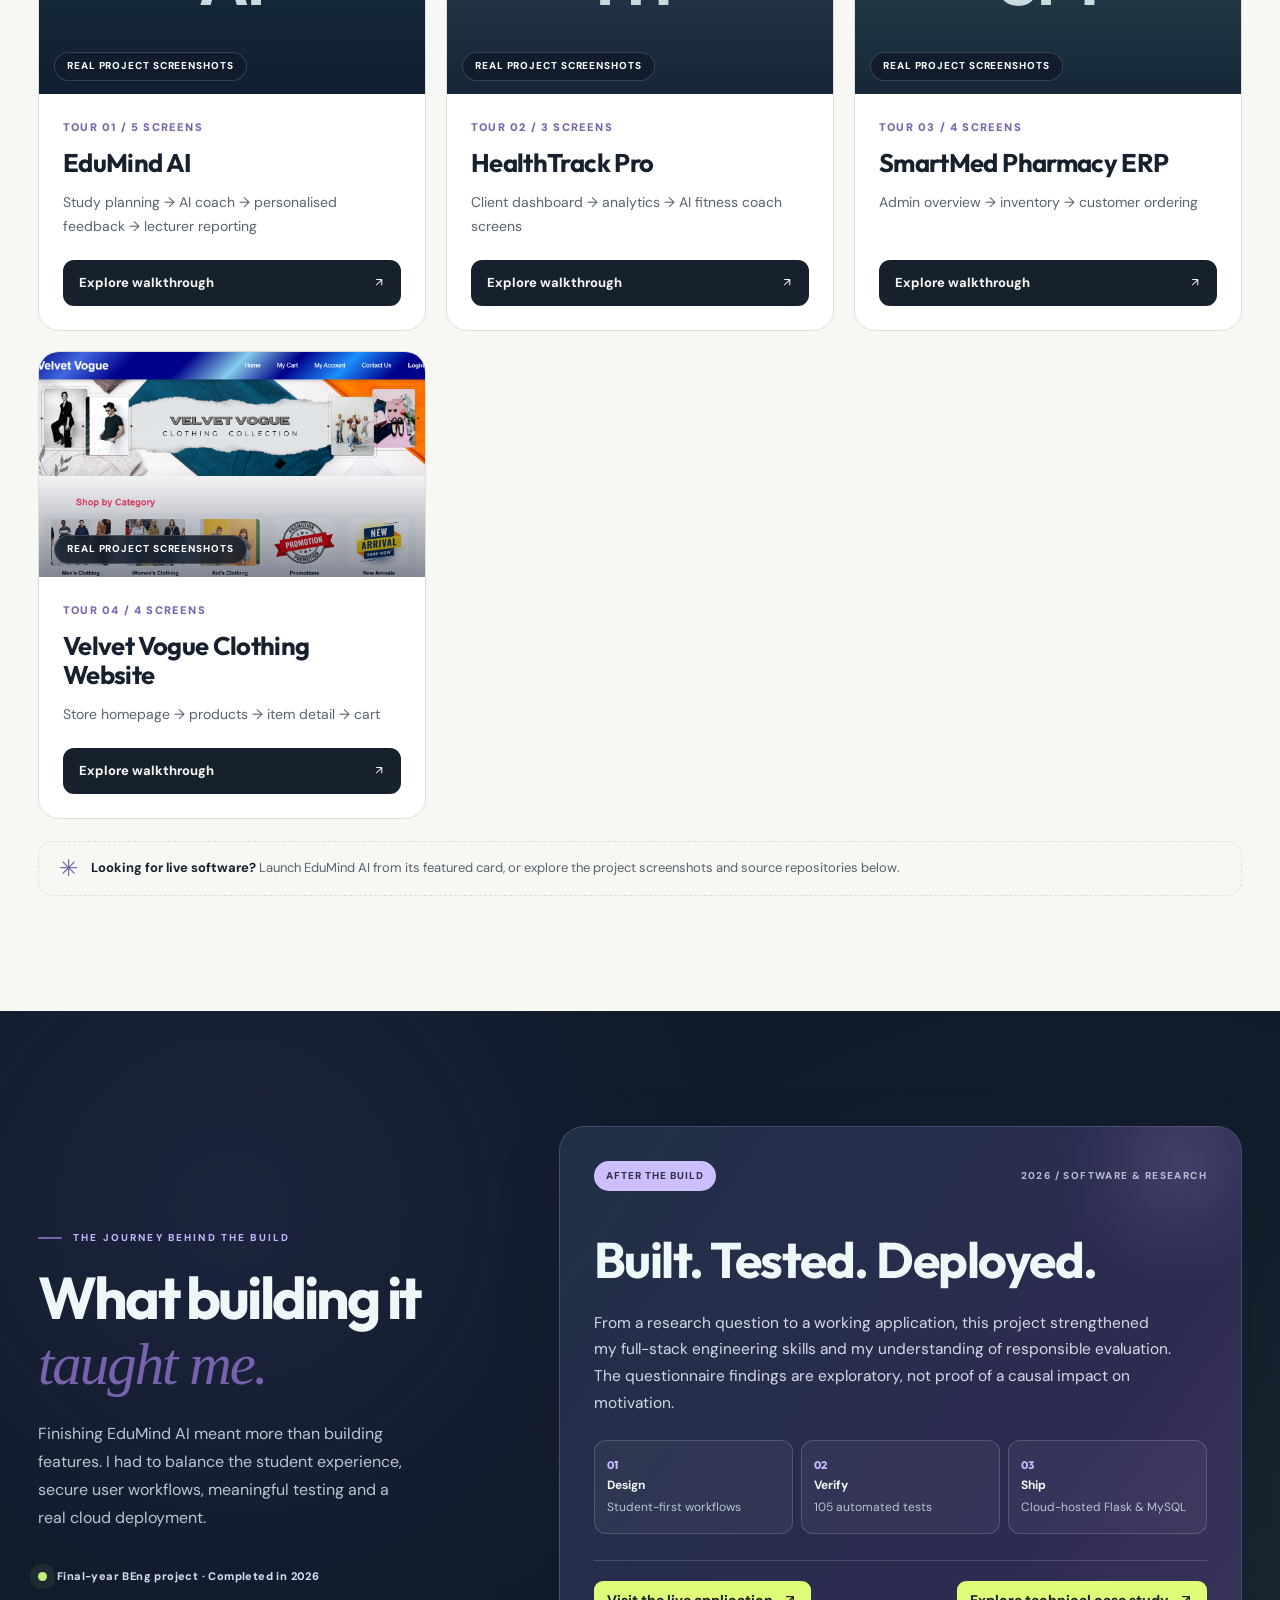
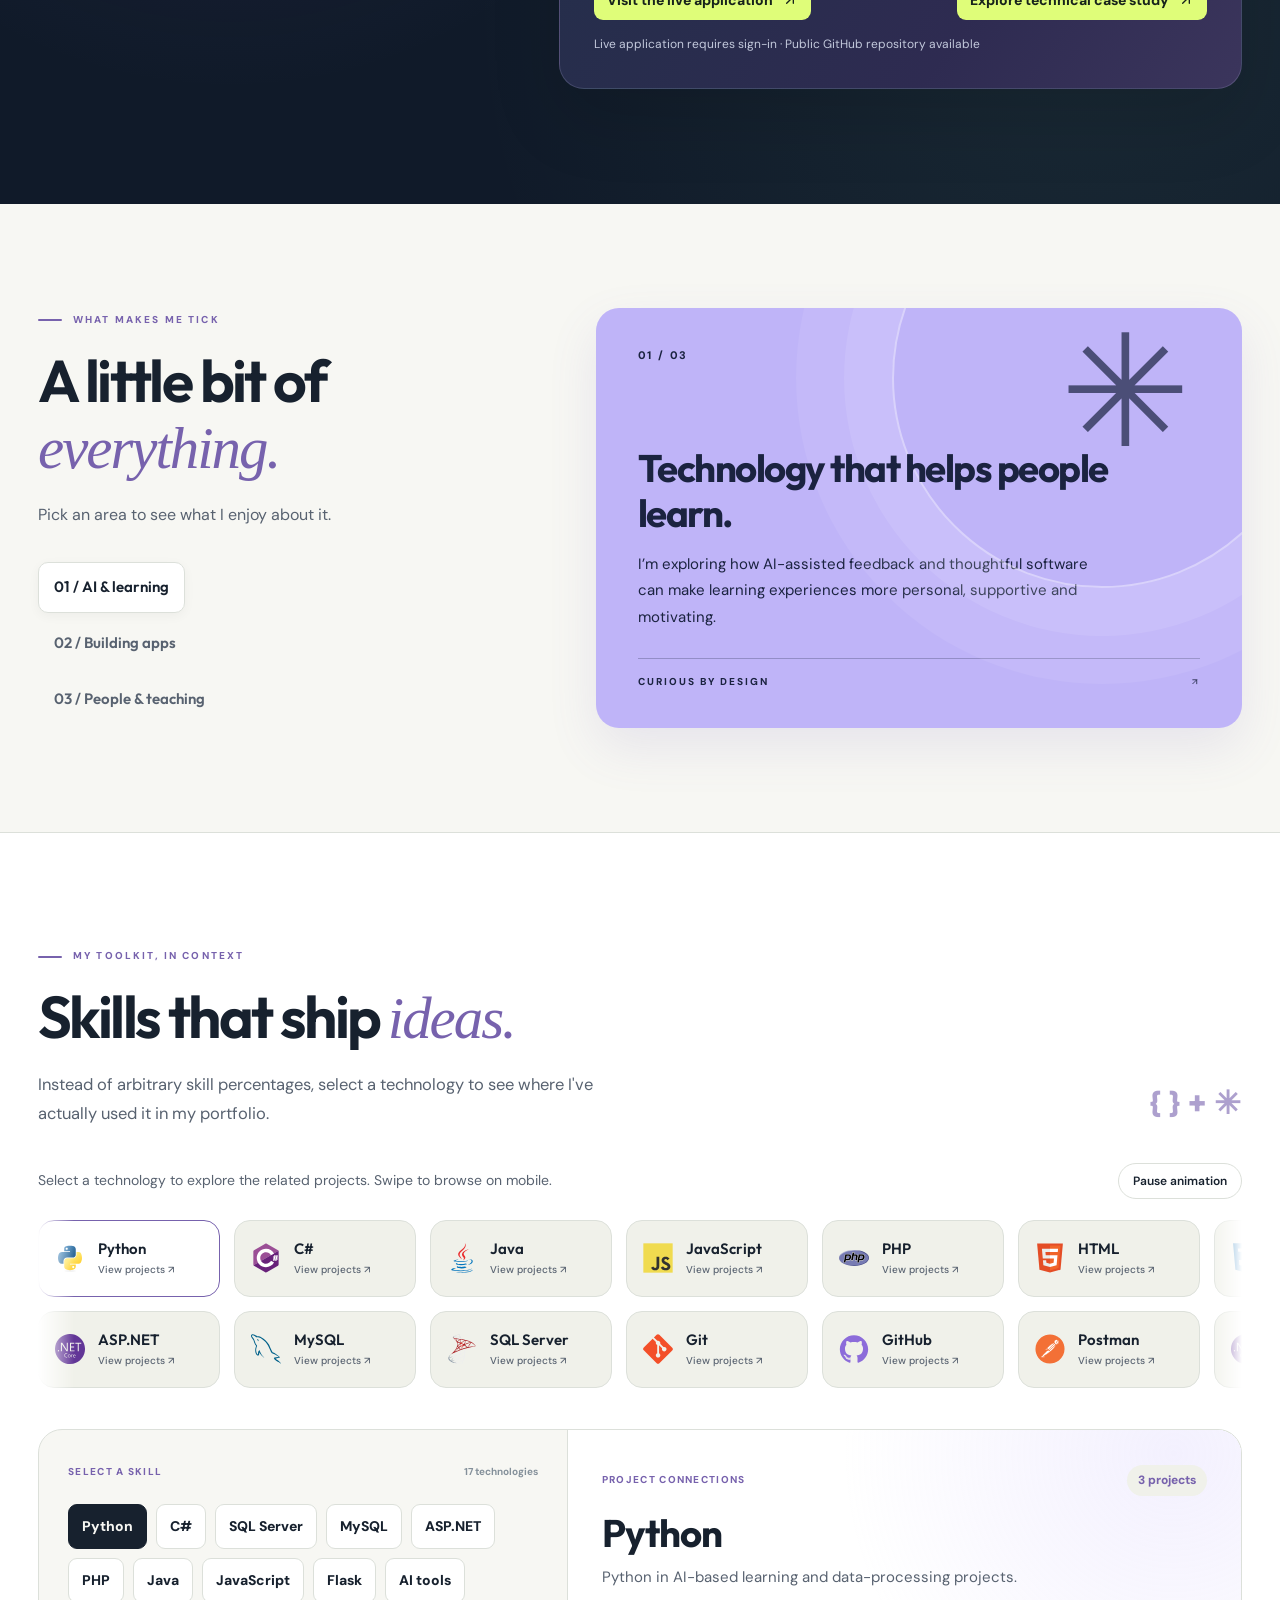
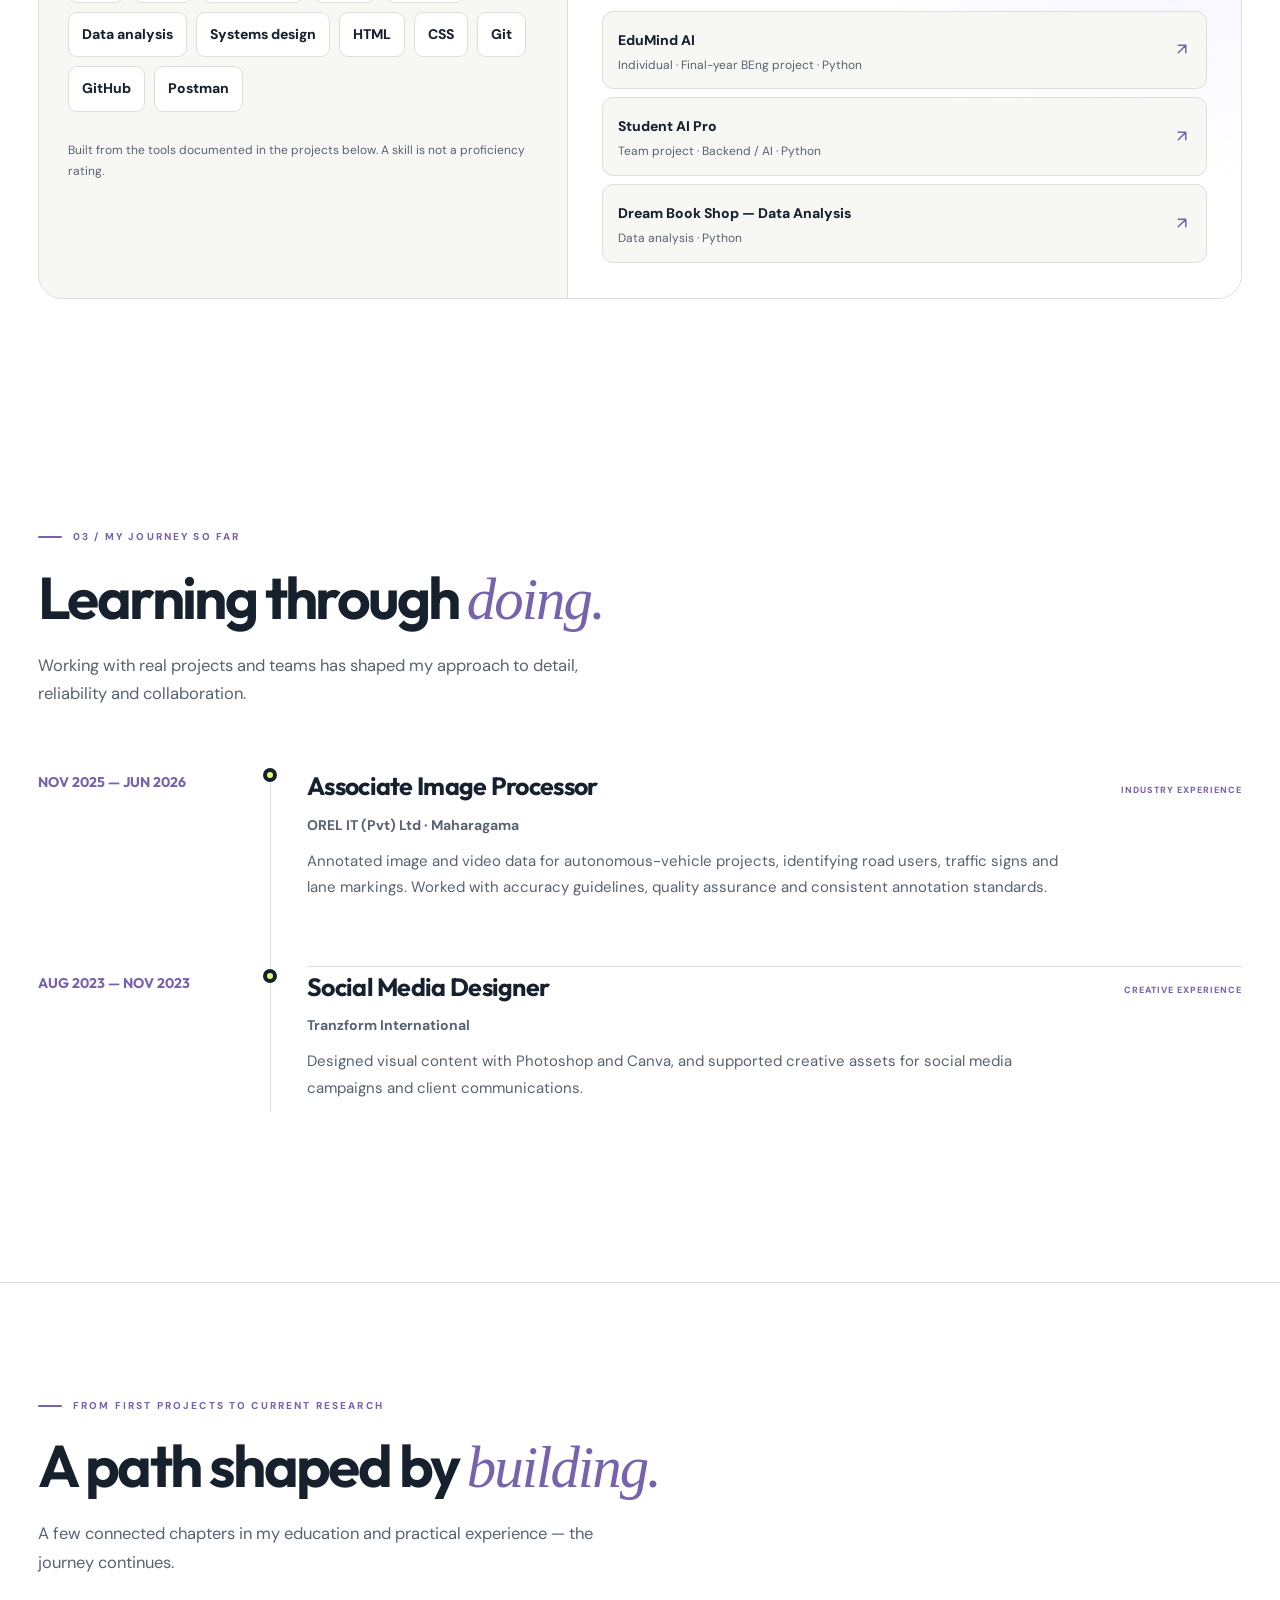
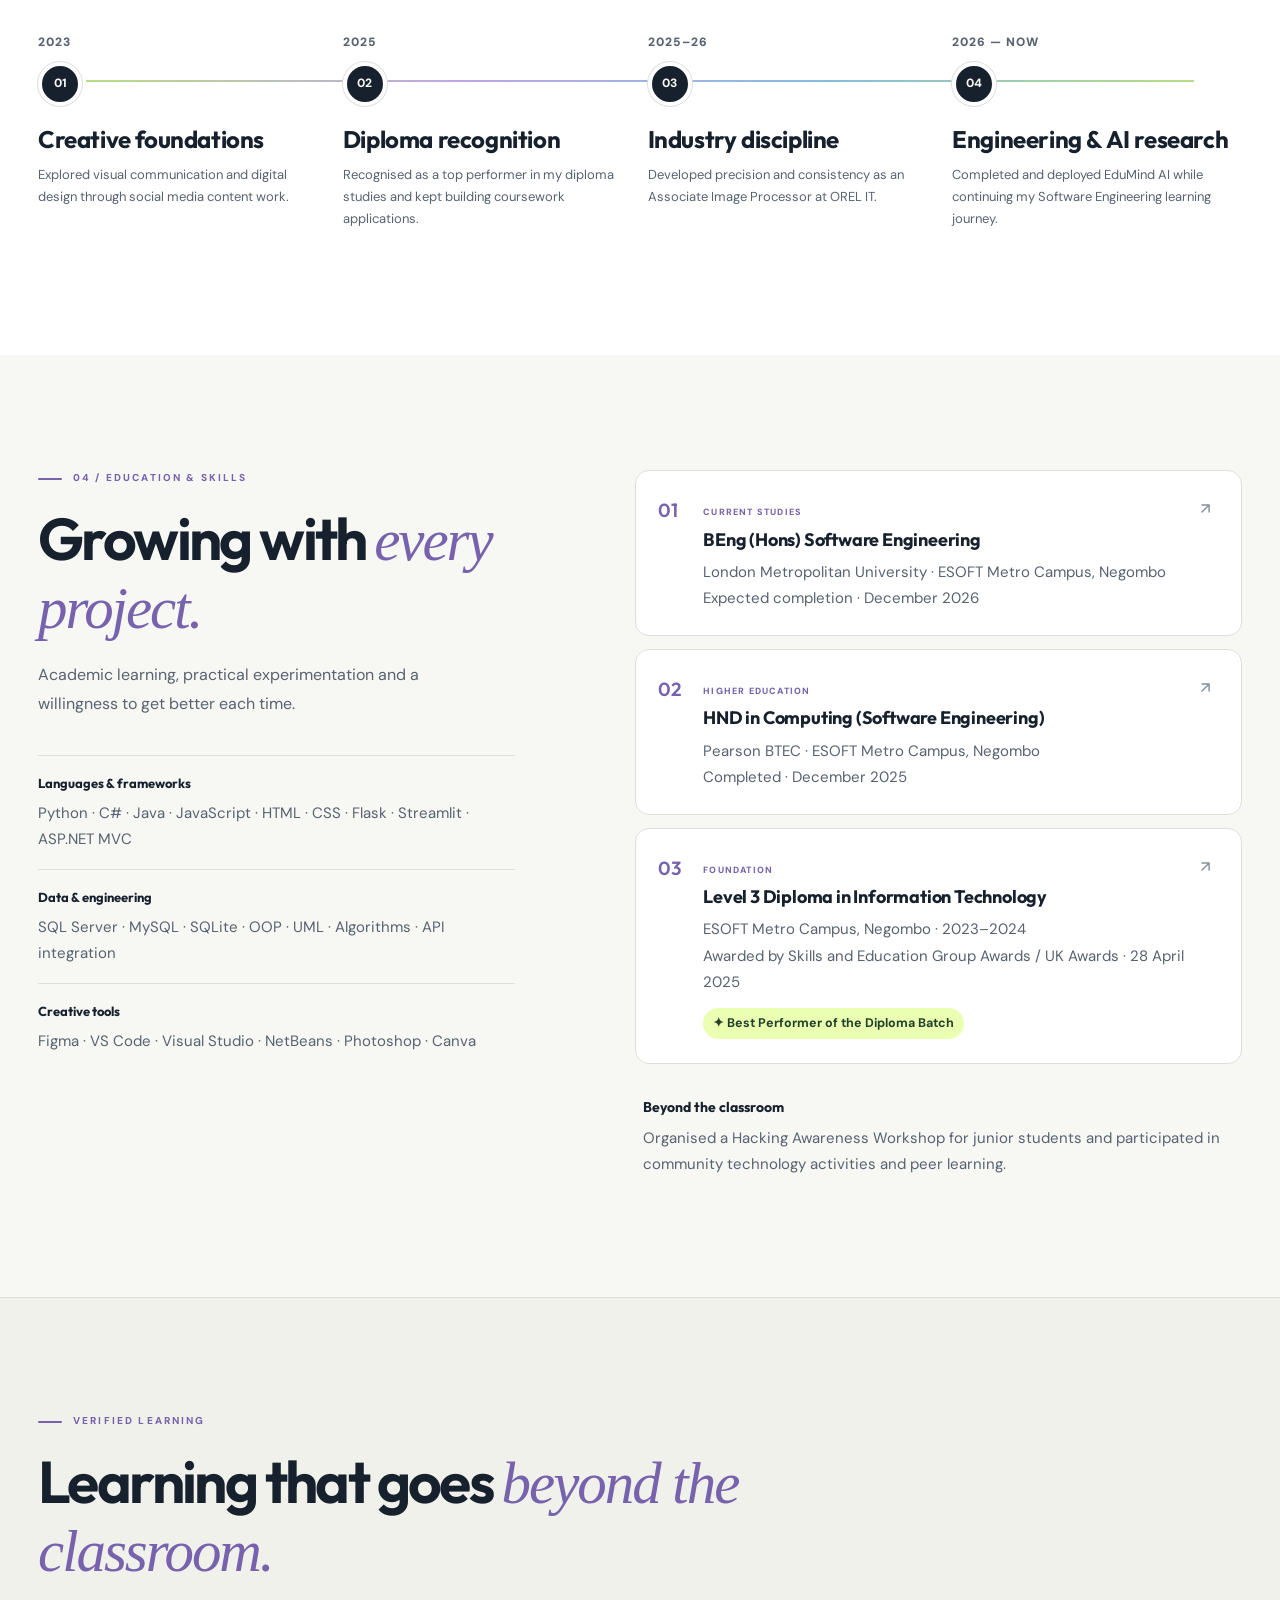
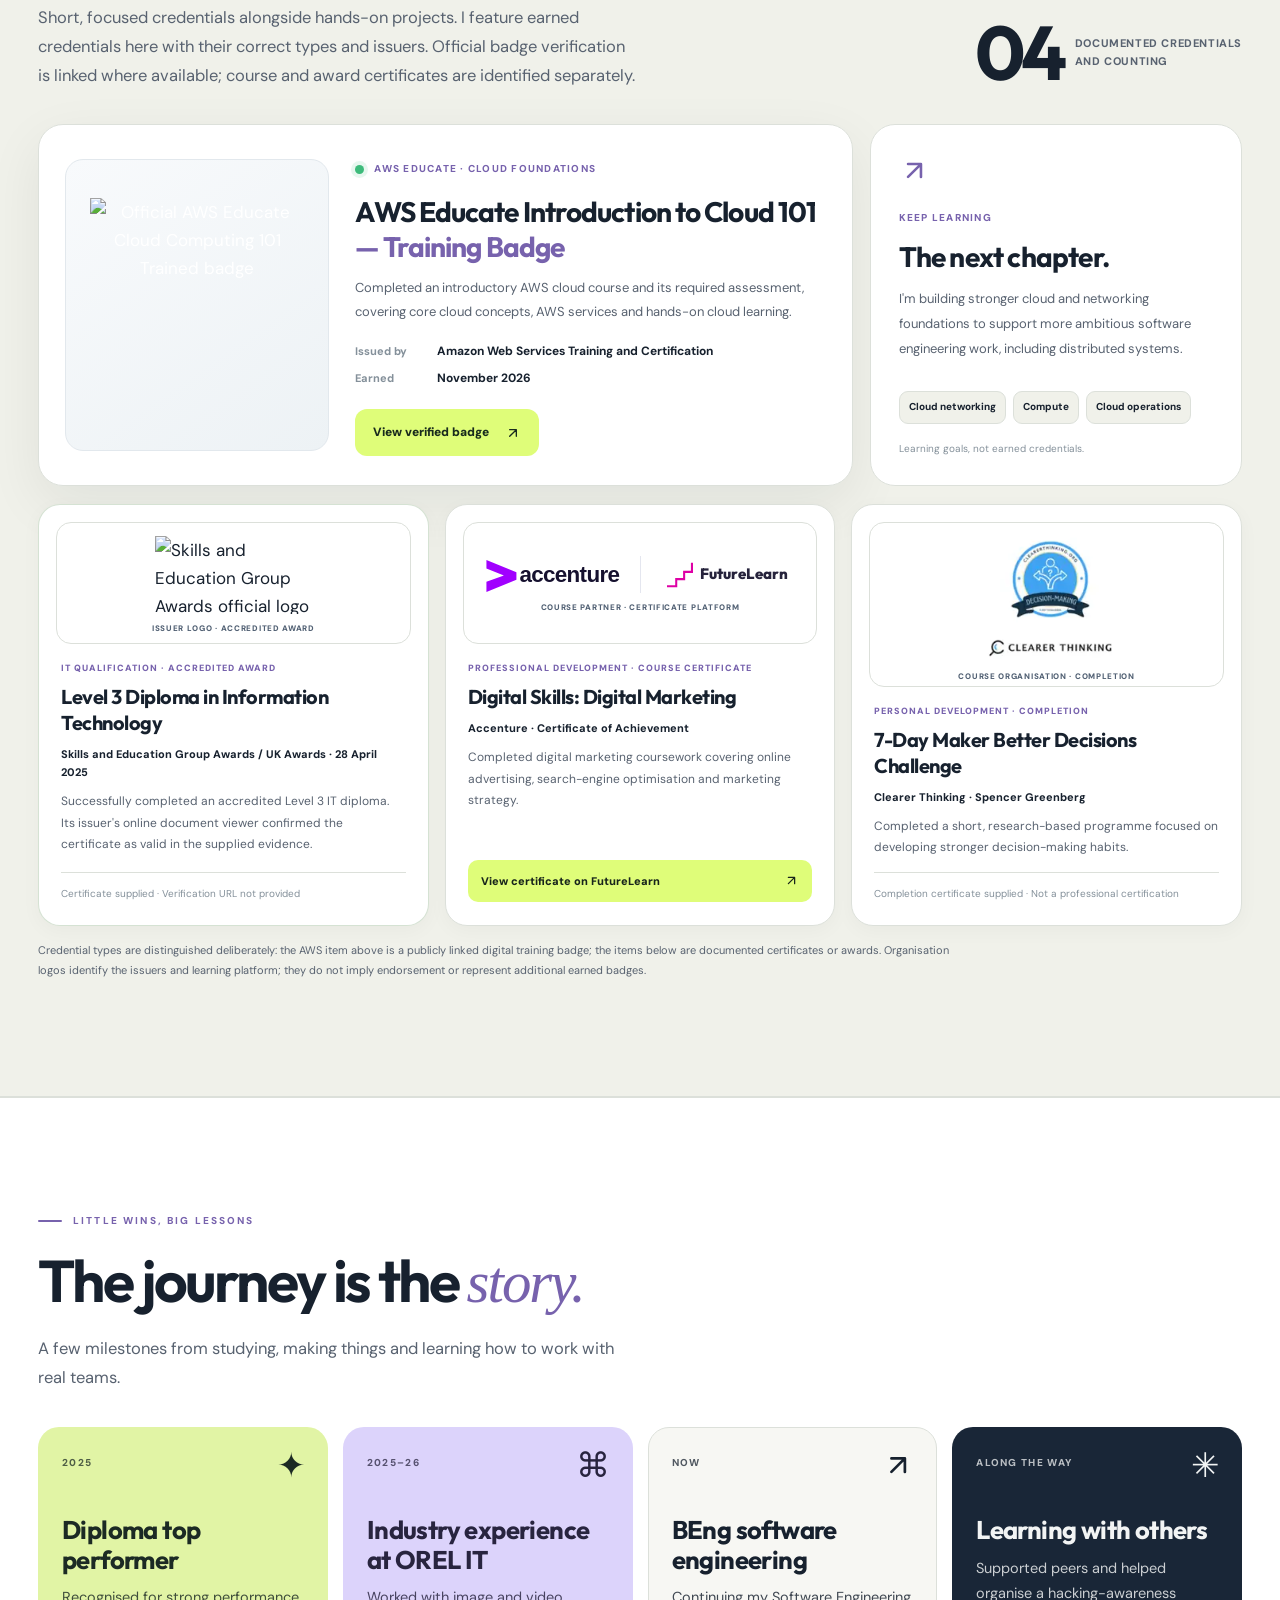
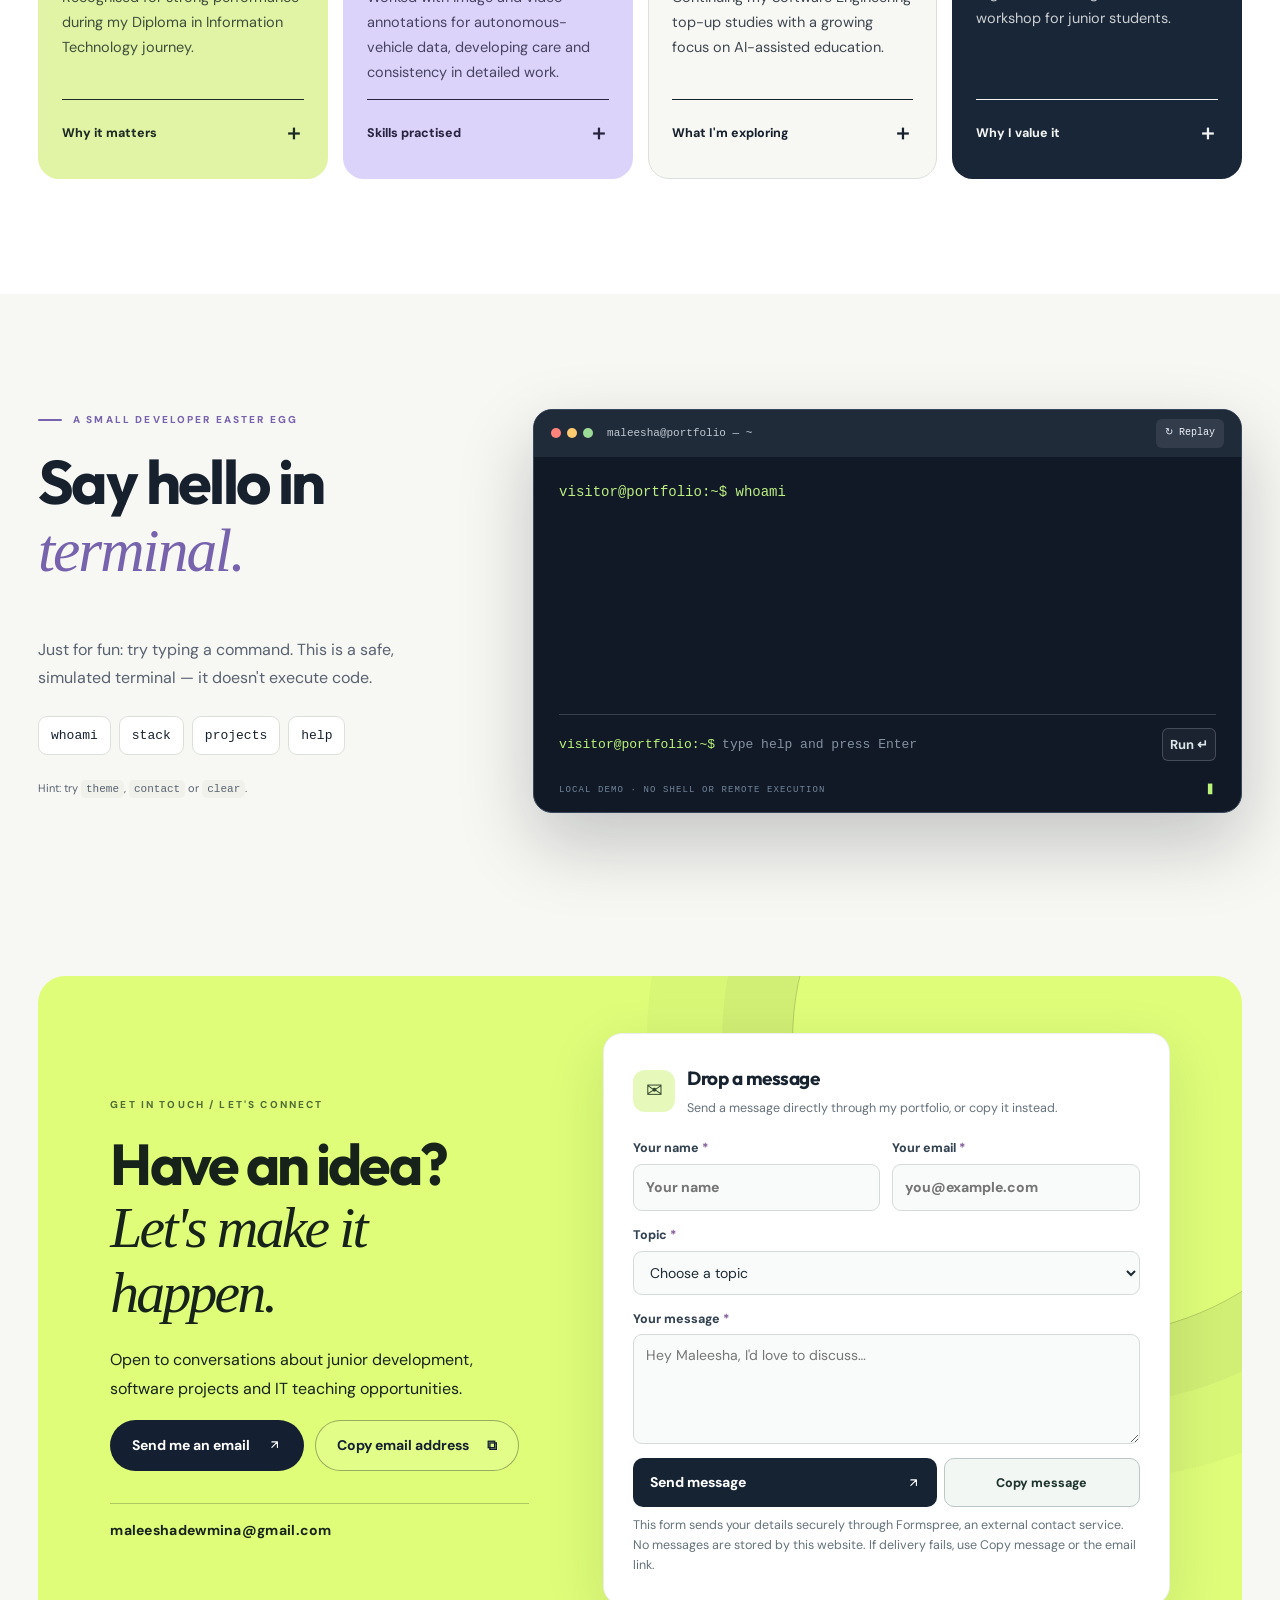
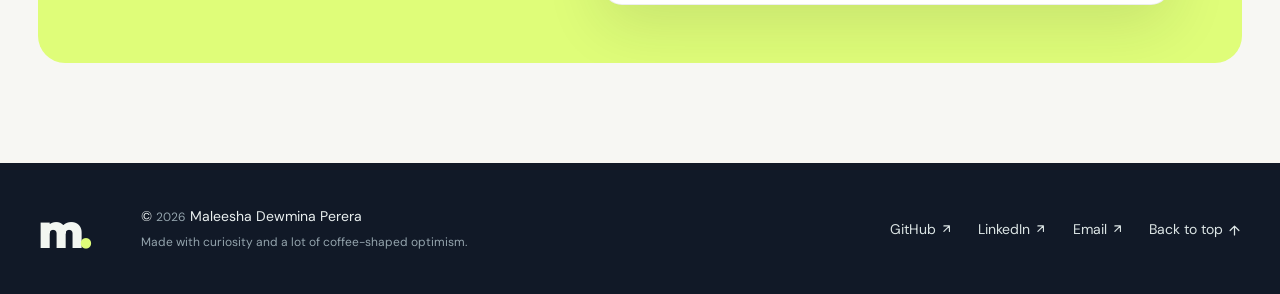
==== commit 055ac722: "Refresh mobile technology styles" ====
--- a/index.html
+++ b/index.html
@@ -51,7 +51,7 @@
   <link rel="stylesheet" href="typing-and-readability.css">
   <link rel="stylesheet" href="portfolio-v3.css">
   <link rel="stylesheet" href="mobile-polish-v3.1.css">
-  <link rel="stylesheet" href="personal-v4.css?v=4-14">
+  <link rel="stylesheet" href="personal-v4.css?v=4-15">
   <link rel="stylesheet" href="project-mockups.css?v=3">
   <link rel="stylesheet" href="project-editorial-covers.css?v=2">
   <link rel="stylesheet" href="coursework-polish.css?v=1">
--- a/personal-v4.css
+++ b/personal-v4.css
@@ -668,7 +668,7 @@
 .tech-marquee:hover .tech-track, .tech-marquee:focus-within .tech-track, .tech-marquee.is-paused .tech-track { animation-play-state:paused; }
 #skills-results { scroll-margin-top:110px; }
 @keyframes technology-scroll { to { transform:translateX(-33.333333%); } }
-@media (hover:none), (prefers-reduced-motion:reduce) {
+@media (max-width:600px), (hover:none), (prefers-reduced-motion:reduce) {
   .tech-track { animation:none; }
   .tech-group[aria-hidden="true"] { display:none; }
   .tech-row { scrollbar-width:thin; mask-image:none; -webkit-mask-image:none; scroll-snap-type:x proximity; }
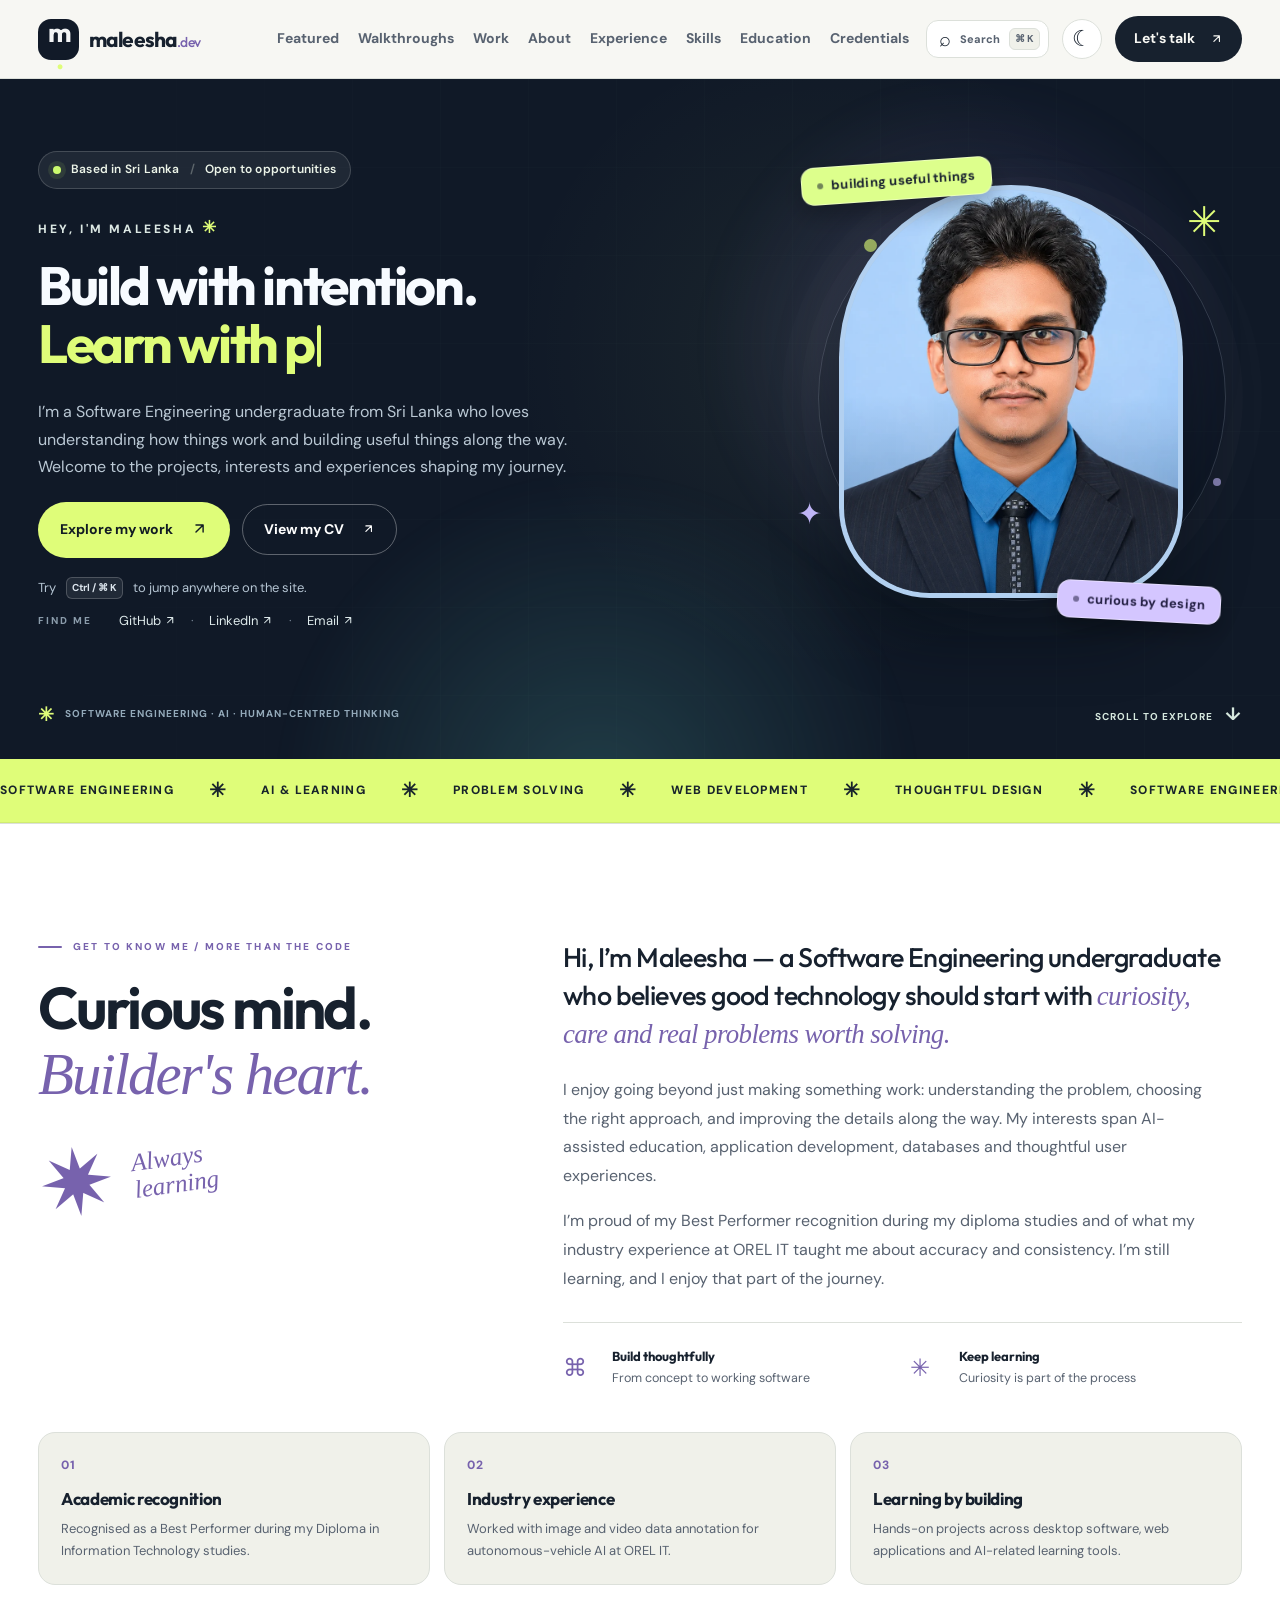
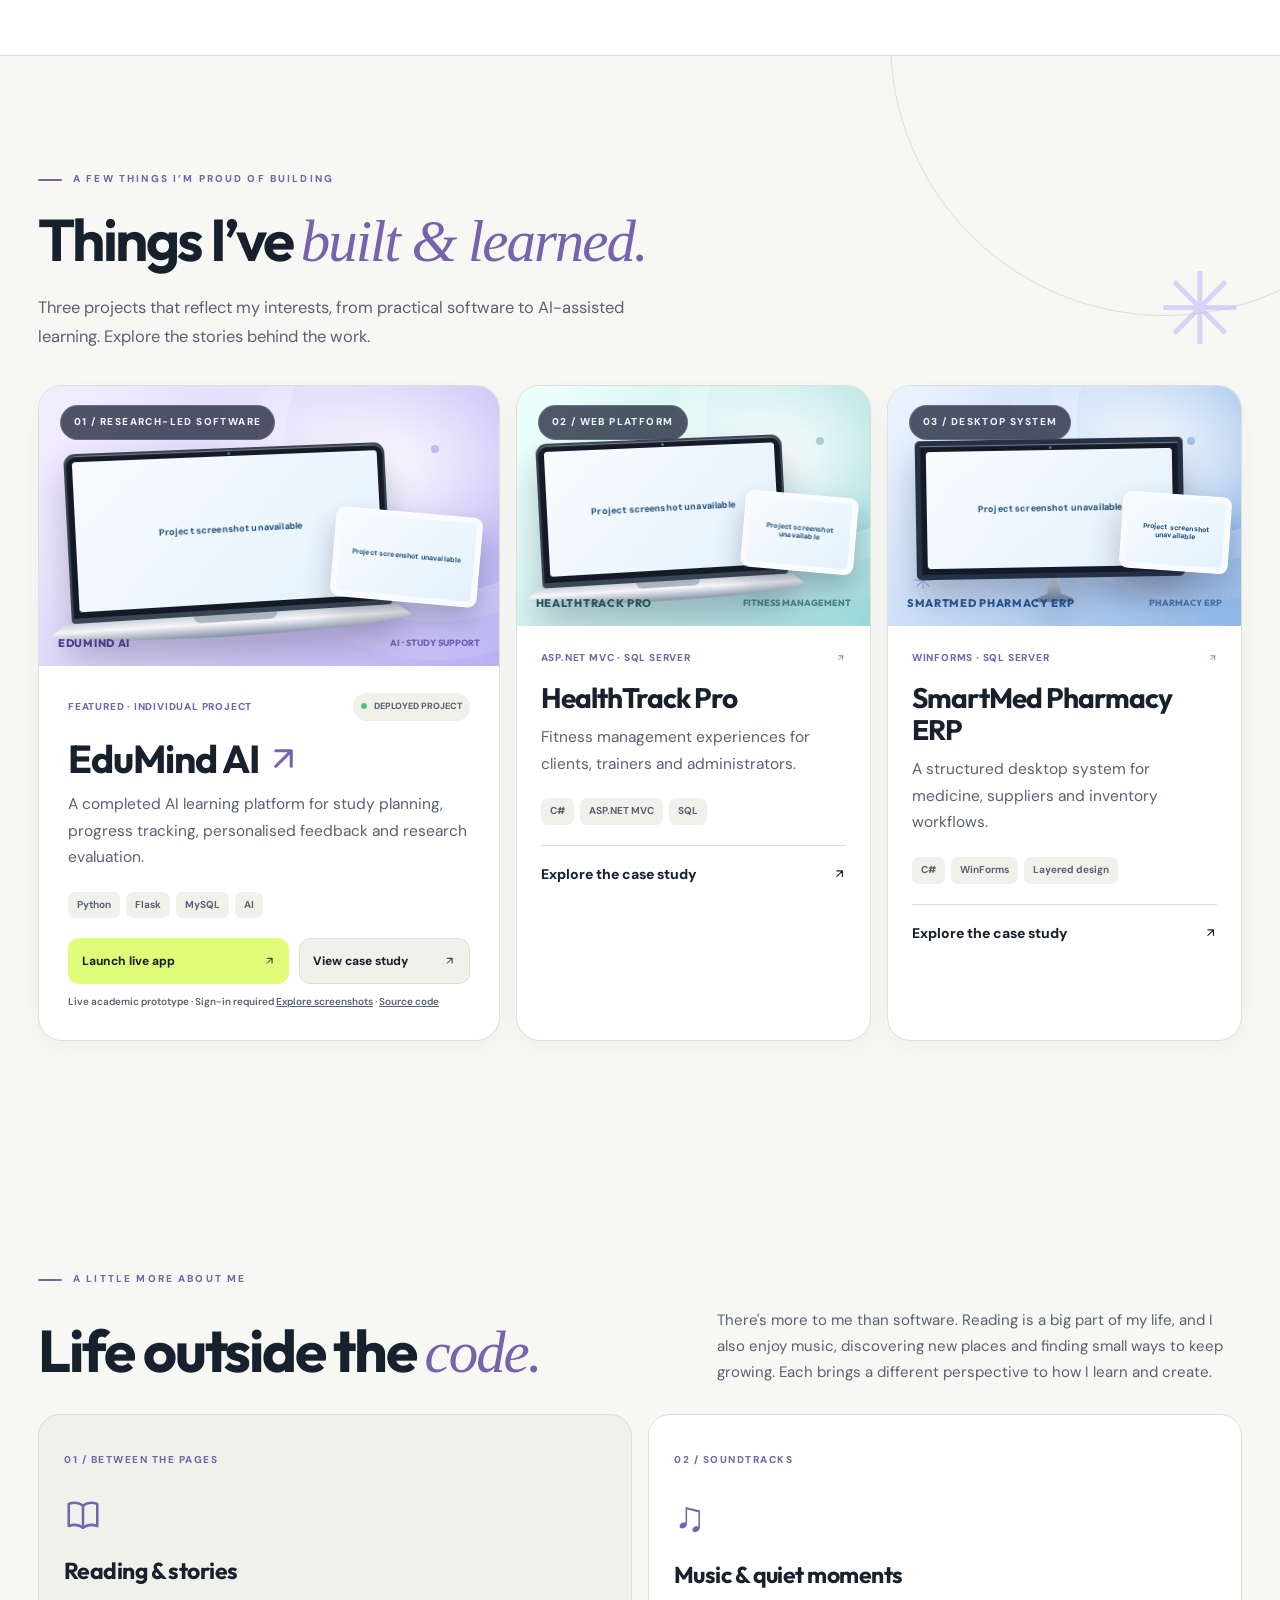
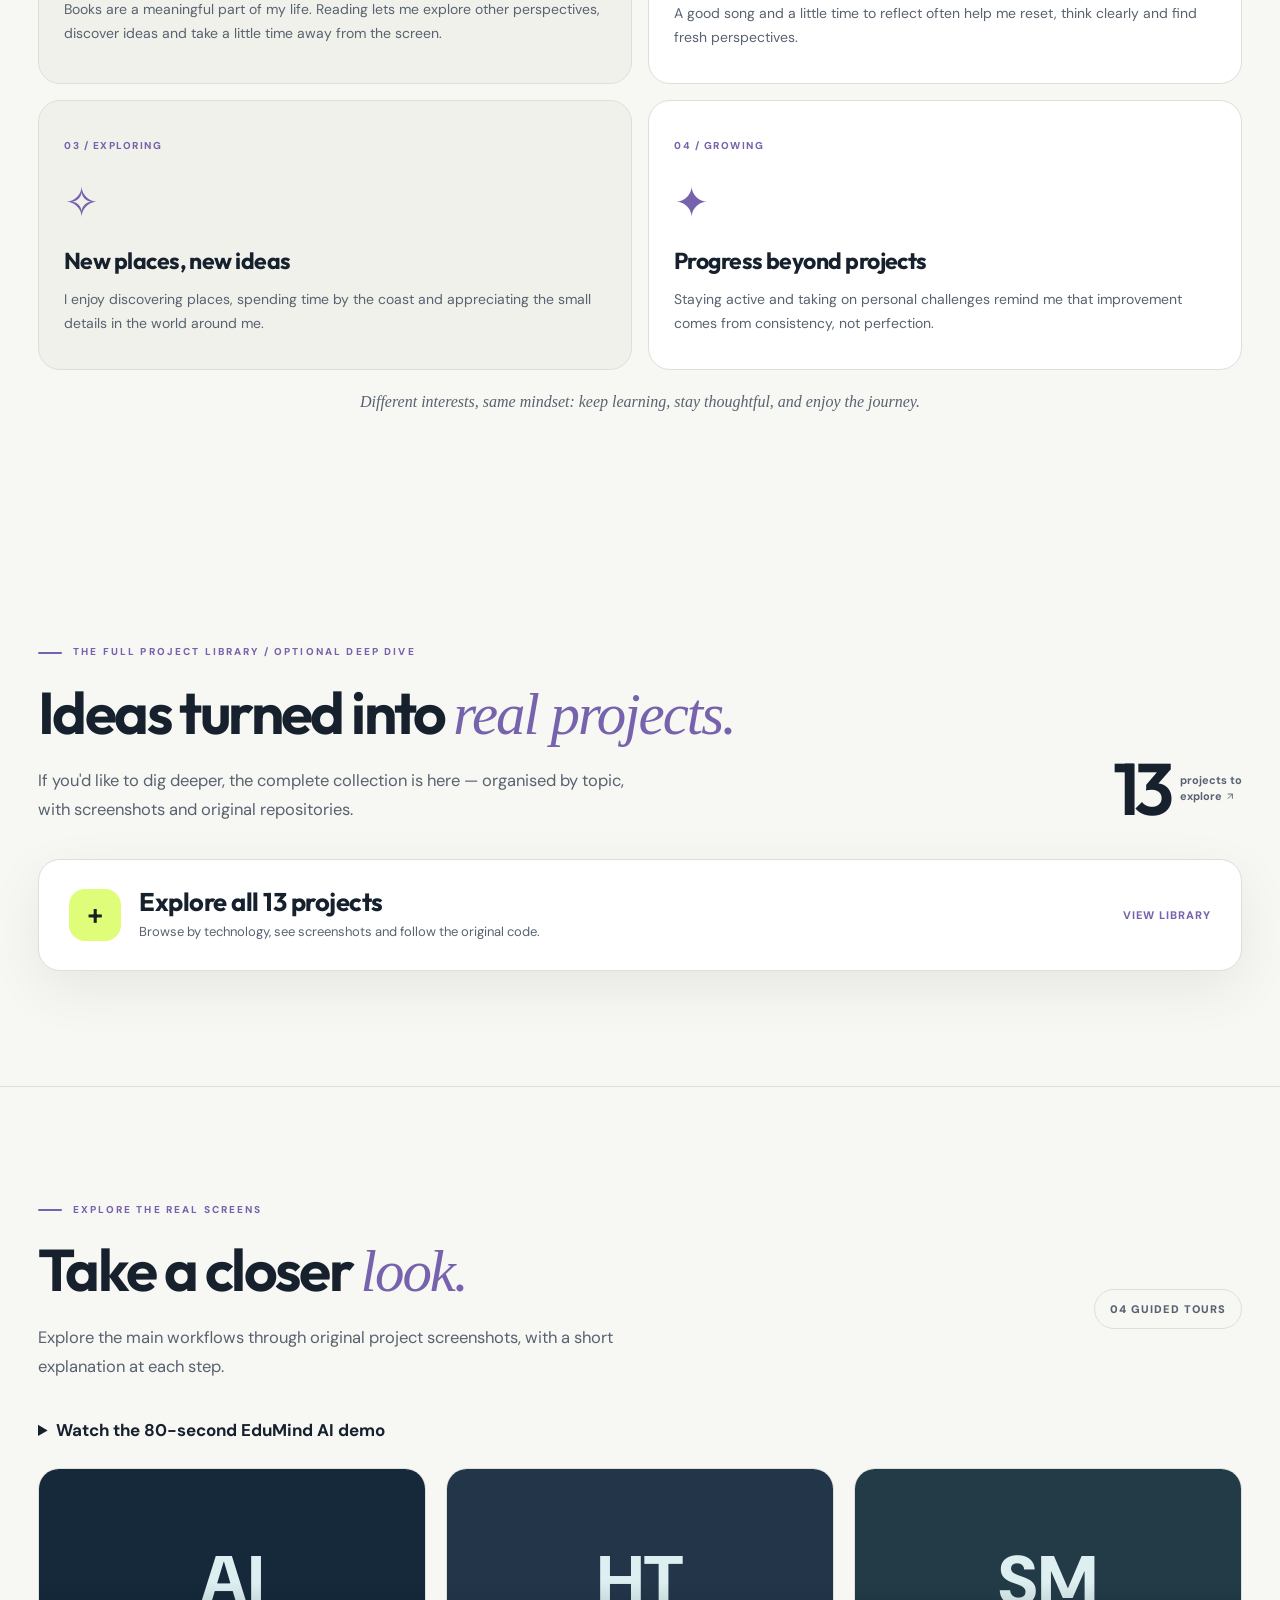
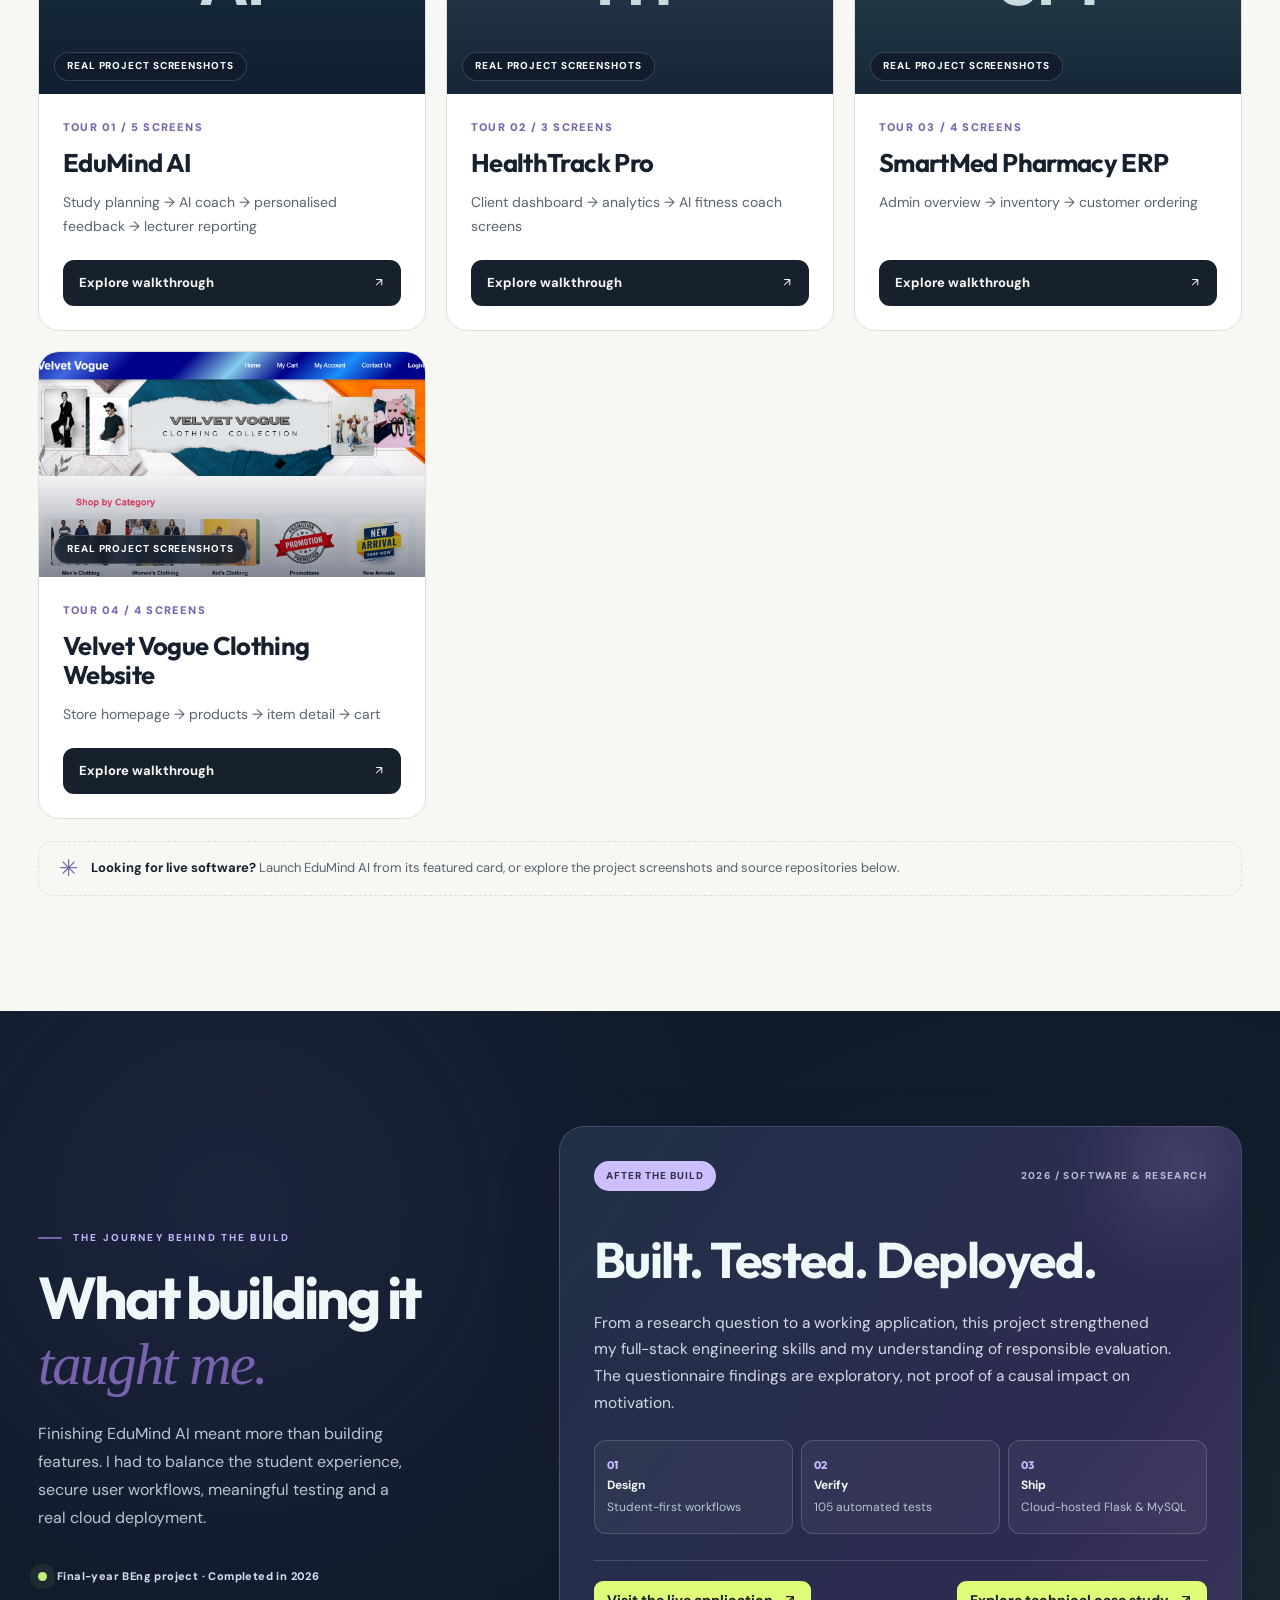
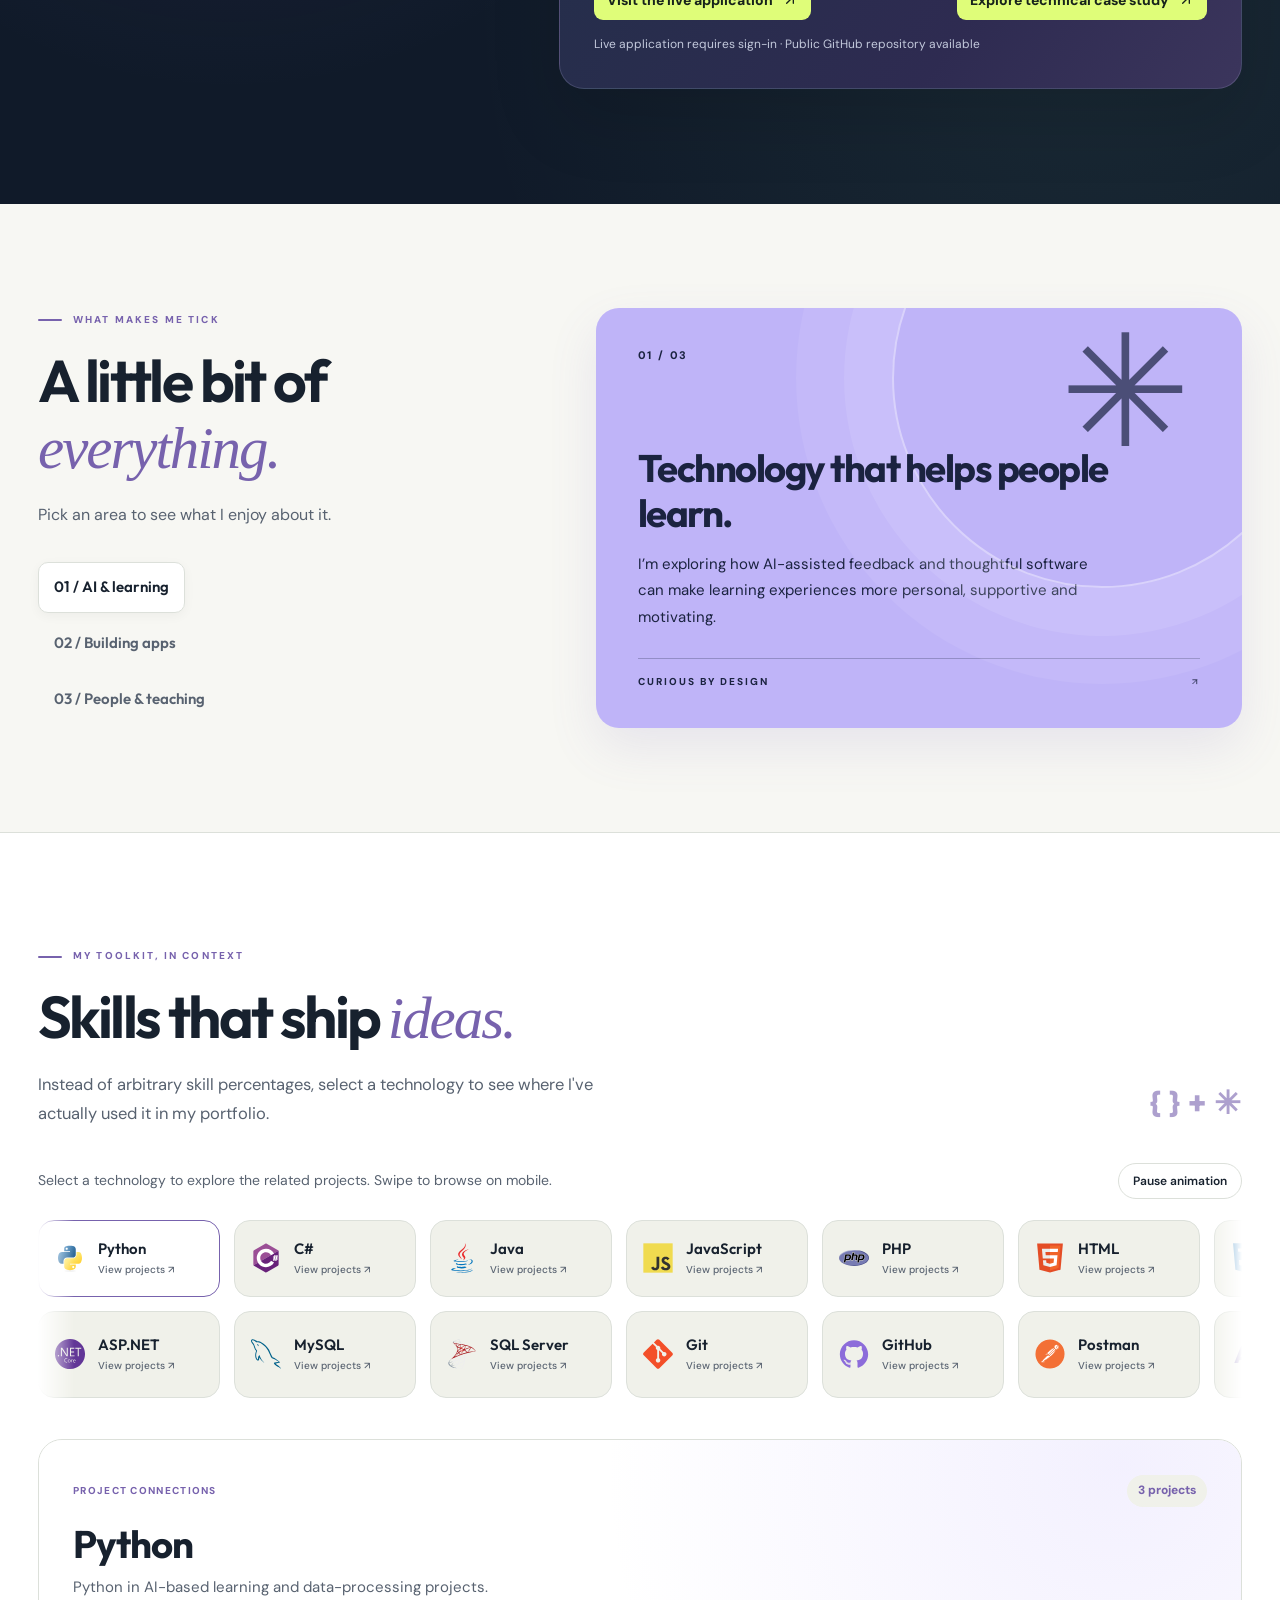
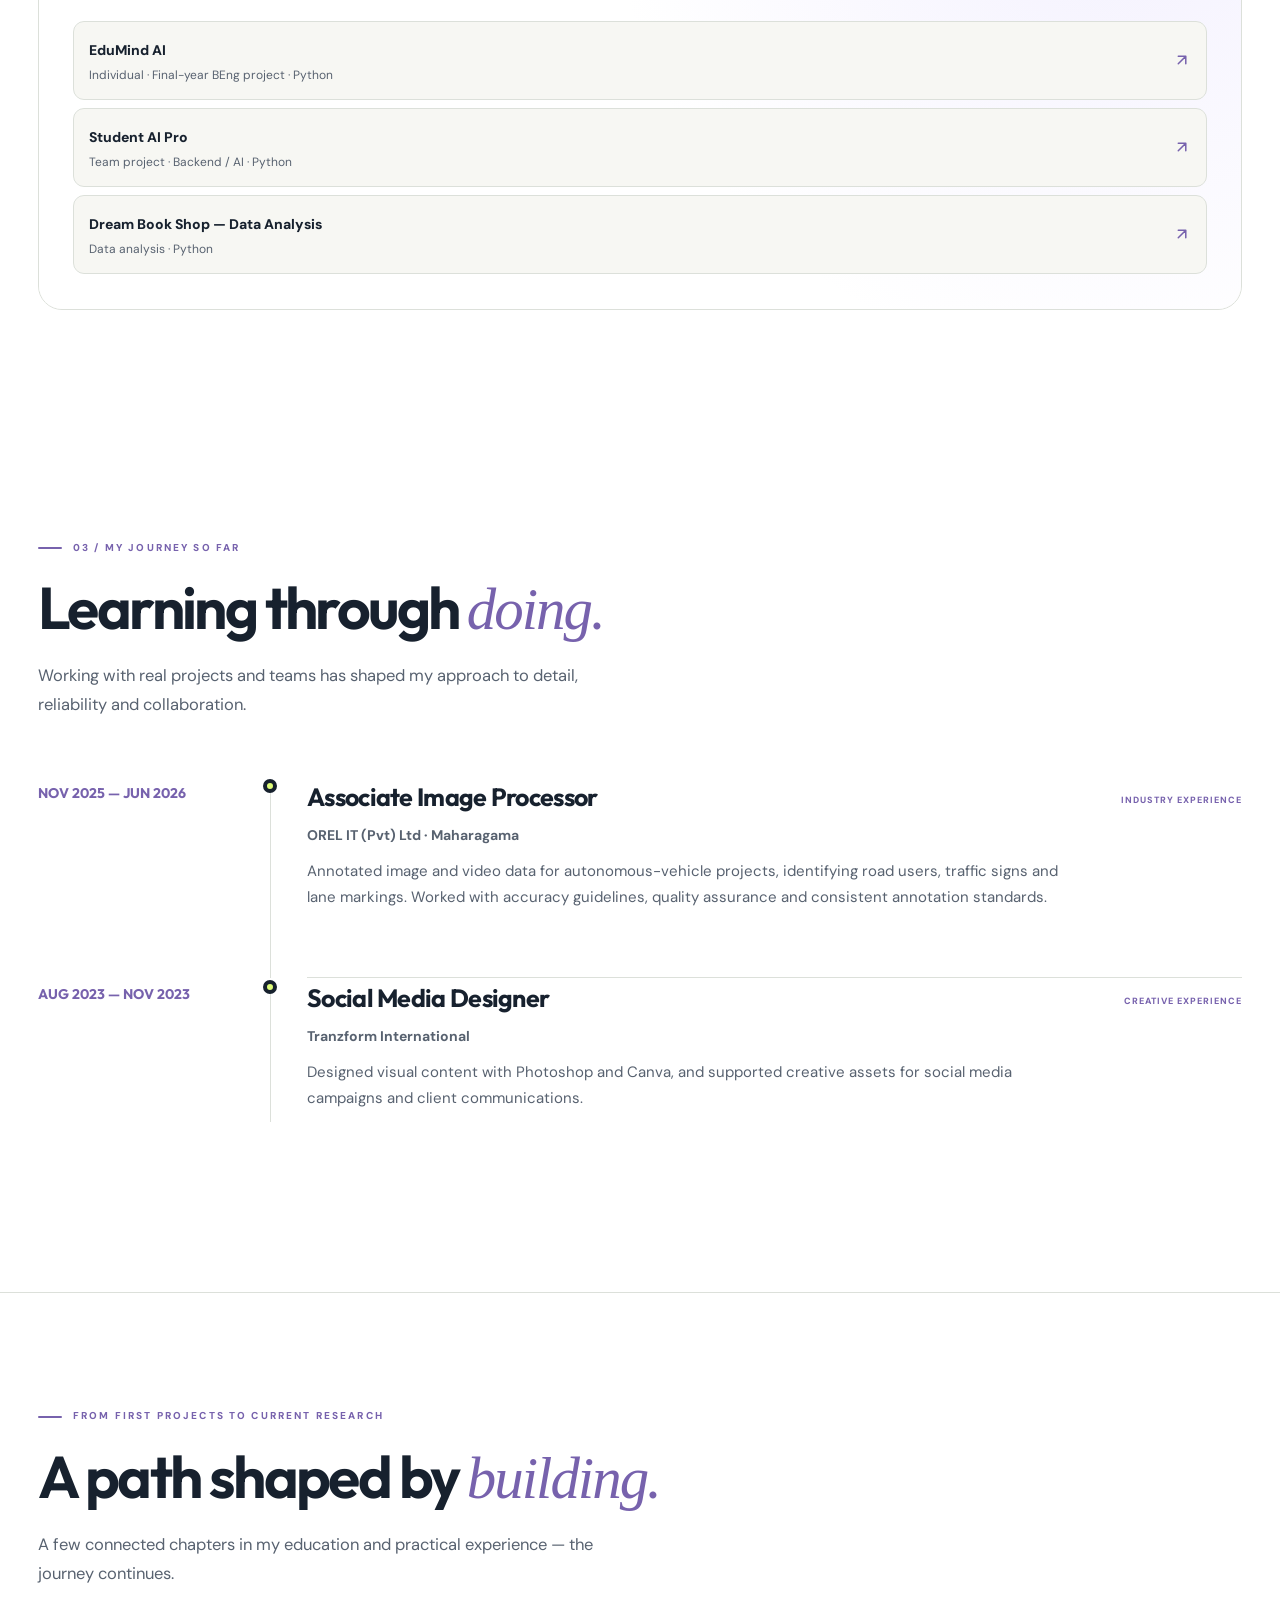
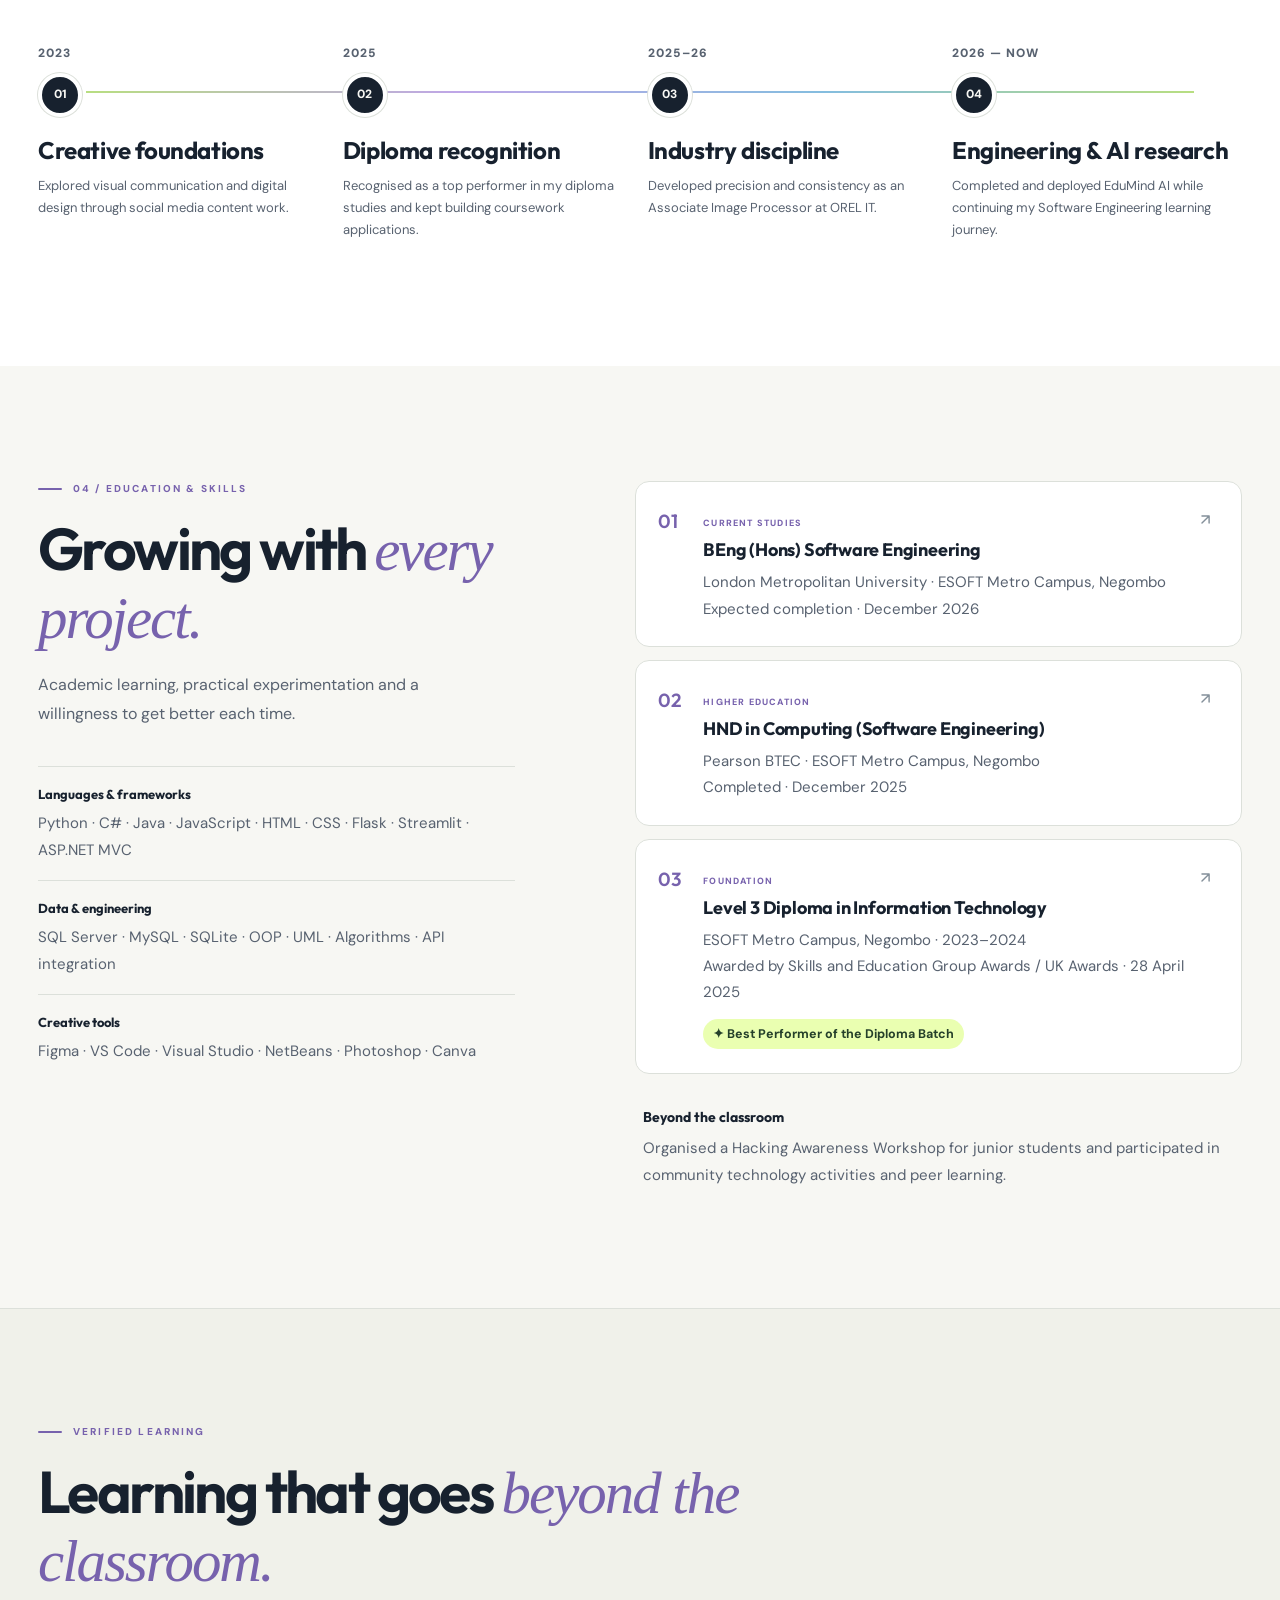
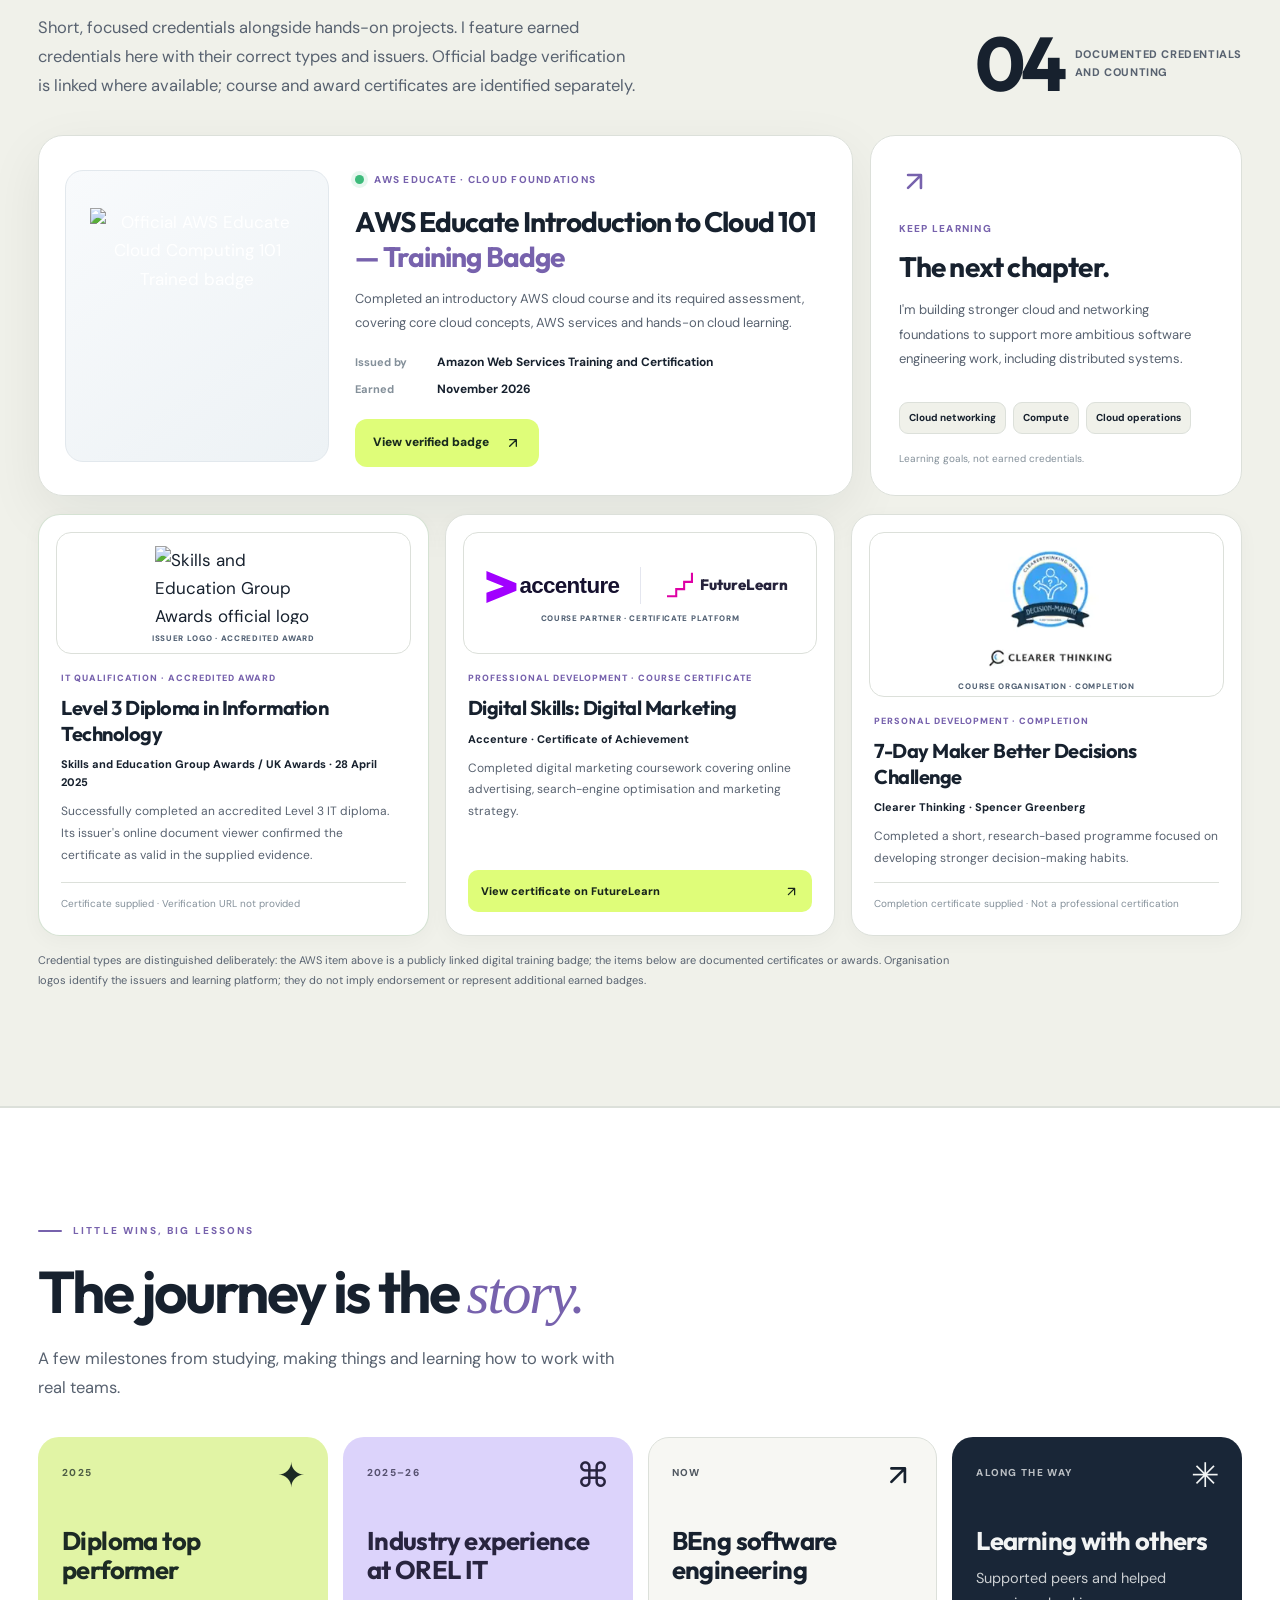
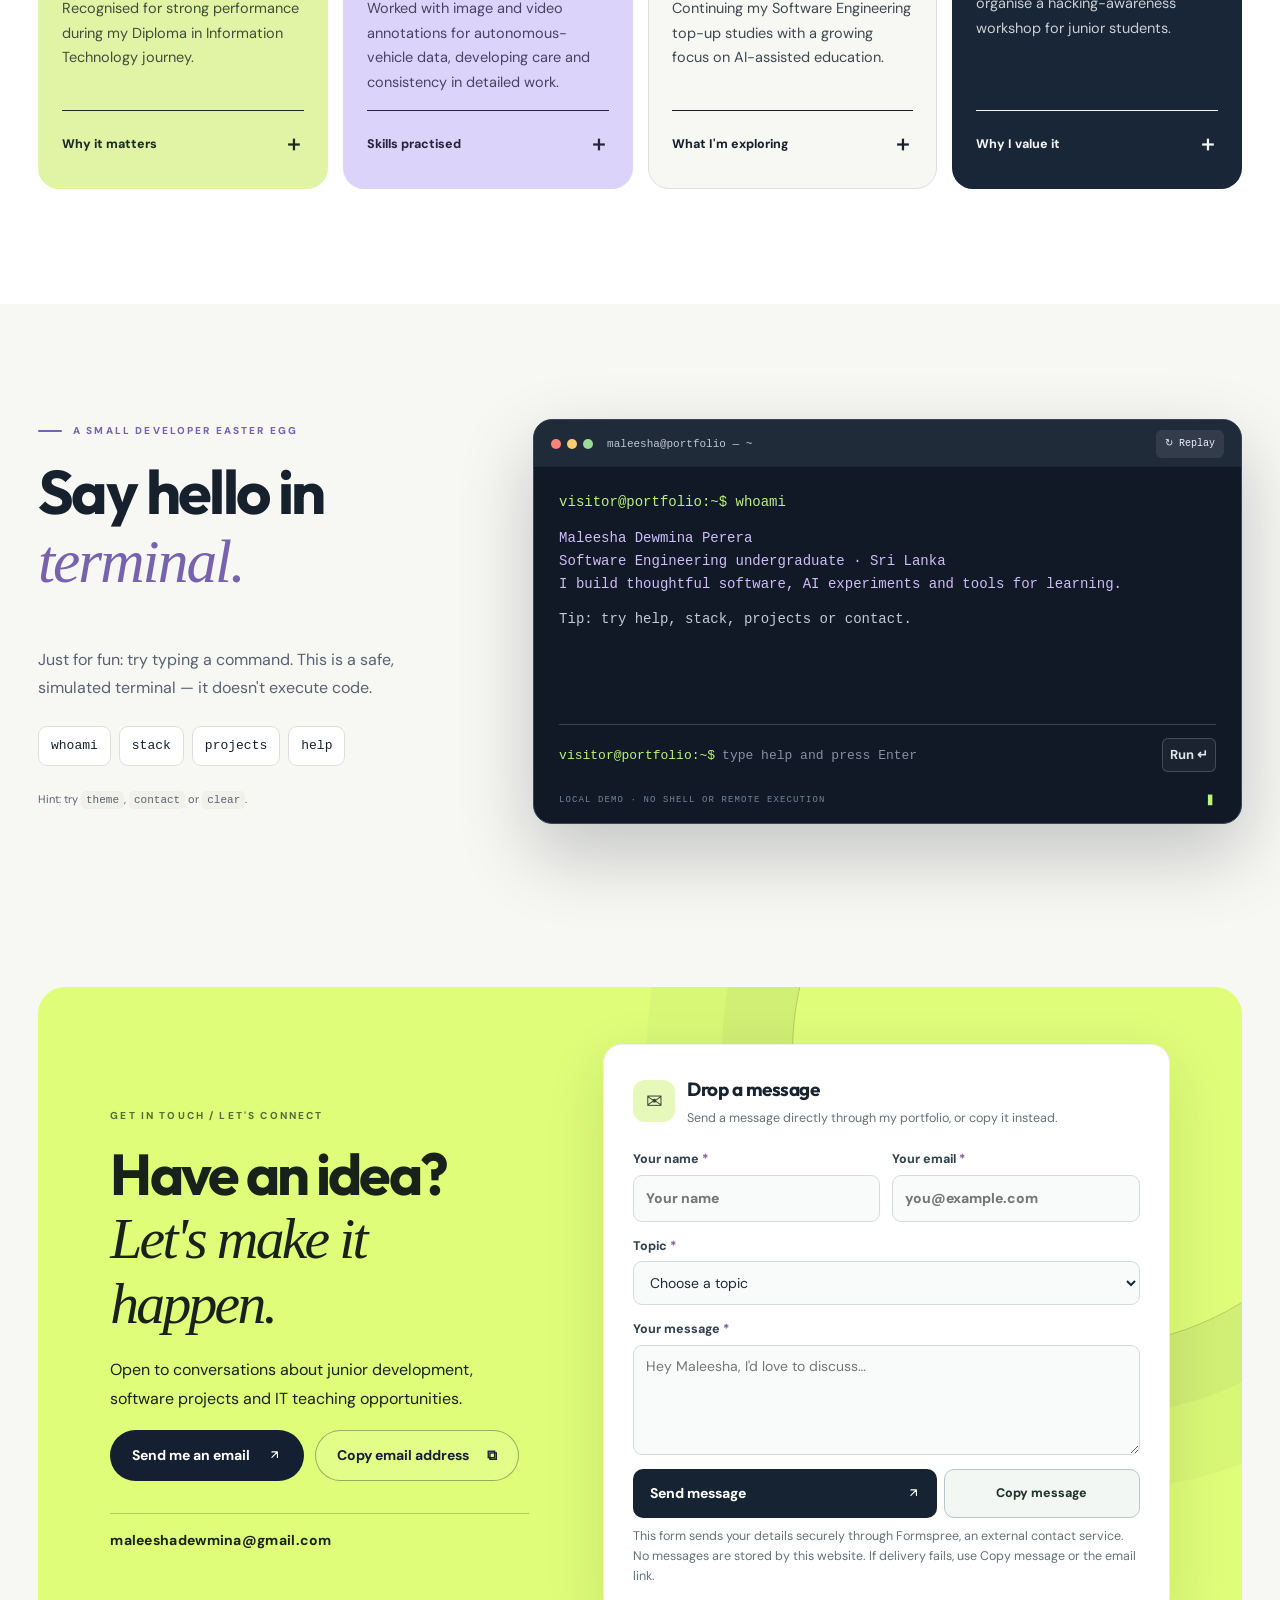
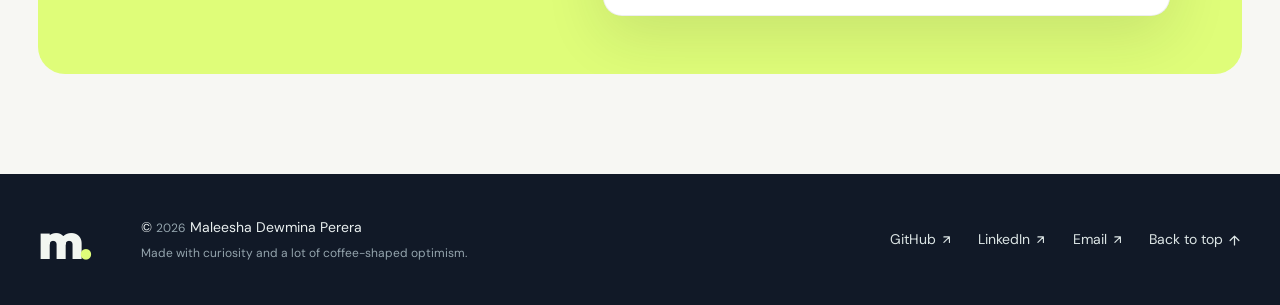
==== commit 51a5d408: "Consolidate skill selection into technology cards" ====
--- a/index.html
+++ b/index.html
@@ -51,7 +51,7 @@
   <link rel="stylesheet" href="typing-and-readability.css">
   <link rel="stylesheet" href="portfolio-v3.css">
   <link rel="stylesheet" href="mobile-polish-v3.1.css">
-  <link rel="stylesheet" href="personal-v4.css?v=4-15">
+  <link rel="stylesheet" href="personal-v4.css?v=4-16">
   <link rel="stylesheet" href="project-mockups.css?v=3">
   <link rel="stylesheet" href="project-editorial-covers.css?v=2">
   <link rel="stylesheet" href="coursework-polish.css?v=1">
@@ -247,7 +247,7 @@
       <div class="shell">
         <div class="section-label reveal"><span class="label-dash"></span> MY TOOLKIT, IN CONTEXT</div><div class="section-intro reveal"><div><h2 id="skills-heading">Skills that ship <span class="serif-accent">ideas.</span></h2><p class="section-description">Instead of arbitrary skill percentages, select a technology to see where I've actually used it in my portfolio.</p></div><span class="skills-deco" aria-hidden="true">{ } + ✳︎</span></div>
         <div class="tech-marquee" id="technology-marquee"><div class="tech-marquee-toolbar"><p>Select a technology to explore the related projects. Swipe to browse on mobile.</p><button class="tech-motion-toggle" id="tech-motion-toggle" type="button" aria-pressed="false">Pause animation</button></div></div>
-        <div class="skills-explorer reveal"><div class="skills-selector"><div class="skills-mini-heading"><span>SELECT A SKILL</span><span id="skills-count">12 technologies</span></div><div class="skills-chip-grid" id="skills-chip-grid" role="group" aria-label="Select a technology"></div><p class="skills-help">Built from the tools documented in the projects below. A skill is not a proficiency rating.</p></div><div class="skills-results" id="skills-results" aria-live="polite"><div class="skills-results-top"><span>PROJECT CONNECTIONS</span><span class="skill-match-count" id="skill-match-count"></span></div><h3 id="skill-result-title">Python</h3><p id="skill-result-description">Used for practical Python tools and research-led AI experiences.</p><div id="skill-projects" class="skill-projects"></div></div></div>
+        <div class="skills-explorer skills-explorer-single reveal"><div class="skills-results" id="skills-results" aria-live="polite"><div class="skills-results-top"><span>PROJECT CONNECTIONS</span><span class="skill-match-count" id="skill-match-count"></span></div><h3 id="skill-result-title">Python</h3><p id="skill-result-description">Used for practical Python tools and research-led AI experiences.</p><div id="skill-projects" class="skill-projects"></div></div></div>
       </div>
     </section>
 
@@ -417,7 +417,7 @@
   <div id="toast" class="toast" role="status" aria-live="polite"></div>
   <script src="projects-data.js?v=5" defer></script>
   <script src="script.js?v=3" defer></script>
-  <script src="extra-features.js?v=7" defer></script>
+  <script src="extra-features.js?v=8" defer></script>
   <script src="hero-typing.js" defer></script>
   <script src="portfolio-v3.js?v=5" defer></script>
   <script src="project-mockups.js?v=4" defer></script>
--- a/personal-v4.css
+++ b/personal-v4.css
@@ -682,3 +682,7 @@
   .tech-card strong { font-size:14px; }
   .tech-group { gap:10px; padding-right:10px; }
 }
+
+/* A single set of skill controls feeds the full-width project panel. */
+.skills-explorer.skills-explorer-single { grid-template-columns:minmax(0,1fr); min-height:0; }
+.tech-symbol { display:grid; place-items:center; width:30px; height:30px; flex-shrink:0; color:var(--violet); font:700 24px/1 'Outfit',sans-serif; }
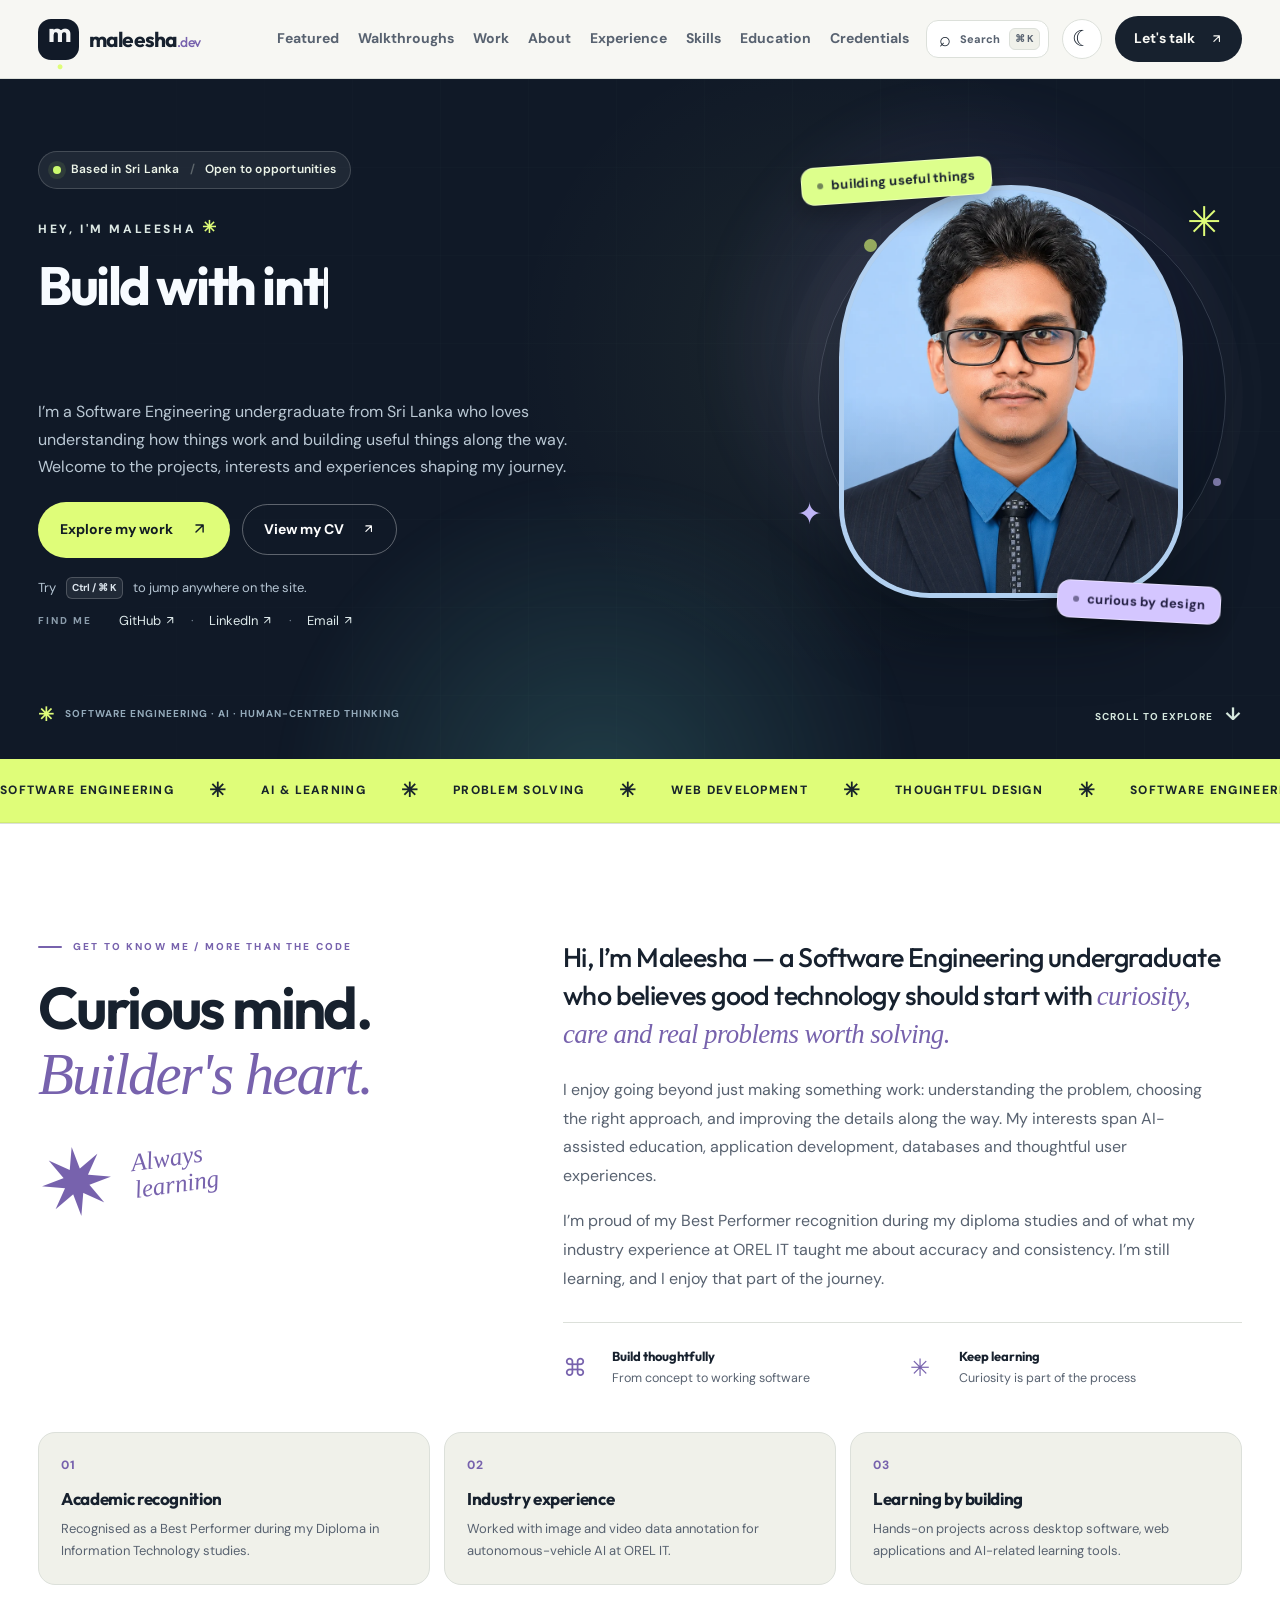
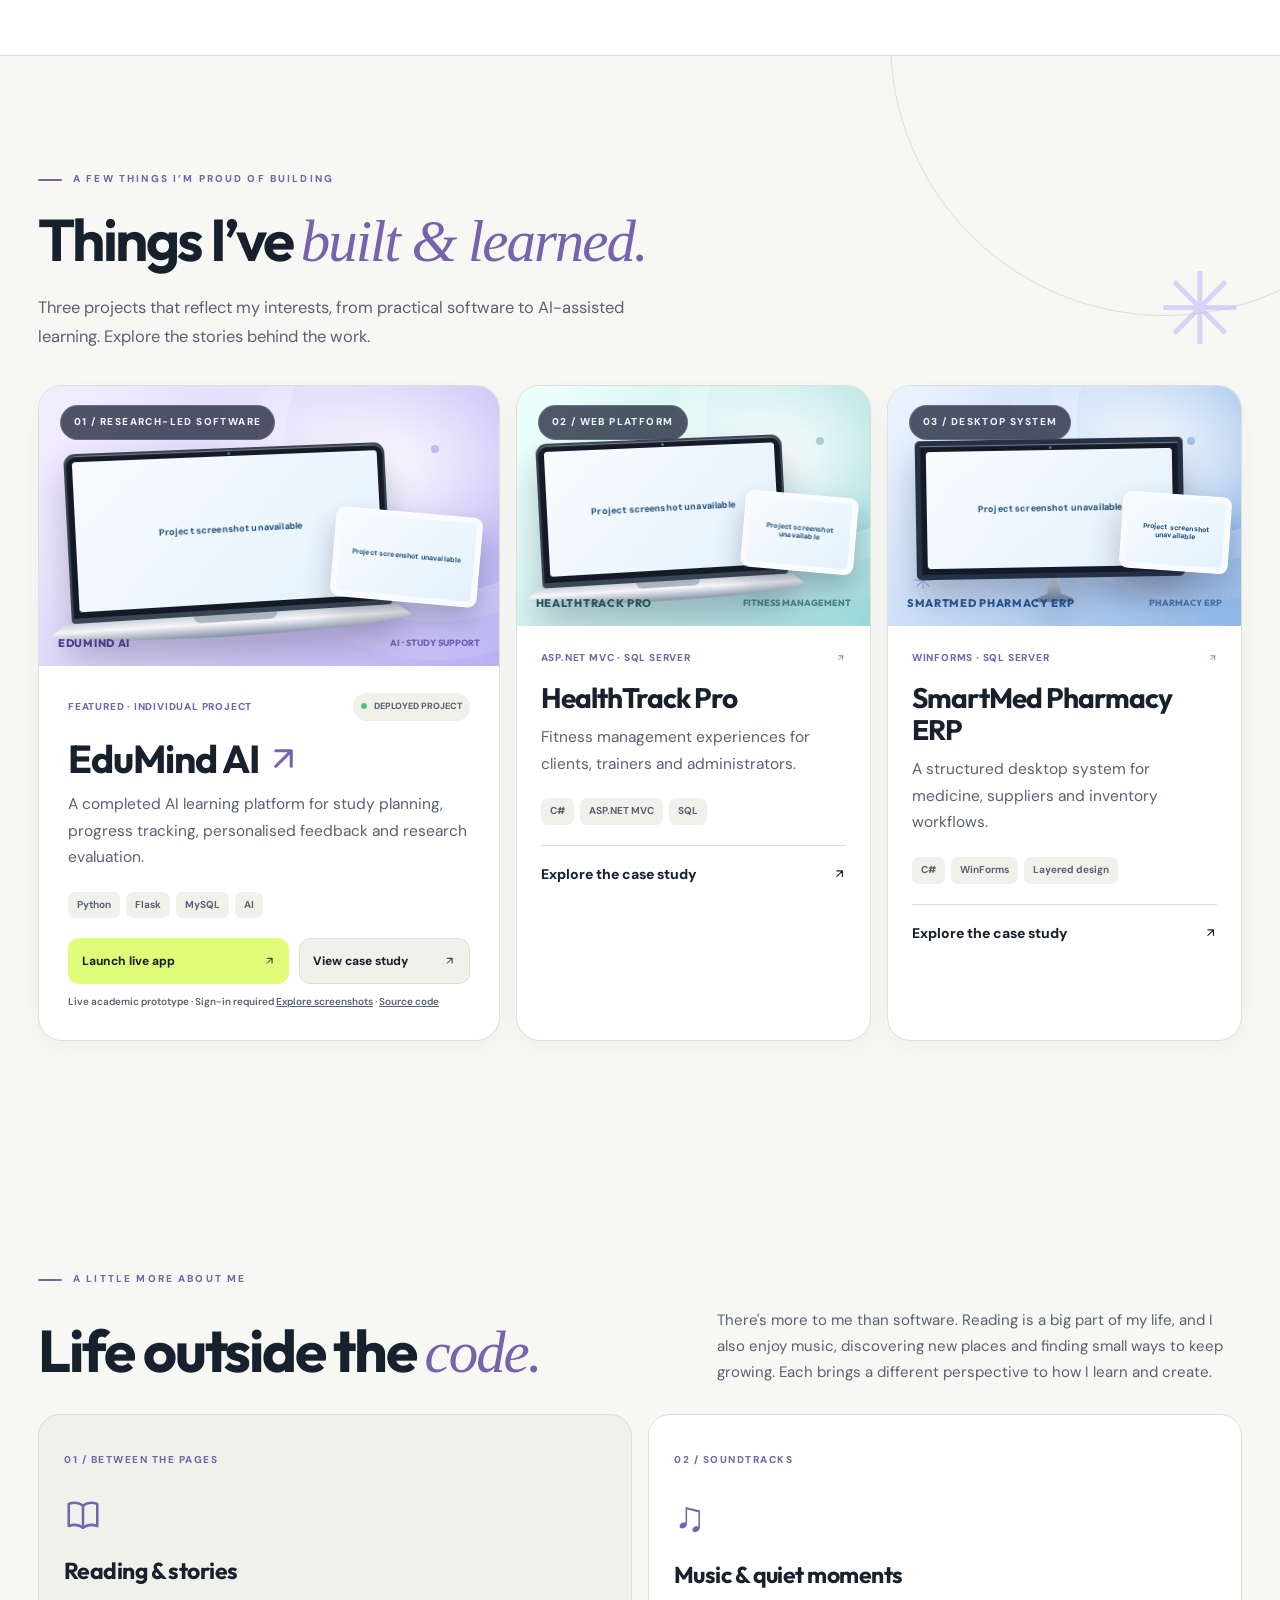
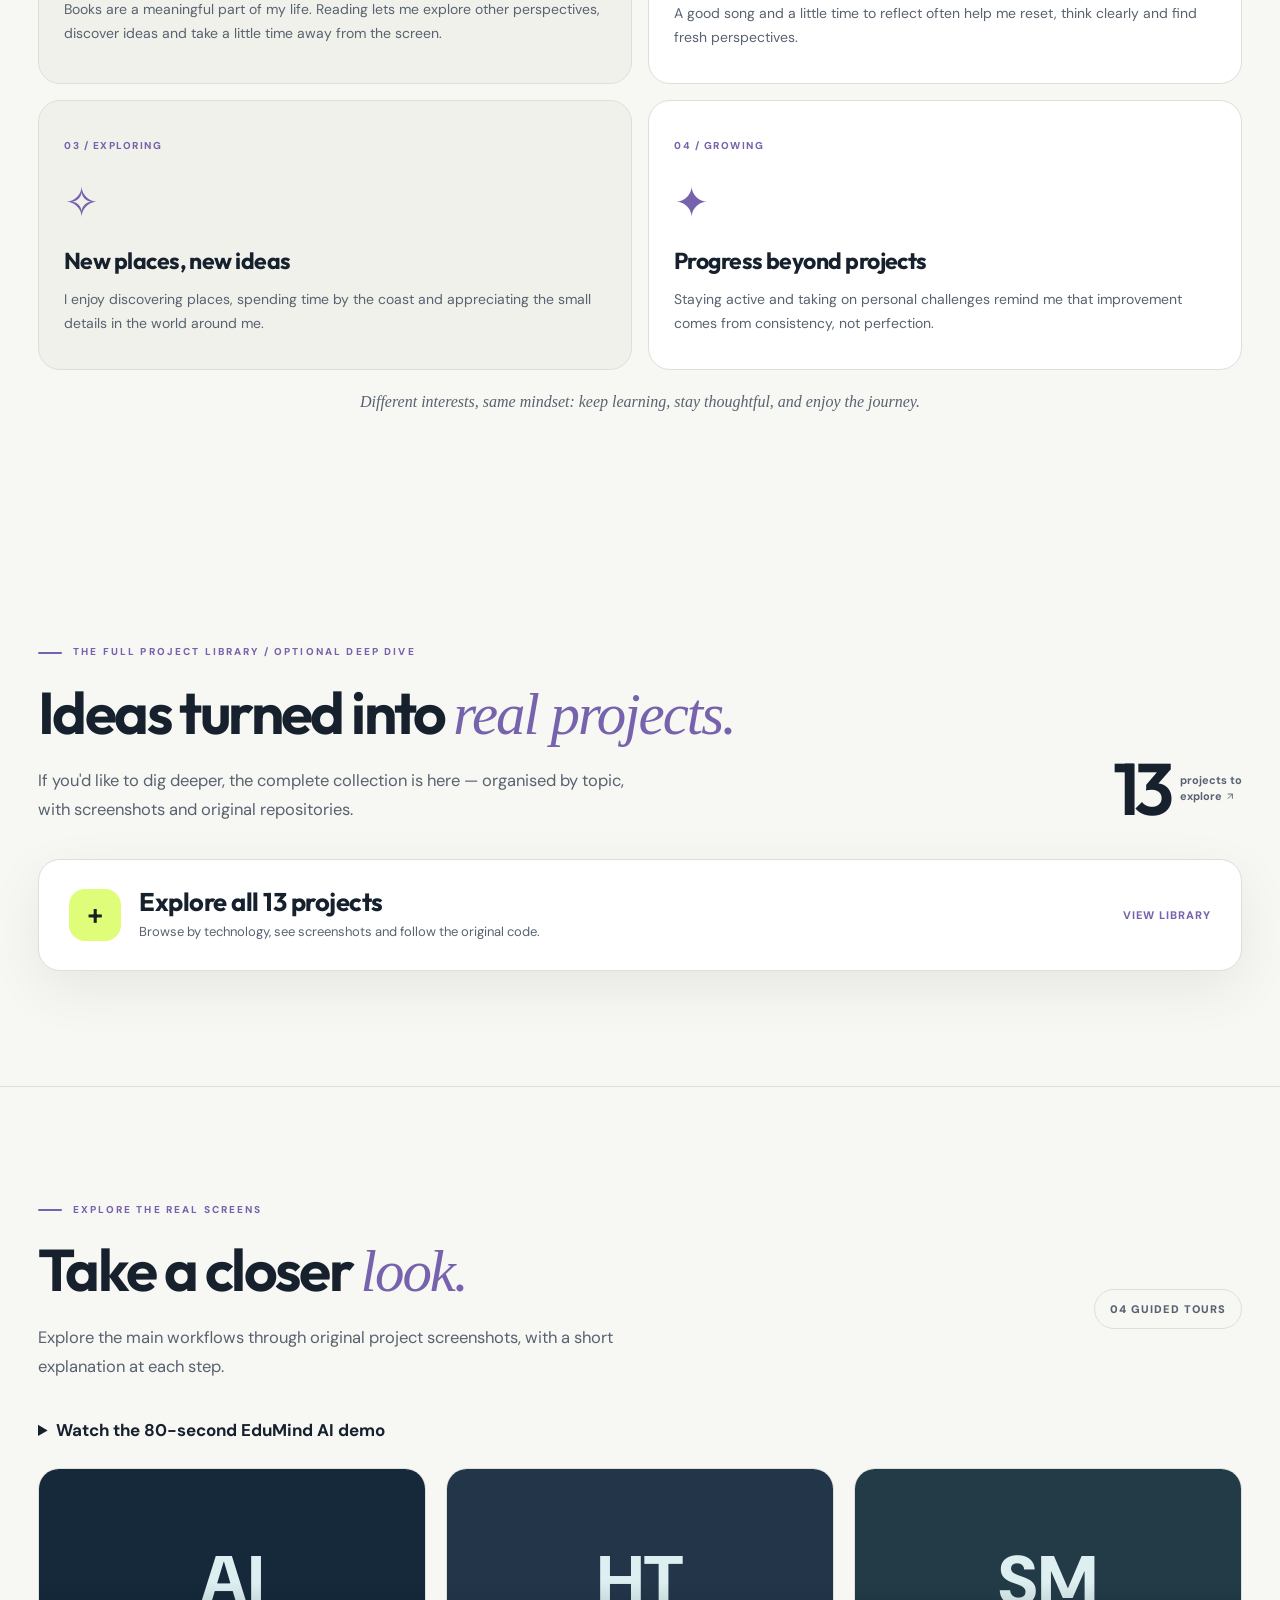
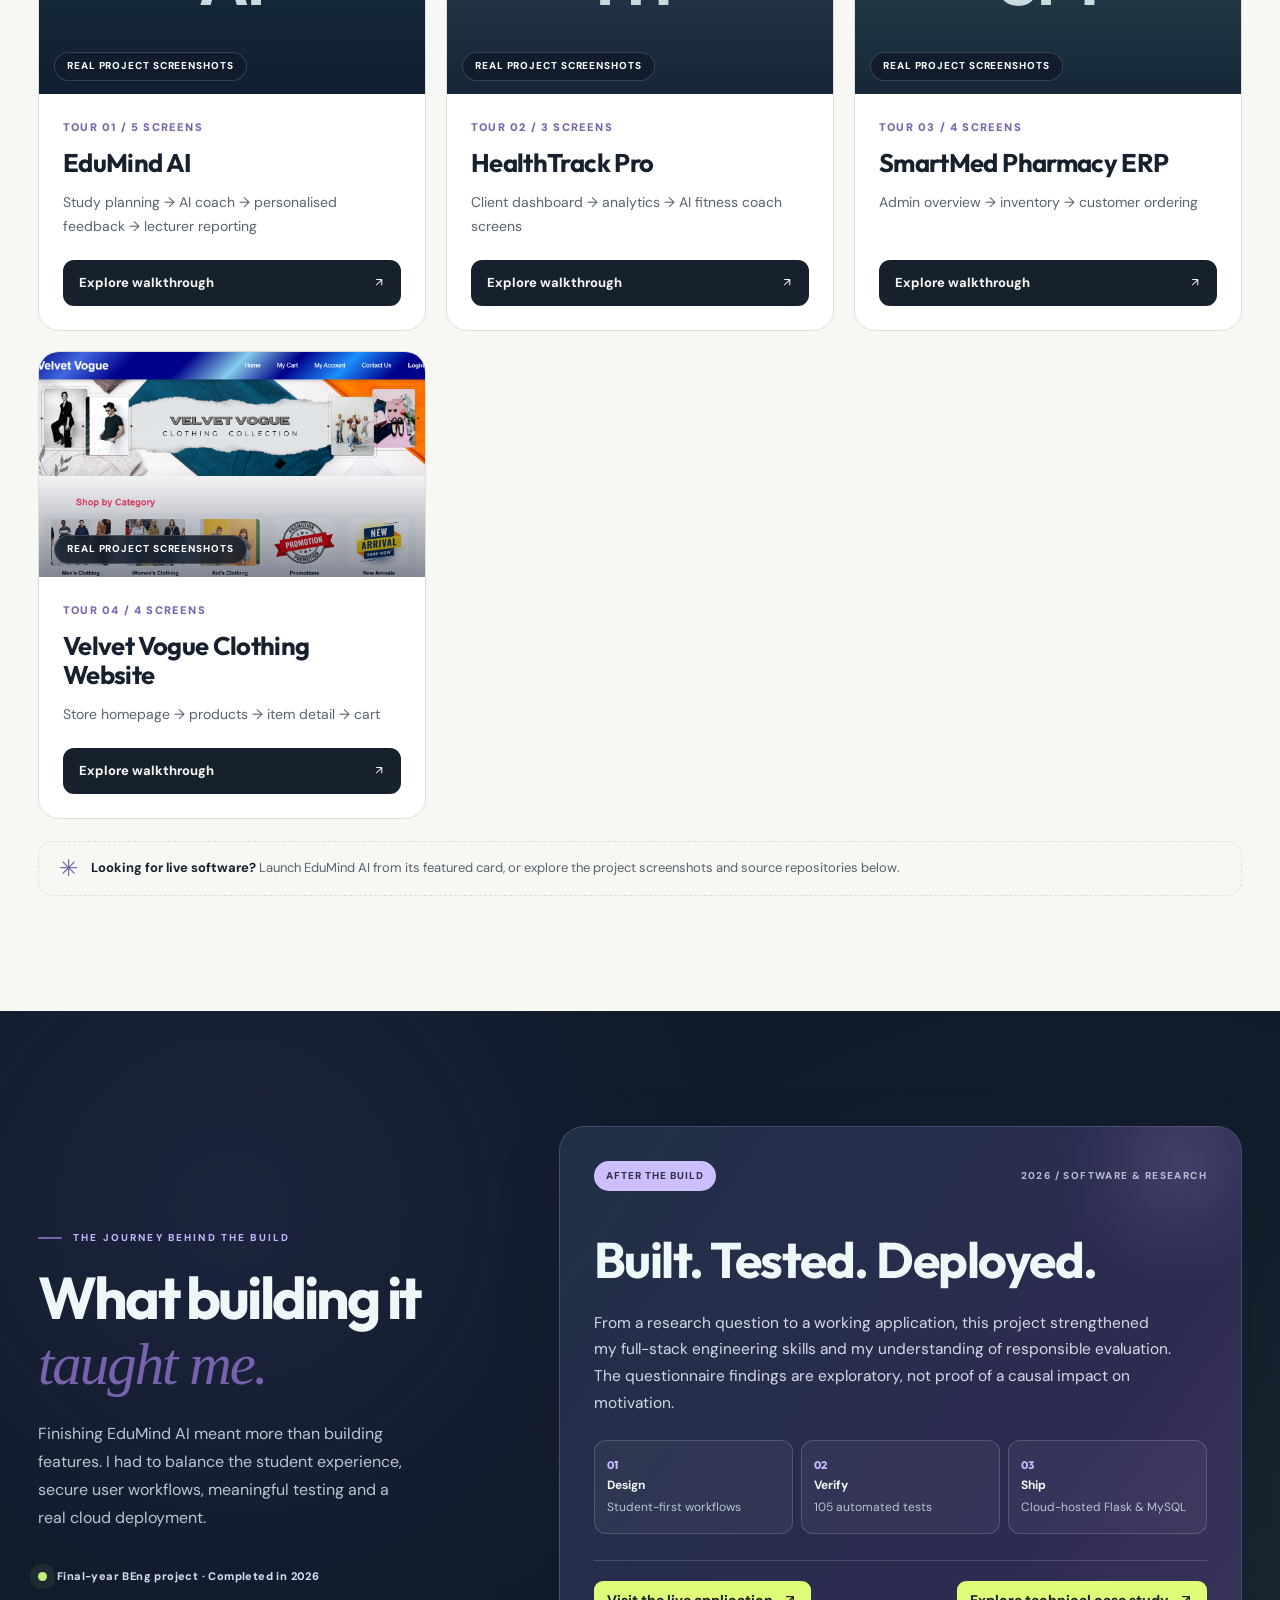
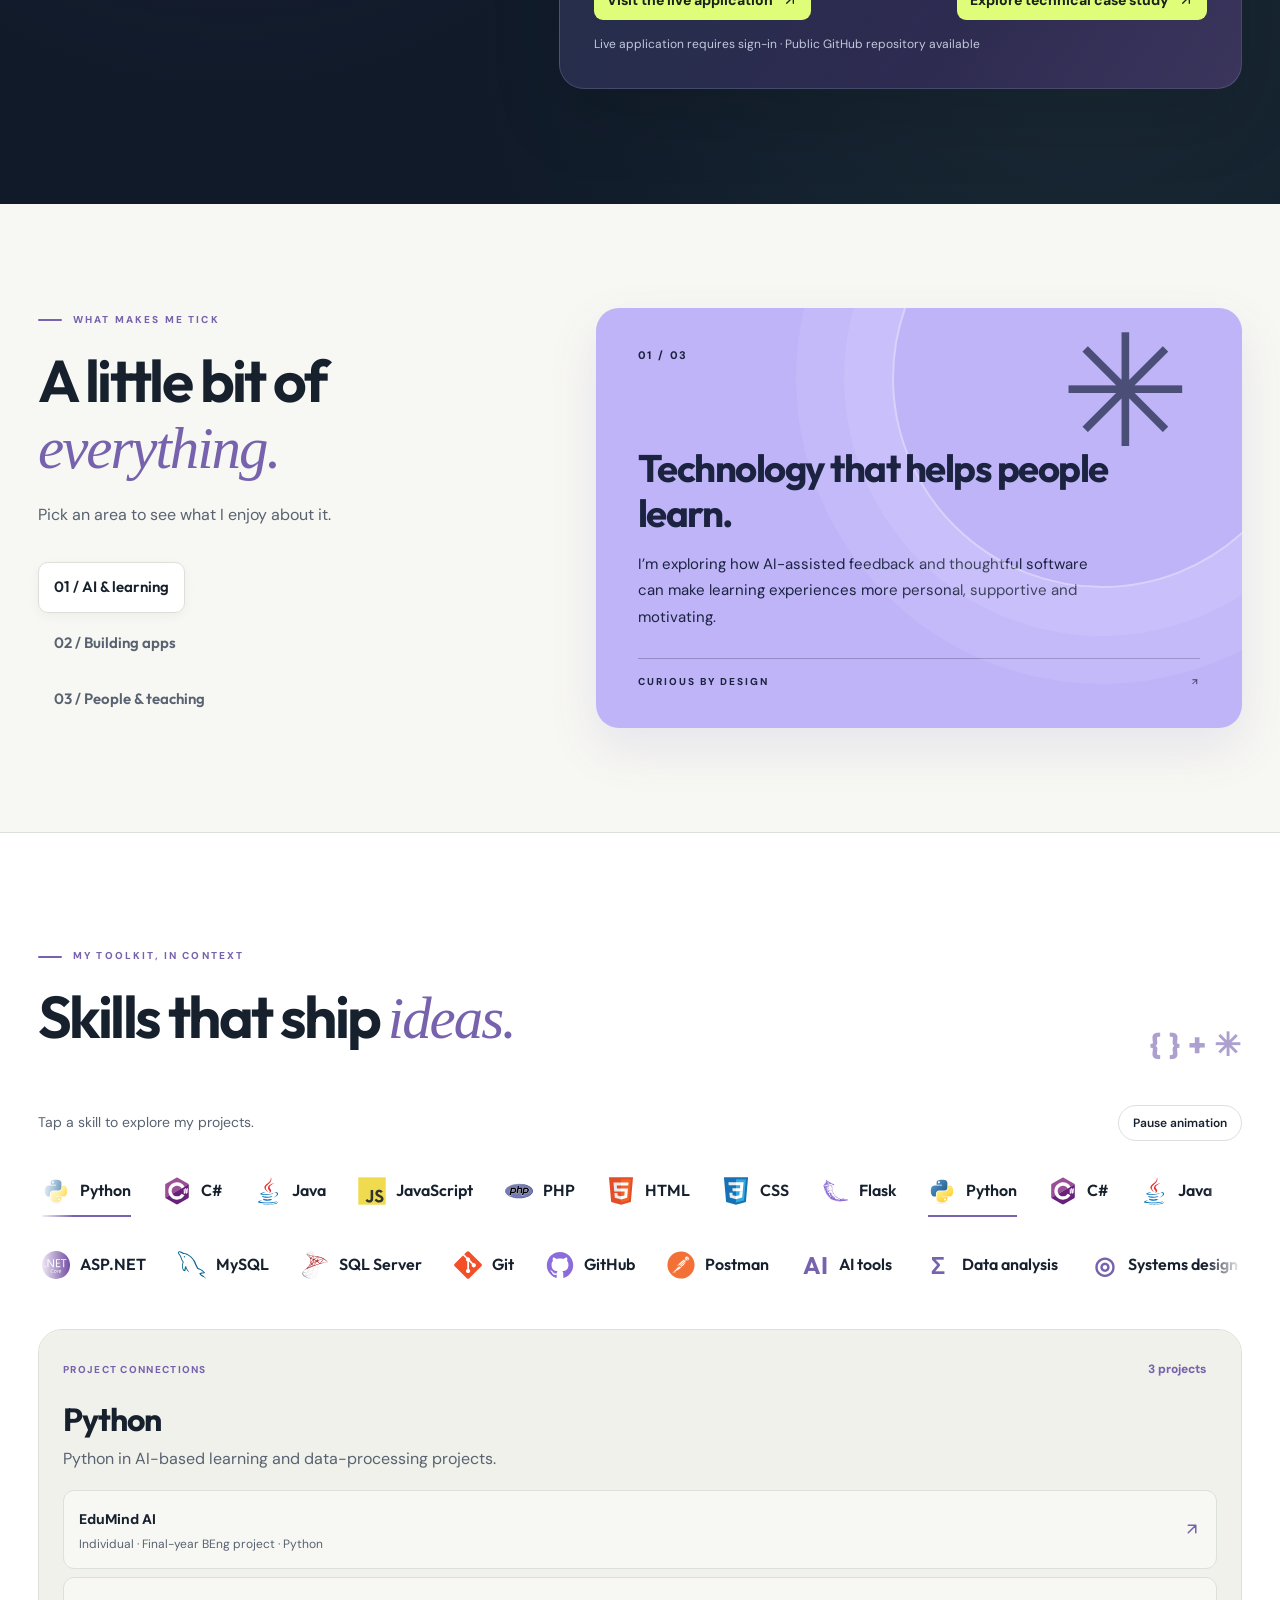
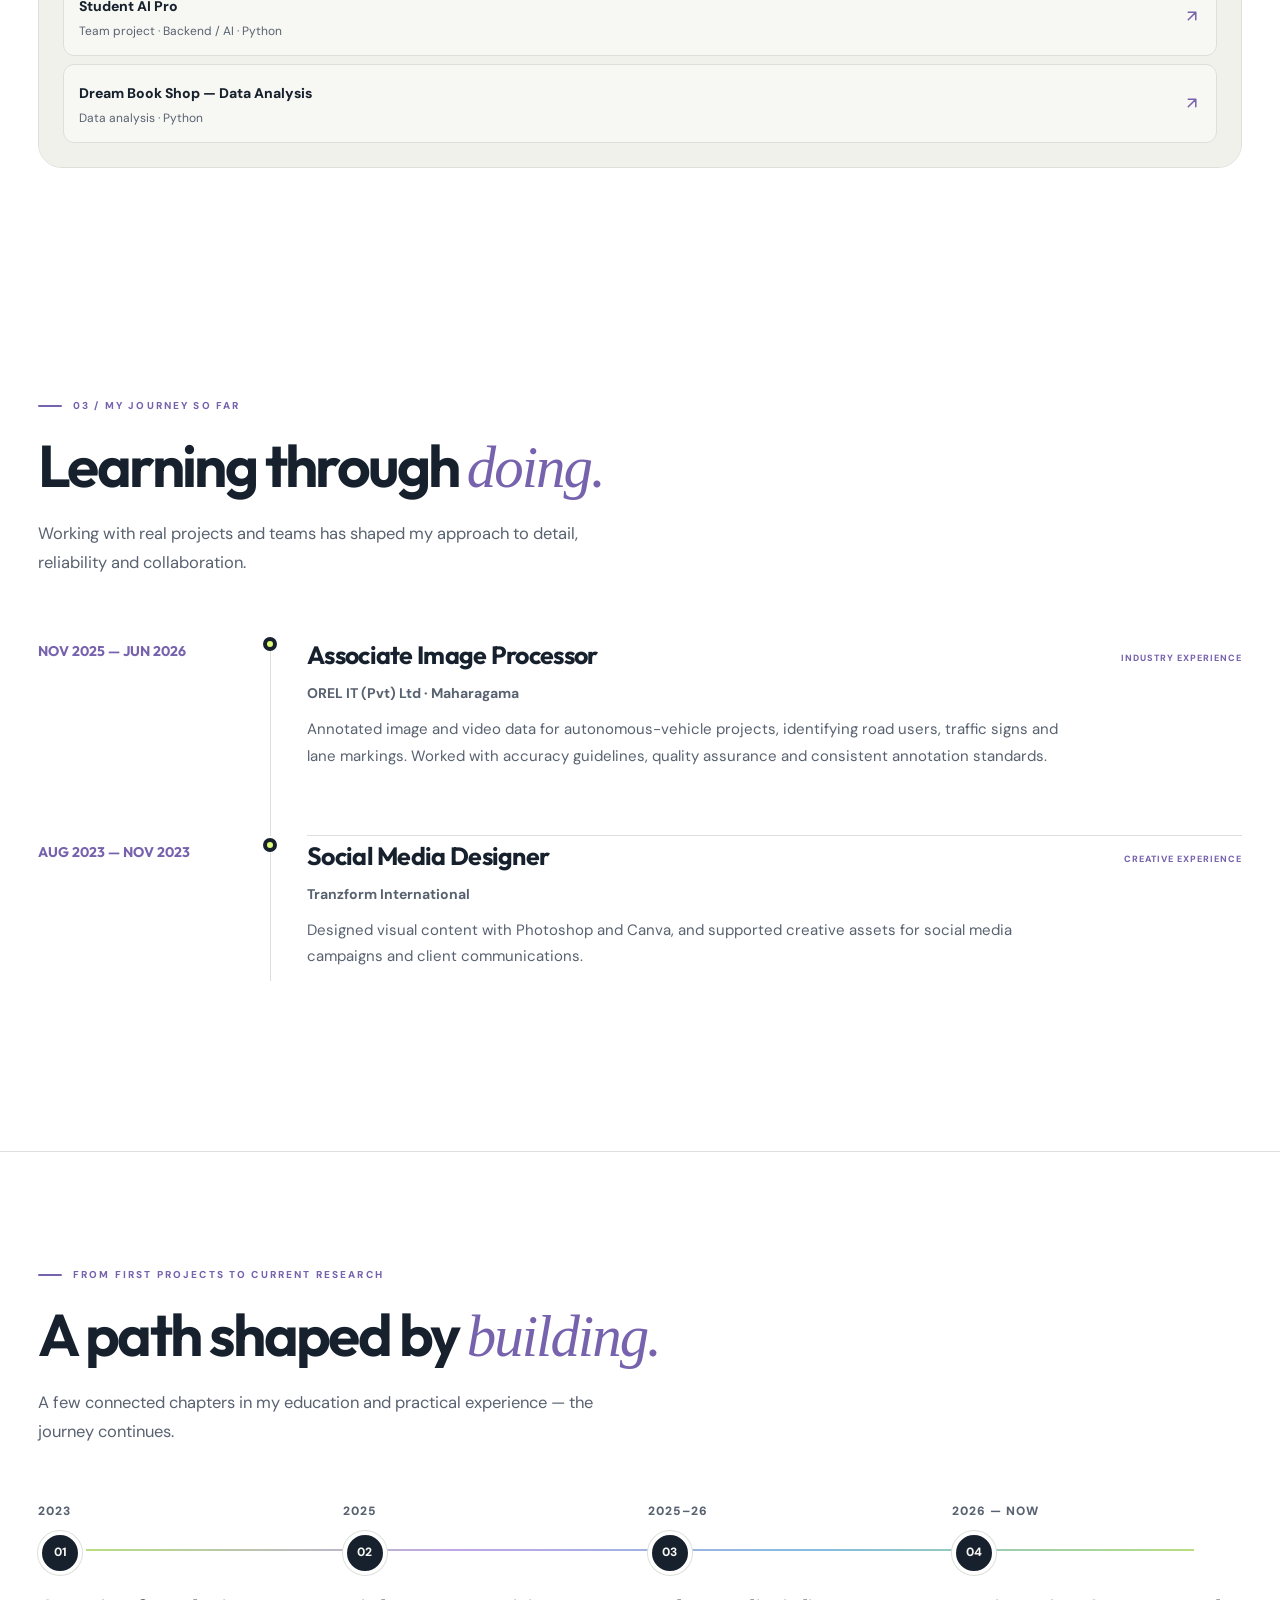
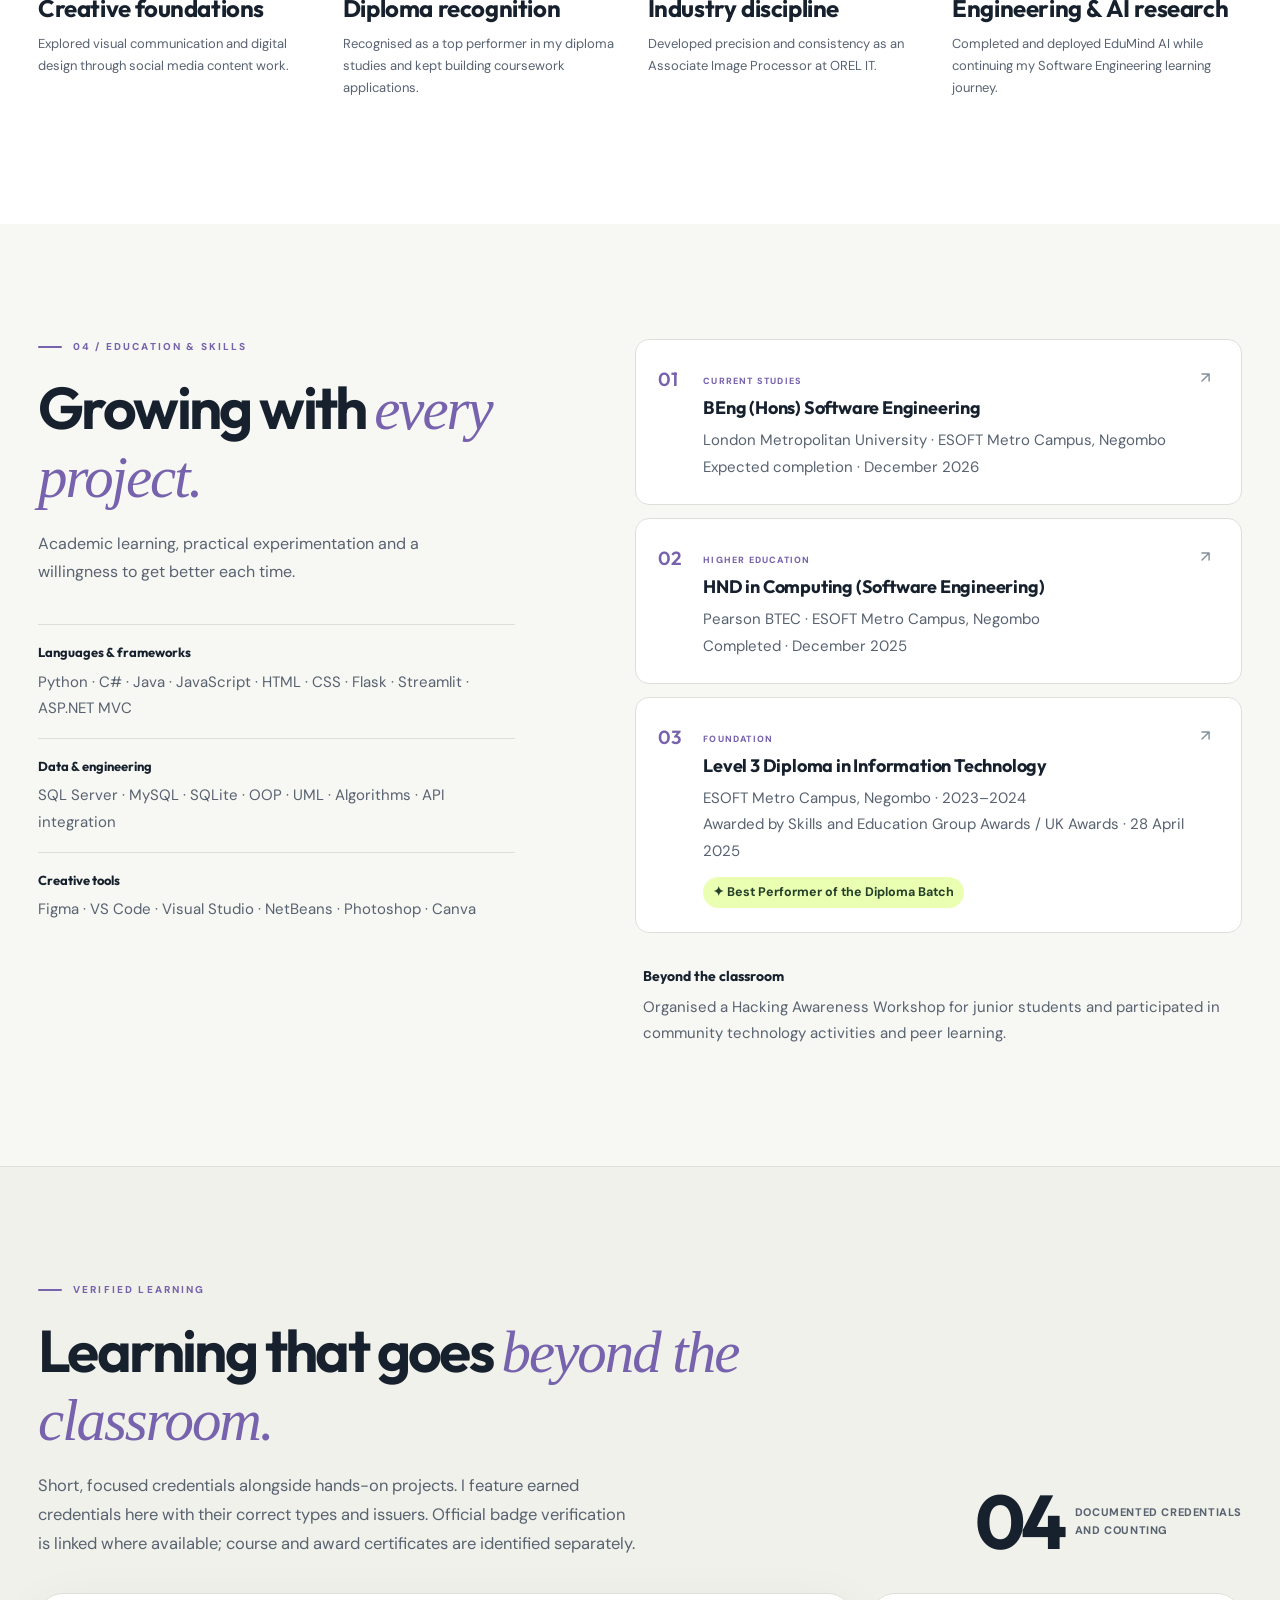
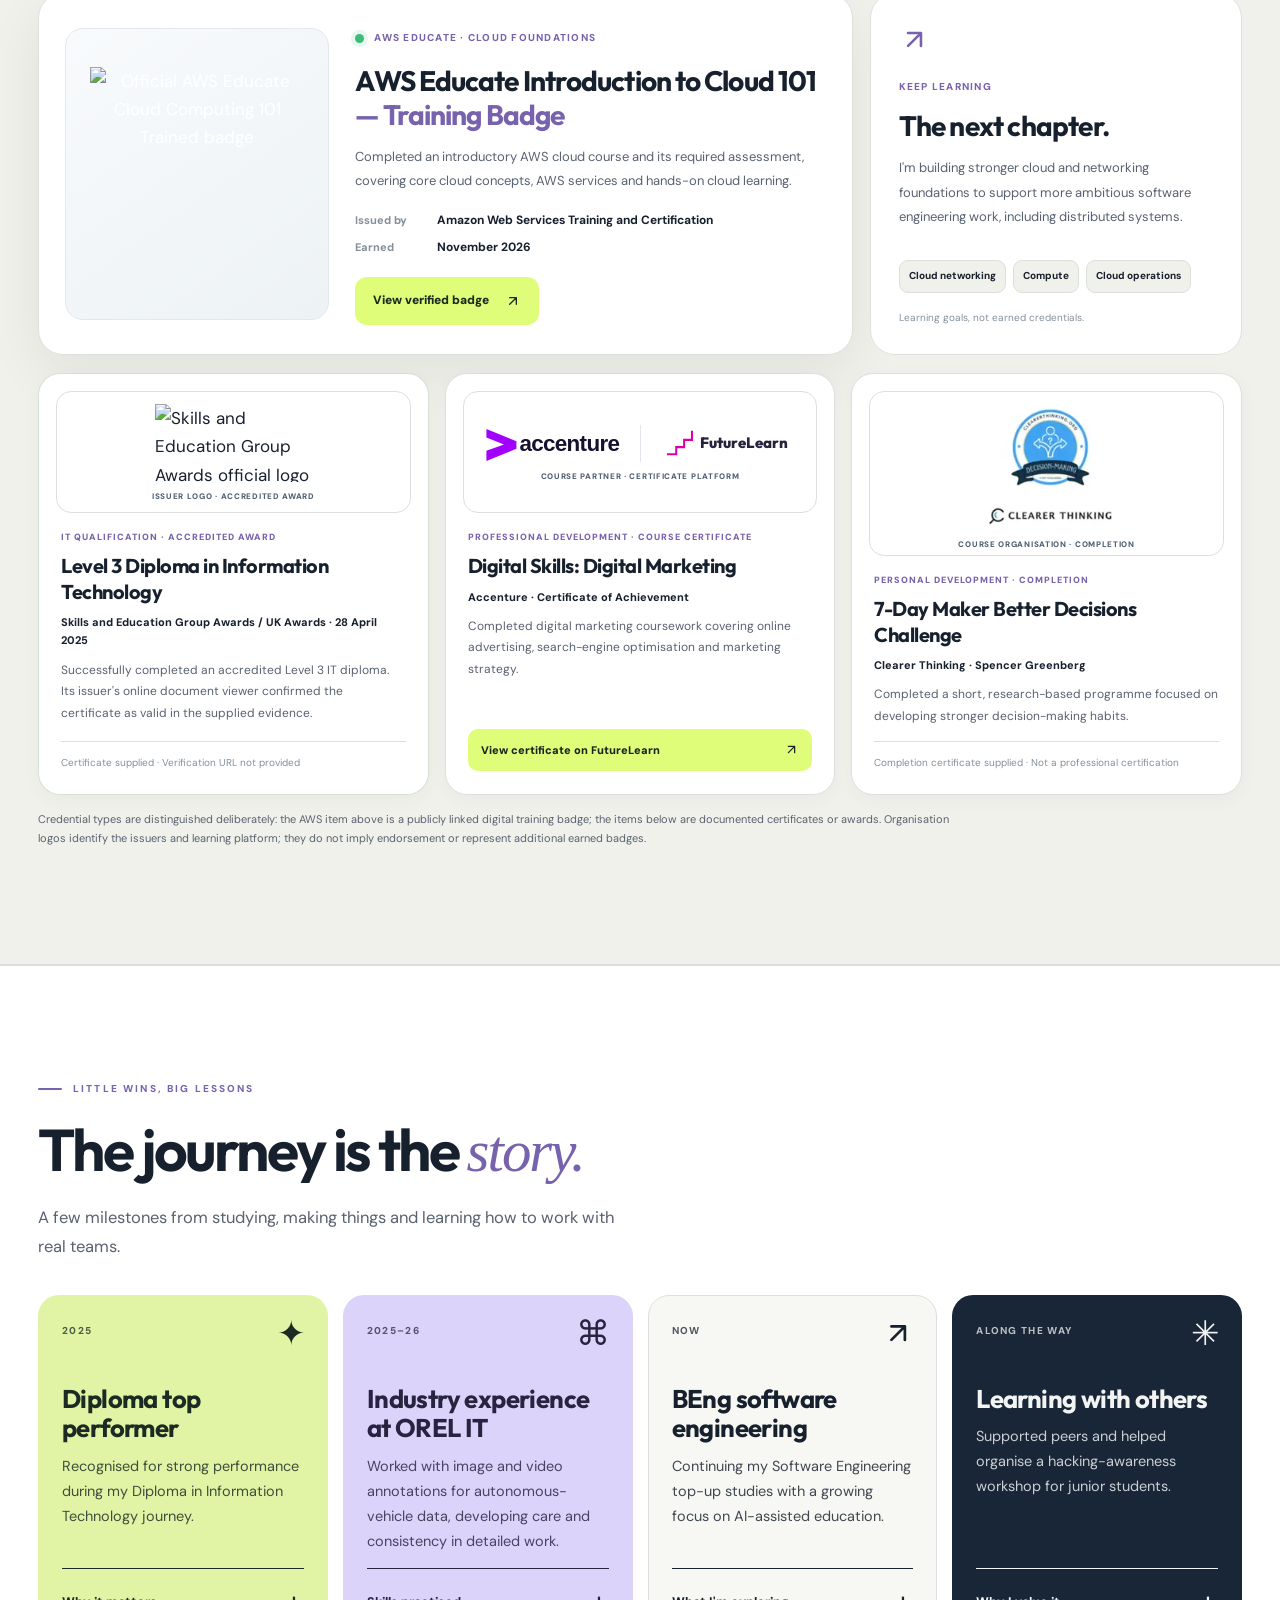
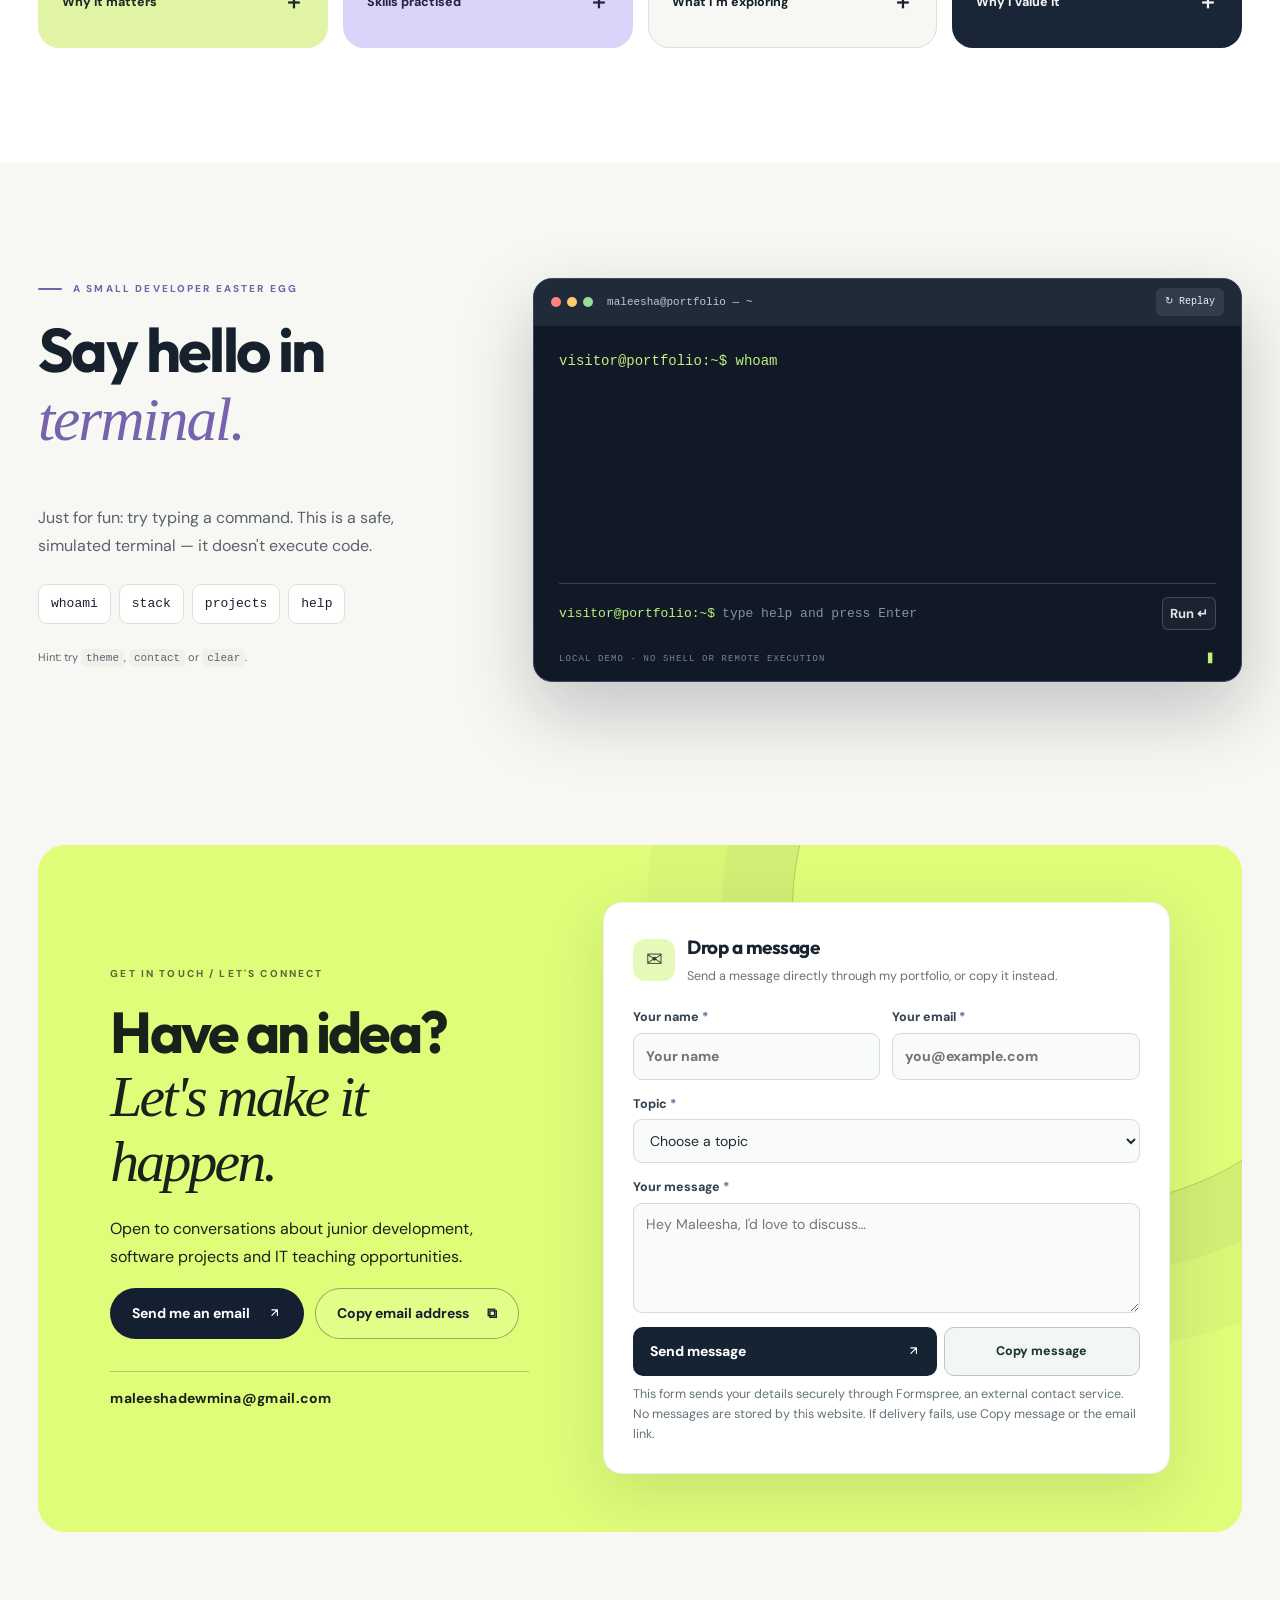
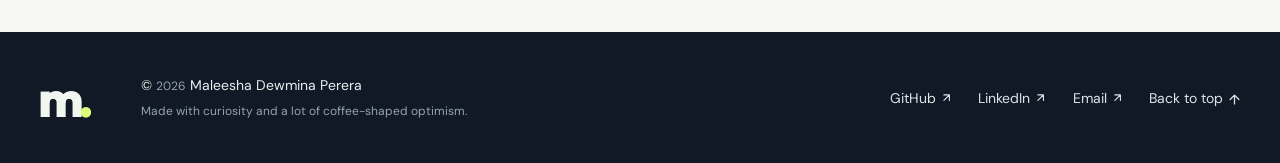
==== commit 32d4b507: "Simplify skills rows and enable mobile animation" ====
--- a/index.html
+++ b/index.html
@@ -51,7 +51,7 @@
   <link rel="stylesheet" href="typing-and-readability.css">
   <link rel="stylesheet" href="portfolio-v3.css">
   <link rel="stylesheet" href="mobile-polish-v3.1.css">
-  <link rel="stylesheet" href="personal-v4.css?v=4-16">
+  <link rel="stylesheet" href="personal-v4.css?v=4-17">
   <link rel="stylesheet" href="project-mockups.css?v=3">
   <link rel="stylesheet" href="project-editorial-covers.css?v=2">
   <link rel="stylesheet" href="coursework-polish.css?v=1">
@@ -245,8 +245,8 @@
 
     <section class="section skills-section" id="skills-explorer" aria-labelledby="skills-heading">
       <div class="shell">
-        <div class="section-label reveal"><span class="label-dash"></span> MY TOOLKIT, IN CONTEXT</div><div class="section-intro reveal"><div><h2 id="skills-heading">Skills that ship <span class="serif-accent">ideas.</span></h2><p class="section-description">Instead of arbitrary skill percentages, select a technology to see where I've actually used it in my portfolio.</p></div><span class="skills-deco" aria-hidden="true">{ } + ✳︎</span></div>
-        <div class="tech-marquee" id="technology-marquee"><div class="tech-marquee-toolbar"><p>Select a technology to explore the related projects. Swipe to browse on mobile.</p><button class="tech-motion-toggle" id="tech-motion-toggle" type="button" aria-pressed="false">Pause animation</button></div></div>
+        <div class="section-label reveal"><span class="label-dash"></span> MY TOOLKIT, IN CONTEXT</div><div class="section-intro reveal"><div><h2 id="skills-heading">Skills that ship <span class="serif-accent">ideas.</span></h2></div><span class="skills-deco" aria-hidden="true">{ } + ✳︎</span></div>
+        <div class="tech-marquee" id="technology-marquee"><div class="tech-marquee-toolbar"><p>Tap a skill to explore my projects.</p><button class="tech-motion-toggle" id="tech-motion-toggle" type="button" aria-pressed="false">Pause animation</button></div></div>
         <div class="skills-explorer skills-explorer-single reveal"><div class="skills-results" id="skills-results" aria-live="polite"><div class="skills-results-top"><span>PROJECT CONNECTIONS</span><span class="skill-match-count" id="skill-match-count"></span></div><h3 id="skill-result-title">Python</h3><p id="skill-result-description">Used for practical Python tools and research-led AI experiences.</p><div id="skill-projects" class="skill-projects"></div></div></div>
       </div>
     </section>
@@ -417,7 +417,7 @@
   <div id="toast" class="toast" role="status" aria-live="polite"></div>
   <script src="projects-data.js?v=5" defer></script>
   <script src="script.js?v=3" defer></script>
-  <script src="extra-features.js?v=8" defer></script>
+  <script src="extra-features.js?v=9" defer></script>
   <script src="hero-typing.js" defer></script>
   <script src="portfolio-v3.js?v=5" defer></script>
   <script src="project-mockups.js?v=4" defer></script>
--- a/personal-v4.css
+++ b/personal-v4.css
@@ -648,41 +648,47 @@
   .hero .portrait-frame, .hero-visual .portrait-phrase { animation: none; }
 }
 
-/* Technology cards share the existing Skills explorer filters. */
-.tech-marquee { margin: 0 0 32px; }
+
+/* Compact, animated skill controls on every screen. */
+.tech-marquee { margin:0 0 24px; }
 .tech-marquee-toolbar { display:flex; justify-content:space-between; align-items:center; gap:16px; margin-bottom:16px; }
 .tech-marquee-toolbar p { margin:0; color:var(--subtle); font-size:14px; }
 .tech-motion-toggle { flex-shrink:0; border:1px solid var(--line); border-radius:30px; padding:9px 14px; background:var(--surface); color:var(--text); font:600 12px 'DM Sans',sans-serif; cursor:pointer; }
 .tech-motion-toggle:focus-visible, .tech-card:focus-visible { outline:3px solid var(--violet); outline-offset:3px; }
-.tech-row { overflow-x:auto; scrollbar-width:none; padding:5px 0 9px; -webkit-mask-image:linear-gradient(to right,transparent,#000 3%,#000 97%,transparent); mask-image:linear-gradient(to right,transparent,#000 3%,#000 97%,transparent); }
-.tech-row::-webkit-scrollbar { display:none; }
-.tech-track { display:flex; width:max-content; animation:technology-scroll 48s linear infinite; }
-.tech-row-reverse .tech-track { animation-direction:reverse; animation-duration:40s; }
-.tech-group { display:flex; gap:14px; padding-right:14px; flex-shrink:0; }
-.tech-card { width:182px; min-height:77px; padding:15px 16px; display:flex; gap:13px; align-items:center; text-align:left; border:1px solid var(--line); border-radius:16px; background:var(--surface-soft); color:var(--text); cursor:pointer; transition:border-color .2s,background-color .2s; }
-.tech-card:hover, .tech-card[aria-pressed="true"] { border-color:var(--violet); background:var(--surface); }
-.tech-card img { width:30px; height:30px; object-fit:contain; flex-shrink:0; }
-.tech-card .tech-monochrome { filter: invert(45%) sepia(24%) saturate(1100%) hue-rotate(217deg); }
-.tech-card strong { display:block; font:600 15px/1.25 'Outfit',sans-serif; }
-.tech-card small { display:block; color:var(--subtle); font:500 10px/1.4 'DM Sans',sans-serif; margin-top:4px; }
-.tech-marquee:hover .tech-track, .tech-marquee:focus-within .tech-track, .tech-marquee.is-paused .tech-track { animation-play-state:paused; }
-#skills-results { scroll-margin-top:110px; }
+.tech-row { overflow:hidden; padding:6px 0 12px; -webkit-mask-image:linear-gradient(to right,transparent,#000 3%,#000 97%,transparent); mask-image:linear-gradient(to right,transparent,#000 3%,#000 97%,transparent); }
+.tech-track { display:flex; width:max-content; animation:technology-scroll 60s linear infinite; }
+.tech-row-reverse .tech-track { animation-direction:reverse; animation-duration:68s; }
+.tech-group { display:flex; gap:24px; padding-right:24px; flex-shrink:0; }
+.tech-card { position:relative; min-height:56px; padding:10px 4px; display:flex; gap:10px; align-items:center; white-space:nowrap; border:0; border-radius:0; background:transparent; color:var(--text); cursor:pointer; }
+.tech-card::after { content:""; position:absolute; bottom:2px; left:4px; right:4px; height:2px; background:var(--violet); opacity:0; transition:opacity .2s; }
+.tech-card:hover::after, .tech-card[aria-pressed="true"]::after { opacity:1; }
+.tech-card img { width:28px; height:28px; object-fit:contain; flex-shrink:0; }
+.tech-card .tech-monochrome { filter:invert(45%) sepia(24%) saturate(1100%) hue-rotate(217deg); }
+.tech-card strong { display:block; font:600 16px/1.3 'Outfit',sans-serif; }
+.tech-symbol { display:grid; place-items:center; width:28px; height:28px; flex-shrink:0; color:var(--violet); font:700 24px/1 'Outfit',sans-serif; }
+.tech-marquee.is-paused .tech-track, .tech-marquee.is-interacting .tech-track { animation-play-state:paused; }
+@media (hover:hover) and (pointer:fine) {
+  .tech-marquee:hover .tech-track, .tech-marquee:focus-within .tech-track { animation-play-state:paused; }
+}
 @keyframes technology-scroll { to { transform:translateX(-33.333333%); } }
-@media (max-width:600px), (hover:none), (prefers-reduced-motion:reduce) {
+.skills-explorer.skills-explorer-single { grid-template-columns:minmax(0,1fr); min-height:0; }
+#skills-results { scroll-margin-top:110px; padding:24px; background:var(--surface-soft); border-radius:18px; box-shadow:none; }
+#skill-result-title { font-size:clamp(24px,3vw,32px); margin:12px 0 8px; }
+#skill-result-description { font-size:16px; margin-bottom:16px; }
+@media (max-width:600px) {
+  .tech-marquee-toolbar { align-items:center; gap:12px; }
+  .tech-marquee-toolbar p { font-size:14px; max-width:210px; }
+  .tech-motion-toggle { padding:8px 10px; }
+  .tech-track { animation-duration:70s; }
+  .tech-row-reverse .tech-track { animation-duration:78s; }
+  .tech-group { gap:20px; padding-right:20px; }
+  .tech-card strong { font-size:15px; }
+  #skills-results { padding:20px; }
+}
+@media (prefers-reduced-motion:reduce) {
   .tech-track { animation:none; }
   .tech-group[aria-hidden="true"] { display:none; }
-  .tech-row { scrollbar-width:thin; mask-image:none; -webkit-mask-image:none; scroll-snap-type:x proximity; }
-  .tech-card { scroll-snap-align:start; }
+  .tech-row { overflow-x:auto; mask-image:none; -webkit-mask-image:none; }
   .tech-motion-toggle { display:none; }
-}
-@media (max-width:600px) {
-  .tech-marquee-toolbar { align-items:flex-start; }
-  .tech-marquee-toolbar p { font-size:12px; }
-  .tech-card { width:158px; min-height:70px; padding:13px; }
-  .tech-card strong { font-size:14px; }
-  .tech-group { gap:10px; padding-right:10px; }
-}
-
-/* A single set of skill controls feeds the full-width project panel. */
-.skills-explorer.skills-explorer-single { grid-template-columns:minmax(0,1fr); min-height:0; }
-.tech-symbol { display:grid; place-items:center; width:30px; height:30px; flex-shrink:0; color:var(--violet); font:700 24px/1 'Outfit',sans-serif; }
+  .tech-card::after { transition:none; }
+}
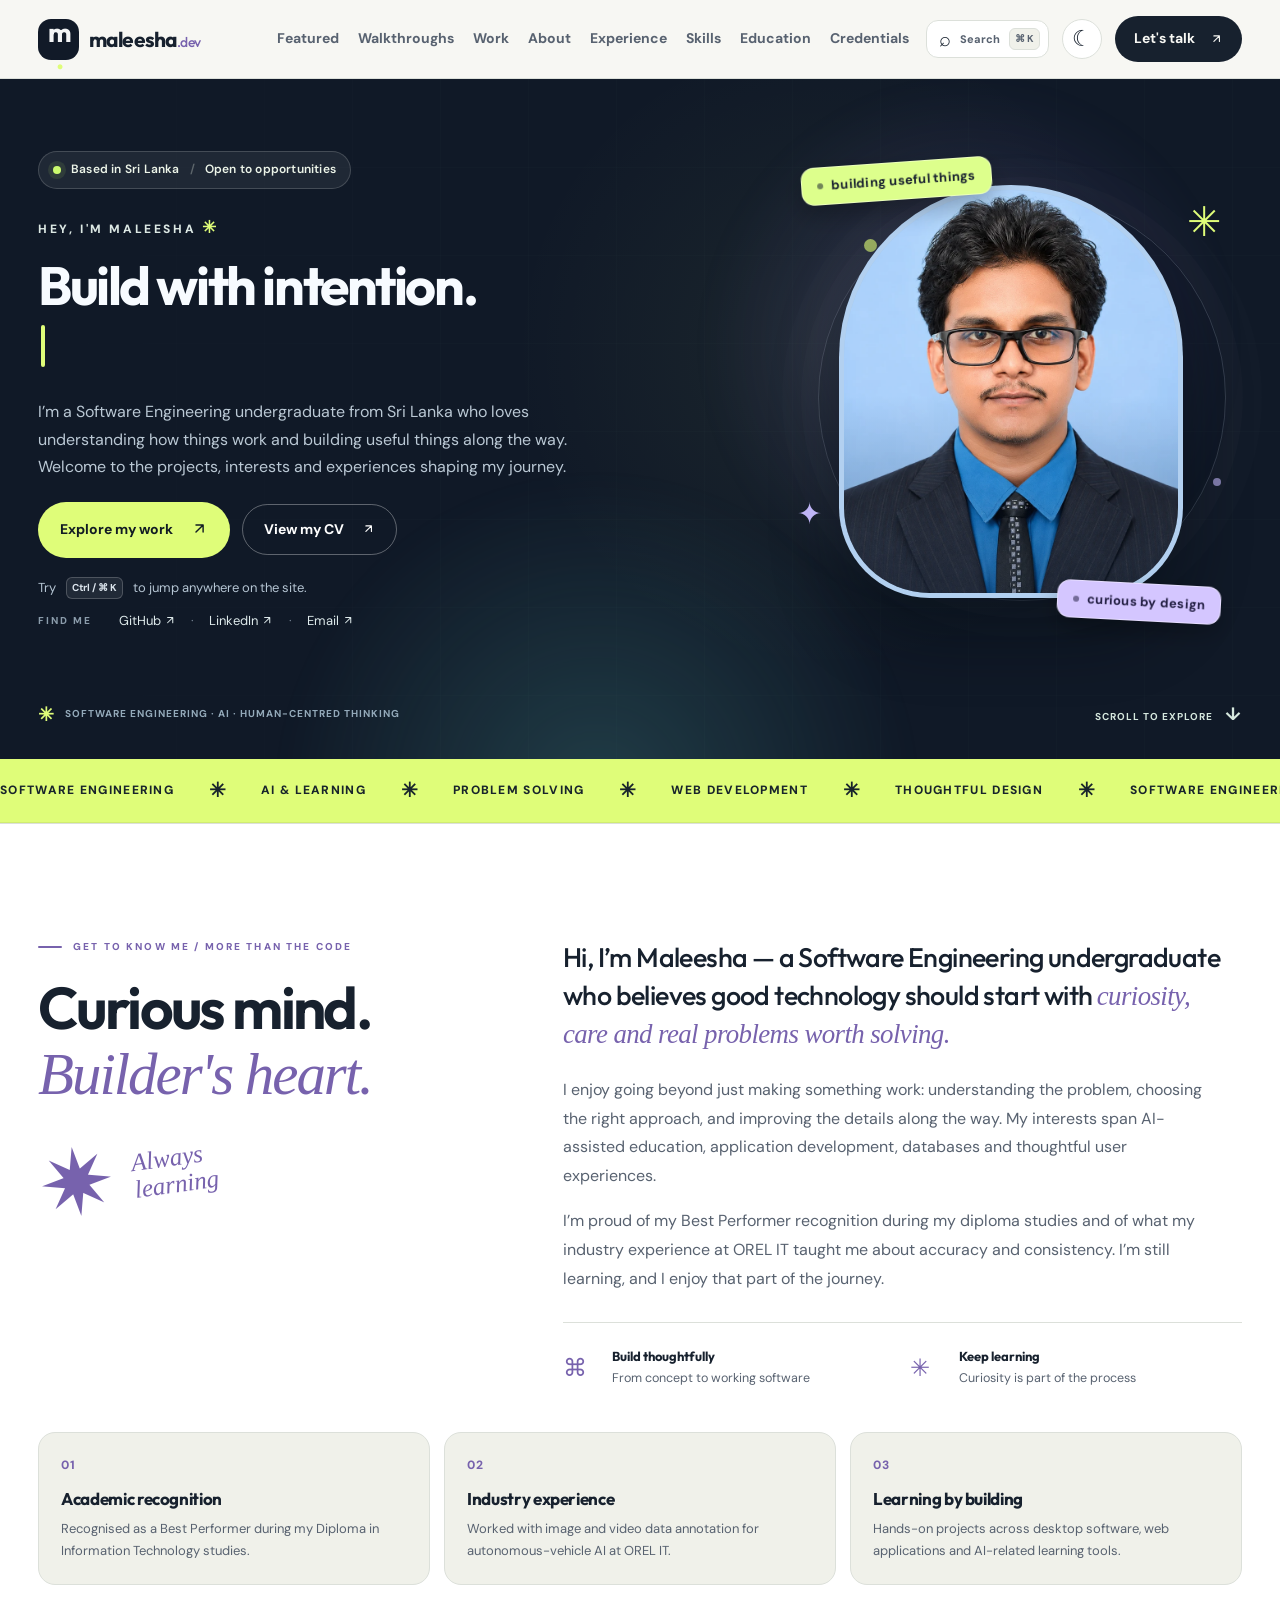
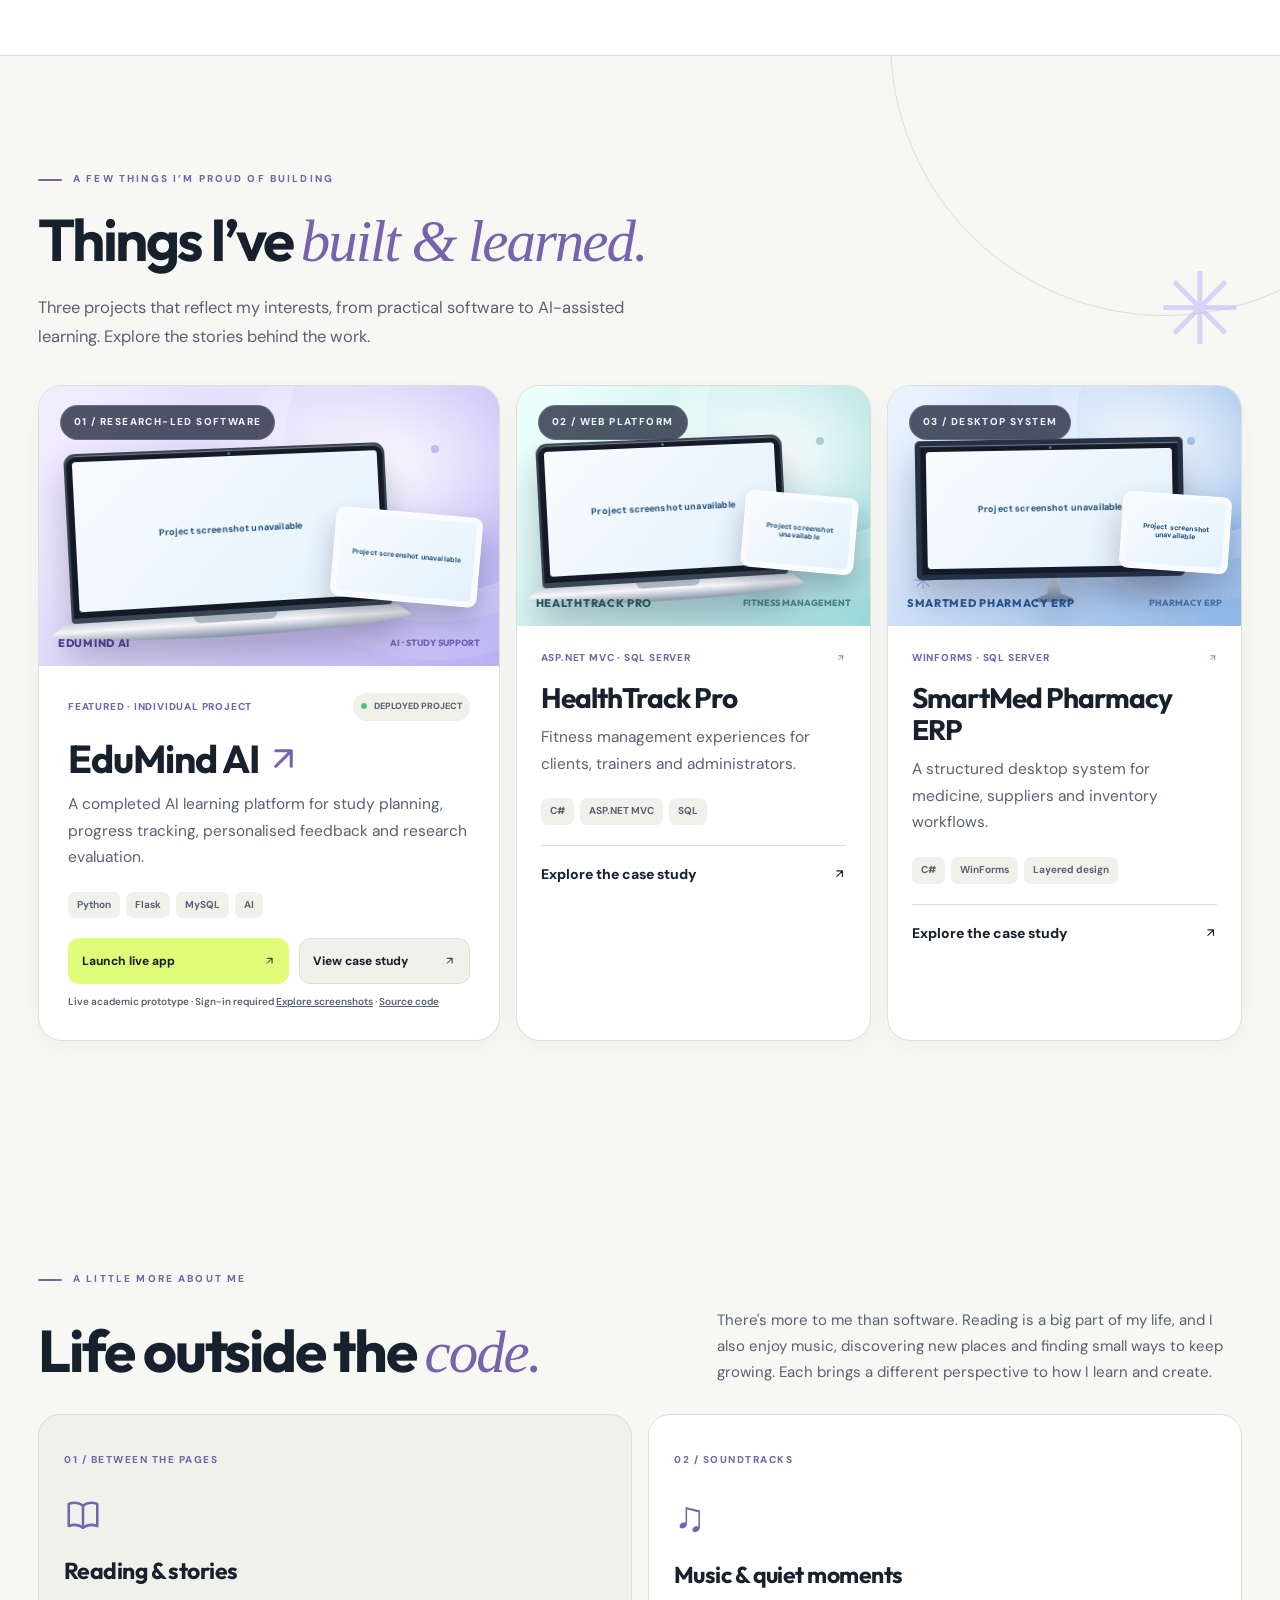
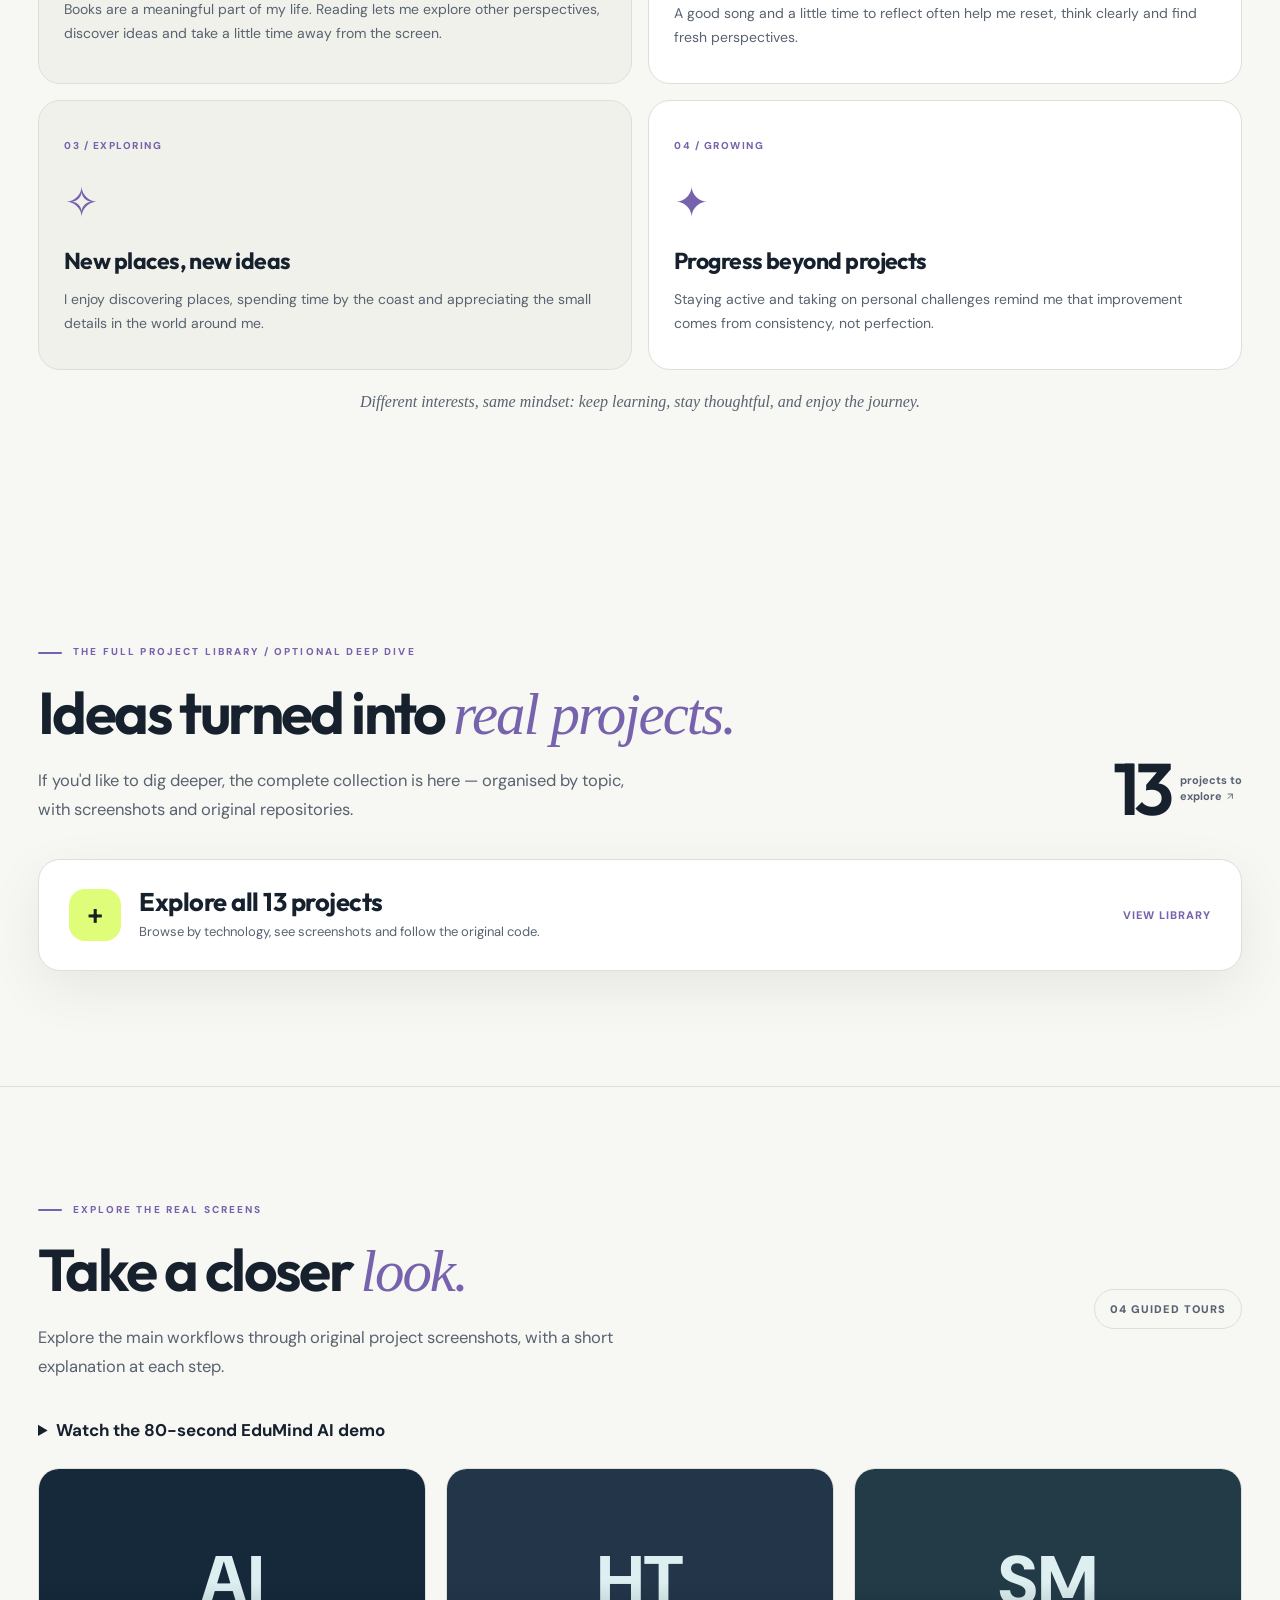
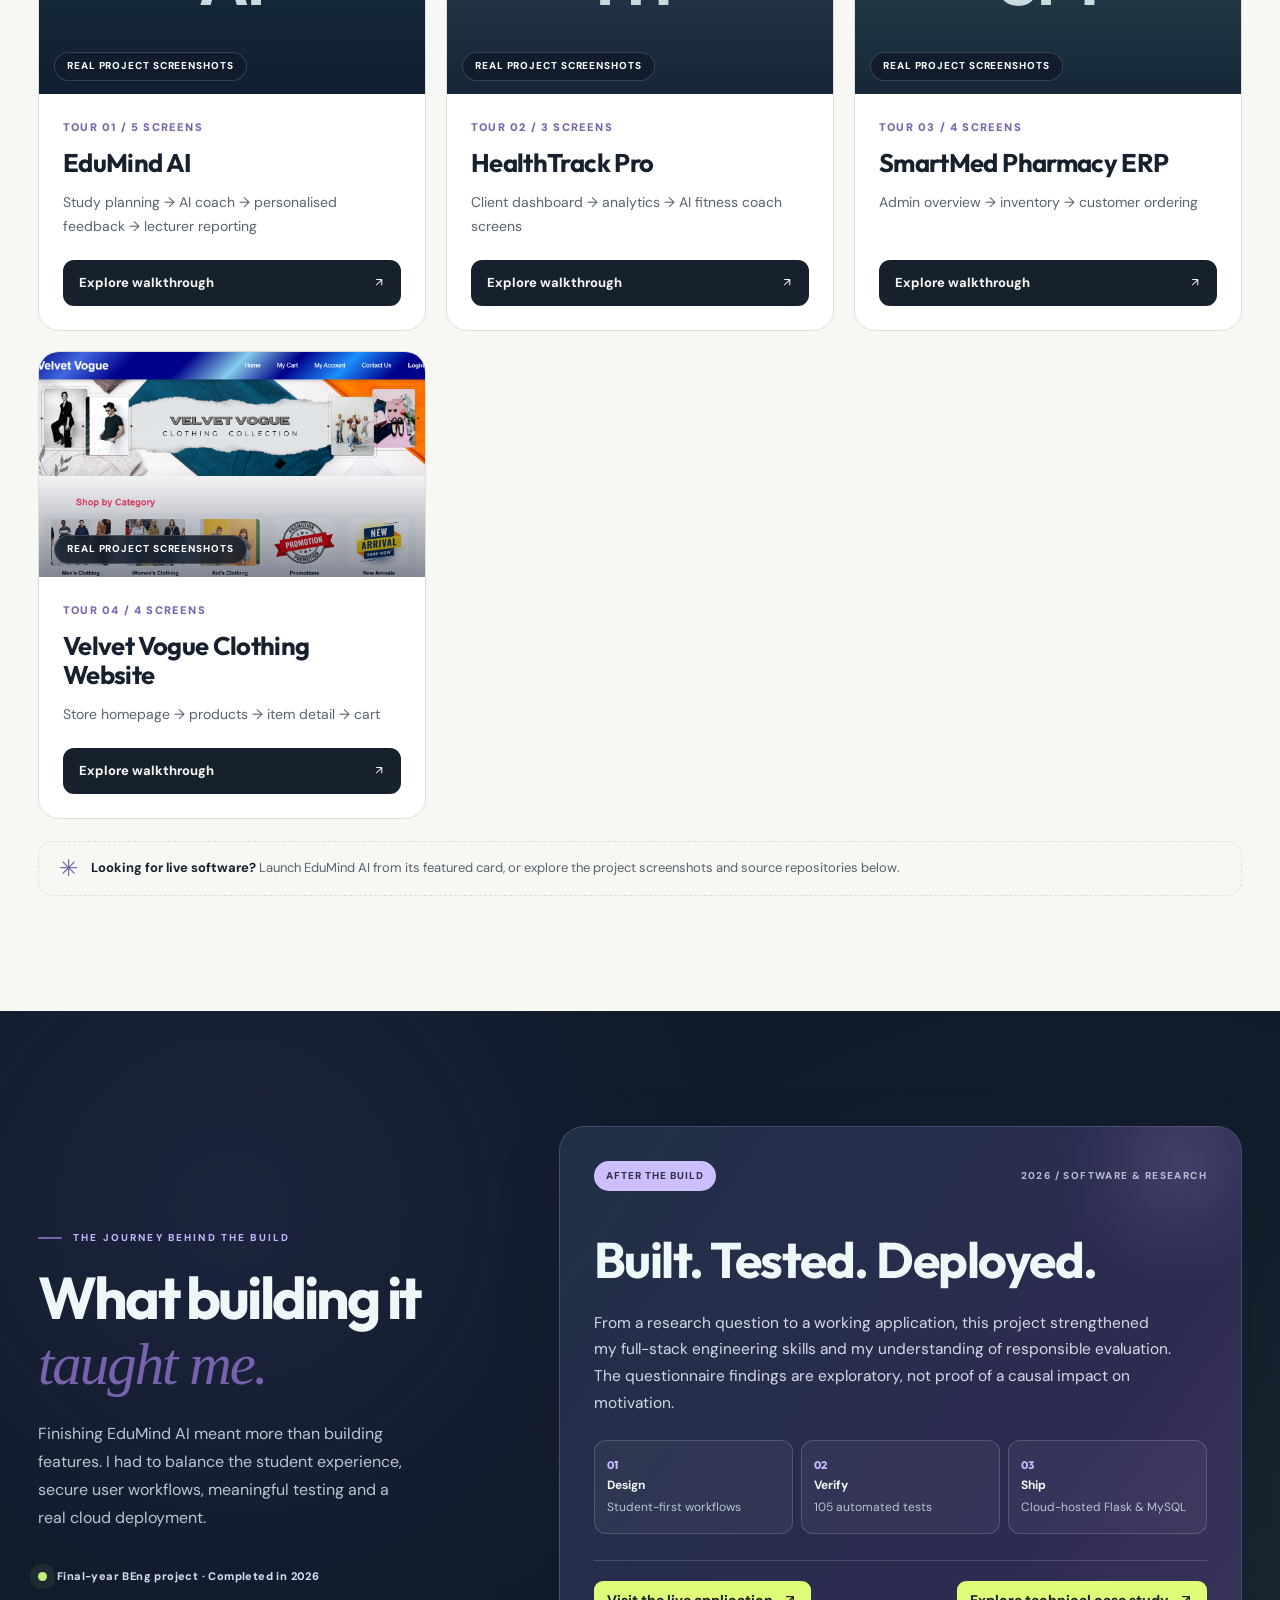
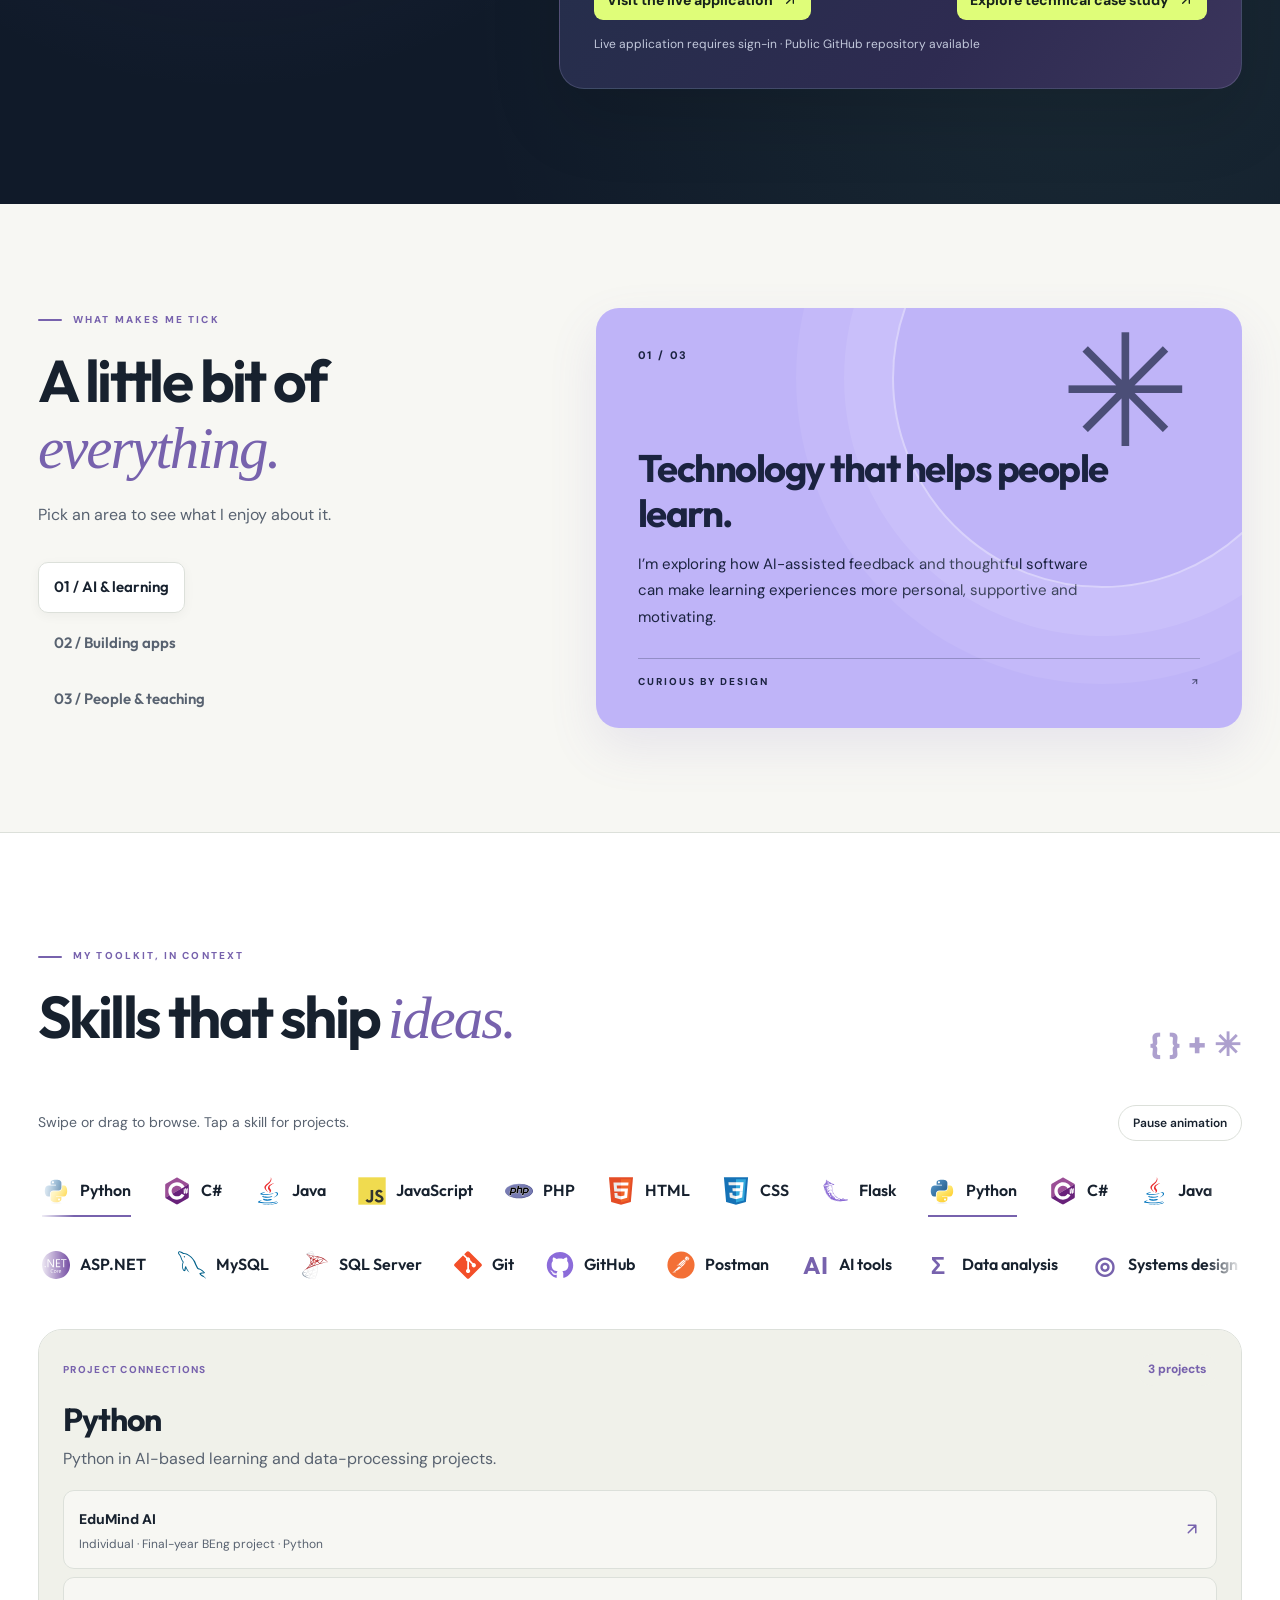
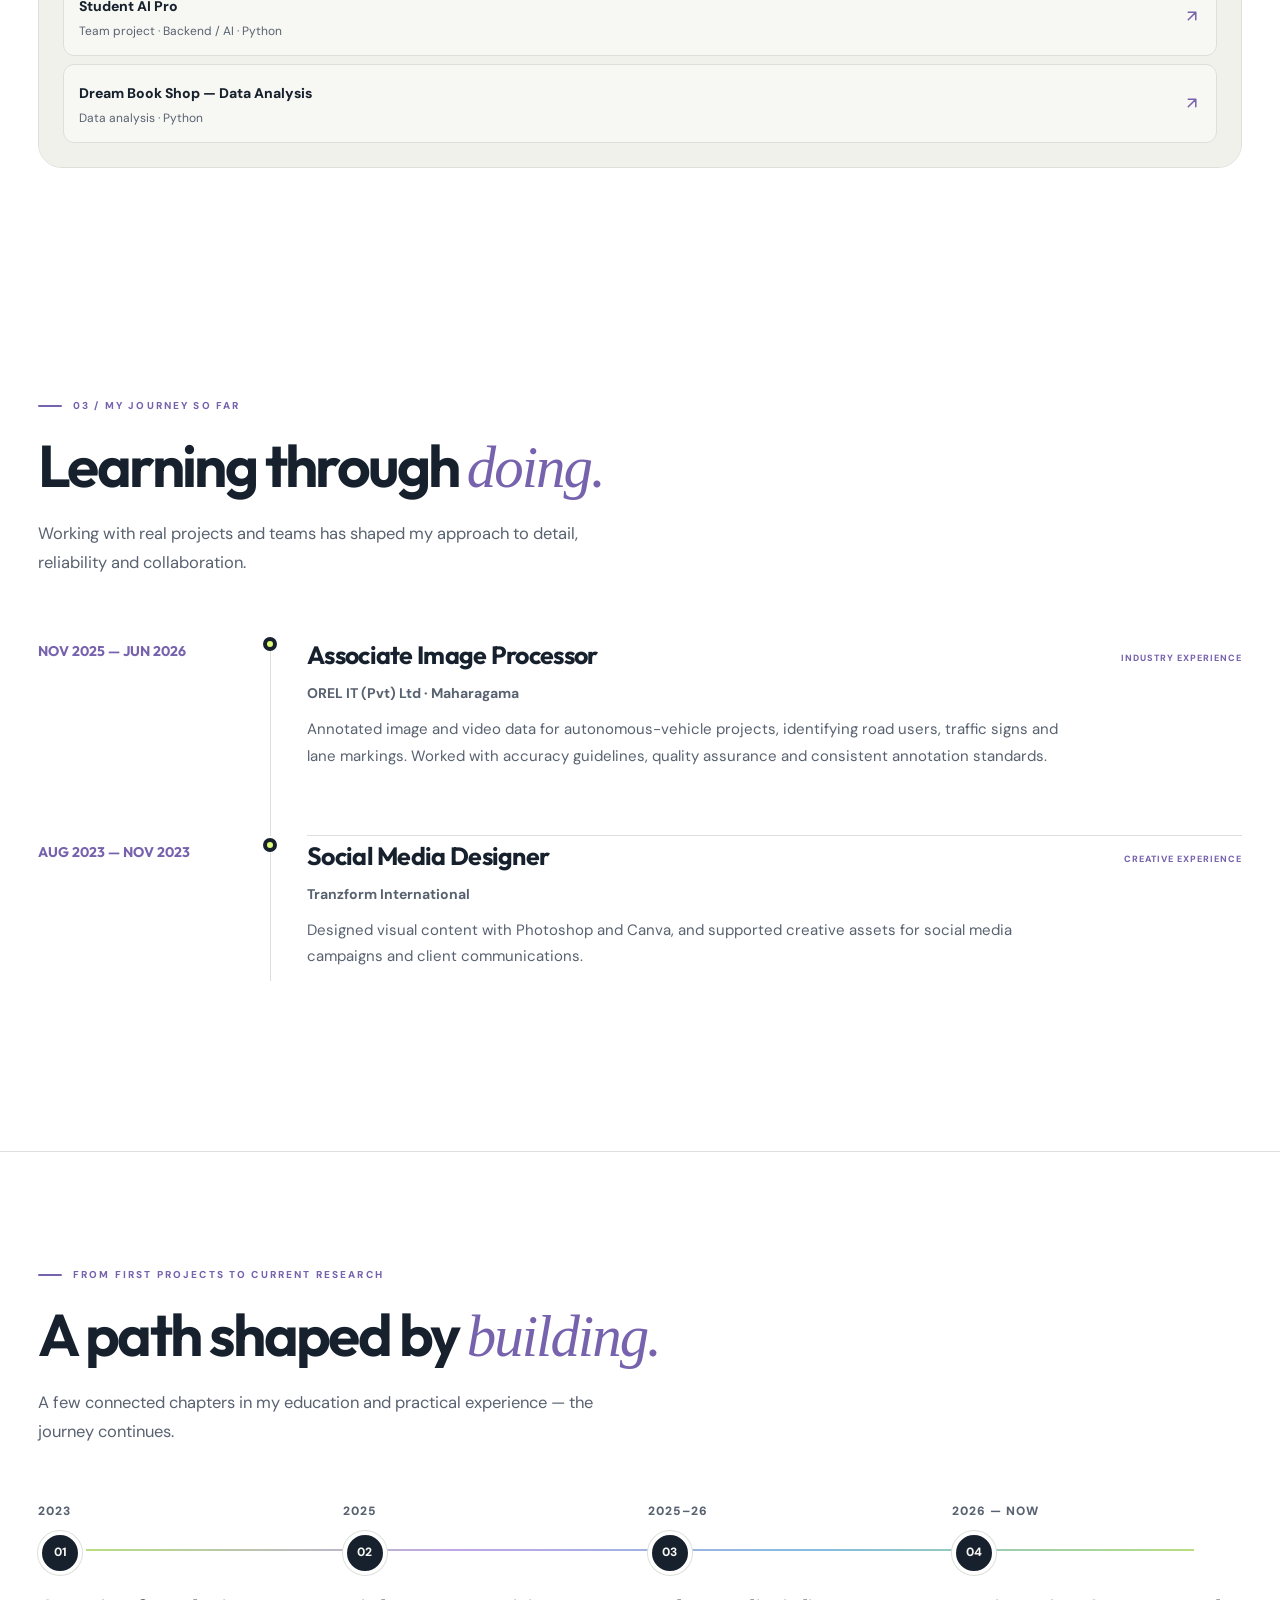
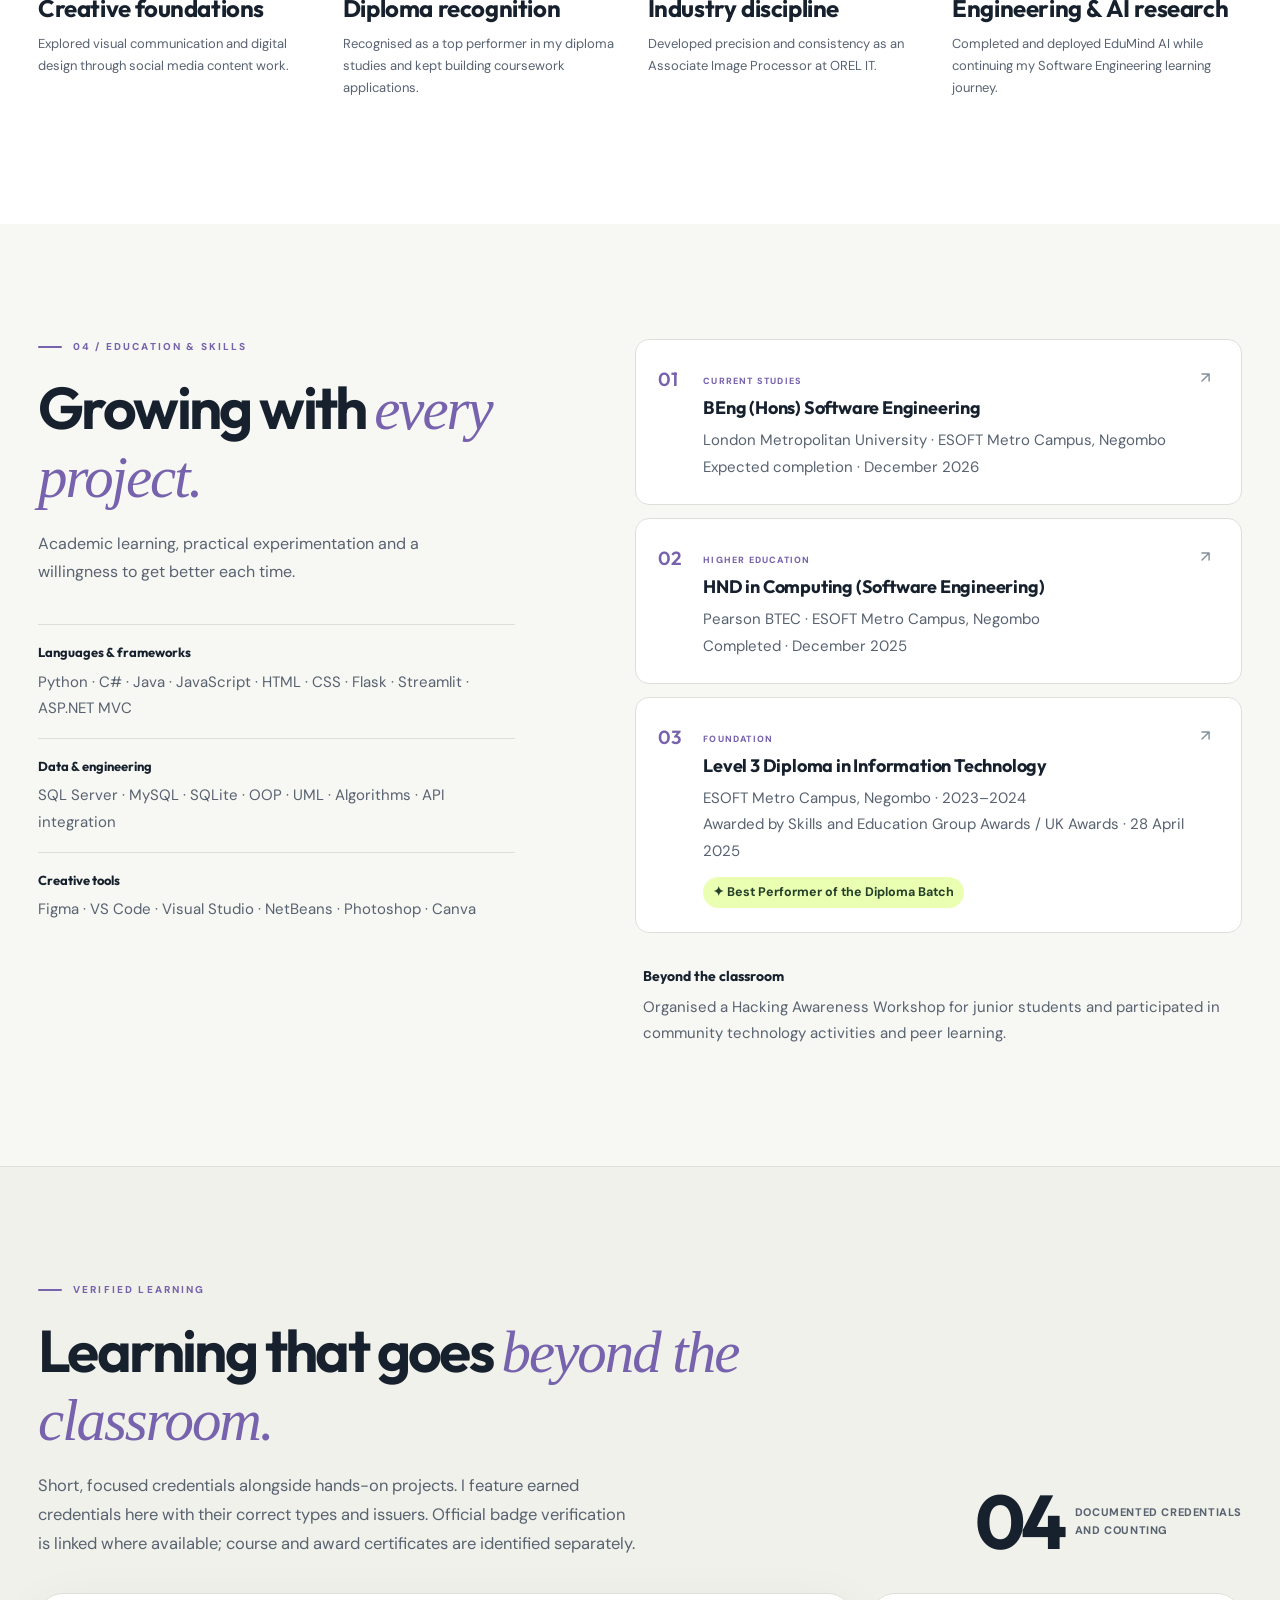
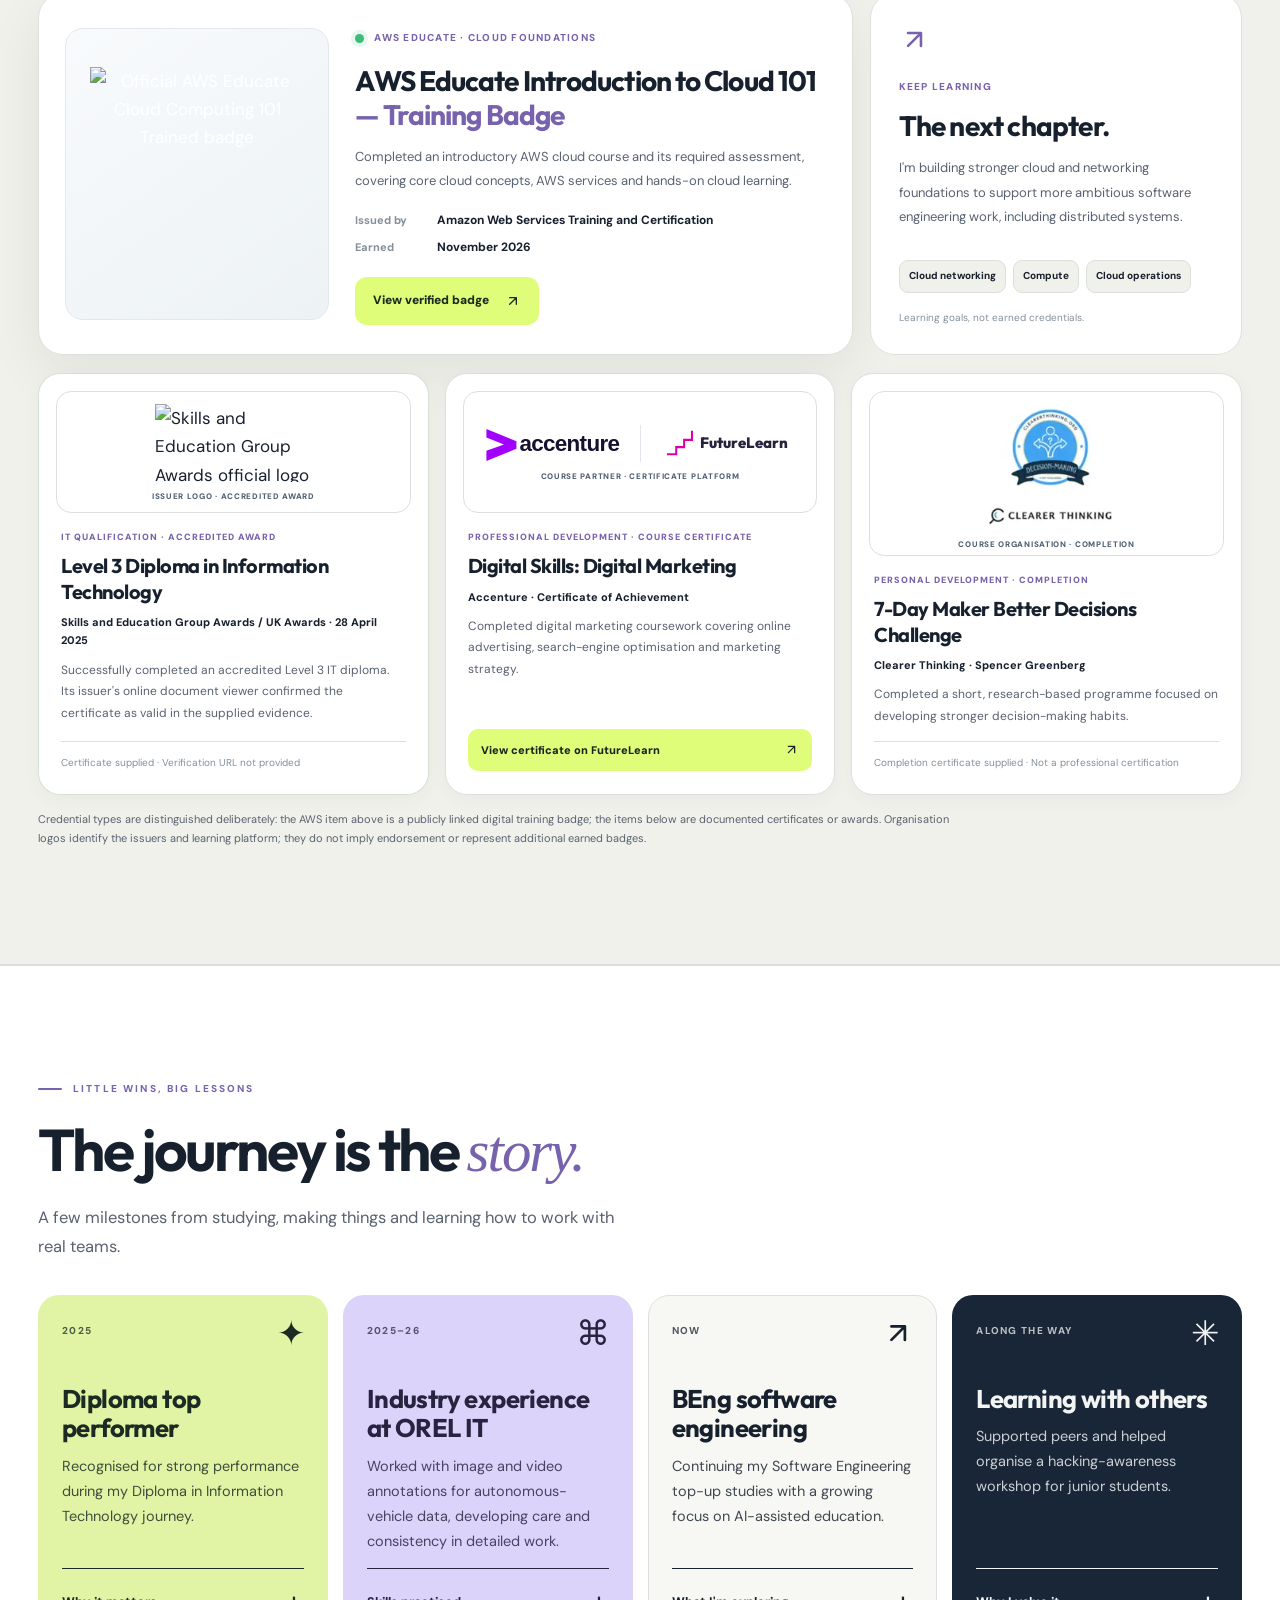
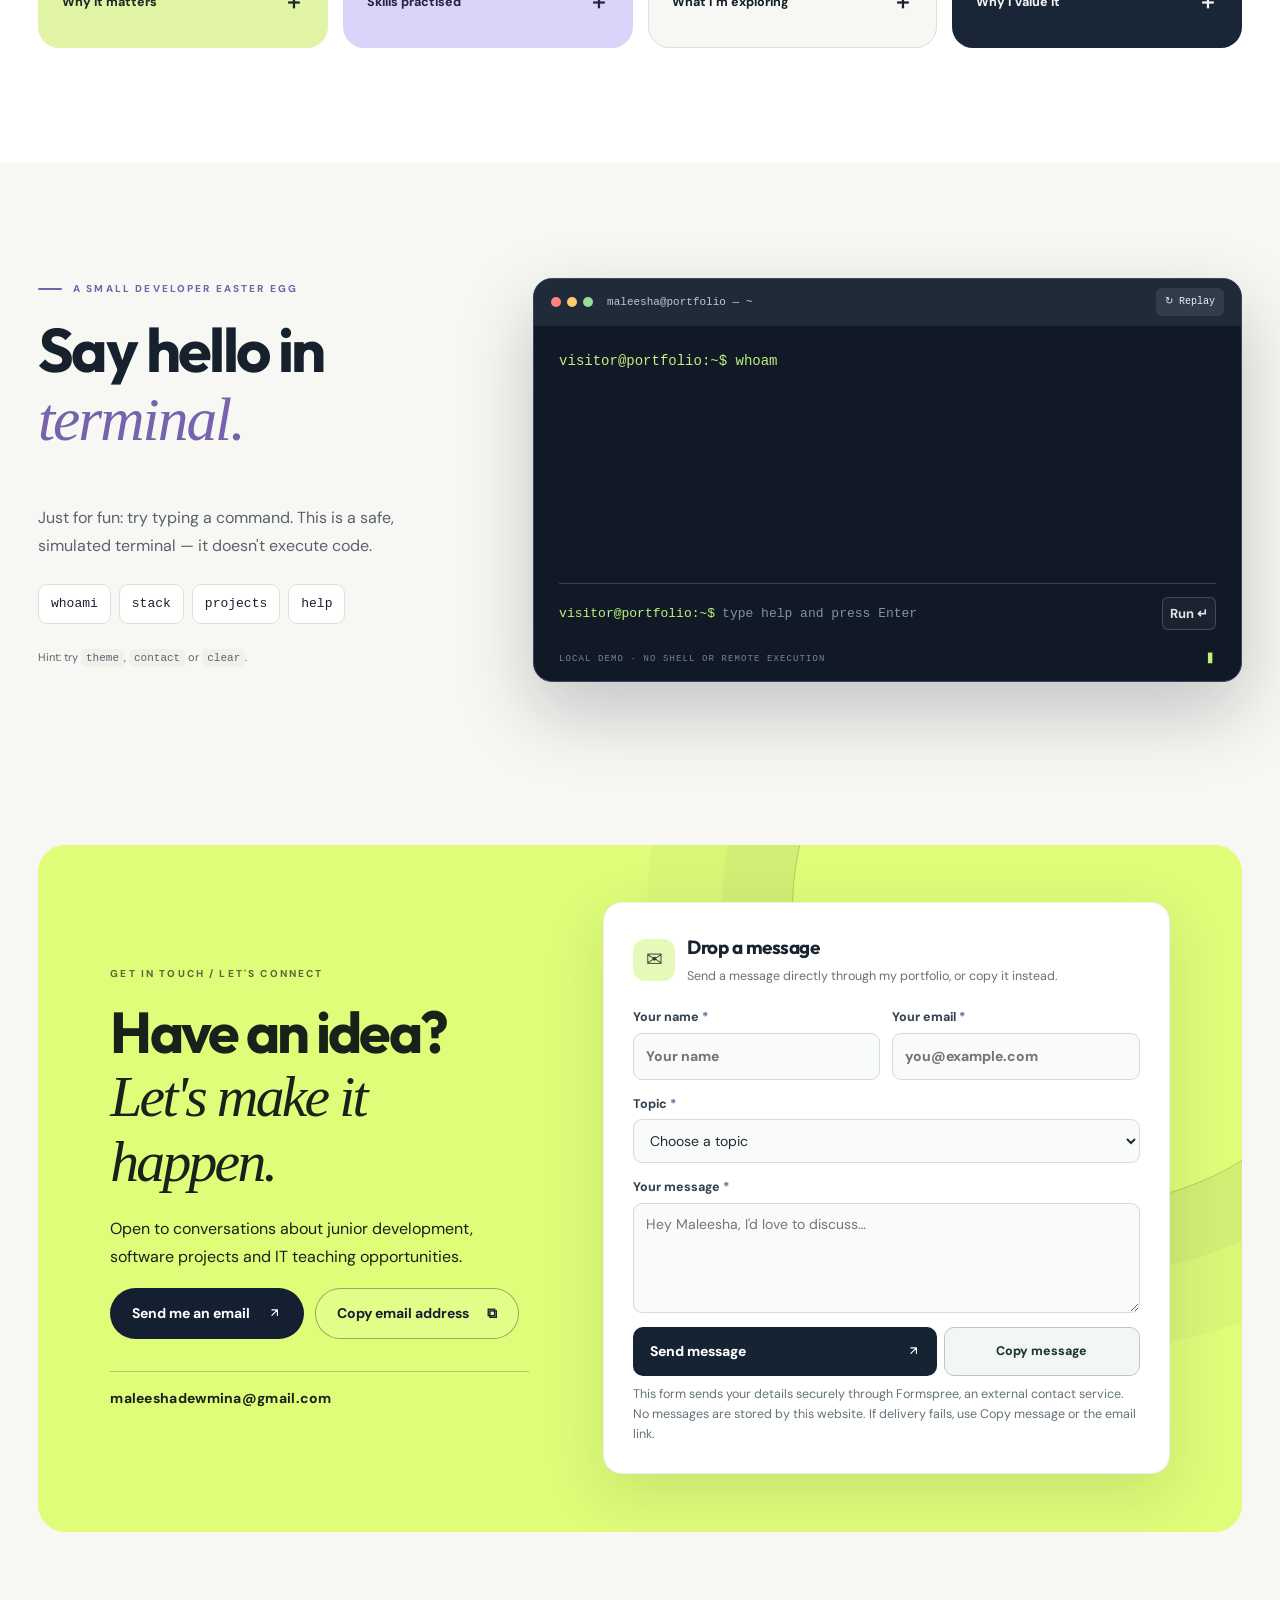
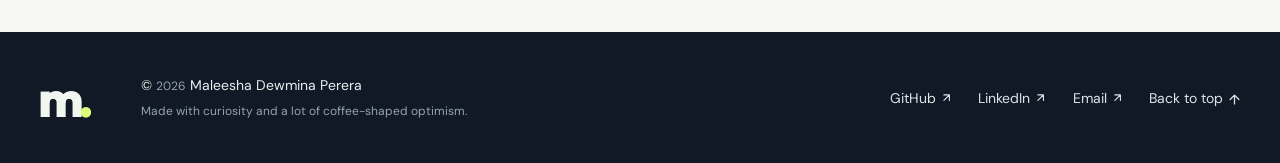
==== commit 7317df5b: "Allow horizontal swipe and drag through animated skills" ====
--- a/index.html
+++ b/index.html
@@ -51,7 +51,7 @@
   <link rel="stylesheet" href="typing-and-readability.css">
   <link rel="stylesheet" href="portfolio-v3.css">
   <link rel="stylesheet" href="mobile-polish-v3.1.css">
-  <link rel="stylesheet" href="personal-v4.css?v=4-17">
+  <link rel="stylesheet" href="personal-v4.css?v=4-18">
   <link rel="stylesheet" href="project-mockups.css?v=3">
   <link rel="stylesheet" href="project-editorial-covers.css?v=2">
   <link rel="stylesheet" href="coursework-polish.css?v=1">
@@ -246,7 +246,7 @@
     <section class="section skills-section" id="skills-explorer" aria-labelledby="skills-heading">
       <div class="shell">
         <div class="section-label reveal"><span class="label-dash"></span> MY TOOLKIT, IN CONTEXT</div><div class="section-intro reveal"><div><h2 id="skills-heading">Skills that ship <span class="serif-accent">ideas.</span></h2></div><span class="skills-deco" aria-hidden="true">{ } + ✳︎</span></div>
-        <div class="tech-marquee" id="technology-marquee"><div class="tech-marquee-toolbar"><p>Tap a skill to explore my projects.</p><button class="tech-motion-toggle" id="tech-motion-toggle" type="button" aria-pressed="false">Pause animation</button></div></div>
+        <div class="tech-marquee" id="technology-marquee"><div class="tech-marquee-toolbar"><p>Swipe or drag to browse. Tap a skill for projects.</p><button class="tech-motion-toggle" id="tech-motion-toggle" type="button" aria-pressed="false">Pause animation</button></div></div>
         <div class="skills-explorer skills-explorer-single reveal"><div class="skills-results" id="skills-results" aria-live="polite"><div class="skills-results-top"><span>PROJECT CONNECTIONS</span><span class="skill-match-count" id="skill-match-count"></span></div><h3 id="skill-result-title">Python</h3><p id="skill-result-description">Used for practical Python tools and research-led AI experiences.</p><div id="skill-projects" class="skill-projects"></div></div></div>
       </div>
     </section>
@@ -417,7 +417,7 @@
   <div id="toast" class="toast" role="status" aria-live="polite"></div>
   <script src="projects-data.js?v=5" defer></script>
   <script src="script.js?v=3" defer></script>
-  <script src="extra-features.js?v=9" defer></script>
+  <script src="extra-features.js?v=10" defer></script>
   <script src="hero-typing.js" defer></script>
   <script src="portfolio-v3.js?v=5" defer></script>
   <script src="project-mockups.js?v=4" defer></script>
--- a/personal-v4.css
+++ b/personal-v4.css
@@ -692,3 +692,13 @@
   .tech-motion-toggle { display:none; }
   .tech-card::after { transition:none; }
 }
+
+/* Horizontal gestures scrub the loop while vertical gestures scroll the page. */
+.tech-row { touch-action:pan-y pinch-zoom; cursor:grab; }
+.tech-card { cursor:grab; user-select:none; -webkit-user-select:none; }
+.tech-card img { pointer-events:none; -webkit-user-drag:none; }
+.tech-marquee.is-interacting .tech-row, .tech-marquee.is-interacting .tech-card { cursor:grabbing; }
+@media (prefers-reduced-motion:reduce) {
+  .tech-row { touch-action:auto; }
+  .tech-card { cursor:pointer; }
+}
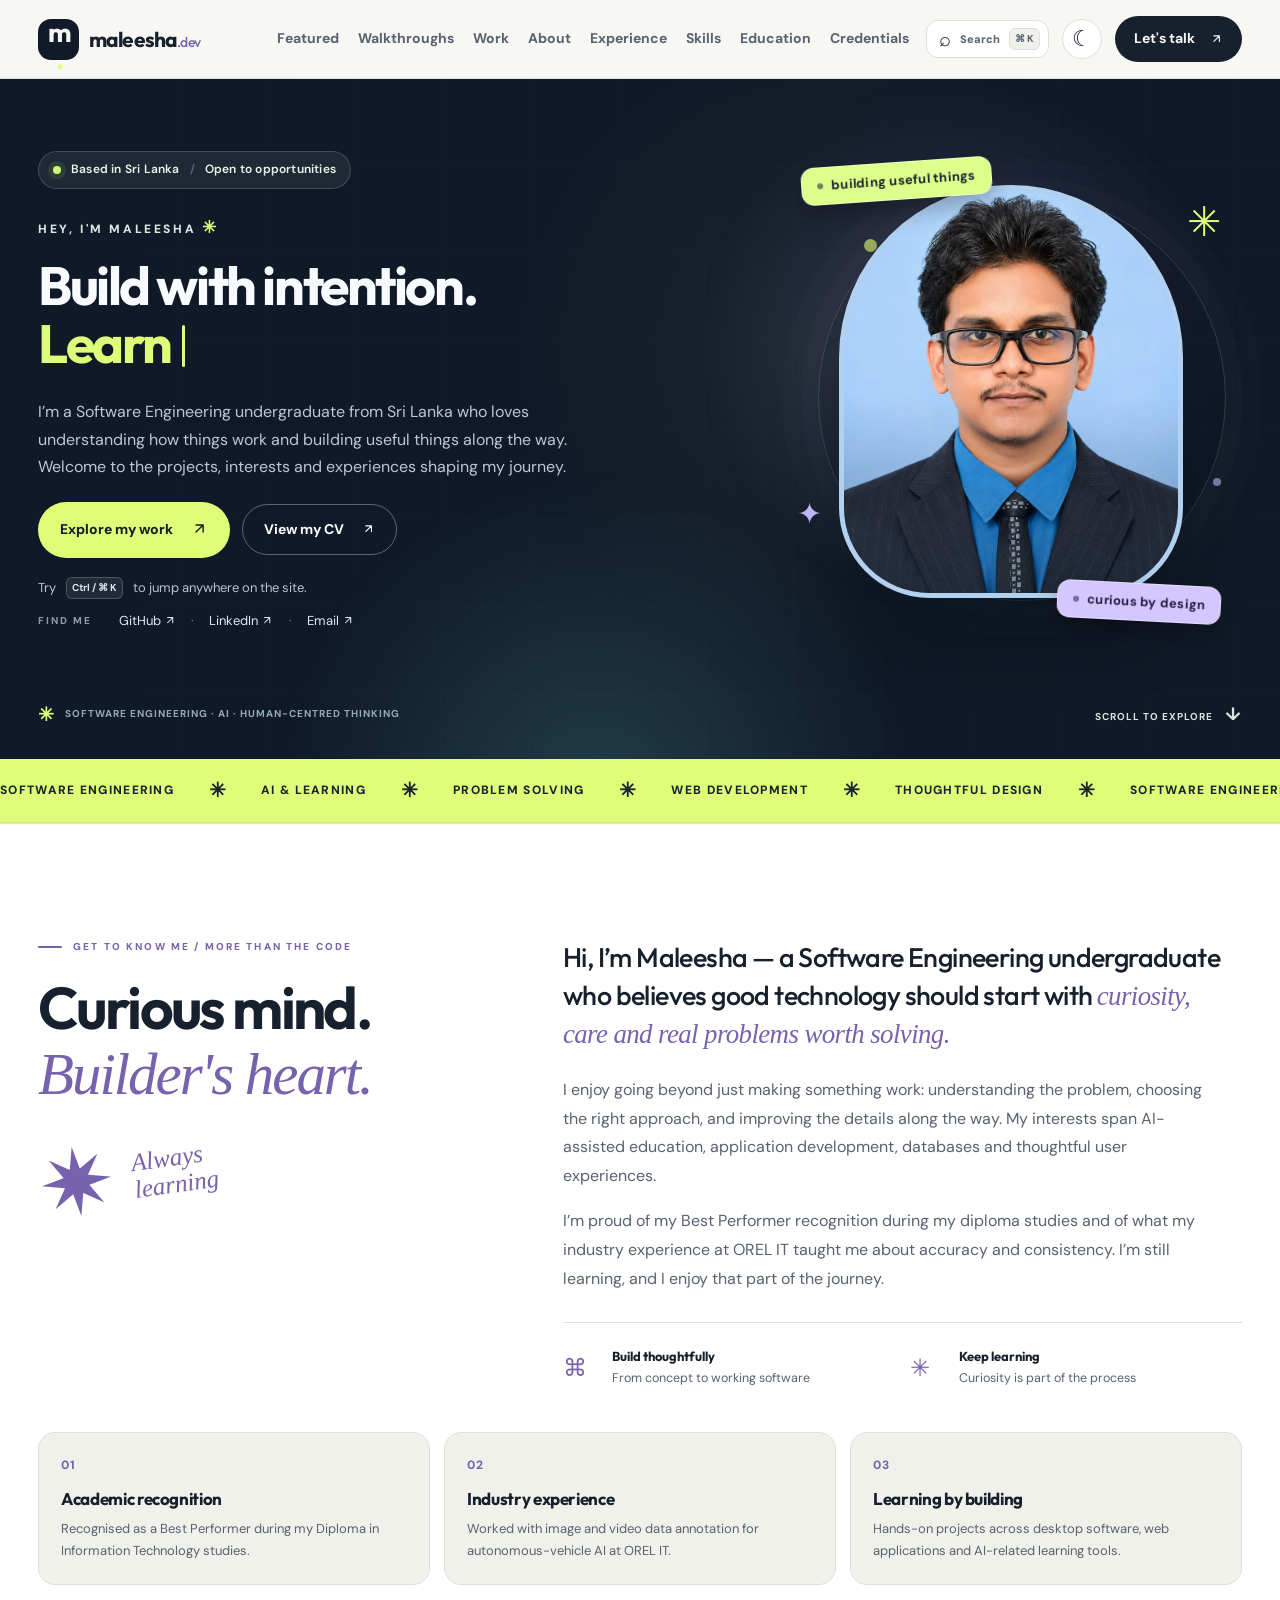
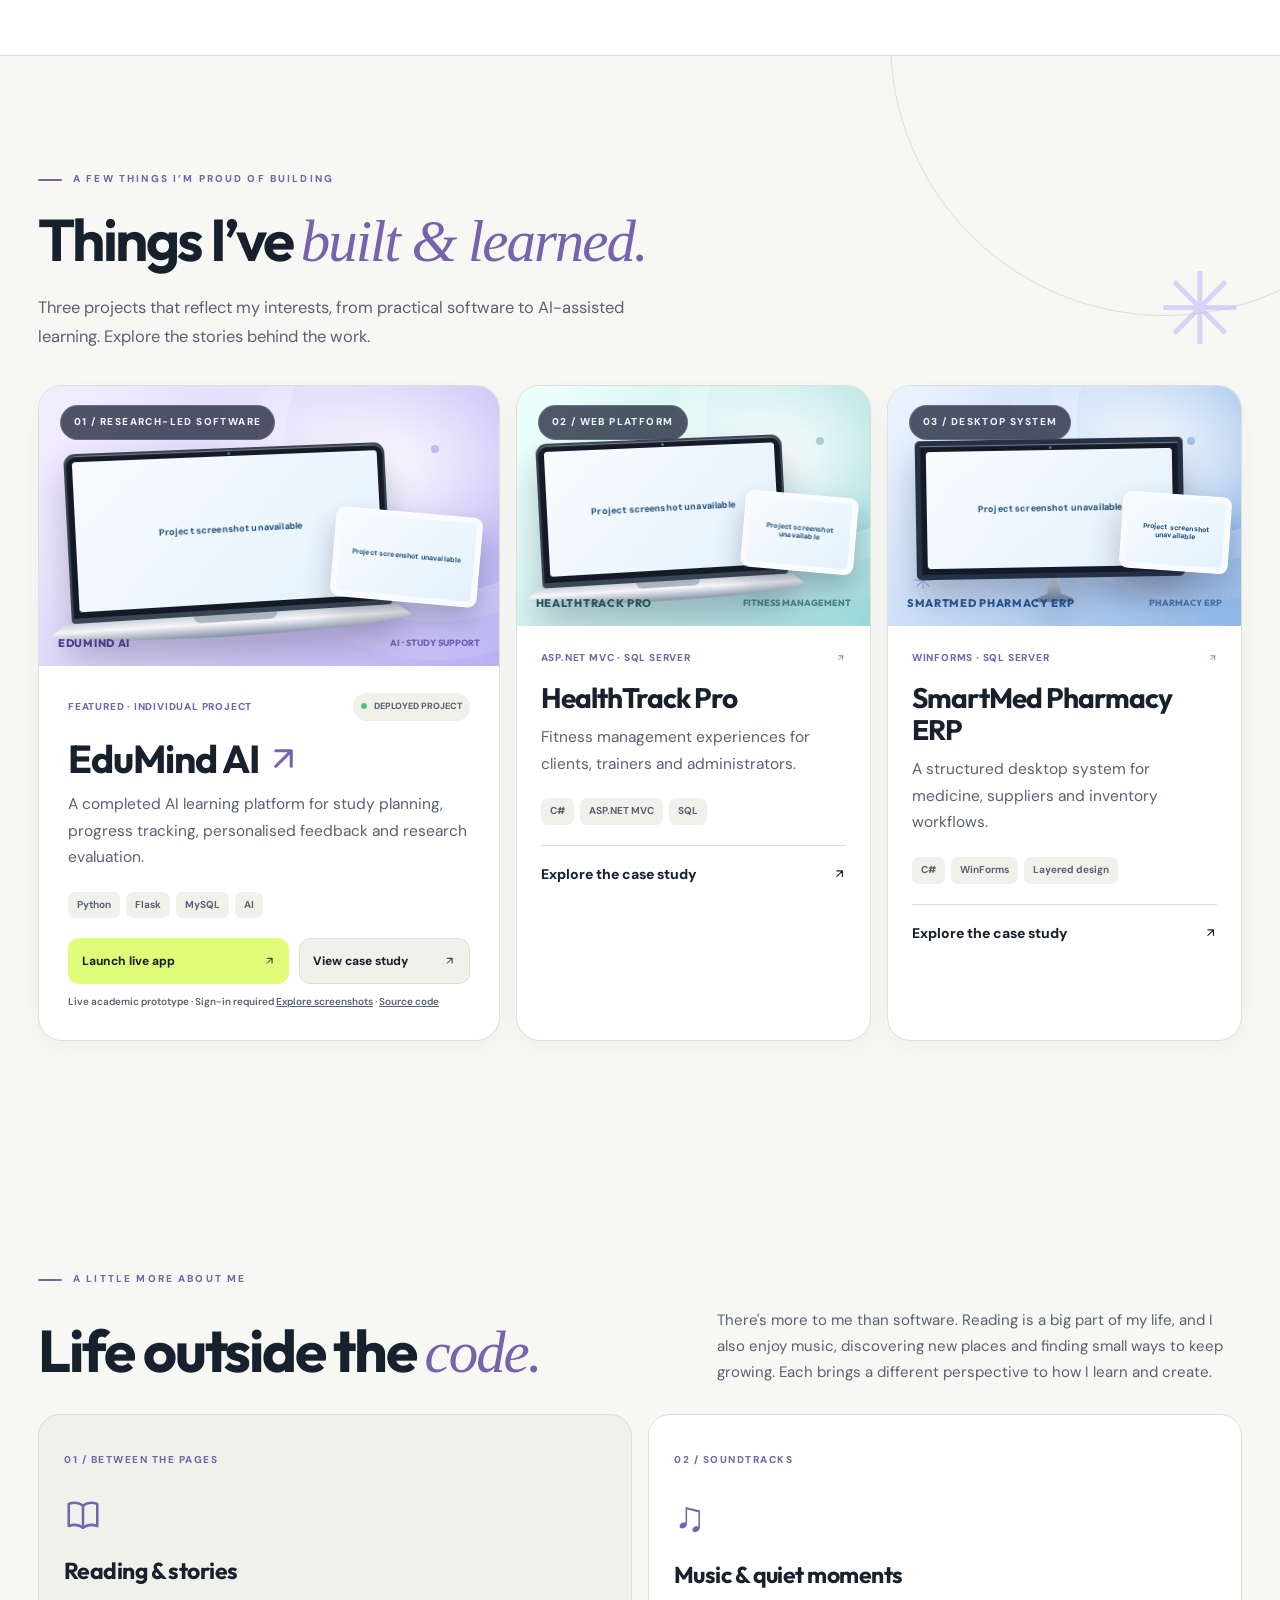
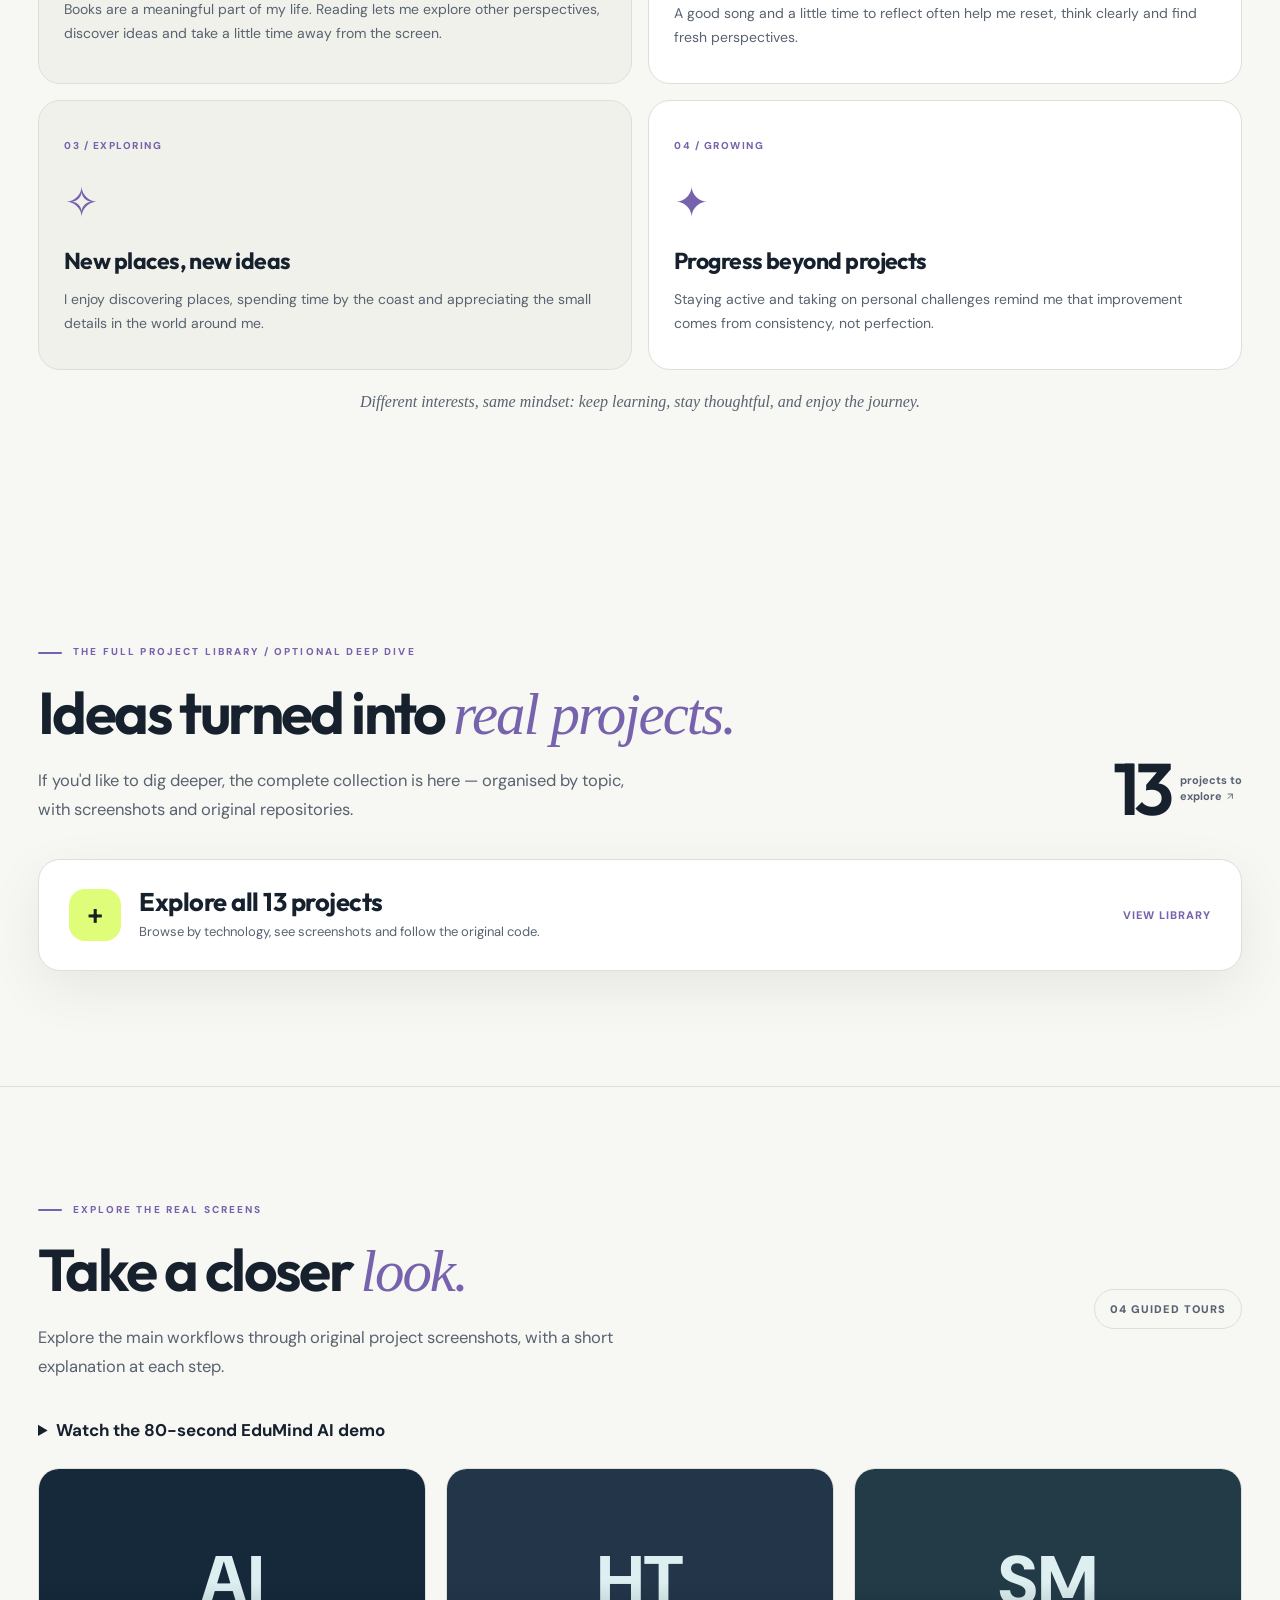
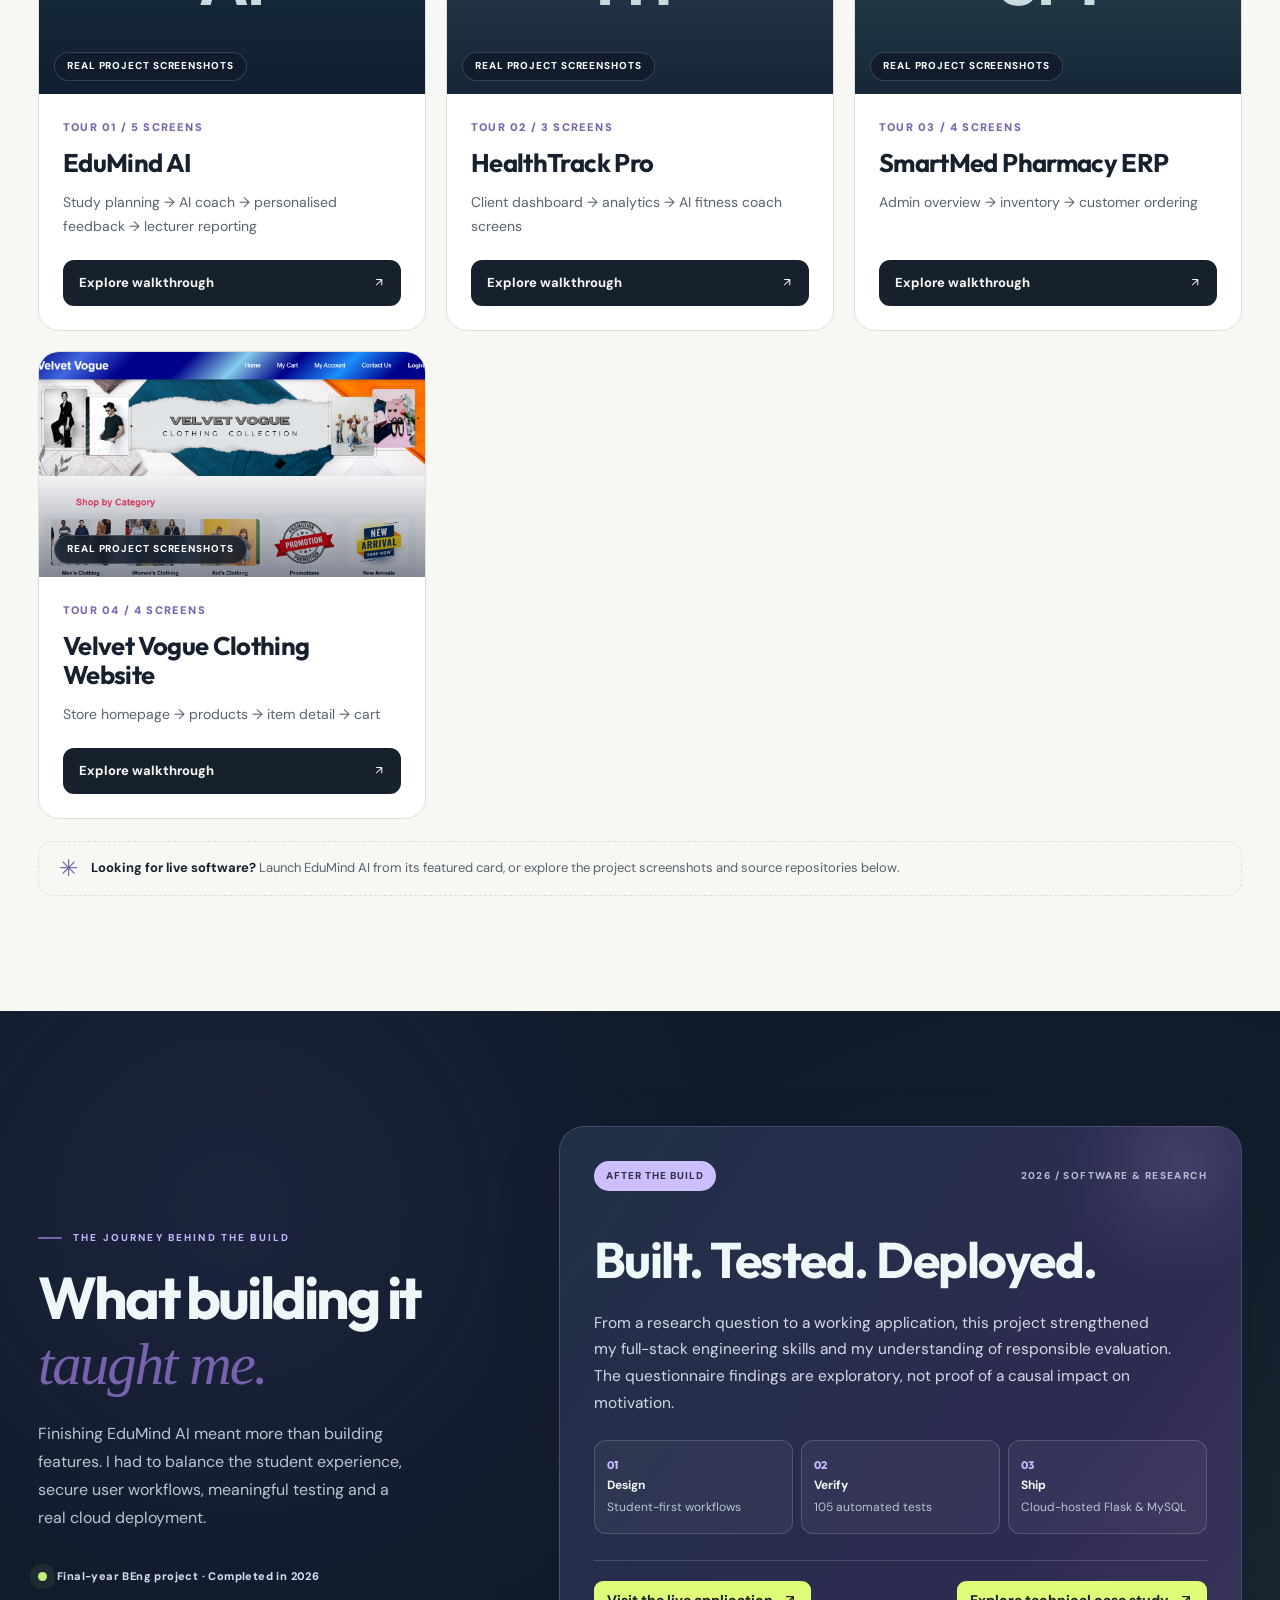
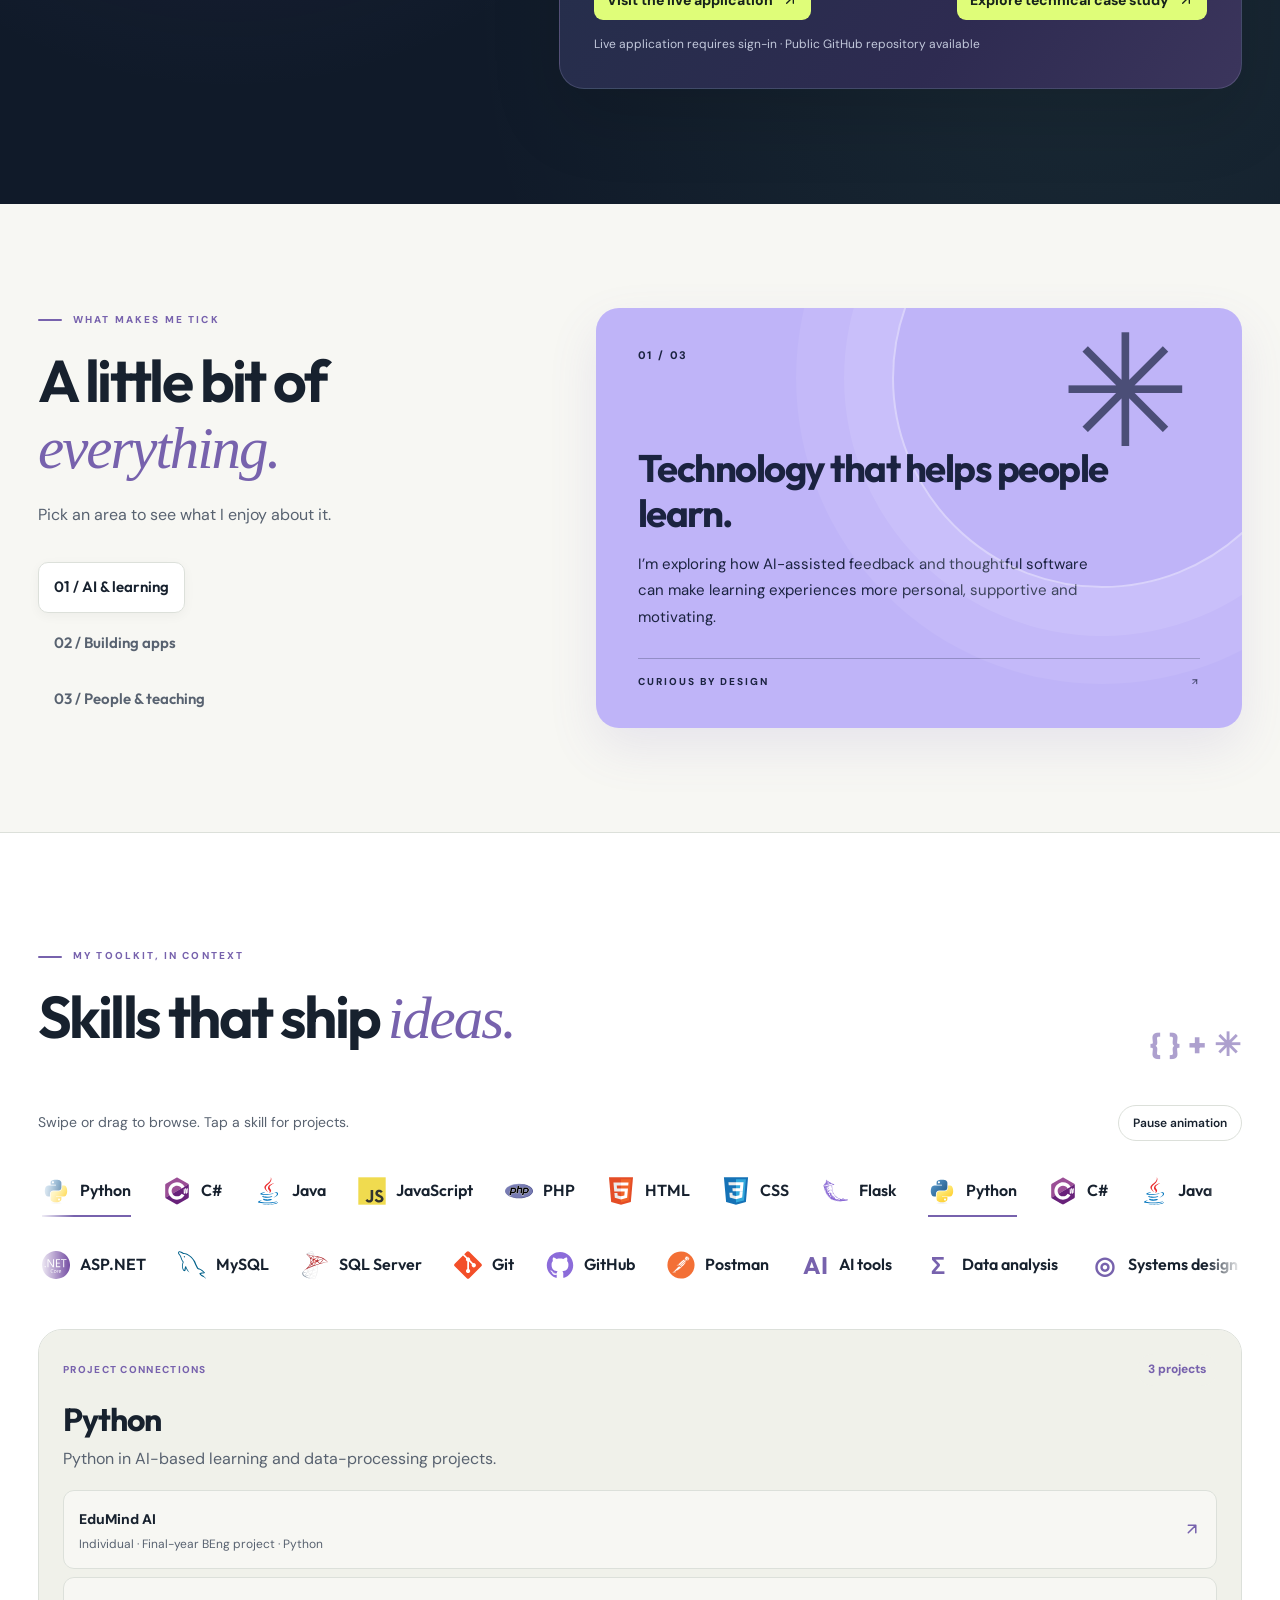
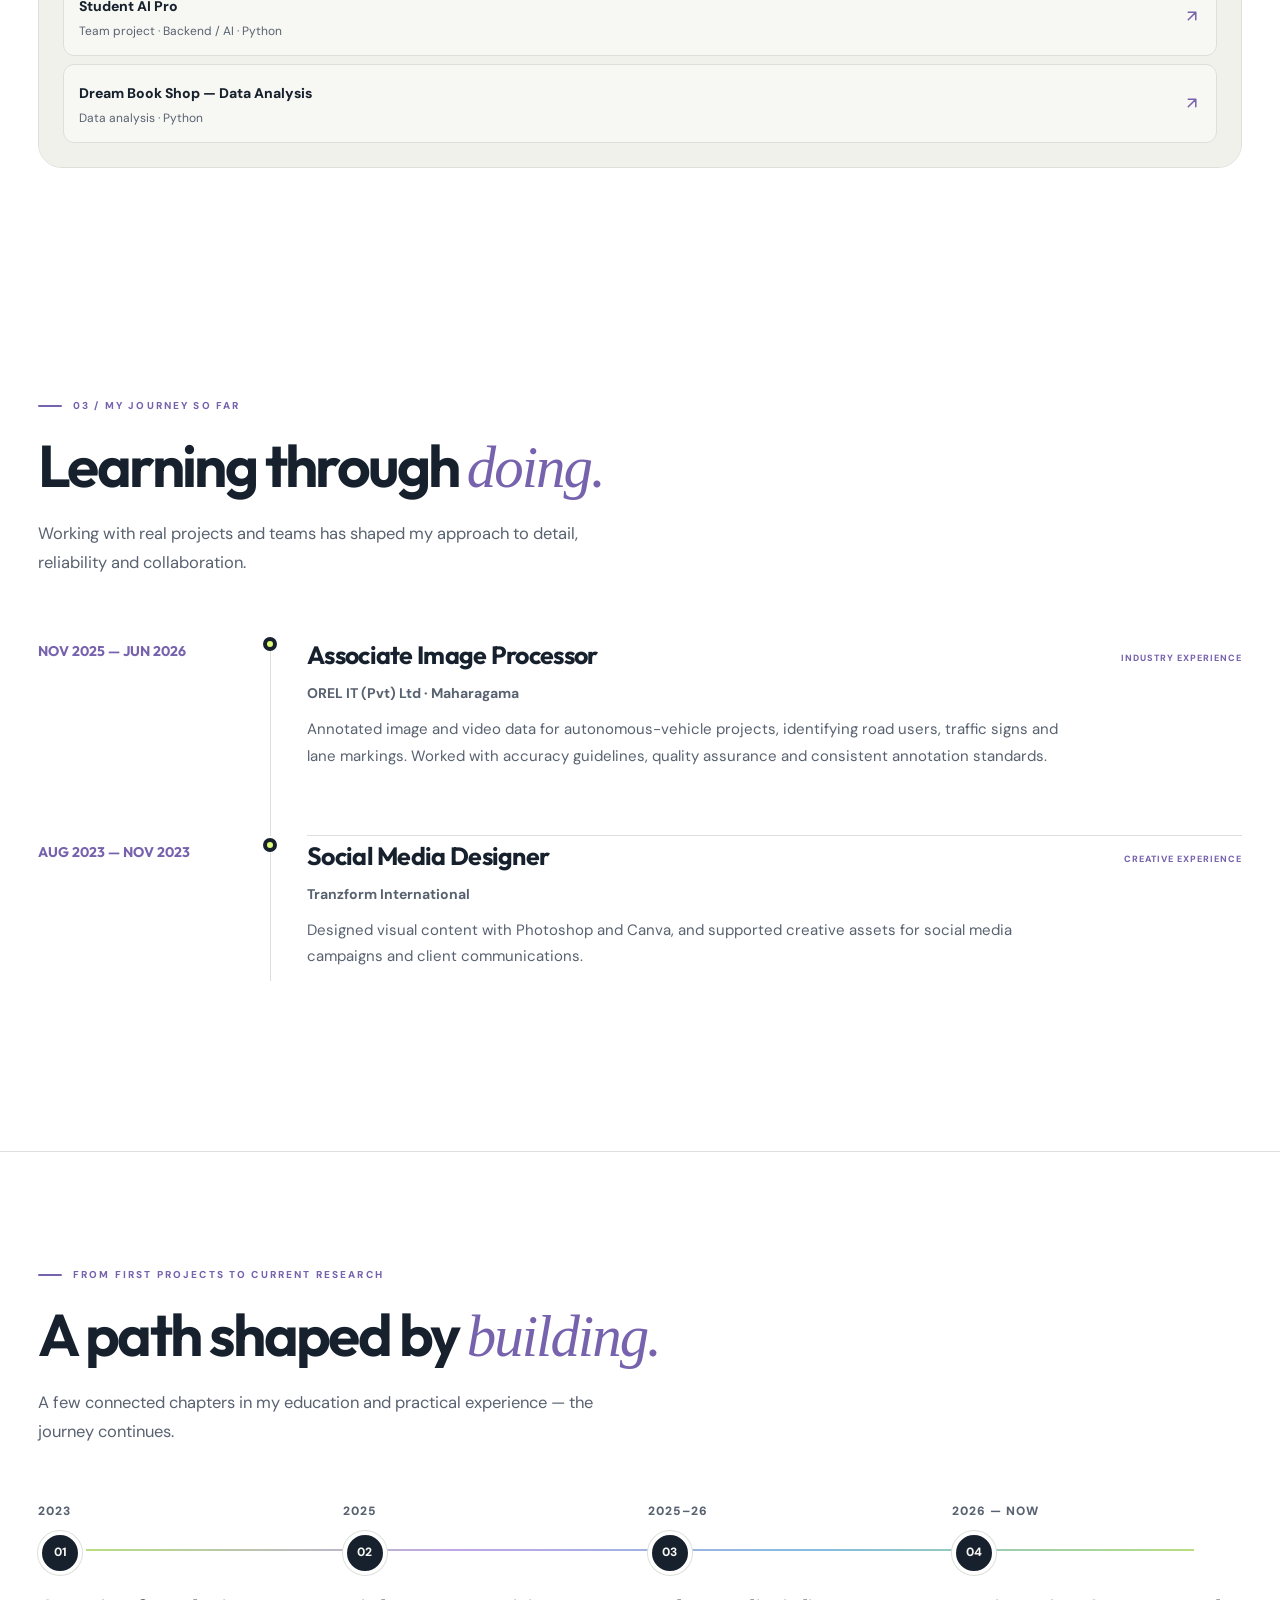
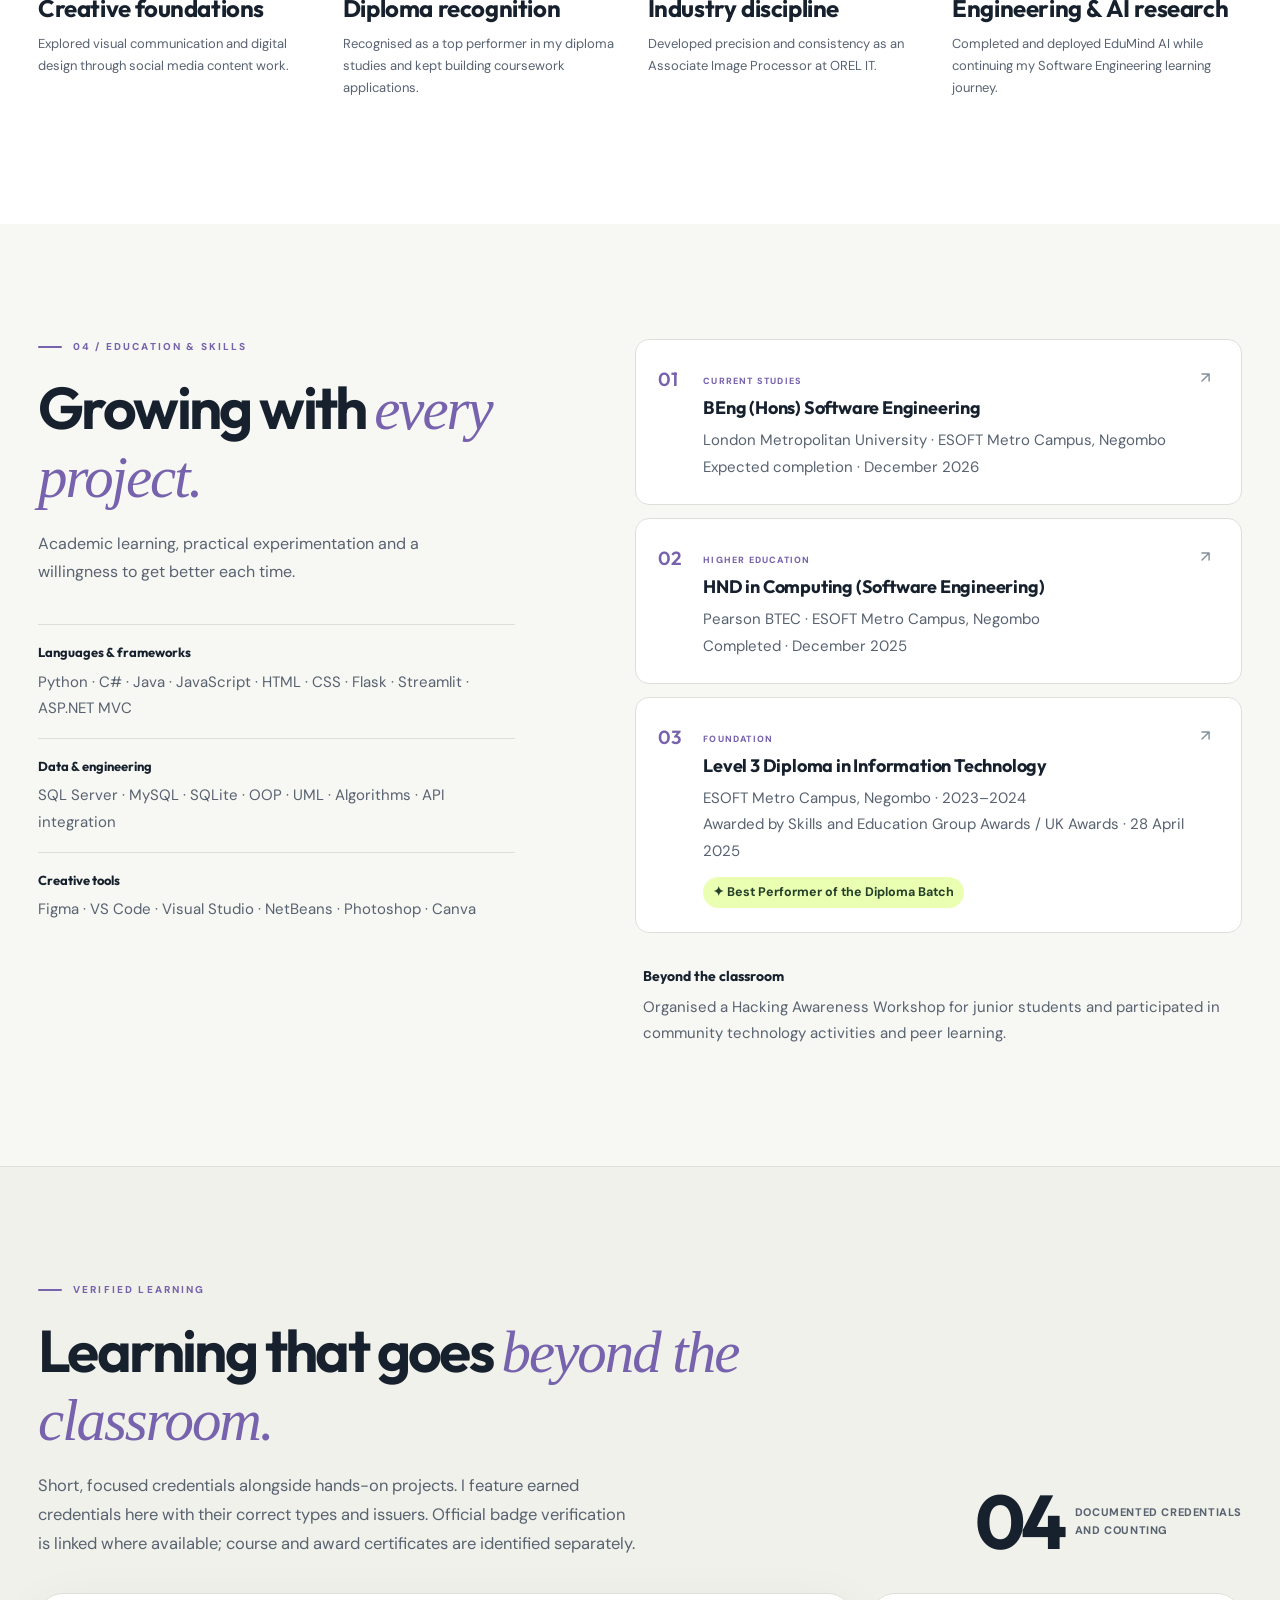
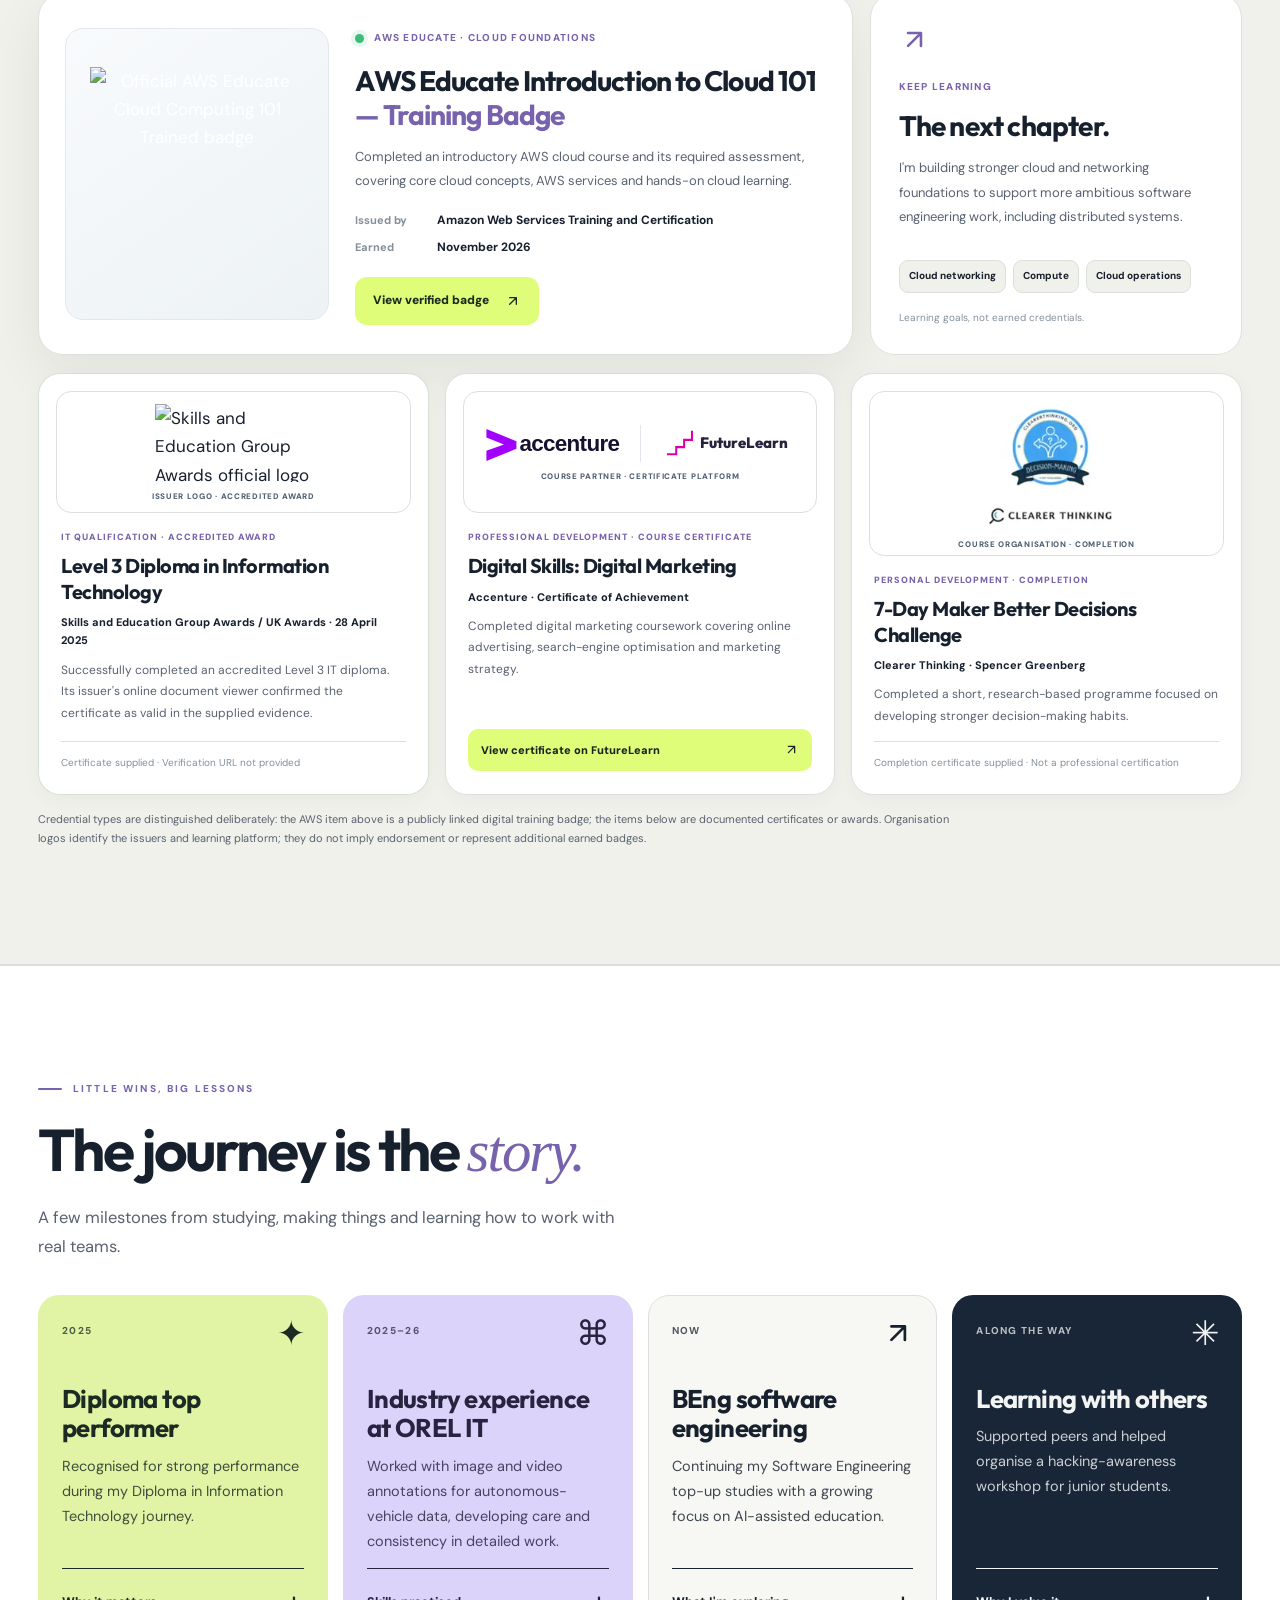
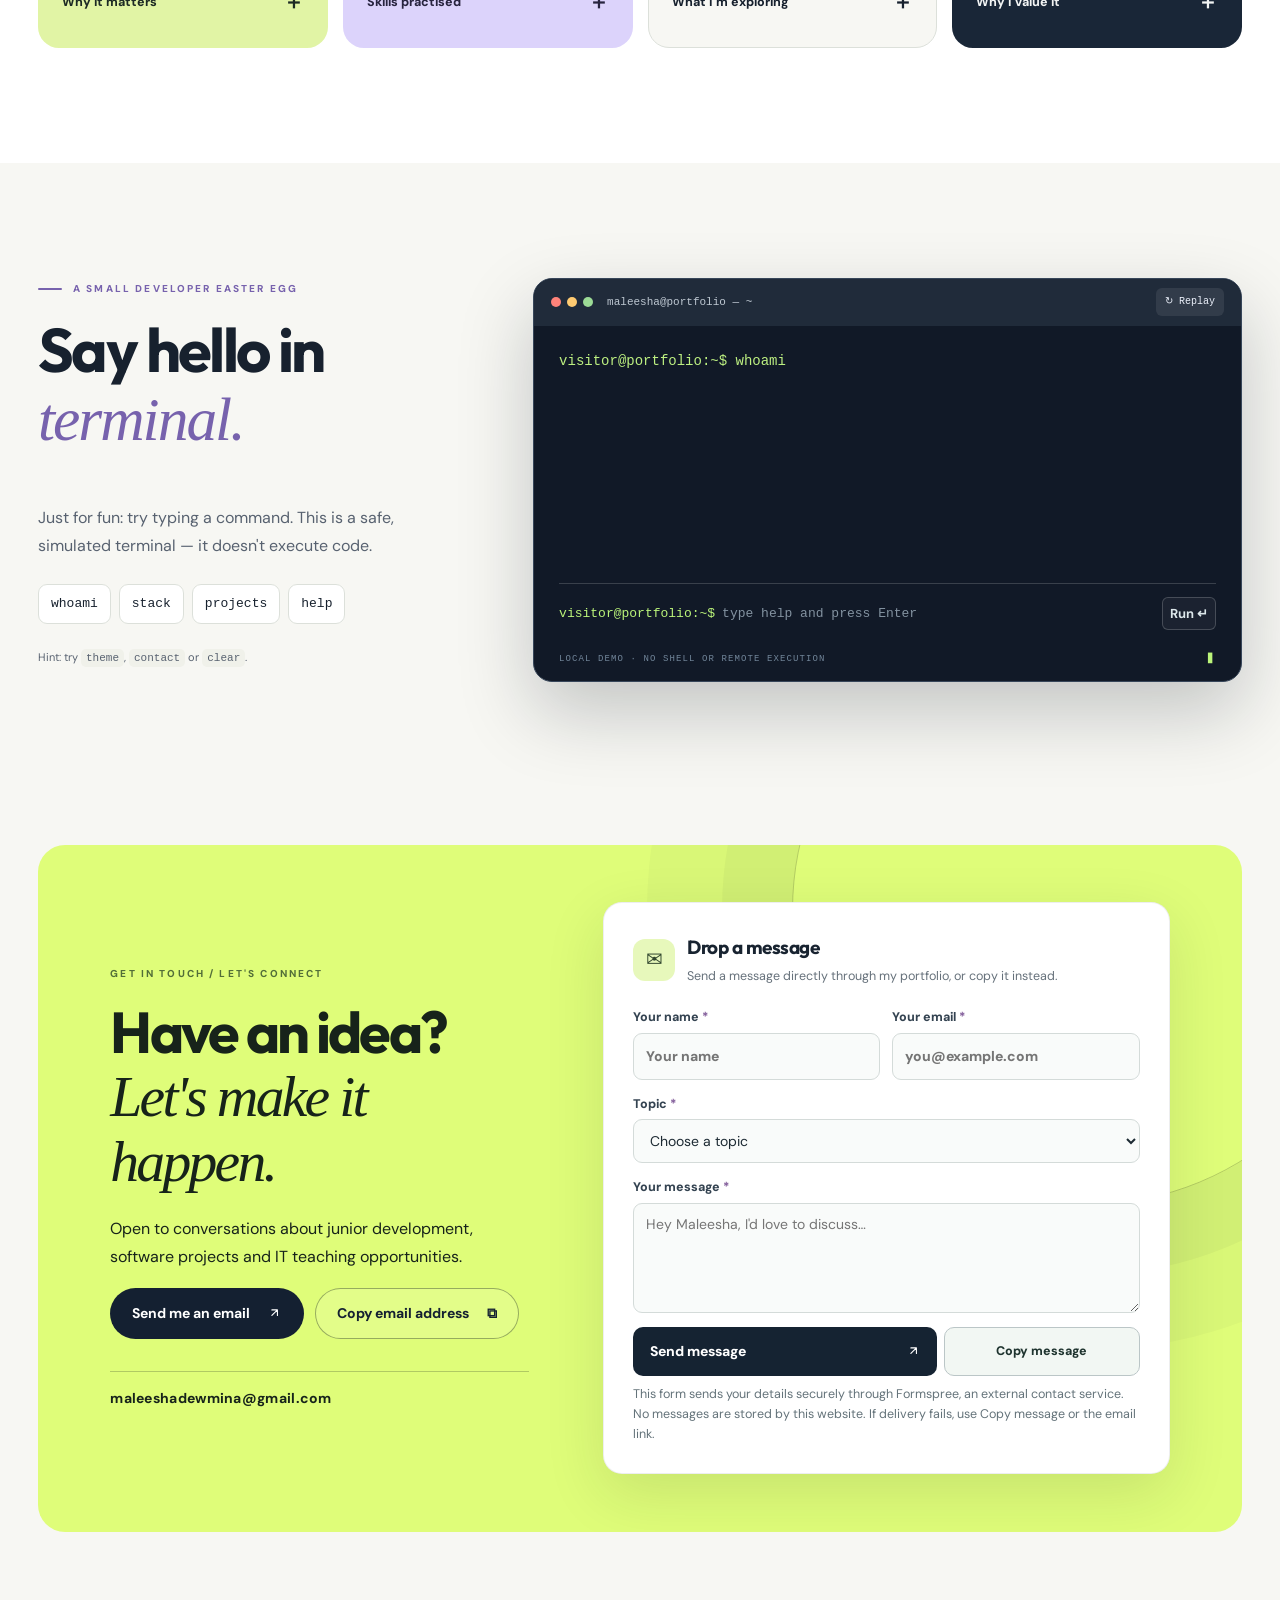
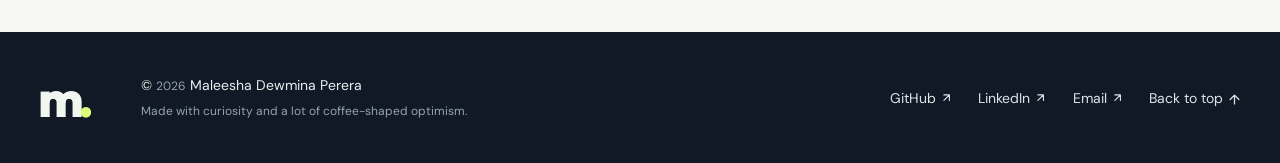
==== commit 3d292f13: "Use native momentum scrolling for mobile skills rows" ====
--- a/index.html
+++ b/index.html
@@ -51,7 +51,7 @@
   <link rel="stylesheet" href="typing-and-readability.css">
   <link rel="stylesheet" href="portfolio-v3.css">
   <link rel="stylesheet" href="mobile-polish-v3.1.css">
-  <link rel="stylesheet" href="personal-v4.css?v=4-18">
+  <link rel="stylesheet" href="personal-v4.css?v=4-19">
   <link rel="stylesheet" href="project-mockups.css?v=3">
   <link rel="stylesheet" href="project-editorial-covers.css?v=2">
   <link rel="stylesheet" href="coursework-polish.css?v=1">
@@ -417,7 +417,7 @@
   <div id="toast" class="toast" role="status" aria-live="polite"></div>
   <script src="projects-data.js?v=5" defer></script>
   <script src="script.js?v=3" defer></script>
-  <script src="extra-features.js?v=10" defer></script>
+  <script src="extra-features.js?v=11" defer></script>
   <script src="hero-typing.js" defer></script>
   <script src="portfolio-v3.js?v=5" defer></script>
   <script src="project-mockups.js?v=4" defer></script>
--- a/personal-v4.css
+++ b/personal-v4.css
@@ -702,3 +702,18 @@
   .tech-row { touch-action:auto; }
   .tech-card { cursor:pointer; }
 }
+
+/* Let iOS handle touch scrolling and momentum without per-frame script work. */
+.tech-scroll-window { display:contents; }
+@media (max-width:600px), (pointer:coarse), (hover:none) {
+  .tech-row { overflow-x:auto; overflow-y:hidden; touch-action:auto; -webkit-overflow-scrolling:touch; scrollbar-width:none; cursor:auto; }
+  .tech-row::-webkit-scrollbar { display:none; }
+  .tech-scroll-window { display:block; width:calc(var(--tech-cycle-width, 1200px) * 2); overflow:hidden; }
+  .tech-track { will-change:transform; }
+  .tech-card { cursor:pointer; }
+  .tech-marquee:hover .tech-track, .tech-marquee:focus-within .tech-track { animation-play-state:running; }
+  .tech-marquee.is-paused .tech-track { animation-play-state:paused; }
+}
+@media (prefers-reduced-motion:reduce) {
+  .tech-scroll-window { display:contents; }
+}
